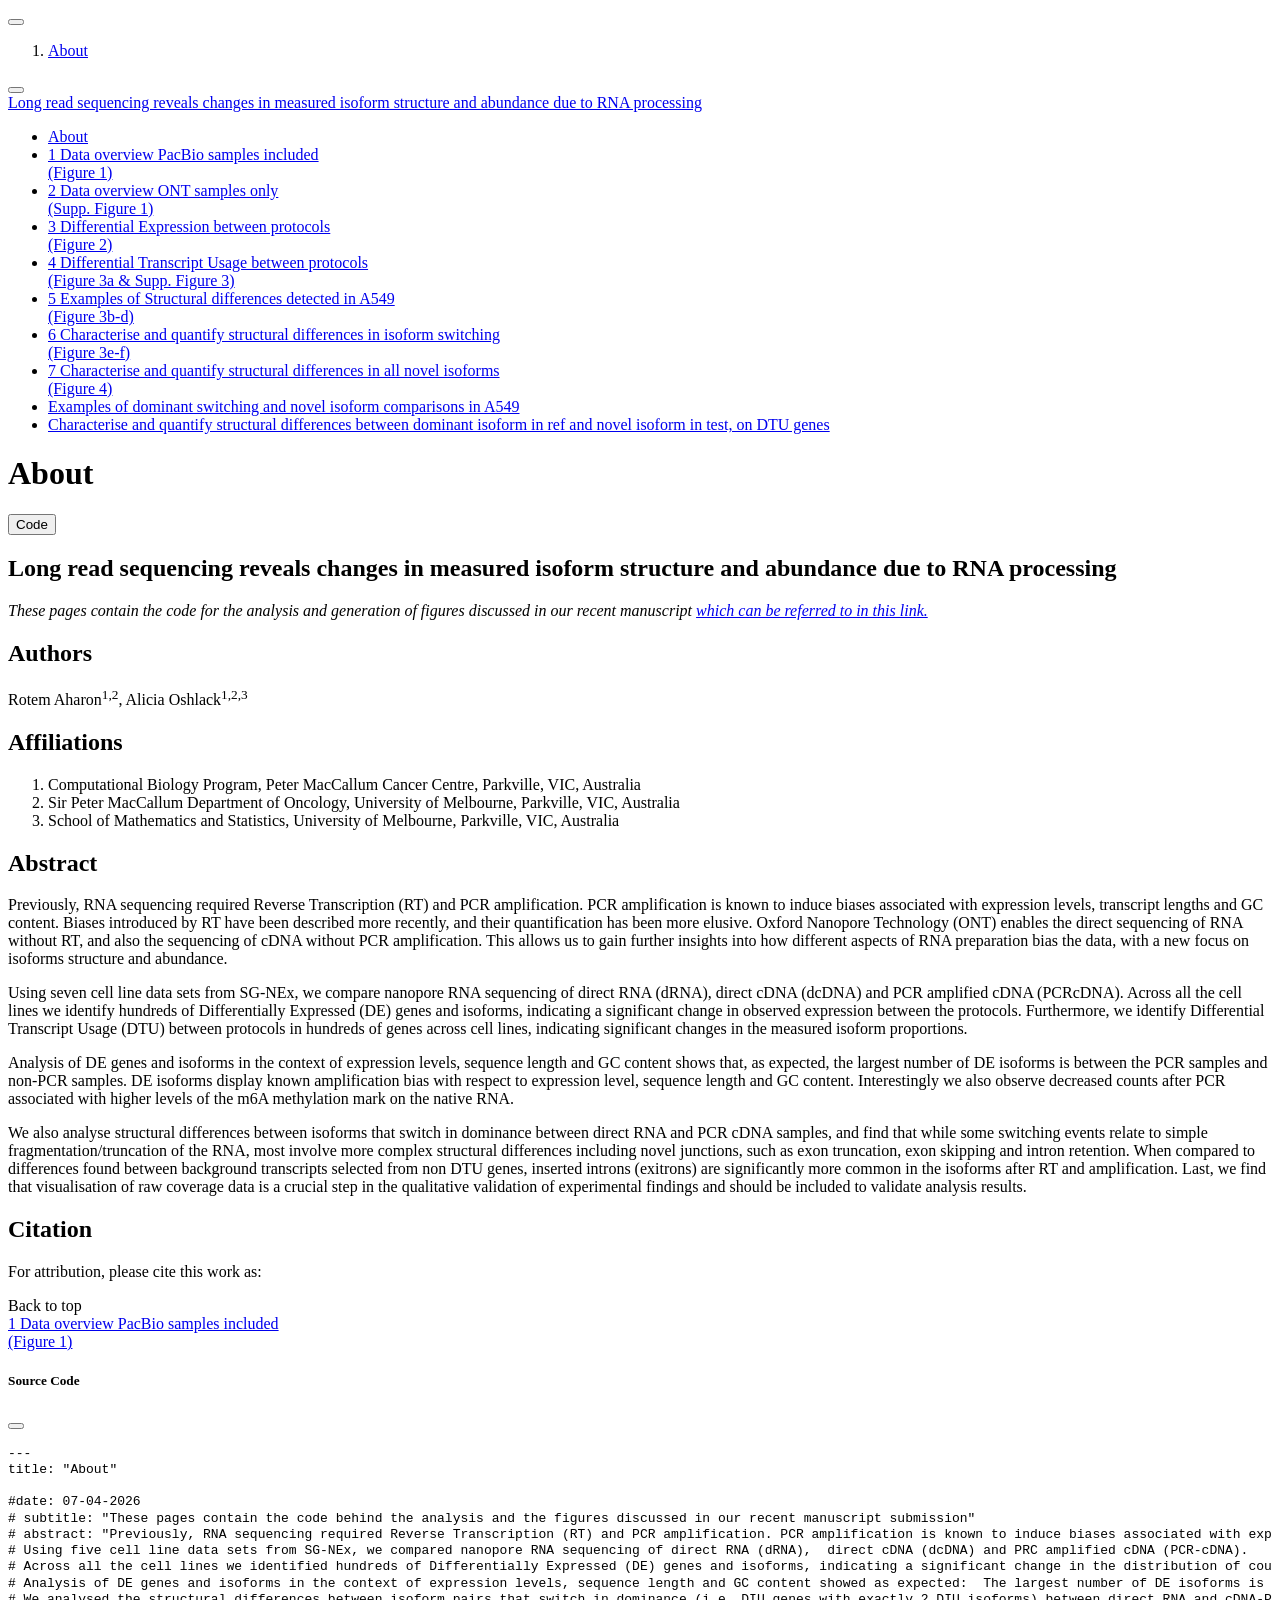
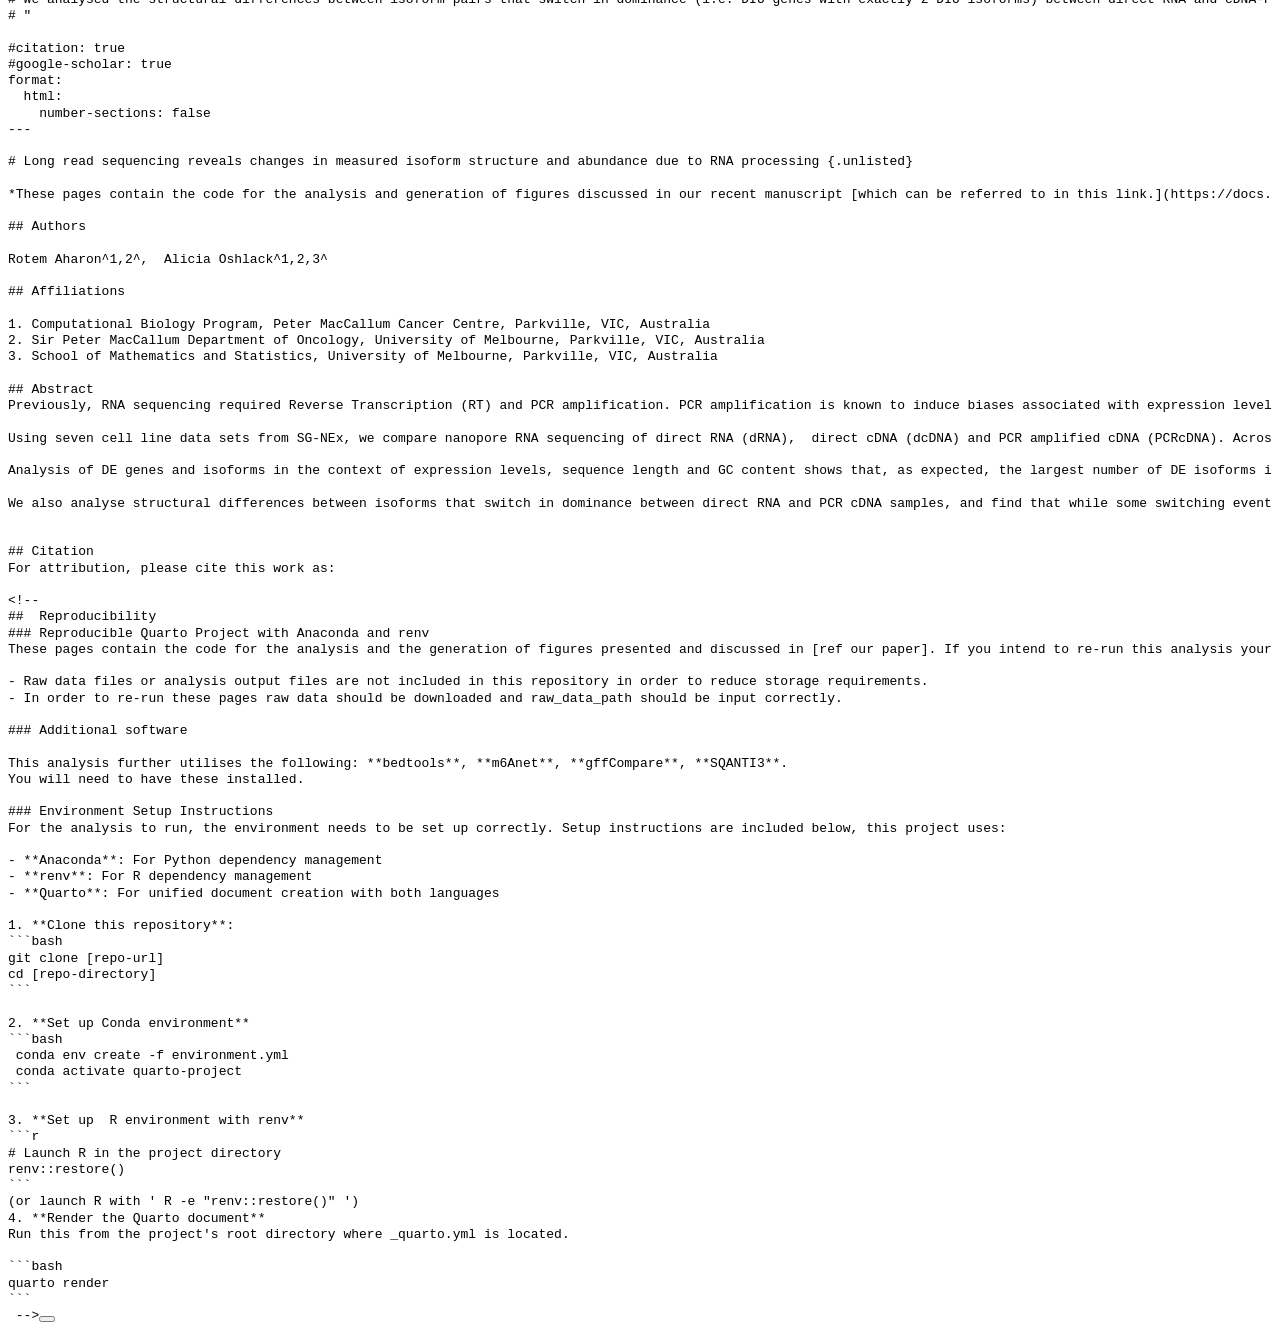
==== docs/abstract.html @ 2ed9426f "change folder name from pages to docs" ====
<!DOCTYPE html>
<html xmlns="http://www.w3.org/1999/xhtml" lang="en" xml:lang="en"><head>

<meta charset="utf-8">
<meta name="generator" content="quarto-1.6.39">

<meta name="viewport" content="width=device-width, initial-scale=1.0, user-scalable=yes">


<title>About – Long read sequencing reveals changes in measured isoform structure and abundance due to RNA processing</title>
<style>
code{white-space: pre-wrap;}
span.smallcaps{font-variant: small-caps;}
div.columns{display: flex; gap: min(4vw, 1.5em);}
div.column{flex: auto; overflow-x: auto;}
div.hanging-indent{margin-left: 1.5em; text-indent: -1.5em;}
ul.task-list{list-style: none;}
ul.task-list li input[type="checkbox"] {
  width: 0.8em;
  margin: 0 0.8em 0.2em -1em; /* quarto-specific, see https://github.com/quarto-dev/quarto-cli/issues/4556 */ 
  vertical-align: middle;
}
/* CSS for syntax highlighting */
pre > code.sourceCode { white-space: pre; position: relative; }
pre > code.sourceCode > span { line-height: 1.25; }
pre > code.sourceCode > span:empty { height: 1.2em; }
.sourceCode { overflow: visible; }
code.sourceCode > span { color: inherit; text-decoration: inherit; }
div.sourceCode { margin: 1em 0; }
pre.sourceCode { margin: 0; }
@media screen {
div.sourceCode { overflow: auto; }
}
@media print {
pre > code.sourceCode { white-space: pre-wrap; }
pre > code.sourceCode > span { display: inline-block; text-indent: -5em; padding-left: 5em; }
}
pre.numberSource code
  { counter-reset: source-line 0; }
pre.numberSource code > span
  { position: relative; left: -4em; counter-increment: source-line; }
pre.numberSource code > span > a:first-child::before
  { content: counter(source-line);
    position: relative; left: -1em; text-align: right; vertical-align: baseline;
    border: none; display: inline-block;
    -webkit-touch-callout: none; -webkit-user-select: none;
    -khtml-user-select: none; -moz-user-select: none;
    -ms-user-select: none; user-select: none;
    padding: 0 4px; width: 4em;
  }
pre.numberSource { margin-left: 3em;  padding-left: 4px; }
div.sourceCode
  {   }
@media screen {
pre > code.sourceCode > span > a:first-child::before { text-decoration: underline; }
}
</style>


<script src="site_libs/quarto-nav/quarto-nav.js"></script>
<script src="site_libs/quarto-nav/headroom.min.js"></script>
<script src="site_libs/clipboard/clipboard.min.js"></script>
<script src="site_libs/quarto-search/autocomplete.umd.js"></script>
<script src="site_libs/quarto-search/fuse.min.js"></script>
<script src="site_libs/quarto-search/quarto-search.js"></script>
<meta name="quarto:offset" content="./">
<link href="./data_overview_includePacbio.html" rel="next">
<script src="site_libs/quarto-html/quarto.js"></script>
<script src="site_libs/quarto-html/popper.min.js"></script>
<script src="site_libs/quarto-html/tippy.umd.min.js"></script>
<script src="site_libs/quarto-html/anchor.min.js"></script>
<link href="site_libs/quarto-html/tippy.css" rel="stylesheet">
<link href="site_libs/quarto-html/quarto-syntax-highlighting-e26003cea8cd680ca0c55a263523d882.css" rel="stylesheet" id="quarto-text-highlighting-styles">
<script src="site_libs/bootstrap/bootstrap.min.js"></script>
<link href="site_libs/bootstrap/bootstrap-icons.css" rel="stylesheet">
<link href="site_libs/bootstrap/bootstrap-7121c8bfa20b19f7f8f154a5a3714d35.min.css" rel="stylesheet" append-hash="true" id="quarto-bootstrap" data-mode="light">
<script id="quarto-search-options" type="application/json">{
  "location": "sidebar",
  "copy-button": false,
  "collapse-after": 3,
  "panel-placement": "start",
  "type": "textbox",
  "limit": 50,
  "keyboard-shortcut": [
    "f",
    "/",
    "s"
  ],
  "show-item-context": false,
  "language": {
    "search-no-results-text": "No results",
    "search-matching-documents-text": "matching documents",
    "search-copy-link-title": "Copy link to search",
    "search-hide-matches-text": "Hide additional matches",
    "search-more-match-text": "more match in this document",
    "search-more-matches-text": "more matches in this document",
    "search-clear-button-title": "Clear",
    "search-text-placeholder": "",
    "search-detached-cancel-button-title": "Cancel",
    "search-submit-button-title": "Submit",
    "search-label": "Search"
  }
}</script>


</head>

<body class="nav-sidebar floating">

<div id="quarto-search-results"></div>
  <header id="quarto-header" class="headroom fixed-top">
  <nav class="quarto-secondary-nav">
    <div class="container-fluid d-flex">
      <button type="button" class="quarto-btn-toggle btn" data-bs-toggle="collapse" role="button" data-bs-target=".quarto-sidebar-collapse-item" aria-controls="quarto-sidebar" aria-expanded="false" aria-label="Toggle sidebar navigation" onclick="if (window.quartoToggleHeadroom) { window.quartoToggleHeadroom(); }">
        <i class="bi bi-layout-text-sidebar-reverse"></i>
      </button>
        <nav class="quarto-page-breadcrumbs" aria-label="breadcrumb"><ol class="breadcrumb"><li class="breadcrumb-item"><a href="./abstract.html">About</a></li></ol></nav>
        <a class="flex-grow-1" role="navigation" data-bs-toggle="collapse" data-bs-target=".quarto-sidebar-collapse-item" aria-controls="quarto-sidebar" aria-expanded="false" aria-label="Toggle sidebar navigation" onclick="if (window.quartoToggleHeadroom) { window.quartoToggleHeadroom(); }">      
        </a>
      <button type="button" class="btn quarto-search-button" aria-label="Search" onclick="window.quartoOpenSearch();">
        <i class="bi bi-search"></i>
      </button>
    </div>
  </nav>
</header>
<!-- content -->
<div id="quarto-content" class="quarto-container page-columns page-rows-contents page-layout-full">
<!-- sidebar -->
  <nav id="quarto-sidebar" class="sidebar collapse collapse-horizontal quarto-sidebar-collapse-item sidebar-navigation floating overflow-auto">
    <div class="pt-lg-2 mt-2 text-left sidebar-header">
    <div class="sidebar-title mb-0 py-0">
      <a href="./">Long read sequencing reveals changes in measured isoform structure and abundance due to RNA processing</a> 
        <div class="sidebar-tools-main">
  <a href="" class="quarto-reader-toggle quarto-navigation-tool px-1" onclick="window.quartoToggleReader(); return false;" title="Toggle reader mode">
  <div class="quarto-reader-toggle-btn">
  <i class="bi"></i>
  </div>
</a>
</div>
    </div>
      </div>
        <div class="mt-2 flex-shrink-0 align-items-center">
        <div class="sidebar-search">
        <div id="quarto-search" class="" title="Search"></div>
        </div>
        </div>
    <div class="sidebar-menu-container"> 
    <ul class="list-unstyled mt-1">
        <li class="sidebar-item">
  <div class="sidebar-item-container"> 
  <a href="./abstract.html" class="sidebar-item-text sidebar-link active">
 <span class="menu-text">About</span></a>
  </div>
</li>
        <li class="sidebar-item">
  <div class="sidebar-item-container"> 
  <a href="./data_overview_includePacbio.html" class="sidebar-item-text sidebar-link">
 <span class="menu-text">1 Data overview PacBio samples included <br> (Figure 1)</span></a>
  </div>
</li>
        <li class="sidebar-item">
  <div class="sidebar-item-container"> 
  <a href="./data_overview_ONT_samples.html" class="sidebar-item-text sidebar-link">
 <span class="menu-text">2 Data overview ONT samples only <br> (Supp. Figure 1)</span></a>
  </div>
</li>
        <li class="sidebar-item">
  <div class="sidebar-item-container"> 
  <a href="./DEtests_individual_designs.html" class="sidebar-item-text sidebar-link">
 <span class="menu-text">3 Differential Expression between protocols <br> (Figure 2)</span></a>
  </div>
</li>
        <li class="sidebar-item">
  <div class="sidebar-item-container"> 
  <a href="./DTUtests_and_isoform_switching.html" class="sidebar-item-text sidebar-link">
 <span class="menu-text">4 Differential Transcript Usage between protocols <br> (Figure 3a &amp;  Supp. Figure 3)</span></a>
  </div>
</li>
        <li class="sidebar-item">
  <div class="sidebar-item-container"> 
  <a href="./examples_A549_switching_and_novel.html" class="sidebar-item-text sidebar-link">
 <span class="menu-text">5 Examples of Structural differences detected in A549 <br> (Figure 3b-d)</span></a>
  </div>
</li>
        <li class="sidebar-item">
  <div class="sidebar-item-container"> 
  <a href="./structuralDiffs_all_main_pairs.html" class="sidebar-item-text sidebar-link">
 <span class="menu-text">6 Characterise and quantify structural differences in isoform switching <br> (Figure 3e-f)</span></a>
  </div>
</li>
        <li class="sidebar-item">
  <div class="sidebar-item-container"> 
  <a href="./structuralDiffs_analyse_all_novel_pairs.html" class="sidebar-item-text sidebar-link">
 <span class="menu-text">7 Characterise and quantify structural differences in all novel isoforms <br> (Figure 4)</span></a>
  </div>
</li>
        <li class="sidebar-item">
  <div class="sidebar-item-container"> 
  <a href="./switching_and_novel_exampls_Hct116.html" class="sidebar-item-text sidebar-link">
 <span class="menu-text">Examples of dominant switching and novel isoform comparisons in A549</span></a>
  </div>
</li>
        <li class="sidebar-item">
  <div class="sidebar-item-container"> 
  <a href="./Testanalyse_all_main_pairs_final.html" class="sidebar-item-text sidebar-link">
 <span class="menu-text">Characterise and quantify structural differences between dominant isoform in ref and novel isoform in test, on DTU genes</span></a>
  </div>
</li>
    </ul>
    </div>
</nav>
<div id="quarto-sidebar-glass" class="quarto-sidebar-collapse-item" data-bs-toggle="collapse" data-bs-target=".quarto-sidebar-collapse-item"></div>
<!-- margin-sidebar -->
    <div id="quarto-margin-sidebar" class="sidebar margin-sidebar zindex-bottom">
        
    </div>
<!-- main -->
<main class="content column-page-right" id="quarto-document-content">

<header id="title-block-header" class="quarto-title-block default">
<div class="quarto-title">
<div class="quarto-title-block"><div><h1 class="title">About</h1><button type="button" class="btn code-tools-button" id="quarto-code-tools-source"><i class="bi"></i> Code</button></div></div>
</div>



<div class="quarto-title-meta column-page-right">

    
  
    
  </div>
  


</header>


<section id="long-read-sequencing-reveals-changes-in-measured-isoform-structure-and-abundance-due-to-rna-processing" class="level1 unlisted">
<h1 class="unlisted">Long read sequencing reveals changes in measured isoform structure and abundance due to RNA processing</h1>
<p><em>These pages contain the code for the analysis and generation of figures discussed in our recent manuscript <a href="https://docs.google.com/document/d/16eI1uMaECIc1KMZEll0TYrjy6GnyUv7v6HiJQy0dIao/edit?tab=t.0">which can be referred to in this link.</a></em></p>
<section id="authors" class="level2">
<h2 class="anchored" data-anchor-id="authors">Authors</h2>
<p>Rotem Aharon<sup>1,2</sup>, Alicia Oshlack<sup>1,2,3</sup></p>
</section>
<section id="affiliations" class="level2">
<h2 class="anchored" data-anchor-id="affiliations">Affiliations</h2>
<ol type="1">
<li>Computational Biology Program, Peter MacCallum Cancer Centre, Parkville, VIC, Australia</li>
<li>Sir Peter MacCallum Department of Oncology, University of Melbourne, Parkville, VIC, Australia</li>
<li>School of Mathematics and Statistics, University of Melbourne, Parkville, VIC, Australia</li>
</ol>
</section>
<section id="abstract" class="level2">
<h2 class="anchored" data-anchor-id="abstract">Abstract</h2>
<p>Previously, RNA sequencing required Reverse Transcription (RT) and PCR amplification. PCR amplification is known to induce biases associated with expression levels, transcript lengths and GC content. Biases introduced by RT have been described more recently, and their quantification has been more elusive. Oxford Nanopore Technology (ONT) enables the direct sequencing of RNA without RT, and also the sequencing of cDNA without PCR amplification. This allows us to gain further insights into how different aspects of RNA preparation bias the data, with a new focus on isoforms structure and abundance.</p>
<p>Using seven cell line data sets from SG-NEx, we compare nanopore RNA sequencing of direct RNA (dRNA), direct cDNA (dcDNA) and PCR amplified cDNA (PCRcDNA). Across all the cell lines we identify hundreds of Differentially Expressed (DE) genes and isoforms, indicating a significant change in observed expression between the protocols. Furthermore, we identify Differential Transcript Usage (DTU) between protocols in hundreds of genes across cell lines, indicating significant changes in the measured isoform proportions.</p>
<p>Analysis of DE genes and isoforms in the context of expression levels, sequence length and GC content shows that, as expected, the largest number of DE isoforms is between the PCR samples and non-PCR samples. DE isoforms display known amplification bias with respect to expression level, sequence length and GC content. Interestingly we also observe decreased counts after PCR associated with higher levels of the m6A methylation mark on the native RNA.</p>
<p>We also analyse structural differences between isoforms that switch in dominance between direct RNA and PCR cDNA samples, and find that while some switching events relate to simple fragmentation/truncation of the RNA, most involve more complex structural differences including novel junctions, such as exon truncation, exon skipping and intron retention. When compared to differences found between background transcripts selected from non DTU genes, inserted introns (exitrons) are significantly more common in the isoforms after RT and amplification. Last, we find that visualisation of raw coverage data is a crucial step in the qualitative validation of experimental findings and should be included to validate analysis results.</p>
</section>
<section id="citation" class="level2">
<h2 class="anchored" data-anchor-id="citation">Citation</h2>
<p>For attribution, please cite this work as:</p>
<!-- 
##  Reproducibility
### Reproducible Quarto Project with Anaconda and renv
These pages contain the code for the analysis and the generation of figures presented and discussed in [ref our paper]. If you intend to re-run this analysis yourself, please note the comments below.

- Raw data files or analysis output files are not included in this repository in order to reduce storage requirements.   
- In order to re-run these pages raw data should be downloaded and raw_data_path should be input correctly.

### Additional software

This analysis further utilises the following: **bedtools**, **m6Anet**, **gffCompare**, **SQANTI3**. 
You will need to have these installed. 

### Environment Setup Instructions
For the analysis to run, the environment needs to be set up correctly. Setup instructions are included below, this project uses:

- **Anaconda**: For Python dependency management
- **renv**: For R dependency management
- **Quarto**: For unified document creation with both languages

1. **Clone this repository**:
```bash
git clone [repo-url]
cd [repo-directory]
```

2. **Set up Conda environment**
```bash
 conda env create -f environment.yml
 conda activate quarto-project
```

3. **Set up  R environment with renv**
```r
# Launch R in the project directory
renv::restore()
```
(or launch R with ' R -e "renv::restore()" ')
4. **Render the Quarto document**
Run this from the project's root directory where _quarto.yml is located.

```bash
quarto render
```
 -->


<!-- -->

</section>
</section>

<a onclick="window.scrollTo(0, 0); return false;" role="button" id="quarto-back-to-top"><i class="bi bi-arrow-up"></i> Back to top</a></main> <!-- /main -->
<script id="quarto-html-after-body" type="application/javascript">
window.document.addEventListener("DOMContentLoaded", function (event) {
  const toggleBodyColorMode = (bsSheetEl) => {
    const mode = bsSheetEl.getAttribute("data-mode");
    const bodyEl = window.document.querySelector("body");
    if (mode === "dark") {
      bodyEl.classList.add("quarto-dark");
      bodyEl.classList.remove("quarto-light");
    } else {
      bodyEl.classList.add("quarto-light");
      bodyEl.classList.remove("quarto-dark");
    }
  }
  const toggleBodyColorPrimary = () => {
    const bsSheetEl = window.document.querySelector("link#quarto-bootstrap");
    if (bsSheetEl) {
      toggleBodyColorMode(bsSheetEl);
    }
  }
  toggleBodyColorPrimary();  
  const icon = "";
  const anchorJS = new window.AnchorJS();
  anchorJS.options = {
    placement: 'right',
    icon: icon
  };
  anchorJS.add('.anchored');
  const isCodeAnnotation = (el) => {
    for (const clz of el.classList) {
      if (clz.startsWith('code-annotation-')) {                     
        return true;
      }
    }
    return false;
  }
  const onCopySuccess = function(e) {
    // button target
    const button = e.trigger;
    // don't keep focus
    button.blur();
    // flash "checked"
    button.classList.add('code-copy-button-checked');
    var currentTitle = button.getAttribute("title");
    button.setAttribute("title", "Copied!");
    let tooltip;
    if (window.bootstrap) {
      button.setAttribute("data-bs-toggle", "tooltip");
      button.setAttribute("data-bs-placement", "left");
      button.setAttribute("data-bs-title", "Copied!");
      tooltip = new bootstrap.Tooltip(button, 
        { trigger: "manual", 
          customClass: "code-copy-button-tooltip",
          offset: [0, -8]});
      tooltip.show();    
    }
    setTimeout(function() {
      if (tooltip) {
        tooltip.hide();
        button.removeAttribute("data-bs-title");
        button.removeAttribute("data-bs-toggle");
        button.removeAttribute("data-bs-placement");
      }
      button.setAttribute("title", currentTitle);
      button.classList.remove('code-copy-button-checked');
    }, 1000);
    // clear code selection
    e.clearSelection();
  }
  const getTextToCopy = function(trigger) {
      const codeEl = trigger.previousElementSibling.cloneNode(true);
      for (const childEl of codeEl.children) {
        if (isCodeAnnotation(childEl)) {
          childEl.remove();
        }
      }
      return codeEl.innerText;
  }
  const clipboard = new window.ClipboardJS('.code-copy-button:not([data-in-quarto-modal])', {
    text: getTextToCopy
  });
  clipboard.on('success', onCopySuccess);
  if (window.document.getElementById('quarto-embedded-source-code-modal')) {
    const clipboardModal = new window.ClipboardJS('.code-copy-button[data-in-quarto-modal]', {
      text: getTextToCopy,
      container: window.document.getElementById('quarto-embedded-source-code-modal')
    });
    clipboardModal.on('success', onCopySuccess);
  }
  const viewSource = window.document.getElementById('quarto-view-source') ||
                     window.document.getElementById('quarto-code-tools-source');
  if (viewSource) {
    const sourceUrl = viewSource.getAttribute("data-quarto-source-url");
    viewSource.addEventListener("click", function(e) {
      if (sourceUrl) {
        // rstudio viewer pane
        if (/\bcapabilities=\b/.test(window.location)) {
          window.open(sourceUrl);
        } else {
          window.location.href = sourceUrl;
        }
      } else {
        const modal = new bootstrap.Modal(document.getElementById('quarto-embedded-source-code-modal'));
        modal.show();
      }
      return false;
    });
  }
  function toggleCodeHandler(show) {
    return function(e) {
      const detailsSrc = window.document.querySelectorAll(".cell > details > .sourceCode");
      for (let i=0; i<detailsSrc.length; i++) {
        const details = detailsSrc[i].parentElement;
        if (show) {
          details.open = true;
        } else {
          details.removeAttribute("open");
        }
      }
      const cellCodeDivs = window.document.querySelectorAll(".cell > .sourceCode");
      const fromCls = show ? "hidden" : "unhidden";
      const toCls = show ? "unhidden" : "hidden";
      for (let i=0; i<cellCodeDivs.length; i++) {
        const codeDiv = cellCodeDivs[i];
        if (codeDiv.classList.contains(fromCls)) {
          codeDiv.classList.remove(fromCls);
          codeDiv.classList.add(toCls);
        } 
      }
      return false;
    }
  }
  const hideAllCode = window.document.getElementById("quarto-hide-all-code");
  if (hideAllCode) {
    hideAllCode.addEventListener("click", toggleCodeHandler(false));
  }
  const showAllCode = window.document.getElementById("quarto-show-all-code");
  if (showAllCode) {
    showAllCode.addEventListener("click", toggleCodeHandler(true));
  }
    var localhostRegex = new RegExp(/^(?:http|https):\/\/localhost\:?[0-9]*\//);
    var mailtoRegex = new RegExp(/^mailto:/);
      var filterRegex = new RegExp('/' + window.location.host + '/');
    var isInternal = (href) => {
        return filterRegex.test(href) || localhostRegex.test(href) || mailtoRegex.test(href);
    }
    // Inspect non-navigation links and adorn them if external
 	var links = window.document.querySelectorAll('a[href]:not(.nav-link):not(.navbar-brand):not(.toc-action):not(.sidebar-link):not(.sidebar-item-toggle):not(.pagination-link):not(.no-external):not([aria-hidden]):not(.dropdown-item):not(.quarto-navigation-tool):not(.about-link)');
    for (var i=0; i<links.length; i++) {
      const link = links[i];
      if (!isInternal(link.href)) {
        // undo the damage that might have been done by quarto-nav.js in the case of
        // links that we want to consider external
        if (link.dataset.originalHref !== undefined) {
          link.href = link.dataset.originalHref;
        }
      }
    }
  function tippyHover(el, contentFn, onTriggerFn, onUntriggerFn) {
    const config = {
      allowHTML: true,
      maxWidth: 500,
      delay: 100,
      arrow: false,
      appendTo: function(el) {
          return el.parentElement;
      },
      interactive: true,
      interactiveBorder: 10,
      theme: 'quarto',
      placement: 'bottom-start',
    };
    if (contentFn) {
      config.content = contentFn;
    }
    if (onTriggerFn) {
      config.onTrigger = onTriggerFn;
    }
    if (onUntriggerFn) {
      config.onUntrigger = onUntriggerFn;
    }
    window.tippy(el, config); 
  }
  const noterefs = window.document.querySelectorAll('a[role="doc-noteref"]');
  for (var i=0; i<noterefs.length; i++) {
    const ref = noterefs[i];
    tippyHover(ref, function() {
      // use id or data attribute instead here
      let href = ref.getAttribute('data-footnote-href') || ref.getAttribute('href');
      try { href = new URL(href).hash; } catch {}
      const id = href.replace(/^#\/?/, "");
      const note = window.document.getElementById(id);
      if (note) {
        return note.innerHTML;
      } else {
        return "";
      }
    });
  }
  const xrefs = window.document.querySelectorAll('a.quarto-xref');
  const processXRef = (id, note) => {
    // Strip column container classes
    const stripColumnClz = (el) => {
      el.classList.remove("page-full", "page-columns");
      if (el.children) {
        for (const child of el.children) {
          stripColumnClz(child);
        }
      }
    }
    stripColumnClz(note)
    if (id === null || id.startsWith('sec-')) {
      // Special case sections, only their first couple elements
      const container = document.createElement("div");
      if (note.children && note.children.length > 2) {
        container.appendChild(note.children[0].cloneNode(true));
        for (let i = 1; i < note.children.length; i++) {
          const child = note.children[i];
          if (child.tagName === "P" && child.innerText === "") {
            continue;
          } else {
            container.appendChild(child.cloneNode(true));
            break;
          }
        }
        if (window.Quarto?.typesetMath) {
          window.Quarto.typesetMath(container);
        }
        return container.innerHTML
      } else {
        if (window.Quarto?.typesetMath) {
          window.Quarto.typesetMath(note);
        }
        return note.innerHTML;
      }
    } else {
      // Remove any anchor links if they are present
      const anchorLink = note.querySelector('a.anchorjs-link');
      if (anchorLink) {
        anchorLink.remove();
      }
      if (window.Quarto?.typesetMath) {
        window.Quarto.typesetMath(note);
      }
      if (note.classList.contains("callout")) {
        return note.outerHTML;
      } else {
        return note.innerHTML;
      }
    }
  }
  for (var i=0; i<xrefs.length; i++) {
    const xref = xrefs[i];
    tippyHover(xref, undefined, function(instance) {
      instance.disable();
      let url = xref.getAttribute('href');
      let hash = undefined; 
      if (url.startsWith('#')) {
        hash = url;
      } else {
        try { hash = new URL(url).hash; } catch {}
      }
      if (hash) {
        const id = hash.replace(/^#\/?/, "");
        const note = window.document.getElementById(id);
        if (note !== null) {
          try {
            const html = processXRef(id, note.cloneNode(true));
            instance.setContent(html);
          } finally {
            instance.enable();
            instance.show();
          }
        } else {
          // See if we can fetch this
          fetch(url.split('#')[0])
          .then(res => res.text())
          .then(html => {
            const parser = new DOMParser();
            const htmlDoc = parser.parseFromString(html, "text/html");
            const note = htmlDoc.getElementById(id);
            if (note !== null) {
              const html = processXRef(id, note);
              instance.setContent(html);
            } 
          }).finally(() => {
            instance.enable();
            instance.show();
          });
        }
      } else {
        // See if we can fetch a full url (with no hash to target)
        // This is a special case and we should probably do some content thinning / targeting
        fetch(url)
        .then(res => res.text())
        .then(html => {
          const parser = new DOMParser();
          const htmlDoc = parser.parseFromString(html, "text/html");
          const note = htmlDoc.querySelector('main.content');
          if (note !== null) {
            // This should only happen for chapter cross references
            // (since there is no id in the URL)
            // remove the first header
            if (note.children.length > 0 && note.children[0].tagName === "HEADER") {
              note.children[0].remove();
            }
            const html = processXRef(null, note);
            instance.setContent(html);
          } 
        }).finally(() => {
          instance.enable();
          instance.show();
        });
      }
    }, function(instance) {
    });
  }
      let selectedAnnoteEl;
      const selectorForAnnotation = ( cell, annotation) => {
        let cellAttr = 'data-code-cell="' + cell + '"';
        let lineAttr = 'data-code-annotation="' +  annotation + '"';
        const selector = 'span[' + cellAttr + '][' + lineAttr + ']';
        return selector;
      }
      const selectCodeLines = (annoteEl) => {
        const doc = window.document;
        const targetCell = annoteEl.getAttribute("data-target-cell");
        const targetAnnotation = annoteEl.getAttribute("data-target-annotation");
        const annoteSpan = window.document.querySelector(selectorForAnnotation(targetCell, targetAnnotation));
        const lines = annoteSpan.getAttribute("data-code-lines").split(",");
        const lineIds = lines.map((line) => {
          return targetCell + "-" + line;
        })
        let top = null;
        let height = null;
        let parent = null;
        if (lineIds.length > 0) {
            //compute the position of the single el (top and bottom and make a div)
            const el = window.document.getElementById(lineIds[0]);
            top = el.offsetTop;
            height = el.offsetHeight;
            parent = el.parentElement.parentElement;
          if (lineIds.length > 1) {
            const lastEl = window.document.getElementById(lineIds[lineIds.length - 1]);
            const bottom = lastEl.offsetTop + lastEl.offsetHeight;
            height = bottom - top;
          }
          if (top !== null && height !== null && parent !== null) {
            // cook up a div (if necessary) and position it 
            let div = window.document.getElementById("code-annotation-line-highlight");
            if (div === null) {
              div = window.document.createElement("div");
              div.setAttribute("id", "code-annotation-line-highlight");
              div.style.position = 'absolute';
              parent.appendChild(div);
            }
            div.style.top = top - 2 + "px";
            div.style.height = height + 4 + "px";
            div.style.left = 0;
            let gutterDiv = window.document.getElementById("code-annotation-line-highlight-gutter");
            if (gutterDiv === null) {
              gutterDiv = window.document.createElement("div");
              gutterDiv.setAttribute("id", "code-annotation-line-highlight-gutter");
              gutterDiv.style.position = 'absolute';
              const codeCell = window.document.getElementById(targetCell);
              const gutter = codeCell.querySelector('.code-annotation-gutter');
              gutter.appendChild(gutterDiv);
            }
            gutterDiv.style.top = top - 2 + "px";
            gutterDiv.style.height = height + 4 + "px";
          }
          selectedAnnoteEl = annoteEl;
        }
      };
      const unselectCodeLines = () => {
        const elementsIds = ["code-annotation-line-highlight", "code-annotation-line-highlight-gutter"];
        elementsIds.forEach((elId) => {
          const div = window.document.getElementById(elId);
          if (div) {
            div.remove();
          }
        });
        selectedAnnoteEl = undefined;
      };
        // Handle positioning of the toggle
    window.addEventListener(
      "resize",
      throttle(() => {
        elRect = undefined;
        if (selectedAnnoteEl) {
          selectCodeLines(selectedAnnoteEl);
        }
      }, 10)
    );
    function throttle(fn, ms) {
    let throttle = false;
    let timer;
      return (...args) => {
        if(!throttle) { // first call gets through
            fn.apply(this, args);
            throttle = true;
        } else { // all the others get throttled
            if(timer) clearTimeout(timer); // cancel #2
            timer = setTimeout(() => {
              fn.apply(this, args);
              timer = throttle = false;
            }, ms);
        }
      };
    }
      // Attach click handler to the DT
      const annoteDls = window.document.querySelectorAll('dt[data-target-cell]');
      for (const annoteDlNode of annoteDls) {
        annoteDlNode.addEventListener('click', (event) => {
          const clickedEl = event.target;
          if (clickedEl !== selectedAnnoteEl) {
            unselectCodeLines();
            const activeEl = window.document.querySelector('dt[data-target-cell].code-annotation-active');
            if (activeEl) {
              activeEl.classList.remove('code-annotation-active');
            }
            selectCodeLines(clickedEl);
            clickedEl.classList.add('code-annotation-active');
          } else {
            // Unselect the line
            unselectCodeLines();
            clickedEl.classList.remove('code-annotation-active');
          }
        });
      }
  const findCites = (el) => {
    const parentEl = el.parentElement;
    if (parentEl) {
      const cites = parentEl.dataset.cites;
      if (cites) {
        return {
          el,
          cites: cites.split(' ')
        };
      } else {
        return findCites(el.parentElement)
      }
    } else {
      return undefined;
    }
  };
  var bibliorefs = window.document.querySelectorAll('a[role="doc-biblioref"]');
  for (var i=0; i<bibliorefs.length; i++) {
    const ref = bibliorefs[i];
    const citeInfo = findCites(ref);
    if (citeInfo) {
      tippyHover(citeInfo.el, function() {
        var popup = window.document.createElement('div');
        citeInfo.cites.forEach(function(cite) {
          var citeDiv = window.document.createElement('div');
          citeDiv.classList.add('hanging-indent');
          citeDiv.classList.add('csl-entry');
          var biblioDiv = window.document.getElementById('ref-' + cite);
          if (biblioDiv) {
            citeDiv.innerHTML = biblioDiv.innerHTML;
          }
          popup.appendChild(citeDiv);
        });
        return popup.innerHTML;
      });
    }
  }
});
</script>
<nav class="page-navigation column-page-right">
  <div class="nav-page nav-page-previous">
  </div>
  <div class="nav-page nav-page-next">
      <a href="./data_overview_includePacbio.html" class="pagination-link" aria-label="1 Data overview PacBio samples included <br> (Figure 1)">
        <span class="nav-page-text">1 Data overview PacBio samples included <br> (Figure 1)</span> <i class="bi bi-arrow-right-short"></i>
      </a>
  </div>
</nav><div class="modal fade" id="quarto-embedded-source-code-modal" tabindex="-1" aria-labelledby="quarto-embedded-source-code-modal-label" aria-hidden="true"><div class="modal-dialog modal-dialog-scrollable"><div class="modal-content"><div class="modal-header"><h5 class="modal-title" id="quarto-embedded-source-code-modal-label">Source Code</h5><button class="btn-close" data-bs-dismiss="modal"></button></div><div class="modal-body"><div class="">
<div class="sourceCode" id="cb1" data-shortcodes="false"><pre class="sourceCode markdown code-with-copy"><code class="sourceCode markdown"><span id="cb1-1"><a href="#cb1-1" aria-hidden="true" tabindex="-1"></a><span class="co">---</span></span>
<span id="cb1-2"><a href="#cb1-2" aria-hidden="true" tabindex="-1"></a><span class="an">title:</span><span class="co"> "About"</span></span>
<span id="cb1-3"><a href="#cb1-3" aria-hidden="true" tabindex="-1"></a></span>
<span id="cb1-4"><a href="#cb1-4" aria-hidden="true" tabindex="-1"></a><span class="co">#date: 07-04-2026</span></span>
<span id="cb1-5"><a href="#cb1-5" aria-hidden="true" tabindex="-1"></a><span class="co"># subtitle: "These pages contain the code behind the analysis and the figures discussed in our recent manuscript submission"</span></span>
<span id="cb1-6"><a href="#cb1-6" aria-hidden="true" tabindex="-1"></a><span class="co"># abstract: "Previously, RNA sequencing required Reverse Transcription (RT) and PCR amplification. PCR amplification is known to induce biases associated with expression levels, transcript lengths and GC content. Biases introduced by the RT have been thoroughly described only recently, and their quantification has been more elusive. Oxford Nanopore Technology enables the direct sequencing of RNA without RT, and also the sequencing of cDNA without PCR amplification. This allows us to gain further insights into how different aspects of RNA preparation bias the data, with a new focus on isoforms structure and abundance. </span></span>
<span id="cb1-7"><a href="#cb1-7" aria-hidden="true" tabindex="-1"></a><span class="co"># Using five cell line data sets from SG-NEx, we compared nanopore RNA sequencing of direct RNA (dRNA),  direct cDNA (dcDNA) and PRC amplified cDNA (PCR-cDNA).</span></span>
<span id="cb1-8"><a href="#cb1-8" aria-hidden="true" tabindex="-1"></a><span class="co"># Across all the cell lines we identified hundreds of Differentially Expressed (DE) genes and isoforms, indicating a significant change in the distribution of counts between the protocols. Furthermore, Differential Isoform Usage (DIU) was identified between protocols in hundreds of genes across cell lines, indicating significant changes in the measured isoform proportions. </span></span>
<span id="cb1-9"><a href="#cb1-9" aria-hidden="true" tabindex="-1"></a><span class="co"># Analysis of DE genes and isoforms in the context of expression levels, sequence length and GC content showed as expected:  The largest number of DE isoforms is between the PCR samples and non-PCR samples, and they display the known amplification bias with respect to expression level, sequence length and GC content. </span></span>
<span id="cb1-10"><a href="#cb1-10" aria-hidden="true" tabindex="-1"></a><span class="co"># We analysed the structural differences between isoform pairs that switch in dominance (i.e. DIU genes with exactly 2 DIU isoforms) between direct RNA and cDNA-PCR samples, and found that while some switching events relate to simple fragmentation/truncation of the RNA, most involve complex structural changes such as novel junctions, exon truncation, exon skipping and intron retention. (evidence of internal splicing differences rather than simply changes to the start or end of transcription)</span></span>
<span id="cb1-11"><a href="#cb1-11" aria-hidden="true" tabindex="-1"></a><span class="co"># "</span></span>
<span id="cb1-12"><a href="#cb1-12" aria-hidden="true" tabindex="-1"></a></span>
<span id="cb1-13"><a href="#cb1-13" aria-hidden="true" tabindex="-1"></a><span class="co">#citation: true</span></span>
<span id="cb1-14"><a href="#cb1-14" aria-hidden="true" tabindex="-1"></a><span class="co">#google-scholar: true</span></span>
<span id="cb1-15"><a href="#cb1-15" aria-hidden="true" tabindex="-1"></a><span class="an">format:</span></span>
<span id="cb1-16"><a href="#cb1-16" aria-hidden="true" tabindex="-1"></a><span class="co">  html:</span></span>
<span id="cb1-17"><a href="#cb1-17" aria-hidden="true" tabindex="-1"></a><span class="co">    number-sections: false</span></span>
<span id="cb1-18"><a href="#cb1-18" aria-hidden="true" tabindex="-1"></a><span class="co">---</span></span>
<span id="cb1-19"><a href="#cb1-19" aria-hidden="true" tabindex="-1"></a></span>
<span id="cb1-20"><a href="#cb1-20" aria-hidden="true" tabindex="-1"></a><span class="fu"># Long read sequencing reveals changes in measured isoform structure and abundance due to RNA processing {.unlisted}</span></span>
<span id="cb1-21"><a href="#cb1-21" aria-hidden="true" tabindex="-1"></a></span>
<span id="cb1-22"><a href="#cb1-22" aria-hidden="true" tabindex="-1"></a>*These pages contain the code for the analysis and generation of figures discussed in our recent manuscript [which can be referred to in this link.](https://docs.google.com/document/d/16eI1uMaECIc1KMZEll0TYrjy6GnyUv7v6HiJQy0dIao/edit?tab=t.0)*</span>
<span id="cb1-23"><a href="#cb1-23" aria-hidden="true" tabindex="-1"></a></span>
<span id="cb1-24"><a href="#cb1-24" aria-hidden="true" tabindex="-1"></a><span class="fu">## Authors</span></span>
<span id="cb1-25"><a href="#cb1-25" aria-hidden="true" tabindex="-1"></a></span>
<span id="cb1-26"><a href="#cb1-26" aria-hidden="true" tabindex="-1"></a>Rotem Aharon^1,2^,  Alicia Oshlack^1,2,3^ </span>
<span id="cb1-27"><a href="#cb1-27" aria-hidden="true" tabindex="-1"></a></span>
<span id="cb1-28"><a href="#cb1-28" aria-hidden="true" tabindex="-1"></a><span class="fu">## Affiliations</span></span>
<span id="cb1-29"><a href="#cb1-29" aria-hidden="true" tabindex="-1"></a></span>
<span id="cb1-30"><a href="#cb1-30" aria-hidden="true" tabindex="-1"></a><span class="ss">1. </span>Computational Biology Program, Peter MacCallum Cancer Centre, Parkville, VIC, Australia</span>
<span id="cb1-31"><a href="#cb1-31" aria-hidden="true" tabindex="-1"></a><span class="ss">2. </span>Sir Peter MacCallum Department of Oncology, University of Melbourne, Parkville, VIC, Australia</span>
<span id="cb1-32"><a href="#cb1-32" aria-hidden="true" tabindex="-1"></a><span class="ss">3. </span>School of Mathematics and Statistics, University of Melbourne, Parkville, VIC, Australia</span>
<span id="cb1-33"><a href="#cb1-33" aria-hidden="true" tabindex="-1"></a></span>
<span id="cb1-34"><a href="#cb1-34" aria-hidden="true" tabindex="-1"></a><span class="fu">## Abstract</span></span>
<span id="cb1-35"><a href="#cb1-35" aria-hidden="true" tabindex="-1"></a>Previously, RNA sequencing required Reverse Transcription (RT) and PCR amplification. PCR amplification is known to induce biases associated with expression levels, transcript lengths and GC content. Biases introduced by RT have been described more recently, and their quantification has been more elusive. Oxford Nanopore Technology (ONT) enables the direct sequencing of RNA without RT, and also the sequencing of cDNA without PCR amplification. This allows us to gain further insights into how different aspects of RNA preparation bias the data, with a new focus on isoforms structure and abundance. </span>
<span id="cb1-36"><a href="#cb1-36" aria-hidden="true" tabindex="-1"></a></span>
<span id="cb1-37"><a href="#cb1-37" aria-hidden="true" tabindex="-1"></a>Using seven cell line data sets from SG-NEx, we compare nanopore RNA sequencing of direct RNA (dRNA),  direct cDNA (dcDNA) and PCR amplified cDNA (PCRcDNA). Across all the cell lines we identify hundreds of Differentially Expressed (DE) genes and isoforms, indicating a significant change in observed expression between the protocols. Furthermore, we identify Differential Transcript Usage (DTU) between protocols in hundreds of genes across cell lines, indicating significant changes in the measured isoform proportions. </span>
<span id="cb1-38"><a href="#cb1-38" aria-hidden="true" tabindex="-1"></a></span>
<span id="cb1-39"><a href="#cb1-39" aria-hidden="true" tabindex="-1"></a>Analysis of DE genes and isoforms in the context of expression levels, sequence length and GC content shows that, as expected, the largest number of DE isoforms is between the PCR samples and non-PCR samples. DE isoforms display known amplification bias with respect to expression level, sequence length and GC content. Interestingly we also observe decreased counts after PCR associated with higher levels of the m6A methylation mark on the native RNA.</span>
<span id="cb1-40"><a href="#cb1-40" aria-hidden="true" tabindex="-1"></a></span>
<span id="cb1-41"><a href="#cb1-41" aria-hidden="true" tabindex="-1"></a>We also analyse structural differences between isoforms that switch in dominance between direct RNA and PCR cDNA samples, and find that while some switching events relate to simple fragmentation/truncation of the RNA, most involve more complex structural differences including novel junctions, such as exon truncation, exon skipping and intron retention. When compared to differences found between background transcripts selected from non DTU genes, inserted introns (exitrons) are significantly more common in the isoforms after RT and amplification. Last, we find that visualisation of raw coverage data is a crucial step in the qualitative validation of experimental findings and should be included to validate analysis results.</span>
<span id="cb1-42"><a href="#cb1-42" aria-hidden="true" tabindex="-1"></a></span>
<span id="cb1-43"><a href="#cb1-43" aria-hidden="true" tabindex="-1"></a></span>
<span id="cb1-44"><a href="#cb1-44" aria-hidden="true" tabindex="-1"></a><span class="fu">## Citation</span></span>
<span id="cb1-45"><a href="#cb1-45" aria-hidden="true" tabindex="-1"></a>For attribution, please cite this work as:</span>
<span id="cb1-46"><a href="#cb1-46" aria-hidden="true" tabindex="-1"></a></span>
<span id="cb1-47"><a href="#cb1-47" aria-hidden="true" tabindex="-1"></a><span class="co">&lt;!-- </span></span>
<span id="cb1-48"><a href="#cb1-48" aria-hidden="true" tabindex="-1"></a><span class="co">##  Reproducibility</span></span>
<span id="cb1-49"><a href="#cb1-49" aria-hidden="true" tabindex="-1"></a><span class="al">###</span><span class="co"> Reproducible Quarto Project with Anaconda and renv</span></span>
<span id="cb1-50"><a href="#cb1-50" aria-hidden="true" tabindex="-1"></a><span class="co">These pages contain the code for the analysis and the generation of figures presented and discussed in [ref our paper]. If you intend to re-run this analysis yourself, please note the comments below.</span></span>
<span id="cb1-51"><a href="#cb1-51" aria-hidden="true" tabindex="-1"></a></span>
<span id="cb1-52"><a href="#cb1-52" aria-hidden="true" tabindex="-1"></a><span class="co">- Raw data files or analysis output files are not included in this repository in order to reduce storage requirements.   </span></span>
<span id="cb1-53"><a href="#cb1-53" aria-hidden="true" tabindex="-1"></a><span class="co">- In order to re-run these pages raw data should be downloaded and raw_data_path should be input correctly.</span></span>
<span id="cb1-54"><a href="#cb1-54" aria-hidden="true" tabindex="-1"></a></span>
<span id="cb1-55"><a href="#cb1-55" aria-hidden="true" tabindex="-1"></a><span class="al">###</span><span class="co"> Additional software</span></span>
<span id="cb1-56"><a href="#cb1-56" aria-hidden="true" tabindex="-1"></a></span>
<span id="cb1-57"><a href="#cb1-57" aria-hidden="true" tabindex="-1"></a><span class="co">This analysis further utilises the following: **bedtools**, **m6Anet**, **gffCompare**, **SQANTI3**. </span></span>
<span id="cb1-58"><a href="#cb1-58" aria-hidden="true" tabindex="-1"></a><span class="co">You will need to have these installed. </span></span>
<span id="cb1-59"><a href="#cb1-59" aria-hidden="true" tabindex="-1"></a></span>
<span id="cb1-60"><a href="#cb1-60" aria-hidden="true" tabindex="-1"></a><span class="al">###</span><span class="co"> Environment Setup Instructions</span></span>
<span id="cb1-61"><a href="#cb1-61" aria-hidden="true" tabindex="-1"></a><span class="co">For the analysis to run, the environment needs to be set up correctly. Setup instructions are included below, this project uses:</span></span>
<span id="cb1-62"><a href="#cb1-62" aria-hidden="true" tabindex="-1"></a></span>
<span id="cb1-63"><a href="#cb1-63" aria-hidden="true" tabindex="-1"></a><span class="co">- **Anaconda**: For Python dependency management</span></span>
<span id="cb1-64"><a href="#cb1-64" aria-hidden="true" tabindex="-1"></a><span class="co">- **renv**: For R dependency management</span></span>
<span id="cb1-65"><a href="#cb1-65" aria-hidden="true" tabindex="-1"></a><span class="co">- **Quarto**: For unified document creation with both languages</span></span>
<span id="cb1-66"><a href="#cb1-66" aria-hidden="true" tabindex="-1"></a></span>
<span id="cb1-67"><a href="#cb1-67" aria-hidden="true" tabindex="-1"></a><span class="co">1. **Clone this repository**:</span></span>
<span id="cb1-68"><a href="#cb1-68" aria-hidden="true" tabindex="-1"></a><span class="co">```bash</span></span>
<span id="cb1-69"><a href="#cb1-69" aria-hidden="true" tabindex="-1"></a><span class="co">git clone [repo-url]</span></span>
<span id="cb1-70"><a href="#cb1-70" aria-hidden="true" tabindex="-1"></a><span class="co">cd [repo-directory]</span></span>
<span id="cb1-71"><a href="#cb1-71" aria-hidden="true" tabindex="-1"></a><span class="co">```</span></span>
<span id="cb1-72"><a href="#cb1-72" aria-hidden="true" tabindex="-1"></a></span>
<span id="cb1-73"><a href="#cb1-73" aria-hidden="true" tabindex="-1"></a><span class="co">2. **Set up Conda environment**</span></span>
<span id="cb1-74"><a href="#cb1-74" aria-hidden="true" tabindex="-1"></a><span class="co">```bash</span></span>
<span id="cb1-75"><a href="#cb1-75" aria-hidden="true" tabindex="-1"></a><span class="co"> conda env create -f environment.yml</span></span>
<span id="cb1-76"><a href="#cb1-76" aria-hidden="true" tabindex="-1"></a><span class="co"> conda activate quarto-project</span></span>
<span id="cb1-77"><a href="#cb1-77" aria-hidden="true" tabindex="-1"></a><span class="co">```</span></span>
<span id="cb1-78"><a href="#cb1-78" aria-hidden="true" tabindex="-1"></a></span>
<span id="cb1-79"><a href="#cb1-79" aria-hidden="true" tabindex="-1"></a><span class="co">3. **Set up  R environment with renv**</span></span>
<span id="cb1-80"><a href="#cb1-80" aria-hidden="true" tabindex="-1"></a><span class="co">```r</span></span>
<span id="cb1-81"><a href="#cb1-81" aria-hidden="true" tabindex="-1"></a><span class="co"># Launch R in the project directory</span></span>
<span id="cb1-82"><a href="#cb1-82" aria-hidden="true" tabindex="-1"></a><span class="co">renv::restore()</span></span>
<span id="cb1-83"><a href="#cb1-83" aria-hidden="true" tabindex="-1"></a><span class="co">```</span></span>
<span id="cb1-84"><a href="#cb1-84" aria-hidden="true" tabindex="-1"></a><span class="co">(or launch R with ' R -e "renv::restore()" ')</span></span>
<span id="cb1-85"><a href="#cb1-85" aria-hidden="true" tabindex="-1"></a><span class="co">4. **Render the Quarto document**</span></span>
<span id="cb1-86"><a href="#cb1-86" aria-hidden="true" tabindex="-1"></a><span class="co">Run this from the project's root directory where _quarto.yml is located.</span></span>
<span id="cb1-87"><a href="#cb1-87" aria-hidden="true" tabindex="-1"></a></span>
<span id="cb1-88"><a href="#cb1-88" aria-hidden="true" tabindex="-1"></a><span class="co">```bash</span></span>
<span id="cb1-89"><a href="#cb1-89" aria-hidden="true" tabindex="-1"></a><span class="co">quarto render</span></span>
<span id="cb1-90"><a href="#cb1-90" aria-hidden="true" tabindex="-1"></a><span class="co">```</span></span>
<span id="cb1-91"><a href="#cb1-91" aria-hidden="true" tabindex="-1"></a><span class="co"> --&gt;</span></span></code><button title="Copy to Clipboard" class="code-copy-button" data-in-quarto-modal=""><i class="bi"></i></button></pre></div>
</div></div></div></div></div>
</div> <!-- /content -->




</body></html>
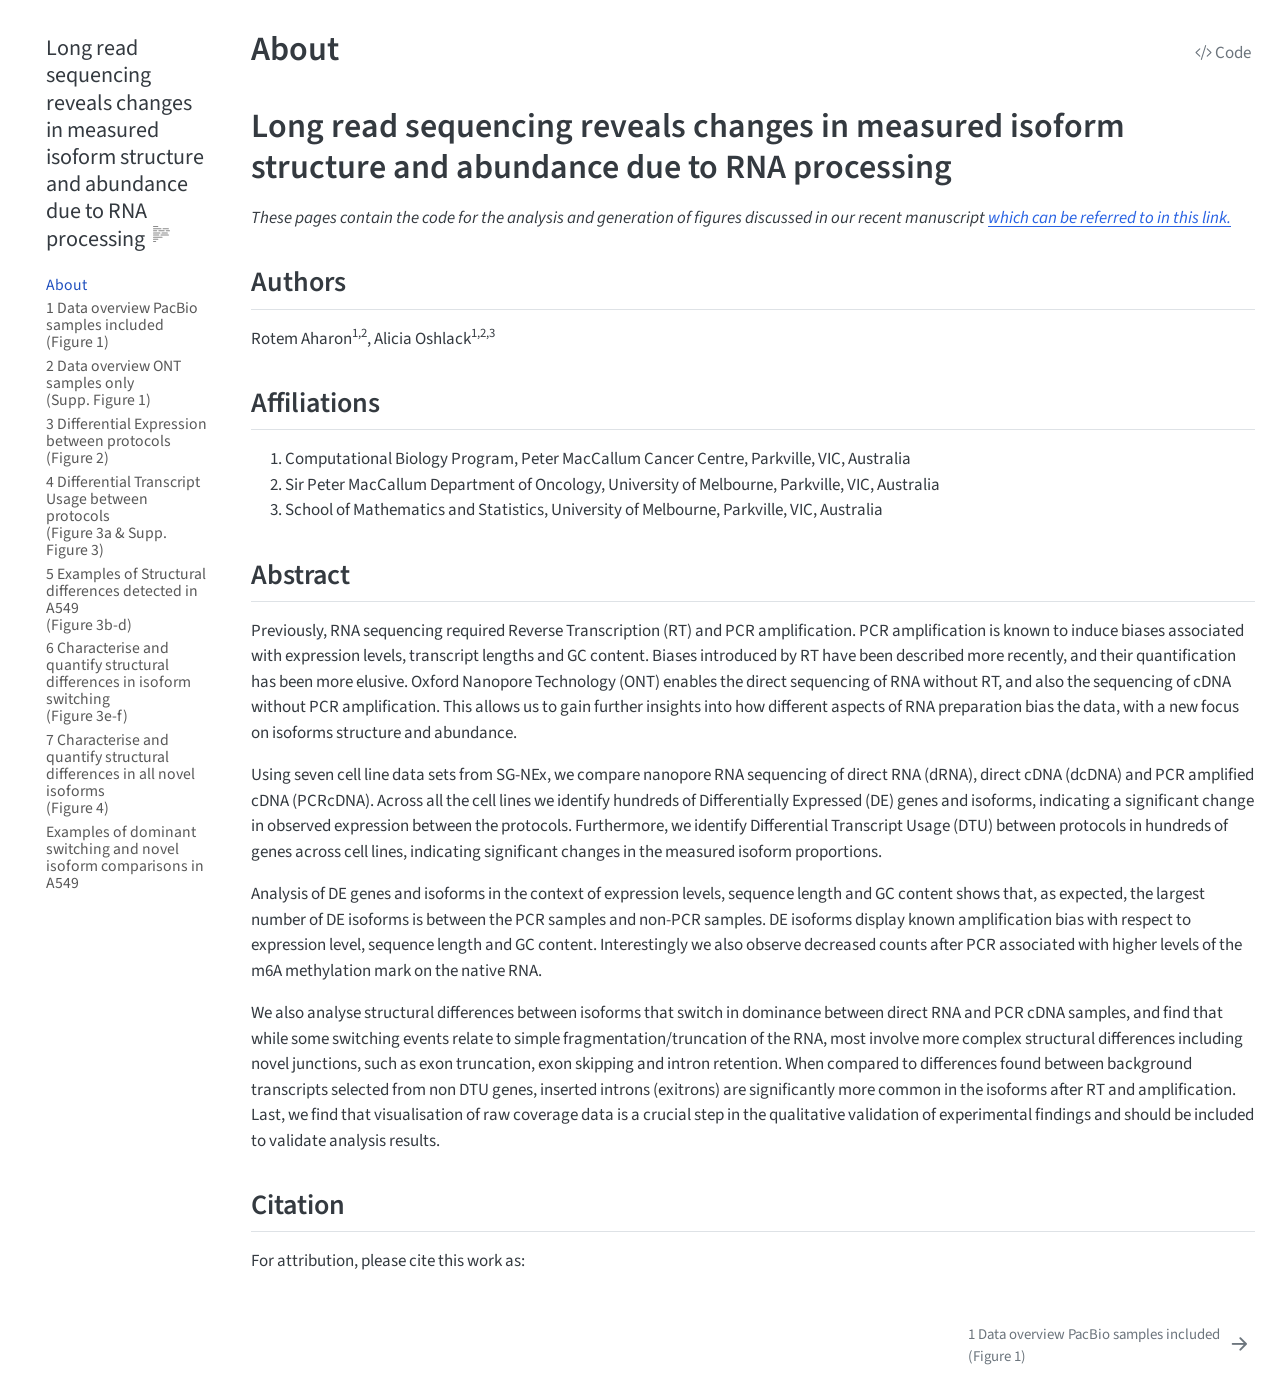
==== commit d6231c2e: "remove search function since this is not functional when hosted  on github pages" ====
--- a/docs/abstract.html
+++ b/docs/abstract.html
@@ -59,12 +59,8 @@
 
 <script src="site_libs/quarto-nav/quarto-nav.js"></script>
 <script src="site_libs/quarto-nav/headroom.min.js"></script>
+<link href="./data_overview_includePacbio.html" rel="next">
 <script src="site_libs/clipboard/clipboard.min.js"></script>
-<script src="site_libs/quarto-search/autocomplete.umd.js"></script>
-<script src="site_libs/quarto-search/fuse.min.js"></script>
-<script src="site_libs/quarto-search/quarto-search.js"></script>
-<meta name="quarto:offset" content="./">
-<link href="./data_overview_includePacbio.html" rel="next">
 <script src="site_libs/quarto-html/quarto.js"></script>
 <script src="site_libs/quarto-html/popper.min.js"></script>
 <script src="site_libs/quarto-html/tippy.umd.min.js"></script>
@@ -75,18 +71,6 @@
 <link href="site_libs/bootstrap/bootstrap-icons.css" rel="stylesheet">
 <link href="site_libs/bootstrap/bootstrap-7121c8bfa20b19f7f8f154a5a3714d35.min.css" rel="stylesheet" append-hash="true" id="quarto-bootstrap" data-mode="light">
 <script id="quarto-search-options" type="application/json">{
-  "location": "sidebar",
-  "copy-button": false,
-  "collapse-after": 3,
-  "panel-placement": "start",
-  "type": "textbox",
-  "limit": 50,
-  "keyboard-shortcut": [
-    "f",
-    "/",
-    "s"
-  ],
-  "show-item-context": false,
   "language": {
     "search-no-results-text": "No results",
     "search-matching-documents-text": "matching documents",
@@ -117,9 +101,6 @@
         <nav class="quarto-page-breadcrumbs" aria-label="breadcrumb"><ol class="breadcrumb"><li class="breadcrumb-item"><a href="./abstract.html">About</a></li></ol></nav>
         <a class="flex-grow-1" role="navigation" data-bs-toggle="collapse" data-bs-target=".quarto-sidebar-collapse-item" aria-controls="quarto-sidebar" aria-expanded="false" aria-label="Toggle sidebar navigation" onclick="if (window.quartoToggleHeadroom) { window.quartoToggleHeadroom(); }">      
         </a>
-      <button type="button" class="btn quarto-search-button" aria-label="Search" onclick="window.quartoOpenSearch();">
-        <i class="bi bi-search"></i>
-      </button>
     </div>
   </nav>
 </header>
@@ -139,11 +120,6 @@
 </div>
     </div>
       </div>
-        <div class="mt-2 flex-shrink-0 align-items-center">
-        <div class="sidebar-search">
-        <div id="quarto-search" class="" title="Search"></div>
-        </div>
-        </div>
     <div class="sidebar-menu-container"> 
     <ul class="list-unstyled mt-1">
         <li class="sidebar-item">
--- a/docs/site_libs/quarto-html/tippy.css
+++ b/docs/site_libs/quarto-html/tippy.css
@@ -0,0 +1 @@
+.tippy-box[data-animation=fade][data-state=hidden]{opacity:0}[data-tippy-root]{max-width:calc(100vw - 10px)}.tippy-box{position:relative;background-color:#333;color:#fff;border-radius:4px;font-size:14px;line-height:1.4;white-space:normal;outline:0;transition-property:transform,visibility,opacity}.tippy-box[data-placement^=top]>.tippy-arrow{bottom:0}.tippy-box[data-placement^=top]>.tippy-arrow:before{bottom:-7px;left:0;border-width:8px 8px 0;border-top-color:initial;transform-origin:center top}.tippy-box[data-placement^=bottom]>.tippy-arrow{top:0}.tippy-box[data-placement^=bottom]>.tippy-arrow:before{top:-7px;left:0;border-width:0 8px 8px;border-bottom-color:initial;transform-origin:center bottom}.tippy-box[data-placement^=left]>.tippy-arrow{right:0}.tippy-box[data-placement^=left]>.tippy-arrow:before{border-width:8px 0 8px 8px;border-left-color:initial;right:-7px;transform-origin:center left}.tippy-box[data-placement^=right]>.tippy-arrow{left:0}.tippy-box[data-placement^=right]>.tippy-arrow:before{left:-7px;border-width:8px 8px 8px 0;border-right-color:initial;transform-origin:center right}.tippy-box[data-inertia][data-state=visible]{transition-timing-function:cubic-bezier(.54,1.5,.38,1.11)}.tippy-arrow{width:16px;height:16px;color:#333}.tippy-arrow:before{content:"";position:absolute;border-color:transparent;border-style:solid}.tippy-content{position:relative;padding:5px 9px;z-index:1}
--- a/docs/site_libs/quarto-html/quarto-syntax-highlighting-e26003cea8cd680ca0c55a263523d882.css
+++ b/docs/site_libs/quarto-html/quarto-syntax-highlighting-e26003cea8cd680ca0c55a263523d882.css
@@ -0,0 +1,205 @@
+/* quarto syntax highlight colors */
+:root {
+  --quarto-hl-ot-color: #003B4F;
+  --quarto-hl-at-color: #657422;
+  --quarto-hl-ss-color: #20794D;
+  --quarto-hl-an-color: #5E5E5E;
+  --quarto-hl-fu-color: #4758AB;
+  --quarto-hl-st-color: #20794D;
+  --quarto-hl-cf-color: #003B4F;
+  --quarto-hl-op-color: #5E5E5E;
+  --quarto-hl-er-color: #AD0000;
+  --quarto-hl-bn-color: #AD0000;
+  --quarto-hl-al-color: #AD0000;
+  --quarto-hl-va-color: #111111;
+  --quarto-hl-bu-color: inherit;
+  --quarto-hl-ex-color: inherit;
+  --quarto-hl-pp-color: #AD0000;
+  --quarto-hl-in-color: #5E5E5E;
+  --quarto-hl-vs-color: #20794D;
+  --quarto-hl-wa-color: #5E5E5E;
+  --quarto-hl-do-color: #5E5E5E;
+  --quarto-hl-im-color: #00769E;
+  --quarto-hl-ch-color: #20794D;
+  --quarto-hl-dt-color: #AD0000;
+  --quarto-hl-fl-color: #AD0000;
+  --quarto-hl-co-color: #5E5E5E;
+  --quarto-hl-cv-color: #5E5E5E;
+  --quarto-hl-cn-color: #8f5902;
+  --quarto-hl-sc-color: #5E5E5E;
+  --quarto-hl-dv-color: #AD0000;
+  --quarto-hl-kw-color: #003B4F;
+}
+
+/* other quarto variables */
+:root {
+  --quarto-font-monospace: SFMono-Regular, Menlo, Monaco, Consolas, "Liberation Mono", "Courier New", monospace;
+}
+
+pre > code.sourceCode > span {
+  color: #003B4F;
+}
+
+code span {
+  color: #003B4F;
+}
+
+code.sourceCode > span {
+  color: #003B4F;
+}
+
+div.sourceCode,
+div.sourceCode pre.sourceCode {
+  color: #003B4F;
+}
+
+code span.ot {
+  color: #003B4F;
+  font-style: inherit;
+}
+
+code span.at {
+  color: #657422;
+  font-style: inherit;
+}
+
+code span.ss {
+  color: #20794D;
+  font-style: inherit;
+}
+
+code span.an {
+  color: #5E5E5E;
+  font-style: inherit;
+}
+
+code span.fu {
+  color: #4758AB;
+  font-style: inherit;
+}
+
+code span.st {
+  color: #20794D;
+  font-style: inherit;
+}
+
+code span.cf {
+  color: #003B4F;
+  font-weight: bold;
+  font-style: inherit;
+}
+
+code span.op {
+  color: #5E5E5E;
+  font-style: inherit;
+}
+
+code span.er {
+  color: #AD0000;
+  font-style: inherit;
+}
+
+code span.bn {
+  color: #AD0000;
+  font-style: inherit;
+}
+
+code span.al {
+  color: #AD0000;
+  font-style: inherit;
+}
+
+code span.va {
+  color: #111111;
+  font-style: inherit;
+}
+
+code span.bu {
+  font-style: inherit;
+}
+
+code span.ex {
+  font-style: inherit;
+}
+
+code span.pp {
+  color: #AD0000;
+  font-style: inherit;
+}
+
+code span.in {
+  color: #5E5E5E;
+  font-style: inherit;
+}
+
+code span.vs {
+  color: #20794D;
+  font-style: inherit;
+}
+
+code span.wa {
+  color: #5E5E5E;
+  font-style: italic;
+}
+
+code span.do {
+  color: #5E5E5E;
+  font-style: italic;
+}
+
+code span.im {
+  color: #00769E;
+  font-style: inherit;
+}
+
+code span.ch {
+  color: #20794D;
+  font-style: inherit;
+}
+
+code span.dt {
+  color: #AD0000;
+  font-style: inherit;
+}
+
+code span.fl {
+  color: #AD0000;
+  font-style: inherit;
+}
+
+code span.co {
+  color: #5E5E5E;
+  font-style: inherit;
+}
+
+code span.cv {
+  color: #5E5E5E;
+  font-style: italic;
+}
+
+code span.cn {
+  color: #8f5902;
+  font-style: inherit;
+}
+
+code span.sc {
+  color: #5E5E5E;
+  font-style: inherit;
+}
+
+code span.dv {
+  color: #AD0000;
+  font-style: inherit;
+}
+
+code span.kw {
+  color: #003B4F;
+  font-weight: bold;
+  font-style: inherit;
+}
+
+.prevent-inlining {
+  content: "</";
+}
+
+/*# sourceMappingURL=e90e9ab646ea9b1aaa61e089606e0f97.css.map */
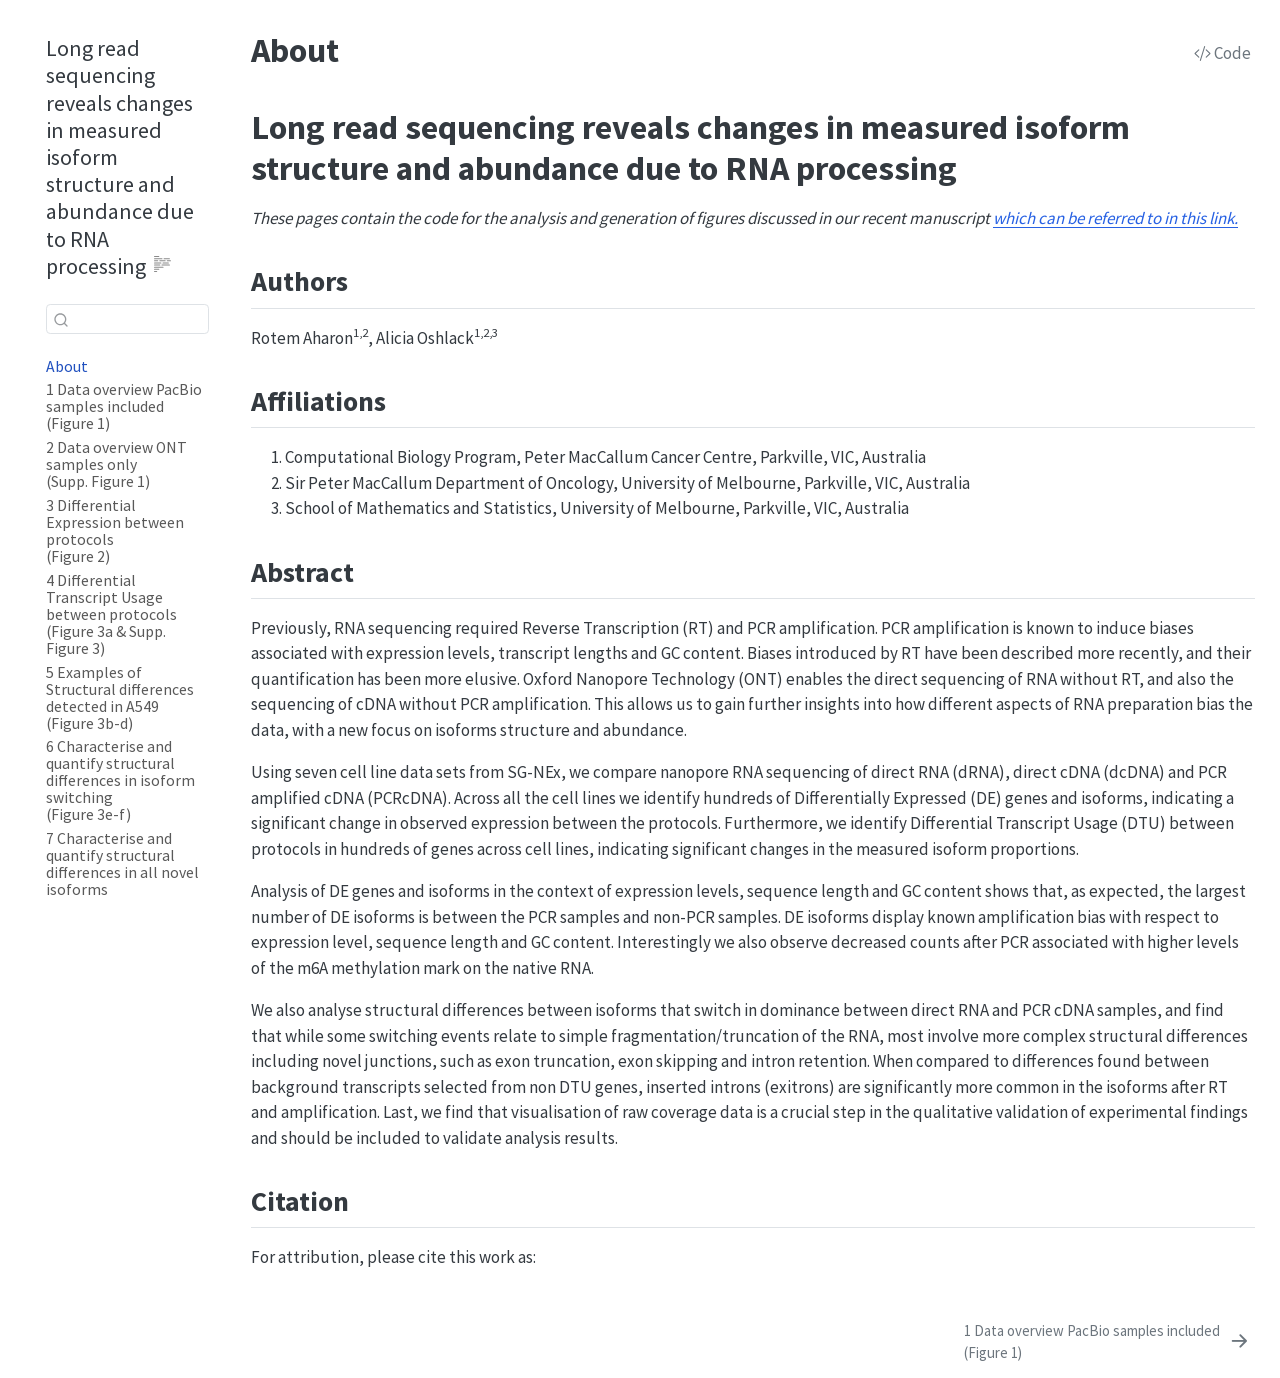
==== commit 7d8ca39e: "try embed-resources: true in .html" ====
--- a/docs/abstract.html
+++ b/docs/abstract.html
@@ -16,11 +16,10 @@
 div.hanging-indent{margin-left: 1.5em; text-indent: -1.5em;}
 ul.task-list{list-style: none;}
 ul.task-list li input[type="checkbox"] {
-  width: 0.8em;
-  margin: 0 0.8em 0.2em -1em; /* quarto-specific, see https://github.com/quarto-dev/quarto-cli/issues/4556 */ 
-  vertical-align: middle;
+width: 0.8em;
+margin: 0 0.8em 0.2em -1em;  vertical-align: middle;
 }
-/* CSS for syntax highlighting */
+
 pre > code.sourceCode { white-space: pre; position: relative; }
 pre > code.sourceCode > span { line-height: 1.25; }
 pre > code.sourceCode > span:empty { height: 1.2em; }
@@ -36,41 +35,4699 @@
 pre > code.sourceCode > span { display: inline-block; text-indent: -5em; padding-left: 5em; }
 }
 pre.numberSource code
-  { counter-reset: source-line 0; }
+{ counter-reset: source-line 0; }
 pre.numberSource code > span
-  { position: relative; left: -4em; counter-increment: source-line; }
+{ position: relative; left: -4em; counter-increment: source-line; }
 pre.numberSource code > span > a:first-child::before
-  { content: counter(source-line);
-    position: relative; left: -1em; text-align: right; vertical-align: baseline;
-    border: none; display: inline-block;
-    -webkit-touch-callout: none; -webkit-user-select: none;
-    -khtml-user-select: none; -moz-user-select: none;
-    -ms-user-select: none; user-select: none;
-    padding: 0 4px; width: 4em;
-  }
-pre.numberSource { margin-left: 3em;  padding-left: 4px; }
+{ content: counter(source-line);
+position: relative; left: -1em; text-align: right; vertical-align: baseline;
+border: none; display: inline-block;
+-webkit-touch-callout: none; -webkit-user-select: none;
+-khtml-user-select: none; -moz-user-select: none;
+-ms-user-select: none; user-select: none;
+padding: 0 4px; width: 4em;
+}
+pre.numberSource { margin-left: 3em; padding-left: 4px; }
 div.sourceCode
-  {   }
+{ }
 @media screen {
 pre > code.sourceCode > span > a:first-child::before { text-decoration: underline; }
 }
 </style>
 
 
-<script src="site_libs/quarto-nav/quarto-nav.js"></script>
-<script src="site_libs/quarto-nav/headroom.min.js"></script>
+<script>const headroomChanged = new CustomEvent("quarto-hrChanged", {
+  detail: {},
+  bubbles: true,
+  cancelable: false,
+  composed: false,
+});
+
+const announceDismiss = () => {
+  const annEl = window.document.getElementById("quarto-announcement");
+  if (annEl) {
+    annEl.remove();
+
+    const annId = annEl.getAttribute("data-announcement-id");
+    window.localStorage.setItem(`quarto-announce-${annId}`, "true");
+  }
+};
+
+const announceRegister = () => {
+  const annEl = window.document.getElementById("quarto-announcement");
+  if (annEl) {
+    const annId = annEl.getAttribute("data-announcement-id");
+    const isDismissed =
+      window.localStorage.getItem(`quarto-announce-${annId}`) || false;
+    if (isDismissed) {
+      announceDismiss();
+      return;
+    } else {
+      annEl.classList.remove("hidden");
+    }
+
+    const actionEl = annEl.querySelector(".quarto-announcement-action");
+    if (actionEl) {
+      actionEl.addEventListener("click", function (e) {
+        e.preventDefault();
+        // Hide the bar immediately
+        announceDismiss();
+      });
+    }
+  }
+};
+
+window.document.addEventListener("DOMContentLoaded", function () {
+  let init = false;
+
+  announceRegister();
+
+  // Manage the back to top button, if one is present.
+  let lastScrollTop = window.pageYOffset || document.documentElement.scrollTop;
+  const scrollDownBuffer = 5;
+  const scrollUpBuffer = 35;
+  const btn = document.getElementById("quarto-back-to-top");
+  const hideBackToTop = () => {
+    btn.style.display = "none";
+  };
+  const showBackToTop = () => {
+    btn.style.display = "inline-block";
+  };
+  if (btn) {
+    window.document.addEventListener(
+      "scroll",
+      function () {
+        const currentScrollTop =
+          window.pageYOffset || document.documentElement.scrollTop;
+
+        // Shows and hides the button 'intelligently' as the user scrolls
+        if (currentScrollTop - scrollDownBuffer > lastScrollTop) {
+          hideBackToTop();
+          lastScrollTop = currentScrollTop <= 0 ? 0 : currentScrollTop;
+        } else if (currentScrollTop < lastScrollTop - scrollUpBuffer) {
+          showBackToTop();
+          lastScrollTop = currentScrollTop <= 0 ? 0 : currentScrollTop;
+        }
+
+        // Show the button at the bottom, hides it at the top
+        if (currentScrollTop <= 0) {
+          hideBackToTop();
+        } else if (
+          window.innerHeight + currentScrollTop >=
+          document.body.offsetHeight
+        ) {
+          showBackToTop();
+        }
+      },
+      false
+    );
+  }
+
+  function throttle(func, wait) {
+    var timeout;
+    return function () {
+      const context = this;
+      const args = arguments;
+      const later = function () {
+        clearTimeout(timeout);
+        timeout = null;
+        func.apply(context, args);
+      };
+
+      if (!timeout) {
+        timeout = setTimeout(later, wait);
+      }
+    };
+  }
+
+  function headerOffset() {
+    // Set an offset if there is are fixed top navbar
+    const headerEl = window.document.querySelector("header.fixed-top");
+    if (headerEl) {
+      return headerEl.clientHeight;
+    } else {
+      return 0;
+    }
+  }
+
+  function footerOffset() {
+    const footerEl = window.document.querySelector("footer.footer");
+    if (footerEl) {
+      return footerEl.clientHeight;
+    } else {
+      return 0;
+    }
+  }
+
+  function dashboardOffset() {
+    const dashboardNavEl = window.document.getElementById(
+      "quarto-dashboard-header"
+    );
+    if (dashboardNavEl !== null) {
+      return dashboardNavEl.clientHeight;
+    } else {
+      return 0;
+    }
+  }
+
+  function updateDocumentOffsetWithoutAnimation() {
+    updateDocumentOffset(false);
+  }
+
+  function updateDocumentOffset(animated) {
+    // set body offset
+    const topOffset = headerOffset();
+    const bodyOffset = topOffset + footerOffset() + dashboardOffset();
+    const bodyEl = window.document.body;
+    bodyEl.setAttribute("data-bs-offset", topOffset);
+    bodyEl.style.paddingTop = topOffset + "px";
+
+    // deal with sidebar offsets
+    const sidebars = window.document.querySelectorAll(
+      ".sidebar, .headroom-target"
+    );
+    sidebars.forEach((sidebar) => {
+      if (!animated) {
+        sidebar.classList.add("notransition");
+        // Remove the no transition class after the animation has time to complete
+        setTimeout(function () {
+          sidebar.classList.remove("notransition");
+        }, 201);
+      }
+
+      if (window.Headroom && sidebar.classList.contains("sidebar-unpinned")) {
+        sidebar.style.top = "0";
+        sidebar.style.maxHeight = "100vh";
+      } else {
+        sidebar.style.top = topOffset + "px";
+        sidebar.style.maxHeight = "calc(100vh - " + topOffset + "px)";
+      }
+    });
+
+    // allow space for footer
+    const mainContainer = window.document.querySelector(".quarto-container");
+    if (mainContainer) {
+      mainContainer.style.minHeight = "calc(100vh - " + bodyOffset + "px)";
+    }
+
+    // link offset
+    let linkStyle = window.document.querySelector("#quarto-target-style");
+    if (!linkStyle) {
+      linkStyle = window.document.createElement("style");
+      linkStyle.setAttribute("id", "quarto-target-style");
+      window.document.head.appendChild(linkStyle);
+    }
+    while (linkStyle.firstChild) {
+      linkStyle.removeChild(linkStyle.firstChild);
+    }
+    if (topOffset > 0) {
+      linkStyle.appendChild(
+        window.document.createTextNode(`
+      section:target::before {
+        content: "";
+        display: block;
+        height: ${topOffset}px;
+        margin: -${topOffset}px 0 0;
+      }`)
+      );
+    }
+    if (init) {
+      window.dispatchEvent(headroomChanged);
+    }
+    init = true;
+  }
+
+  // initialize headroom
+  var header = window.document.querySelector("#quarto-header");
+  if (header && window.Headroom) {
+    const headroom = new window.Headroom(header, {
+      tolerance: 5,
+      onPin: function () {
+        const sidebars = window.document.querySelectorAll(
+          ".sidebar, .headroom-target"
+        );
+        sidebars.forEach((sidebar) => {
+          sidebar.classList.remove("sidebar-unpinned");
+        });
+        updateDocumentOffset();
+      },
+      onUnpin: function () {
+        const sidebars = window.document.querySelectorAll(
+          ".sidebar, .headroom-target"
+        );
+        sidebars.forEach((sidebar) => {
+          sidebar.classList.add("sidebar-unpinned");
+        });
+        updateDocumentOffset();
+      },
+    });
+    headroom.init();
+
+    let frozen = false;
+    window.quartoToggleHeadroom = function () {
+      if (frozen) {
+        headroom.unfreeze();
+        frozen = false;
+      } else {
+        headroom.freeze();
+        frozen = true;
+      }
+    };
+  }
+
+  window.addEventListener(
+    "hashchange",
+    function (e) {
+      if (
+        getComputedStyle(document.documentElement).scrollBehavior !== "smooth"
+      ) {
+        window.scrollTo(0, window.pageYOffset - headerOffset());
+      }
+    },
+    false
+  );
+
+  // Observe size changed for the header
+  const headerEl = window.document.querySelector("header.fixed-top");
+  if (headerEl && window.ResizeObserver) {
+    const observer = new window.ResizeObserver(() => {
+      setTimeout(updateDocumentOffsetWithoutAnimation, 0);
+    });
+    observer.observe(headerEl, {
+      attributes: true,
+      childList: true,
+      characterData: true,
+    });
+  } else {
+    window.addEventListener(
+      "resize",
+      throttle(updateDocumentOffsetWithoutAnimation, 50)
+    );
+  }
+  setTimeout(updateDocumentOffsetWithoutAnimation, 250);
+
+  // fixup index.html links if we aren't on the filesystem
+  if (window.location.protocol !== "file:") {
+    const links = window.document.querySelectorAll("a");
+    for (let i = 0; i < links.length; i++) {
+      if (links[i].href) {
+        links[i].dataset.originalHref = links[i].href;
+        links[i].href = links[i].href.replace(/\/index\.html/, "/");
+      }
+    }
+
+    // Fixup any sharing links that require urls
+    // Append url to any sharing urls
+    const sharingLinks = window.document.querySelectorAll(
+      "a.sidebar-tools-main-item, a.quarto-navigation-tool, a.quarto-navbar-tools, a.quarto-navbar-tools-item"
+    );
+    for (let i = 0; i < sharingLinks.length; i++) {
+      const sharingLink = sharingLinks[i];
+      const href = sharingLink.getAttribute("href");
+      if (href) {
+        sharingLink.setAttribute(
+          "href",
+          href.replace("|url|", window.location.href)
+        );
+      }
+    }
+
+    // Scroll the active navigation item into view, if necessary
+    const navSidebar = window.document.querySelector("nav#quarto-sidebar");
+    if (navSidebar) {
+      // Find the active item
+      const activeItem = navSidebar.querySelector("li.sidebar-item a.active");
+      if (activeItem) {
+        // Wait for the scroll height and height to resolve by observing size changes on the
+        // nav element that is scrollable
+        const resizeObserver = new ResizeObserver((_entries) => {
+          // The bottom of the element
+          const elBottom = activeItem.offsetTop;
+          const viewBottom = navSidebar.scrollTop + navSidebar.clientHeight;
+
+          // The element height and scroll height are the same, then we are still loading
+          if (viewBottom !== navSidebar.scrollHeight) {
+            // Determine if the item isn't visible and scroll to it
+            if (elBottom >= viewBottom) {
+              navSidebar.scrollTop = elBottom;
+            }
+
+            // stop observing now since we've completed the scroll
+            resizeObserver.unobserve(navSidebar);
+          }
+        });
+        resizeObserver.observe(navSidebar);
+      }
+    }
+  }
+});
+</script>
+<script>/*!
+ * headroom.js v0.12.0 - Give your page some headroom. Hide your header until you need it
+ * Copyright (c) 2020 Nick Williams - http://wicky.nillia.ms/headroom.js
+ * License: MIT
+ */
+
+!function(t,n){"object"==typeof exports&&"undefined"!=typeof module?module.exports=n():"function"==typeof define&&define.amd?define(n):(t=t||self).Headroom=n()}(this,function(){"use strict";function t(){return"undefined"!=typeof window}function d(t){return function(t){return t&&t.document&&function(t){return 9===t.nodeType}(t.document)}(t)?function(t){var n=t.document,o=n.body,s=n.documentElement;return{scrollHeight:function(){return Math.max(o.scrollHeight,s.scrollHeight,o.offsetHeight,s.offsetHeight,o.clientHeight,s.clientHeight)},height:function(){return t.innerHeight||s.clientHeight||o.clientHeight},scrollY:function(){return void 0!==t.pageYOffset?t.pageYOffset:(s||o.parentNode||o).scrollTop}}}(t):function(t){return{scrollHeight:function(){return Math.max(t.scrollHeight,t.offsetHeight,t.clientHeight)},height:function(){return Math.max(t.offsetHeight,t.clientHeight)},scrollY:function(){return t.scrollTop}}}(t)}function n(t,s,e){var n,o=function(){var n=!1;try{var t={get passive(){n=!0}};window.addEventListener("test",t,t),window.removeEventListener("test",t,t)}catch(t){n=!1}return n}(),i=!1,r=d(t),l=r.scrollY(),a={};function c(){var t=Math.round(r.scrollY()),n=r.height(),o=r.scrollHeight();a.scrollY=t,a.lastScrollY=l,a.direction=l<t?"down":"up",a.distance=Math.abs(t-l),a.isOutOfBounds=t<0||o<t+n,a.top=t<=s.offset[a.direction],a.bottom=o<=t+n,a.toleranceExceeded=a.distance>s.tolerance[a.direction],e(a),l=t,i=!1}function h(){i||(i=!0,n=requestAnimationFrame(c))}var u=!!o&&{passive:!0,capture:!1};return t.addEventListener("scroll",h,u),c(),{destroy:function(){cancelAnimationFrame(n),t.removeEventListener("scroll",h,u)}}}function o(t){return t===Object(t)?t:{down:t,up:t}}function s(t,n){n=n||{},Object.assign(this,s.options,n),this.classes=Object.assign({},s.options.classes,n.classes),this.elem=t,this.tolerance=o(this.tolerance),this.offset=o(this.offset),this.initialised=!1,this.frozen=!1}return s.prototype={constructor:s,init:function(){return s.cutsTheMustard&&!this.initialised&&(this.addClass("initial"),this.initialised=!0,setTimeout(function(t){t.scrollTracker=n(t.scroller,{offset:t.offset,tolerance:t.tolerance},t.update.bind(t))},100,this)),this},destroy:function(){this.initialised=!1,Object.keys(this.classes).forEach(this.removeClass,this),this.scrollTracker.destroy()},unpin:function(){!this.hasClass("pinned")&&this.hasClass("unpinned")||(this.addClass("unpinned"),this.removeClass("pinned"),this.onUnpin&&this.onUnpin.call(this))},pin:function(){this.hasClass("unpinned")&&(this.addClass("pinned"),this.removeClass("unpinned"),this.onPin&&this.onPin.call(this))},freeze:function(){this.frozen=!0,this.addClass("frozen")},unfreeze:function(){this.frozen=!1,this.removeClass("frozen")},top:function(){this.hasClass("top")||(this.addClass("top"),this.removeClass("notTop"),this.onTop&&this.onTop.call(this))},notTop:function(){this.hasClass("notTop")||(this.addClass("notTop"),this.removeClass("top"),this.onNotTop&&this.onNotTop.call(this))},bottom:function(){this.hasClass("bottom")||(this.addClass("bottom"),this.removeClass("notBottom"),this.onBottom&&this.onBottom.call(this))},notBottom:function(){this.hasClass("notBottom")||(this.addClass("notBottom"),this.removeClass("bottom"),this.onNotBottom&&this.onNotBottom.call(this))},shouldUnpin:function(t){return"down"===t.direction&&!t.top&&t.toleranceExceeded},shouldPin:function(t){return"up"===t.direction&&t.toleranceExceeded||t.top},addClass:function(t){this.elem.classList.add.apply(this.elem.classList,this.classes[t].split(" "))},removeClass:function(t){this.elem.classList.remove.apply(this.elem.classList,this.classes[t].split(" "))},hasClass:function(t){return this.classes[t].split(" ").every(function(t){return this.classList.contains(t)},this.elem)},update:function(t){t.isOutOfBounds||!0!==this.frozen&&(t.top?this.top():this.notTop(),t.bottom?this.bottom():this.notBottom(),this.shouldUnpin(t)?this.unpin():this.shouldPin(t)&&this.pin())}},s.options={tolerance:{up:0,down:0},offset:0,scroller:t()?window:null,classes:{frozen:"headroom--frozen",pinned:"headroom--pinned",unpinned:"headroom--unpinned",top:"headroom--top",notTop:"headroom--not-top",bottom:"headroom--bottom",notBottom:"headroom--not-bottom",initial:"headroom"}},s.cutsTheMustard=!!(t()&&function(){}.bind&&"classList"in document.documentElement&&Object.assign&&Object.keys&&requestAnimationFrame),s});
+</script>
+<script>/*!
+ * clipboard.js v2.0.11
+ * https://clipboardjs.com/
+ *
+ * Licensed MIT © Zeno Rocha
+ */
+!function(t,e){"object"==typeof exports&&"object"==typeof module?module.exports=e():"function"==typeof define&&define.amd?define([],e):"object"==typeof exports?exports.ClipboardJS=e():t.ClipboardJS=e()}(this,function(){return n={686:function(t,e,n){"use strict";n.d(e,{default:function(){return b}});var e=n(279),i=n.n(e),e=n(370),u=n.n(e),e=n(817),r=n.n(e);function c(t){try{return document.execCommand(t)}catch(t){return}}var a=function(t){t=r()(t);return c("cut"),t};function o(t,e){var n,o,t=(n=t,o="rtl"===document.documentElement.getAttribute("dir"),(t=document.createElement("textarea")).style.fontSize="12pt",t.style.border="0",t.style.padding="0",t.style.margin="0",t.style.position="absolute",t.style[o?"right":"left"]="-9999px",o=window.pageYOffset||document.documentElement.scrollTop,t.style.top="".concat(o,"px"),t.setAttribute("readonly",""),t.value=n,t);return e.container.appendChild(t),e=r()(t),c("copy"),t.remove(),e}var f=function(t){var e=1<arguments.length&&void 0!==arguments[1]?arguments[1]:{container:document.body},n="";return"string"==typeof t?n=o(t,e):t instanceof HTMLInputElement&&!["text","search","url","tel","password"].includes(null==t?void 0:t.type)?n=o(t.value,e):(n=r()(t),c("copy")),n};function l(t){return(l="function"==typeof Symbol&&"symbol"==typeof Symbol.iterator?function(t){return typeof t}:function(t){return t&&"function"==typeof Symbol&&t.constructor===Symbol&&t!==Symbol.prototype?"symbol":typeof t})(t)}var s=function(){var t=0<arguments.length&&void 0!==arguments[0]?arguments[0]:{},e=t.action,n=void 0===e?"copy":e,o=t.container,e=t.target,t=t.text;if("copy"!==n&&"cut"!==n)throw new Error('Invalid "action" value, use either "copy" or "cut"');if(void 0!==e){if(!e||"object"!==l(e)||1!==e.nodeType)throw new Error('Invalid "target" value, use a valid Element');if("copy"===n&&e.hasAttribute("disabled"))throw new Error('Invalid "target" attribute. Please use "readonly" instead of "disabled" attribute');if("cut"===n&&(e.hasAttribute("readonly")||e.hasAttribute("disabled")))throw new Error('Invalid "target" attribute. You can\'t cut text from elements with "readonly" or "disabled" attributes')}return t?f(t,{container:o}):e?"cut"===n?a(e):f(e,{container:o}):void 0};function p(t){return(p="function"==typeof Symbol&&"symbol"==typeof Symbol.iterator?function(t){return typeof t}:function(t){return t&&"function"==typeof Symbol&&t.constructor===Symbol&&t!==Symbol.prototype?"symbol":typeof t})(t)}function d(t,e){for(var n=0;n<e.length;n++){var o=e[n];o.enumerable=o.enumerable||!1,o.configurable=!0,"value"in o&&(o.writable=!0),Object.defineProperty(t,o.key,o)}}function y(t,e){return(y=Object.setPrototypeOf||function(t,e){return t.__proto__=e,t})(t,e)}function h(n){var o=function(){if("undefined"==typeof Reflect||!Reflect.construct)return!1;if(Reflect.construct.sham)return!1;if("function"==typeof Proxy)return!0;try{return Date.prototype.toString.call(Reflect.construct(Date,[],function(){})),!0}catch(t){return!1}}();return function(){var t,e=v(n);return t=o?(t=v(this).constructor,Reflect.construct(e,arguments,t)):e.apply(this,arguments),e=this,!(t=t)||"object"!==p(t)&&"function"!=typeof t?function(t){if(void 0!==t)return t;throw new ReferenceError("this hasn't been initialised - super() hasn't been called")}(e):t}}function v(t){return(v=Object.setPrototypeOf?Object.getPrototypeOf:function(t){return t.__proto__||Object.getPrototypeOf(t)})(t)}function m(t,e){t="data-clipboard-".concat(t);if(e.hasAttribute(t))return e.getAttribute(t)}var b=function(){!function(t,e){if("function"!=typeof e&&null!==e)throw new TypeError("Super expression must either be null or a function");t.prototype=Object.create(e&&e.prototype,{constructor:{value:t,writable:!0,configurable:!0}}),e&&y(t,e)}(r,i());var t,e,n,o=h(r);function r(t,e){var n;return function(t){if(!(t instanceof r))throw new TypeError("Cannot call a class as a function")}(this),(n=o.call(this)).resolveOptions(e),n.listenClick(t),n}return t=r,n=[{key:"copy",value:function(t){var e=1<arguments.length&&void 0!==arguments[1]?arguments[1]:{container:document.body};return f(t,e)}},{key:"cut",value:function(t){return a(t)}},{key:"isSupported",value:function(){var t=0<arguments.length&&void 0!==arguments[0]?arguments[0]:["copy","cut"],t="string"==typeof t?[t]:t,e=!!document.queryCommandSupported;return t.forEach(function(t){e=e&&!!document.queryCommandSupported(t)}),e}}],(e=[{key:"resolveOptions",value:function(){var t=0<arguments.length&&void 0!==arguments[0]?arguments[0]:{};this.action="function"==typeof t.action?t.action:this.defaultAction,this.target="function"==typeof t.target?t.target:this.defaultTarget,this.text="function"==typeof t.text?t.text:this.defaultText,this.container="object"===p(t.container)?t.container:document.body}},{key:"listenClick",value:function(t){var e=this;this.listener=u()(t,"click",function(t){return e.onClick(t)})}},{key:"onClick",value:function(t){var e=t.delegateTarget||t.currentTarget,n=this.action(e)||"copy",t=s({action:n,container:this.container,target:this.target(e),text:this.text(e)});this.emit(t?"success":"error",{action:n,text:t,trigger:e,clearSelection:function(){e&&e.focus(),window.getSelection().removeAllRanges()}})}},{key:"defaultAction",value:function(t){return m("action",t)}},{key:"defaultTarget",value:function(t){t=m("target",t);if(t)return document.querySelector(t)}},{key:"defaultText",value:function(t){return m("text",t)}},{key:"destroy",value:function(){this.listener.destroy()}}])&&d(t.prototype,e),n&&d(t,n),r}()},828:function(t){var e;"undefined"==typeof Element||Element.prototype.matches||((e=Element.prototype).matches=e.matchesSelector||e.mozMatchesSelector||e.msMatchesSelector||e.oMatchesSelector||e.webkitMatchesSelector),t.exports=function(t,e){for(;t&&9!==t.nodeType;){if("function"==typeof t.matches&&t.matches(e))return t;t=t.parentNode}}},438:function(t,e,n){var u=n(828);function i(t,e,n,o,r){var i=function(e,n,t,o){return function(t){t.delegateTarget=u(t.target,n),t.delegateTarget&&o.call(e,t)}}.apply(this,arguments);return t.addEventListener(n,i,r),{destroy:function(){t.removeEventListener(n,i,r)}}}t.exports=function(t,e,n,o,r){return"function"==typeof t.addEventListener?i.apply(null,arguments):"function"==typeof n?i.bind(null,document).apply(null,arguments):("string"==typeof t&&(t=document.querySelectorAll(t)),Array.prototype.map.call(t,function(t){return i(t,e,n,o,r)}))}},879:function(t,n){n.node=function(t){return void 0!==t&&t instanceof HTMLElement&&1===t.nodeType},n.nodeList=function(t){var e=Object.prototype.toString.call(t);return void 0!==t&&("[object NodeList]"===e||"[object HTMLCollection]"===e)&&"length"in t&&(0===t.length||n.node(t[0]))},n.string=function(t){return"string"==typeof t||t instanceof String},n.fn=function(t){return"[object Function]"===Object.prototype.toString.call(t)}},370:function(t,e,n){var f=n(879),l=n(438);t.exports=function(t,e,n){if(!t&&!e&&!n)throw new Error("Missing required arguments");if(!f.string(e))throw new TypeError("Second argument must be a String");if(!f.fn(n))throw new TypeError("Third argument must be a Function");if(f.node(t))return c=e,a=n,(u=t).addEventListener(c,a),{destroy:function(){u.removeEventListener(c,a)}};if(f.nodeList(t))return o=t,r=e,i=n,Array.prototype.forEach.call(o,function(t){t.addEventListener(r,i)}),{destroy:function(){Array.prototype.forEach.call(o,function(t){t.removeEventListener(r,i)})}};if(f.string(t))return t=t,e=e,n=n,l(document.body,t,e,n);throw new TypeError("First argument must be a String, HTMLElement, HTMLCollection, or NodeList");var o,r,i,u,c,a}},817:function(t){t.exports=function(t){var e,n="SELECT"===t.nodeName?(t.focus(),t.value):"INPUT"===t.nodeName||"TEXTAREA"===t.nodeName?((e=t.hasAttribute("readonly"))||t.setAttribute("readonly",""),t.select(),t.setSelectionRange(0,t.value.length),e||t.removeAttribute("readonly"),t.value):(t.hasAttribute("contenteditable")&&t.focus(),n=window.getSelection(),(e=document.createRange()).selectNodeContents(t),n.removeAllRanges(),n.addRange(e),n.toString());return n}},279:function(t){function e(){}e.prototype={on:function(t,e,n){var o=this.e||(this.e={});return(o[t]||(o[t]=[])).push({fn:e,ctx:n}),this},once:function(t,e,n){var o=this;function r(){o.off(t,r),e.apply(n,arguments)}return r._=e,this.on(t,r,n)},emit:function(t){for(var e=[].slice.call(arguments,1),n=((this.e||(this.e={}))[t]||[]).slice(),o=0,r=n.length;o<r;o++)n[o].fn.apply(n[o].ctx,e);return this},off:function(t,e){var n=this.e||(this.e={}),o=n[t],r=[];if(o&&e)for(var i=0,u=o.length;i<u;i++)o[i].fn!==e&&o[i].fn._!==e&&r.push(o[i]);return r.length?n[t]=r:delete n[t],this}},t.exports=e,t.exports.TinyEmitter=e}},r={},o.n=function(t){var e=t&&t.__esModule?function(){return t.default}:function(){return t};return o.d(e,{a:e}),e},o.d=function(t,e){for(var n in e)o.o(e,n)&&!o.o(t,n)&&Object.defineProperty(t,n,{enumerable:!0,get:e[n]})},o.o=function(t,e){return Object.prototype.hasOwnProperty.call(t,e)},o(686).default;function o(t){if(r[t])return r[t].exports;var e=r[t]={exports:{}};return n[t](e,e.exports,o),e.exports}var n,r});</script>
+<script>/*! @algolia/autocomplete-js 1.11.1 | MIT License | © Algolia, Inc. and contributors | https://github.com/algolia/autocomplete */
+!function(e,t){"object"==typeof exports&&"undefined"!=typeof module?t(exports):"function"==typeof define&&define.amd?define(["exports"],t):t((e="undefined"!=typeof globalThis?globalThis:e||self)["@algolia/autocomplete-js"]={})}(this,(function(e){"use strict";function t(e,t){var n=Object.keys(e);if(Object.getOwnPropertySymbols){var r=Object.getOwnPropertySymbols(e);t&&(r=r.filter((function(t){return Object.getOwnPropertyDescriptor(e,t).enumerable}))),n.push.apply(n,r)}return n}function n(e){for(var n=1;n<arguments.length;n++){var r=null!=arguments[n]?arguments[n]:{};n%2?t(Object(r),!0).forEach((function(t){o(e,t,r[t])})):Object.getOwnPropertyDescriptors?Object.defineProperties(e,Object.getOwnPropertyDescriptors(r)):t(Object(r)).forEach((function(t){Object.defineProperty(e,t,Object.getOwnPropertyDescriptor(r,t))}))}return e}function r(e){return r="function"==typeof Symbol&&"symbol"==typeof Symbol.iterator?function(e){return typeof e}:function(e){return e&&"function"==typeof Symbol&&e.constructor===Symbol&&e!==Symbol.prototype?"symbol":typeof e},r(e)}function o(e,t,n){return(t=function(e){var t=function(e,t){if("object"!=typeof e||null===e)return e;var n=e[Symbol.toPrimitive];if(void 0!==n){var r=n.call(e,t||"default");if("object"!=typeof r)return r;throw new TypeError("@@toPrimitive must return a primitive value.")}return("string"===t?String:Number)(e)}(e,"string");return"symbol"==typeof t?t:String(t)}(t))in e?Object.defineProperty(e,t,{value:n,enumerable:!0,configurable:!0,writable:!0}):e[t]=n,e}function i(){return i=Object.assign?Object.assign.bind():function(e){for(var t=1;t<arguments.length;t++){var n=arguments[t];for(var r in n)Object.prototype.hasOwnProperty.call(n,r)&&(e[r]=n[r])}return e},i.apply(this,arguments)}function u(e,t){if(null==e)return{};var n,r,o=function(e,t){if(null==e)return{};var n,r,o={},i=Object.keys(e);for(r=0;r<i.length;r++)n=i[r],t.indexOf(n)>=0||(o[n]=e[n]);return o}(e,t);if(Object.getOwnPropertySymbols){var i=Object.getOwnPropertySymbols(e);for(r=0;r<i.length;r++)n=i[r],t.indexOf(n)>=0||Object.prototype.propertyIsEnumerable.call(e,n)&&(o[n]=e[n])}return o}function a(e,t){return function(e){if(Array.isArray(e))return e}(e)||function(e,t){var n=null==e?null:"undefined"!=typeof Symbol&&e[Symbol.iterator]||e["@@iterator"];if(null!=n){var r,o,i,u,a=[],l=!0,c=!1;try{if(i=(n=n.call(e)).next,0===t){if(Object(n)!==n)return;l=!1}else for(;!(l=(r=i.call(n)).done)&&(a.push(r.value),a.length!==t);l=!0);}catch(e){c=!0,o=e}finally{try{if(!l&&null!=n.return&&(u=n.return(),Object(u)!==u))return}finally{if(c)throw o}}return a}}(e,t)||c(e,t)||function(){throw new TypeError("Invalid attempt to destructure non-iterable instance.\nIn order to be iterable, non-array objects must have a [Symbol.iterator]() method.")}()}function l(e){return function(e){if(Array.isArray(e))return s(e)}(e)||function(e){if("undefined"!=typeof Symbol&&null!=e[Symbol.iterator]||null!=e["@@iterator"])return Array.from(e)}(e)||c(e)||function(){throw new TypeError("Invalid attempt to spread non-iterable instance.\nIn order to be iterable, non-array objects must have a [Symbol.iterator]() method.")}()}function c(e,t){if(e){if("string"==typeof e)return s(e,t);var n=Object.prototype.toString.call(e).slice(8,-1);return"Object"===n&&e.constructor&&(n=e.constructor.name),"Map"===n||"Set"===n?Array.from(e):"Arguments"===n||/^(?:Ui|I)nt(?:8|16|32)(?:Clamped)?Array$/.test(n)?s(e,t):void 0}}function s(e,t){(null==t||t>e.length)&&(t=e.length);for(var n=0,r=new Array(t);n<t;n++)r[n]=e[n];return r}function f(e){return{current:e}}function p(e,t){var n=void 0;return function(){for(var r=arguments.length,o=new Array(r),i=0;i<r;i++)o[i]=arguments[i];n&&clearTimeout(n),n=setTimeout((function(){return e.apply(void 0,o)}),t)}}function m(e){return e.reduce((function(e,t){return e.concat(t)}),[])}var v=0;function d(){return"autocomplete-".concat(v++)}function y(e,t){return t.reduce((function(e,t){return e&&e[t]}),e)}function b(e){return 0===e.collections.length?0:e.collections.reduce((function(e,t){return e+t.items.length}),0)}function g(e){return e!==Object(e)}function h(e,t){if(e===t)return!0;if(g(e)||g(t)||"function"==typeof e||"function"==typeof t)return e===t;if(Object.keys(e).length!==Object.keys(t).length)return!1;for(var n=0,r=Object.keys(e);n<r.length;n++){var o=r[n];if(!(o in t))return!1;if(!h(e[o],t[o]))return!1}return!0}var O=function(){};var _="1.11.1",S=[{segment:"autocomplete-core",version:_}];function j(e){var t=e.item,n=e.items,r=void 0===n?[]:n;return{index:t.__autocomplete_indexName,items:[t],positions:[1+r.findIndex((function(e){return e.objectID===t.objectID}))],queryID:t.__autocomplete_queryID,algoliaSource:["autocomplete"]}}function P(e,t){return function(e){if(Array.isArray(e))return e}(e)||function(e,t){var n=null==e?null:"undefined"!=typeof Symbol&&e[Symbol.iterator]||e["@@iterator"];if(null!=n){var r,o,i,u,a=[],l=!0,c=!1;try{if(i=(n=n.call(e)).next,0===t){if(Object(n)!==n)return;l=!1}else for(;!(l=(r=i.call(n)).done)&&(a.push(r.value),a.length!==t);l=!0);}catch(e){c=!0,o=e}finally{try{if(!l&&null!=n.return&&(u=n.return(),Object(u)!==u))return}finally{if(c)throw o}}return a}}(e,t)||function(e,t){if(!e)return;if("string"==typeof e)return w(e,t);var n=Object.prototype.toString.call(e).slice(8,-1);"Object"===n&&e.constructor&&(n=e.constructor.name);if("Map"===n||"Set"===n)return Array.from(e);if("Arguments"===n||/^(?:Ui|I)nt(?:8|16|32)(?:Clamped)?Array$/.test(n))return w(e,t)}(e,t)||function(){throw new TypeError("Invalid attempt to destructure non-iterable instance.\nIn order to be iterable, non-array objects must have a [Symbol.iterator]() method.")}()}function w(e,t){(null==t||t>e.length)&&(t=e.length);for(var n=0,r=new Array(t);n<t;n++)r[n]=e[n];return r}var I=["items"],A=["items"];function E(e){return E="function"==typeof Symbol&&"symbol"==typeof Symbol.iterator?function(e){return typeof e}:function(e){return e&&"function"==typeof Symbol&&e.constructor===Symbol&&e!==Symbol.prototype?"symbol":typeof e},E(e)}function D(e){return function(e){if(Array.isArray(e))return C(e)}(e)||function(e){if("undefined"!=typeof Symbol&&null!=e[Symbol.iterator]||null!=e["@@iterator"])return Array.from(e)}(e)||function(e,t){if(!e)return;if("string"==typeof e)return C(e,t);var n=Object.prototype.toString.call(e).slice(8,-1);"Object"===n&&e.constructor&&(n=e.constructor.name);if("Map"===n||"Set"===n)return Array.from(e);if("Arguments"===n||/^(?:Ui|I)nt(?:8|16|32)(?:Clamped)?Array$/.test(n))return C(e,t)}(e)||function(){throw new TypeError("Invalid attempt to spread non-iterable instance.\nIn order to be iterable, non-array objects must have a [Symbol.iterator]() method.")}()}function C(e,t){(null==t||t>e.length)&&(t=e.length);for(var n=0,r=new Array(t);n<t;n++)r[n]=e[n];return r}function k(e,t){if(null==e)return{};var n,r,o=function(e,t){if(null==e)return{};var n,r,o={},i=Object.keys(e);for(r=0;r<i.length;r++)n=i[r],t.indexOf(n)>=0||(o[n]=e[n]);return o}(e,t);if(Object.getOwnPropertySymbols){var i=Object.getOwnPropertySymbols(e);for(r=0;r<i.length;r++)n=i[r],t.indexOf(n)>=0||Object.prototype.propertyIsEnumerable.call(e,n)&&(o[n]=e[n])}return o}function x(e,t){var n=Object.keys(e);if(Object.getOwnPropertySymbols){var r=Object.getOwnPropertySymbols(e);t&&(r=r.filter((function(t){return Object.getOwnPropertyDescriptor(e,t).enumerable}))),n.push.apply(n,r)}return n}function N(e){for(var t=1;t<arguments.length;t++){var n=null!=arguments[t]?arguments[t]:{};t%2?x(Object(n),!0).forEach((function(t){T(e,t,n[t])})):Object.getOwnPropertyDescriptors?Object.defineProperties(e,Object.getOwnPropertyDescriptors(n)):x(Object(n)).forEach((function(t){Object.defineProperty(e,t,Object.getOwnPropertyDescriptor(n,t))}))}return e}function T(e,t,n){return(t=function(e){var t=function(e,t){if("object"!==E(e)||null===e)return e;var n=e[Symbol.toPrimitive];if(void 0!==n){var r=n.call(e,t||"default");if("object"!==E(r))return r;throw new TypeError("@@toPrimitive must return a primitive value.")}return("string"===t?String:Number)(e)}(e,"string");return"symbol"===E(t)?t:String(t)}(t))in e?Object.defineProperty(e,t,{value:n,enumerable:!0,configurable:!0,writable:!0}):e[t]=n,e}function q(e){for(var t=arguments.length>1&&void 0!==arguments[1]?arguments[1]:20,n=[],r=0;r<e.objectIDs.length;r+=t)n.push(N(N({},e),{},{objectIDs:e.objectIDs.slice(r,r+t)}));return n}function B(e){return e.map((function(e){var t=e.items,n=k(e,I);return N(N({},n),{},{objectIDs:(null==t?void 0:t.map((function(e){return e.objectID})))||n.objectIDs})}))}function R(e){var t,n,r,o=(t=P((e.version||"").split(".").map(Number),2),n=t[0],r=t[1],n>=3||2===n&&r>=4||1===n&&r>=10);function i(t,n,r){if(o&&void 0!==r){var i=r[0].__autocomplete_algoliaCredentials,u={"X-Algolia-Application-Id":i.appId,"X-Algolia-API-Key":i.apiKey};e.apply(void 0,[t].concat(D(n),[{headers:u}]))}else e.apply(void 0,[t].concat(D(n)))}return{init:function(t,n){e("init",{appId:t,apiKey:n})},setUserToken:function(t){e("setUserToken",t)},clickedObjectIDsAfterSearch:function(){for(var e=arguments.length,t=new Array(e),n=0;n<e;n++)t[n]=arguments[n];t.length>0&&i("clickedObjectIDsAfterSearch",B(t),t[0].items)},clickedObjectIDs:function(){for(var e=arguments.length,t=new Array(e),n=0;n<e;n++)t[n]=arguments[n];t.length>0&&i("clickedObjectIDs",B(t),t[0].items)},clickedFilters:function(){for(var t=arguments.length,n=new Array(t),r=0;r<t;r++)n[r]=arguments[r];n.length>0&&e.apply(void 0,["clickedFilters"].concat(n))},convertedObjectIDsAfterSearch:function(){for(var e=arguments.length,t=new Array(e),n=0;n<e;n++)t[n]=arguments[n];t.length>0&&i("convertedObjectIDsAfterSearch",B(t),t[0].items)},convertedObjectIDs:function(){for(var e=arguments.length,t=new Array(e),n=0;n<e;n++)t[n]=arguments[n];t.length>0&&i("convertedObjectIDs",B(t),t[0].items)},convertedFilters:function(){for(var t=arguments.length,n=new Array(t),r=0;r<t;r++)n[r]=arguments[r];n.length>0&&e.apply(void 0,["convertedFilters"].concat(n))},viewedObjectIDs:function(){for(var e=arguments.length,t=new Array(e),n=0;n<e;n++)t[n]=arguments[n];t.length>0&&t.reduce((function(e,t){var n=t.items,r=k(t,A);return[].concat(D(e),D(q(N(N({},r),{},{objectIDs:(null==n?void 0:n.map((function(e){return e.objectID})))||r.objectIDs})).map((function(e){return{items:n,payload:e}}))))}),[]).forEach((function(e){var t=e.items;return i("viewedObjectIDs",[e.payload],t)}))},viewedFilters:function(){for(var t=arguments.length,n=new Array(t),r=0;r<t;r++)n[r]=arguments[r];n.length>0&&e.apply(void 0,["viewedFilters"].concat(n))}}}function F(e){var t=e.items.reduce((function(e,t){var n;return e[t.__autocomplete_indexName]=(null!==(n=e[t.__autocomplete_indexName])&&void 0!==n?n:[]).concat(t),e}),{});return Object.keys(t).map((function(e){return{index:e,items:t[e],algoliaSource:["autocomplete"]}}))}function L(e){return e.objectID&&e.__autocomplete_indexName&&e.__autocomplete_queryID}function U(e){return U="function"==typeof Symbol&&"symbol"==typeof Symbol.iterator?function(e){return typeof e}:function(e){return e&&"function"==typeof Symbol&&e.constructor===Symbol&&e!==Symbol.prototype?"symbol":typeof e},U(e)}function M(e){return function(e){if(Array.isArray(e))return H(e)}(e)||function(e){if("undefined"!=typeof Symbol&&null!=e[Symbol.iterator]||null!=e["@@iterator"])return Array.from(e)}(e)||function(e,t){if(!e)return;if("string"==typeof e)return H(e,t);var n=Object.prototype.toString.call(e).slice(8,-1);"Object"===n&&e.constructor&&(n=e.constructor.name);if("Map"===n||"Set"===n)return Array.from(e);if("Arguments"===n||/^(?:Ui|I)nt(?:8|16|32)(?:Clamped)?Array$/.test(n))return H(e,t)}(e)||function(){throw new TypeError("Invalid attempt to spread non-iterable instance.\nIn order to be iterable, non-array objects must have a [Symbol.iterator]() method.")}()}function H(e,t){(null==t||t>e.length)&&(t=e.length);for(var n=0,r=new Array(t);n<t;n++)r[n]=e[n];return r}function V(e,t){var n=Object.keys(e);if(Object.getOwnPropertySymbols){var r=Object.getOwnPropertySymbols(e);t&&(r=r.filter((function(t){return Object.getOwnPropertyDescriptor(e,t).enumerable}))),n.push.apply(n,r)}return n}function W(e){for(var t=1;t<arguments.length;t++){var n=null!=arguments[t]?arguments[t]:{};t%2?V(Object(n),!0).forEach((function(t){K(e,t,n[t])})):Object.getOwnPropertyDescriptors?Object.defineProperties(e,Object.getOwnPropertyDescriptors(n)):V(Object(n)).forEach((function(t){Object.defineProperty(e,t,Object.getOwnPropertyDescriptor(n,t))}))}return e}function K(e,t,n){return(t=function(e){var t=function(e,t){if("object"!==U(e)||null===e)return e;var n=e[Symbol.toPrimitive];if(void 0!==n){var r=n.call(e,t||"default");if("object"!==U(r))return r;throw new TypeError("@@toPrimitive must return a primitive value.")}return("string"===t?String:Number)(e)}(e,"string");return"symbol"===U(t)?t:String(t)}(t))in e?Object.defineProperty(e,t,{value:n,enumerable:!0,configurable:!0,writable:!0}):e[t]=n,e}var Q="2.6.0",$="https://cdn.jsdelivr.net/npm/search-insights@".concat(Q,"/dist/search-insights.min.js"),z=p((function(e){var t=e.onItemsChange,n=e.items,r=e.insights,o=e.state;t({insights:r,insightsEvents:F({items:n}).map((function(e){return W({eventName:"Items Viewed"},e)})),state:o})}),400);function G(e){var t=function(e){return W({onItemsChange:function(e){var t=e.insights,n=e.insightsEvents;t.viewedObjectIDs.apply(t,M(n.map((function(e){return W(W({},e),{},{algoliaSource:[].concat(M(e.algoliaSource||[]),["autocomplete-internal"])})}))))},onSelect:function(e){var t=e.insights,n=e.insightsEvents;t.clickedObjectIDsAfterSearch.apply(t,M(n.map((function(e){return W(W({},e),{},{algoliaSource:[].concat(M(e.algoliaSource||[]),["autocomplete-internal"])})}))))},onActive:O},e)}(e),n=t.insightsClient,r=t.onItemsChange,o=t.onSelect,i=t.onActive,u=n;n||function(e){if("undefined"!=typeof window)e({window:window})}((function(e){var t=e.window,n=t.AlgoliaAnalyticsObject||"aa";"string"==typeof n&&(u=t[n]),u||(t.AlgoliaAnalyticsObject=n,t[n]||(t[n]=function(){t[n].queue||(t[n].queue=[]);for(var e=arguments.length,r=new Array(e),o=0;o<e;o++)r[o]=arguments[o];t[n].queue.push(r)}),t[n].version=Q,u=t[n],function(e){var t="[Autocomplete]: Could not load search-insights.js. Please load it manually following https://alg.li/insights-autocomplete";try{var n=e.document.createElement("script");n.async=!0,n.src=$,n.onerror=function(){console.error(t)},document.body.appendChild(n)}catch(e){console.error(t)}}(t))}));var a=R(u),l=f([]),c=p((function(e){var t=e.state;if(t.isOpen){var n=t.collections.reduce((function(e,t){return[].concat(M(e),M(t.items))}),[]).filter(L);h(l.current.map((function(e){return e.objectID})),n.map((function(e){return e.objectID})))||(l.current=n,n.length>0&&z({onItemsChange:r,items:n,insights:a,state:t}))}}),0);return{name:"aa.algoliaInsightsPlugin",subscribe:function(e){var t=e.setContext,n=e.onSelect,r=e.onActive;function l(e){t({algoliaInsightsPlugin:{__algoliaSearchParameters:W({clickAnalytics:!0},e?{userToken:e}:{}),insights:a}})}u("addAlgoliaAgent","insights-plugin"),l(),u("onUserTokenChange",l),u("getUserToken",null,(function(e,t){l(t)})),n((function(e){var t=e.item,n=e.state,r=e.event,i=e.source;L(t)&&o({state:n,event:r,insights:a,item:t,insightsEvents:[W({eventName:"Item Selected"},j({item:t,items:i.getItems().filter(L)}))]})})),r((function(e){var t=e.item,n=e.source,r=e.state,o=e.event;L(t)&&i({state:r,event:o,insights:a,item:t,insightsEvents:[W({eventName:"Item Active"},j({item:t,items:n.getItems().filter(L)}))]})}))},onStateChange:function(e){var t=e.state;c({state:t})},__autocomplete_pluginOptions:e}}function J(e,t){var n=t;return{then:function(t,r){return J(e.then(Y(t,n,e),Y(r,n,e)),n)},catch:function(t){return J(e.catch(Y(t,n,e)),n)},finally:function(t){return t&&n.onCancelList.push(t),J(e.finally(Y(t&&function(){return n.onCancelList=[],t()},n,e)),n)},cancel:function(){n.isCanceled=!0;var e=n.onCancelList;n.onCancelList=[],e.forEach((function(e){e()}))},isCanceled:function(){return!0===n.isCanceled}}}function X(e){return J(e,{isCanceled:!1,onCancelList:[]})}function Y(e,t,n){return e?function(n){return t.isCanceled?n:e(n)}:n}function Z(e,t,n,r){if(!n)return null;if(e<0&&(null===t||null!==r&&0===t))return n+e;var o=(null===t?-1:t)+e;return o<=-1||o>=n?null===r?null:0:o}function ee(e,t){var n=Object.keys(e);if(Object.getOwnPropertySymbols){var r=Object.getOwnPropertySymbols(e);t&&(r=r.filter((function(t){return Object.getOwnPropertyDescriptor(e,t).enumerable}))),n.push.apply(n,r)}return n}function te(e){for(var t=1;t<arguments.length;t++){var n=null!=arguments[t]?arguments[t]:{};t%2?ee(Object(n),!0).forEach((function(t){ne(e,t,n[t])})):Object.getOwnPropertyDescriptors?Object.defineProperties(e,Object.getOwnPropertyDescriptors(n)):ee(Object(n)).forEach((function(t){Object.defineProperty(e,t,Object.getOwnPropertyDescriptor(n,t))}))}return e}function ne(e,t,n){return(t=function(e){var t=function(e,t){if("object"!==re(e)||null===e)return e;var n=e[Symbol.toPrimitive];if(void 0!==n){var r=n.call(e,t||"default");if("object"!==re(r))return r;throw new TypeError("@@toPrimitive must return a primitive value.")}return("string"===t?String:Number)(e)}(e,"string");return"symbol"===re(t)?t:String(t)}(t))in e?Object.defineProperty(e,t,{value:n,enumerable:!0,configurable:!0,writable:!0}):e[t]=n,e}function re(e){return re="function"==typeof Symbol&&"symbol"==typeof Symbol.iterator?function(e){return typeof e}:function(e){return e&&"function"==typeof Symbol&&e.constructor===Symbol&&e!==Symbol.prototype?"symbol":typeof e},re(e)}function oe(e){var t=function(e){var t=e.collections.map((function(e){return e.items.length})).reduce((function(e,t,n){var r=(e[n-1]||0)+t;return e.push(r),e}),[]).reduce((function(t,n){return n<=e.activeItemId?t+1:t}),0);return e.collections[t]}(e);if(!t)return null;var n=t.items[function(e){for(var t=e.state,n=e.collection,r=!1,o=0,i=0;!1===r;){var u=t.collections[o];if(u===n){r=!0;break}i+=u.items.length,o++}return t.activeItemId-i}({state:e,collection:t})],r=t.source;return{item:n,itemInputValue:r.getItemInputValue({item:n,state:e}),itemUrl:r.getItemUrl({item:n,state:e}),source:r}}function ie(e,t,n){return[e,null==n?void 0:n.sourceId,t].filter(Boolean).join("-").replace(/\s/g,"")}var ue=/((gt|sm)-|galaxy nexus)|samsung[- ]|samsungbrowser/i;function ae(e){return ae="function"==typeof Symbol&&"symbol"==typeof Symbol.iterator?function(e){return typeof e}:function(e){return e&&"function"==typeof Symbol&&e.constructor===Symbol&&e!==Symbol.prototype?"symbol":typeof e},ae(e)}function le(e,t){var n=Object.keys(e);if(Object.getOwnPropertySymbols){var r=Object.getOwnPropertySymbols(e);t&&(r=r.filter((function(t){return Object.getOwnPropertyDescriptor(e,t).enumerable}))),n.push.apply(n,r)}return n}function ce(e,t,n){return(t=function(e){var t=function(e,t){if("object"!==ae(e)||null===e)return e;var n=e[Symbol.toPrimitive];if(void 0!==n){var r=n.call(e,t||"default");if("object"!==ae(r))return r;throw new TypeError("@@toPrimitive must return a primitive value.")}return("string"===t?String:Number)(e)}(e,"string");return"symbol"===ae(t)?t:String(t)}(t))in e?Object.defineProperty(e,t,{value:n,enumerable:!0,configurable:!0,writable:!0}):e[t]=n,e}function se(e,t,n){var r,o=t.initialState;return{getState:function(){return o},dispatch:function(r,i){var u=function(e){for(var t=1;t<arguments.length;t++){var n=null!=arguments[t]?arguments[t]:{};t%2?le(Object(n),!0).forEach((function(t){ce(e,t,n[t])})):Object.getOwnPropertyDescriptors?Object.defineProperties(e,Object.getOwnPropertyDescriptors(n)):le(Object(n)).forEach((function(t){Object.defineProperty(e,t,Object.getOwnPropertyDescriptor(n,t))}))}return e}({},o);o=e(o,{type:r,props:t,payload:i}),n({state:o,prevState:u})},pendingRequests:(r=[],{add:function(e){return r.push(e),e.finally((function(){r=r.filter((function(t){return t!==e}))}))},cancelAll:function(){r.forEach((function(e){return e.cancel()}))},isEmpty:function(){return 0===r.length}})}}function fe(e){return fe="function"==typeof Symbol&&"symbol"==typeof Symbol.iterator?function(e){return typeof e}:function(e){return e&&"function"==typeof Symbol&&e.constructor===Symbol&&e!==Symbol.prototype?"symbol":typeof e},fe(e)}function pe(e,t){var n=Object.keys(e);if(Object.getOwnPropertySymbols){var r=Object.getOwnPropertySymbols(e);t&&(r=r.filter((function(t){return Object.getOwnPropertyDescriptor(e,t).enumerable}))),n.push.apply(n,r)}return n}function me(e){for(var t=1;t<arguments.length;t++){var n=null!=arguments[t]?arguments[t]:{};t%2?pe(Object(n),!0).forEach((function(t){ve(e,t,n[t])})):Object.getOwnPropertyDescriptors?Object.defineProperties(e,Object.getOwnPropertyDescriptors(n)):pe(Object(n)).forEach((function(t){Object.defineProperty(e,t,Object.getOwnPropertyDescriptor(n,t))}))}return e}function ve(e,t,n){return(t=function(e){var t=function(e,t){if("object"!==fe(e)||null===e)return e;var n=e[Symbol.toPrimitive];if(void 0!==n){var r=n.call(e,t||"default");if("object"!==fe(r))return r;throw new TypeError("@@toPrimitive must return a primitive value.")}return("string"===t?String:Number)(e)}(e,"string");return"symbol"===fe(t)?t:String(t)}(t))in e?Object.defineProperty(e,t,{value:n,enumerable:!0,configurable:!0,writable:!0}):e[t]=n,e}function de(e){return de="function"==typeof Symbol&&"symbol"==typeof Symbol.iterator?function(e){return typeof e}:function(e){return e&&"function"==typeof Symbol&&e.constructor===Symbol&&e!==Symbol.prototype?"symbol":typeof e},de(e)}function ye(e){return function(e){if(Array.isArray(e))return be(e)}(e)||function(e){if("undefined"!=typeof Symbol&&null!=e[Symbol.iterator]||null!=e["@@iterator"])return Array.from(e)}(e)||function(e,t){if(!e)return;if("string"==typeof e)return be(e,t);var n=Object.prototype.toString.call(e).slice(8,-1);"Object"===n&&e.constructor&&(n=e.constructor.name);if("Map"===n||"Set"===n)return Array.from(e);if("Arguments"===n||/^(?:Ui|I)nt(?:8|16|32)(?:Clamped)?Array$/.test(n))return be(e,t)}(e)||function(){throw new TypeError("Invalid attempt to spread non-iterable instance.\nIn order to be iterable, non-array objects must have a [Symbol.iterator]() method.")}()}function be(e,t){(null==t||t>e.length)&&(t=e.length);for(var n=0,r=new Array(t);n<t;n++)r[n]=e[n];return r}function ge(e,t){var n=Object.keys(e);if(Object.getOwnPropertySymbols){var r=Object.getOwnPropertySymbols(e);t&&(r=r.filter((function(t){return Object.getOwnPropertyDescriptor(e,t).enumerable}))),n.push.apply(n,r)}return n}function he(e){for(var t=1;t<arguments.length;t++){var n=null!=arguments[t]?arguments[t]:{};t%2?ge(Object(n),!0).forEach((function(t){Oe(e,t,n[t])})):Object.getOwnPropertyDescriptors?Object.defineProperties(e,Object.getOwnPropertyDescriptors(n)):ge(Object(n)).forEach((function(t){Object.defineProperty(e,t,Object.getOwnPropertyDescriptor(n,t))}))}return e}function Oe(e,t,n){return(t=function(e){var t=function(e,t){if("object"!==de(e)||null===e)return e;var n=e[Symbol.toPrimitive];if(void 0!==n){var r=n.call(e,t||"default");if("object"!==de(r))return r;throw new TypeError("@@toPrimitive must return a primitive value.")}return("string"===t?String:Number)(e)}(e,"string");return"symbol"===de(t)?t:String(t)}(t))in e?Object.defineProperty(e,t,{value:n,enumerable:!0,configurable:!0,writable:!0}):e[t]=n,e}function _e(e,t){var n,r="undefined"!=typeof window?window:{},o=e.plugins||[];return he(he({debug:!1,openOnFocus:!1,enterKeyHint:void 0,placeholder:"",autoFocus:!1,defaultActiveItemId:null,stallThreshold:300,insights:!1,environment:r,shouldPanelOpen:function(e){return b(e.state)>0},reshape:function(e){return e.sources}},e),{},{id:null!==(n=e.id)&&void 0!==n?n:d(),plugins:o,initialState:he({activeItemId:null,query:"",completion:null,collections:[],isOpen:!1,status:"idle",context:{}},e.initialState),onStateChange:function(t){var n;null===(n=e.onStateChange)||void 0===n||n.call(e,t),o.forEach((function(e){var n;return null===(n=e.onStateChange)||void 0===n?void 0:n.call(e,t)}))},onSubmit:function(t){var n;null===(n=e.onSubmit)||void 0===n||n.call(e,t),o.forEach((function(e){var n;return null===(n=e.onSubmit)||void 0===n?void 0:n.call(e,t)}))},onReset:function(t){var n;null===(n=e.onReset)||void 0===n||n.call(e,t),o.forEach((function(e){var n;return null===(n=e.onReset)||void 0===n?void 0:n.call(e,t)}))},getSources:function(n){return Promise.all([].concat(ye(o.map((function(e){return e.getSources}))),[e.getSources]).filter(Boolean).map((function(e){return function(e,t){var n=[];return Promise.resolve(e(t)).then((function(e){return Promise.all(e.filter((function(e){return Boolean(e)})).map((function(e){if(e.sourceId,n.includes(e.sourceId))throw new Error("[Autocomplete] The `sourceId` ".concat(JSON.stringify(e.sourceId)," is not unique."));n.push(e.sourceId);var t={getItemInputValue:function(e){return e.state.query},getItemUrl:function(){},onSelect:function(e){(0,e.setIsOpen)(!1)},onActive:O,onResolve:O};Object.keys(t).forEach((function(e){t[e].__default=!0}));var r=te(te({},t),e);return Promise.resolve(r)})))}))}(e,n)}))).then((function(e){return m(e)})).then((function(e){return e.map((function(e){return he(he({},e),{},{onSelect:function(n){e.onSelect(n),t.forEach((function(e){var t;return null===(t=e.onSelect)||void 0===t?void 0:t.call(e,n)}))},onActive:function(n){e.onActive(n),t.forEach((function(e){var t;return null===(t=e.onActive)||void 0===t?void 0:t.call(e,n)}))},onResolve:function(n){e.onResolve(n),t.forEach((function(e){var t;return null===(t=e.onResolve)||void 0===t?void 0:t.call(e,n)}))}})}))}))},navigator:he({navigate:function(e){var t=e.itemUrl;r.location.assign(t)},navigateNewTab:function(e){var t=e.itemUrl,n=r.open(t,"_blank","noopener");null==n||n.focus()},navigateNewWindow:function(e){var t=e.itemUrl;r.open(t,"_blank","noopener")}},e.navigator)})}function Se(e){return Se="function"==typeof Symbol&&"symbol"==typeof Symbol.iterator?function(e){return typeof e}:function(e){return e&&"function"==typeof Symbol&&e.constructor===Symbol&&e!==Symbol.prototype?"symbol":typeof e},Se(e)}function je(e,t){var n=Object.keys(e);if(Object.getOwnPropertySymbols){var r=Object.getOwnPropertySymbols(e);t&&(r=r.filter((function(t){return Object.getOwnPropertyDescriptor(e,t).enumerable}))),n.push.apply(n,r)}return n}function Pe(e){for(var t=1;t<arguments.length;t++){var n=null!=arguments[t]?arguments[t]:{};t%2?je(Object(n),!0).forEach((function(t){we(e,t,n[t])})):Object.getOwnPropertyDescriptors?Object.defineProperties(e,Object.getOwnPropertyDescriptors(n)):je(Object(n)).forEach((function(t){Object.defineProperty(e,t,Object.getOwnPropertyDescriptor(n,t))}))}return e}function we(e,t,n){return(t=function(e){var t=function(e,t){if("object"!==Se(e)||null===e)return e;var n=e[Symbol.toPrimitive];if(void 0!==n){var r=n.call(e,t||"default");if("object"!==Se(r))return r;throw new TypeError("@@toPrimitive must return a primitive value.")}return("string"===t?String:Number)(e)}(e,"string");return"symbol"===Se(t)?t:String(t)}(t))in e?Object.defineProperty(e,t,{value:n,enumerable:!0,configurable:!0,writable:!0}):e[t]=n,e}function Ie(e){return Ie="function"==typeof Symbol&&"symbol"==typeof Symbol.iterator?function(e){return typeof e}:function(e){return e&&"function"==typeof Symbol&&e.constructor===Symbol&&e!==Symbol.prototype?"symbol":typeof e},Ie(e)}function Ae(e,t){var n=Object.keys(e);if(Object.getOwnPropertySymbols){var r=Object.getOwnPropertySymbols(e);t&&(r=r.filter((function(t){return Object.getOwnPropertyDescriptor(e,t).enumerable}))),n.push.apply(n,r)}return n}function Ee(e){for(var t=1;t<arguments.length;t++){var n=null!=arguments[t]?arguments[t]:{};t%2?Ae(Object(n),!0).forEach((function(t){De(e,t,n[t])})):Object.getOwnPropertyDescriptors?Object.defineProperties(e,Object.getOwnPropertyDescriptors(n)):Ae(Object(n)).forEach((function(t){Object.defineProperty(e,t,Object.getOwnPropertyDescriptor(n,t))}))}return e}function De(e,t,n){return(t=function(e){var t=function(e,t){if("object"!==Ie(e)||null===e)return e;var n=e[Symbol.toPrimitive];if(void 0!==n){var r=n.call(e,t||"default");if("object"!==Ie(r))return r;throw new TypeError("@@toPrimitive must return a primitive value.")}return("string"===t?String:Number)(e)}(e,"string");return"symbol"===Ie(t)?t:String(t)}(t))in e?Object.defineProperty(e,t,{value:n,enumerable:!0,configurable:!0,writable:!0}):e[t]=n,e}function Ce(e){return function(e){if(Array.isArray(e))return ke(e)}(e)||function(e){if("undefined"!=typeof Symbol&&null!=e[Symbol.iterator]||null!=e["@@iterator"])return Array.from(e)}(e)||function(e,t){if(!e)return;if("string"==typeof e)return ke(e,t);var n=Object.prototype.toString.call(e).slice(8,-1);"Object"===n&&e.constructor&&(n=e.constructor.name);if("Map"===n||"Set"===n)return Array.from(e);if("Arguments"===n||/^(?:Ui|I)nt(?:8|16|32)(?:Clamped)?Array$/.test(n))return ke(e,t)}(e)||function(){throw new TypeError("Invalid attempt to spread non-iterable instance.\nIn order to be iterable, non-array objects must have a [Symbol.iterator]() method.")}()}function ke(e,t){(null==t||t>e.length)&&(t=e.length);for(var n=0,r=new Array(t);n<t;n++)r[n]=e[n];return r}function xe(e){return Boolean(e.execute)}function Ne(e,t,n){if(o=e,Boolean(null==o?void 0:o.execute)){var r="algolia"===e.requesterId?Object.assign.apply(Object,[{}].concat(Ce(Object.keys(n.context).map((function(e){var t;return null===(t=n.context[e])||void 0===t?void 0:t.__algoliaSearchParameters}))))):{};return Ee(Ee({},e),{},{requests:e.queries.map((function(n){return{query:"algolia"===e.requesterId?Ee(Ee({},n),{},{params:Ee(Ee({},r),n.params)}):n,sourceId:t,transformResponse:e.transformResponse}}))})}var o;return{items:e,sourceId:t}}function Te(e){var t=e.reduce((function(e,t){if(!xe(t))return e.push(t),e;var n=t.searchClient,r=t.execute,o=t.requesterId,i=t.requests,u=e.find((function(e){return xe(t)&&xe(e)&&e.searchClient===n&&Boolean(o)&&e.requesterId===o}));if(u){var a;(a=u.items).push.apply(a,Ce(i))}else{var l={execute:r,requesterId:o,items:i,searchClient:n};e.push(l)}return e}),[]).map((function(e){if(!xe(e))return Promise.resolve(e);var t=e,n=t.execute,r=t.items;return n({searchClient:t.searchClient,requests:r})}));return Promise.all(t).then((function(e){return m(e)}))}function qe(e,t,n){return t.map((function(t){var r,o=e.filter((function(e){return e.sourceId===t.sourceId})),i=o.map((function(e){return e.items})),u=o[0].transformResponse,a=u?u({results:r=i,hits:r.map((function(e){return e.hits})).filter(Boolean),facetHits:r.map((function(e){var t;return null===(t=e.facetHits)||void 0===t?void 0:t.map((function(e){return{label:e.value,count:e.count,_highlightResult:{label:{value:e.highlighted}}}}))})).filter(Boolean)}):i;return t.onResolve({source:t,results:i,items:a,state:n.getState()}),a.every(Boolean),'The `getItems` function from source "'.concat(t.sourceId,'" must return an array of items but returned ').concat(JSON.stringify(void 0),".\n\nDid you forget to return items?\n\nSee: https://www.algolia.com/doc/ui-libraries/autocomplete/core-concepts/sources/#param-getitems"),{source:t,items:a}}))}function Be(e){return Be="function"==typeof Symbol&&"symbol"==typeof Symbol.iterator?function(e){return typeof e}:function(e){return e&&"function"==typeof Symbol&&e.constructor===Symbol&&e!==Symbol.prototype?"symbol":typeof e},Be(e)}var Re=["event","nextState","props","query","refresh","store"];function Fe(e,t){var n=Object.keys(e);if(Object.getOwnPropertySymbols){var r=Object.getOwnPropertySymbols(e);t&&(r=r.filter((function(t){return Object.getOwnPropertyDescriptor(e,t).enumerable}))),n.push.apply(n,r)}return n}function Le(e){for(var t=1;t<arguments.length;t++){var n=null!=arguments[t]?arguments[t]:{};t%2?Fe(Object(n),!0).forEach((function(t){Ue(e,t,n[t])})):Object.getOwnPropertyDescriptors?Object.defineProperties(e,Object.getOwnPropertyDescriptors(n)):Fe(Object(n)).forEach((function(t){Object.defineProperty(e,t,Object.getOwnPropertyDescriptor(n,t))}))}return e}function Ue(e,t,n){return(t=function(e){var t=function(e,t){if("object"!==Be(e)||null===e)return e;var n=e[Symbol.toPrimitive];if(void 0!==n){var r=n.call(e,t||"default");if("object"!==Be(r))return r;throw new TypeError("@@toPrimitive must return a primitive value.")}return("string"===t?String:Number)(e)}(e,"string");return"symbol"===Be(t)?t:String(t)}(t))in e?Object.defineProperty(e,t,{value:n,enumerable:!0,configurable:!0,writable:!0}):e[t]=n,e}function Me(e,t){if(null==e)return{};var n,r,o=function(e,t){if(null==e)return{};var n,r,o={},i=Object.keys(e);for(r=0;r<i.length;r++)n=i[r],t.indexOf(n)>=0||(o[n]=e[n]);return o}(e,t);if(Object.getOwnPropertySymbols){var i=Object.getOwnPropertySymbols(e);for(r=0;r<i.length;r++)n=i[r],t.indexOf(n)>=0||Object.prototype.propertyIsEnumerable.call(e,n)&&(o[n]=e[n])}return o}var He,Ve,We,Ke=null,Qe=(He=-1,Ve=-1,We=void 0,function(e){var t=++He;return Promise.resolve(e).then((function(e){return We&&t<Ve?We:(Ve=t,We=e,e)}))});function $e(e){var t=e.event,n=e.nextState,r=void 0===n?{}:n,o=e.props,i=e.query,u=e.refresh,a=e.store,l=Me(e,Re);Ke&&o.environment.clearTimeout(Ke);var c=l.setCollections,s=l.setIsOpen,f=l.setQuery,p=l.setActiveItemId,v=l.setStatus;if(f(i),p(o.defaultActiveItemId),!i&&!1===o.openOnFocus){var d,y=a.getState().collections.map((function(e){return Le(Le({},e),{},{items:[]})}));v("idle"),c(y),s(null!==(d=r.isOpen)&&void 0!==d?d:o.shouldPanelOpen({state:a.getState()}));var b=X(Qe(y).then((function(){return Promise.resolve()})));return a.pendingRequests.add(b)}v("loading"),Ke=o.environment.setTimeout((function(){v("stalled")}),o.stallThreshold);var g=X(Qe(o.getSources(Le({query:i,refresh:u,state:a.getState()},l)).then((function(e){return Promise.all(e.map((function(e){return Promise.resolve(e.getItems(Le({query:i,refresh:u,state:a.getState()},l))).then((function(t){return Ne(t,e.sourceId,a.getState())}))}))).then(Te).then((function(t){return qe(t,e,a)})).then((function(e){return function(e){var t=e.collections,n=e.props,r=e.state,o=t.reduce((function(e,t){return Pe(Pe({},e),{},we({},t.source.sourceId,Pe(Pe({},t.source),{},{getItems:function(){return m(t.items)}})))}),{}),i=n.plugins.reduce((function(e,t){return t.reshape?t.reshape(e):e}),{sourcesBySourceId:o,state:r}).sourcesBySourceId;return m(n.reshape({sourcesBySourceId:i,sources:Object.values(i),state:r})).filter(Boolean).map((function(e){return{source:e,items:e.getItems()}}))}({collections:e,props:o,state:a.getState()})}))})))).then((function(e){var n;v("idle"),c(e);var f=o.shouldPanelOpen({state:a.getState()});s(null!==(n=r.isOpen)&&void 0!==n?n:o.openOnFocus&&!i&&f||f);var p=oe(a.getState());if(null!==a.getState().activeItemId&&p){var m=p.item,d=p.itemInputValue,y=p.itemUrl,b=p.source;b.onActive(Le({event:t,item:m,itemInputValue:d,itemUrl:y,refresh:u,source:b,state:a.getState()},l))}})).finally((function(){v("idle"),Ke&&o.environment.clearTimeout(Ke)}));return a.pendingRequests.add(g)}function ze(e){return ze="function"==typeof Symbol&&"symbol"==typeof Symbol.iterator?function(e){return typeof e}:function(e){return e&&"function"==typeof Symbol&&e.constructor===Symbol&&e!==Symbol.prototype?"symbol":typeof e},ze(e)}var Ge=["event","props","refresh","store"];function Je(e,t){var n=Object.keys(e);if(Object.getOwnPropertySymbols){var r=Object.getOwnPropertySymbols(e);t&&(r=r.filter((function(t){return Object.getOwnPropertyDescriptor(e,t).enumerable}))),n.push.apply(n,r)}return n}function Xe(e){for(var t=1;t<arguments.length;t++){var n=null!=arguments[t]?arguments[t]:{};t%2?Je(Object(n),!0).forEach((function(t){Ye(e,t,n[t])})):Object.getOwnPropertyDescriptors?Object.defineProperties(e,Object.getOwnPropertyDescriptors(n)):Je(Object(n)).forEach((function(t){Object.defineProperty(e,t,Object.getOwnPropertyDescriptor(n,t))}))}return e}function Ye(e,t,n){return(t=function(e){var t=function(e,t){if("object"!==ze(e)||null===e)return e;var n=e[Symbol.toPrimitive];if(void 0!==n){var r=n.call(e,t||"default");if("object"!==ze(r))return r;throw new TypeError("@@toPrimitive must return a primitive value.")}return("string"===t?String:Number)(e)}(e,"string");return"symbol"===ze(t)?t:String(t)}(t))in e?Object.defineProperty(e,t,{value:n,enumerable:!0,configurable:!0,writable:!0}):e[t]=n,e}function Ze(e,t){if(null==e)return{};var n,r,o=function(e,t){if(null==e)return{};var n,r,o={},i=Object.keys(e);for(r=0;r<i.length;r++)n=i[r],t.indexOf(n)>=0||(o[n]=e[n]);return o}(e,t);if(Object.getOwnPropertySymbols){var i=Object.getOwnPropertySymbols(e);for(r=0;r<i.length;r++)n=i[r],t.indexOf(n)>=0||Object.prototype.propertyIsEnumerable.call(e,n)&&(o[n]=e[n])}return o}function et(e){return et="function"==typeof Symbol&&"symbol"==typeof Symbol.iterator?function(e){return typeof e}:function(e){return e&&"function"==typeof Symbol&&e.constructor===Symbol&&e!==Symbol.prototype?"symbol":typeof e},et(e)}var tt=["props","refresh","store"],nt=["inputElement","formElement","panelElement"],rt=["inputElement"],ot=["inputElement","maxLength"],it=["source"],ut=["item","source"];function at(e,t){var n=Object.keys(e);if(Object.getOwnPropertySymbols){var r=Object.getOwnPropertySymbols(e);t&&(r=r.filter((function(t){return Object.getOwnPropertyDescriptor(e,t).enumerable}))),n.push.apply(n,r)}return n}function lt(e){for(var t=1;t<arguments.length;t++){var n=null!=arguments[t]?arguments[t]:{};t%2?at(Object(n),!0).forEach((function(t){ct(e,t,n[t])})):Object.getOwnPropertyDescriptors?Object.defineProperties(e,Object.getOwnPropertyDescriptors(n)):at(Object(n)).forEach((function(t){Object.defineProperty(e,t,Object.getOwnPropertyDescriptor(n,t))}))}return e}function ct(e,t,n){return(t=function(e){var t=function(e,t){if("object"!==et(e)||null===e)return e;var n=e[Symbol.toPrimitive];if(void 0!==n){var r=n.call(e,t||"default");if("object"!==et(r))return r;throw new TypeError("@@toPrimitive must return a primitive value.")}return("string"===t?String:Number)(e)}(e,"string");return"symbol"===et(t)?t:String(t)}(t))in e?Object.defineProperty(e,t,{value:n,enumerable:!0,configurable:!0,writable:!0}):e[t]=n,e}function st(e,t){if(null==e)return{};var n,r,o=function(e,t){if(null==e)return{};var n,r,o={},i=Object.keys(e);for(r=0;r<i.length;r++)n=i[r],t.indexOf(n)>=0||(o[n]=e[n]);return o}(e,t);if(Object.getOwnPropertySymbols){var i=Object.getOwnPropertySymbols(e);for(r=0;r<i.length;r++)n=i[r],t.indexOf(n)>=0||Object.prototype.propertyIsEnumerable.call(e,n)&&(o[n]=e[n])}return o}function ft(e){var t=e.props,n=e.refresh,r=e.store,o=st(e,tt);return{getEnvironmentProps:function(e){var n=e.inputElement,o=e.formElement,i=e.panelElement;function u(e){!r.getState().isOpen&&r.pendingRequests.isEmpty()||e.target===n||!1===[o,i].some((function(t){return n=t,r=e.target,n===r||n.contains(r);var n,r}))&&(r.dispatch("blur",null),t.debug||r.pendingRequests.cancelAll())}return lt({onTouchStart:u,onMouseDown:u,onTouchMove:function(e){!1!==r.getState().isOpen&&n===t.environment.document.activeElement&&e.target!==n&&n.blur()}},st(e,nt))},getRootProps:function(e){return lt({role:"combobox","aria-expanded":r.getState().isOpen,"aria-haspopup":"listbox","aria-owns":r.getState().isOpen?r.getState().collections.map((function(e){var n=e.source;return ie(t.id,"list",n)})).join(" "):void 0,"aria-labelledby":ie(t.id,"label")},e)},getFormProps:function(e){return e.inputElement,lt({action:"",noValidate:!0,role:"search",onSubmit:function(i){var u;i.preventDefault(),t.onSubmit(lt({event:i,refresh:n,state:r.getState()},o)),r.dispatch("submit",null),null===(u=e.inputElement)||void 0===u||u.blur()},onReset:function(i){var u;i.preventDefault(),t.onReset(lt({event:i,refresh:n,state:r.getState()},o)),r.dispatch("reset",null),null===(u=e.inputElement)||void 0===u||u.focus()}},st(e,rt))},getLabelProps:function(e){return lt({htmlFor:ie(t.id,"input"),id:ie(t.id,"label")},e)},getInputProps:function(e){var i;function u(e){(t.openOnFocus||Boolean(r.getState().query))&&$e(lt({event:e,props:t,query:r.getState().completion||r.getState().query,refresh:n,store:r},o)),r.dispatch("focus",null)}var a=e||{};a.inputElement;var l=a.maxLength,c=void 0===l?512:l,s=st(a,ot),f=oe(r.getState()),p=function(e){return Boolean(e&&e.match(ue))}((null===(i=t.environment.navigator)||void 0===i?void 0:i.userAgent)||""),m=t.enterKeyHint||(null!=f&&f.itemUrl&&!p?"go":"search");return lt({"aria-autocomplete":"both","aria-activedescendant":r.getState().isOpen&&null!==r.getState().activeItemId?ie(t.id,"item-".concat(r.getState().activeItemId),null==f?void 0:f.source):void 0,"aria-controls":r.getState().isOpen?r.getState().collections.map((function(e){var n=e.source;return ie(t.id,"list",n)})).join(" "):void 0,"aria-labelledby":ie(t.id,"label"),value:r.getState().completion||r.getState().query,id:ie(t.id,"input"),autoComplete:"off",autoCorrect:"off",autoCapitalize:"off",enterKeyHint:m,spellCheck:"false",autoFocus:t.autoFocus,placeholder:t.placeholder,maxLength:c,type:"search",onChange:function(e){$e(lt({event:e,props:t,query:e.currentTarget.value.slice(0,c),refresh:n,store:r},o))},onKeyDown:function(e){!function(e){var t=e.event,n=e.props,r=e.refresh,o=e.store,i=Ze(e,Ge);if("ArrowUp"===t.key||"ArrowDown"===t.key){var u=function(){var e=oe(o.getState()),t=n.environment.document.getElementById(ie(n.id,"item-".concat(o.getState().activeItemId),null==e?void 0:e.source));t&&(t.scrollIntoViewIfNeeded?t.scrollIntoViewIfNeeded(!1):t.scrollIntoView(!1))},a=function(){var e=oe(o.getState());if(null!==o.getState().activeItemId&&e){var n=e.item,u=e.itemInputValue,a=e.itemUrl,l=e.source;l.onActive(Xe({event:t,item:n,itemInputValue:u,itemUrl:a,refresh:r,source:l,state:o.getState()},i))}};t.preventDefault(),!1===o.getState().isOpen&&(n.openOnFocus||Boolean(o.getState().query))?$e(Xe({event:t,props:n,query:o.getState().query,refresh:r,store:o},i)).then((function(){o.dispatch(t.key,{nextActiveItemId:n.defaultActiveItemId}),a(),setTimeout(u,0)})):(o.dispatch(t.key,{}),a(),u())}else if("Escape"===t.key)t.preventDefault(),o.dispatch(t.key,null),o.pendingRequests.cancelAll();else if("Tab"===t.key)o.dispatch("blur",null),o.pendingRequests.cancelAll();else if("Enter"===t.key){if(null===o.getState().activeItemId||o.getState().collections.every((function(e){return 0===e.items.length})))return void(n.debug||o.pendingRequests.cancelAll());t.preventDefault();var l=oe(o.getState()),c=l.item,s=l.itemInputValue,f=l.itemUrl,p=l.source;if(t.metaKey||t.ctrlKey)void 0!==f&&(p.onSelect(Xe({event:t,item:c,itemInputValue:s,itemUrl:f,refresh:r,source:p,state:o.getState()},i)),n.navigator.navigateNewTab({itemUrl:f,item:c,state:o.getState()}));else if(t.shiftKey)void 0!==f&&(p.onSelect(Xe({event:t,item:c,itemInputValue:s,itemUrl:f,refresh:r,source:p,state:o.getState()},i)),n.navigator.navigateNewWindow({itemUrl:f,item:c,state:o.getState()}));else if(t.altKey);else{if(void 0!==f)return p.onSelect(Xe({event:t,item:c,itemInputValue:s,itemUrl:f,refresh:r,source:p,state:o.getState()},i)),void n.navigator.navigate({itemUrl:f,item:c,state:o.getState()});$e(Xe({event:t,nextState:{isOpen:!1},props:n,query:s,refresh:r,store:o},i)).then((function(){p.onSelect(Xe({event:t,item:c,itemInputValue:s,itemUrl:f,refresh:r,source:p,state:o.getState()},i))}))}}}(lt({event:e,props:t,refresh:n,store:r},o))},onFocus:u,onBlur:O,onClick:function(n){e.inputElement!==t.environment.document.activeElement||r.getState().isOpen||u(n)}},s)},getPanelProps:function(e){return lt({onMouseDown:function(e){e.preventDefault()},onMouseLeave:function(){r.dispatch("mouseleave",null)}},e)},getListProps:function(e){var n=e||{},r=n.source,o=st(n,it);return lt({role:"listbox","aria-labelledby":ie(t.id,"label"),id:ie(t.id,"list",r)},o)},getItemProps:function(e){var i=e.item,u=e.source,a=st(e,ut);return lt({id:ie(t.id,"item-".concat(i.__autocomplete_id),u),role:"option","aria-selected":r.getState().activeItemId===i.__autocomplete_id,onMouseMove:function(e){if(i.__autocomplete_id!==r.getState().activeItemId){r.dispatch("mousemove",i.__autocomplete_id);var t=oe(r.getState());if(null!==r.getState().activeItemId&&t){var u=t.item,a=t.itemInputValue,l=t.itemUrl,c=t.source;c.onActive(lt({event:e,item:u,itemInputValue:a,itemUrl:l,refresh:n,source:c,state:r.getState()},o))}}},onMouseDown:function(e){e.preventDefault()},onClick:function(e){var a=u.getItemInputValue({item:i,state:r.getState()}),l=u.getItemUrl({item:i,state:r.getState()});(l?Promise.resolve():$e(lt({event:e,nextState:{isOpen:!1},props:t,query:a,refresh:n,store:r},o))).then((function(){u.onSelect(lt({event:e,item:i,itemInputValue:a,itemUrl:l,refresh:n,source:u,state:r.getState()},o))}))}},a)}}}function pt(e){return pt="function"==typeof Symbol&&"symbol"==typeof Symbol.iterator?function(e){return typeof e}:function(e){return e&&"function"==typeof Symbol&&e.constructor===Symbol&&e!==Symbol.prototype?"symbol":typeof e},pt(e)}function mt(e,t){var n=Object.keys(e);if(Object.getOwnPropertySymbols){var r=Object.getOwnPropertySymbols(e);t&&(r=r.filter((function(t){return Object.getOwnPropertyDescriptor(e,t).enumerable}))),n.push.apply(n,r)}return n}function vt(e){for(var t=1;t<arguments.length;t++){var n=null!=arguments[t]?arguments[t]:{};t%2?mt(Object(n),!0).forEach((function(t){dt(e,t,n[t])})):Object.getOwnPropertyDescriptors?Object.defineProperties(e,Object.getOwnPropertyDescriptors(n)):mt(Object(n)).forEach((function(t){Object.defineProperty(e,t,Object.getOwnPropertyDescriptor(n,t))}))}return e}function dt(e,t,n){return(t=function(e){var t=function(e,t){if("object"!==pt(e)||null===e)return e;var n=e[Symbol.toPrimitive];if(void 0!==n){var r=n.call(e,t||"default");if("object"!==pt(r))return r;throw new TypeError("@@toPrimitive must return a primitive value.")}return("string"===t?String:Number)(e)}(e,"string");return"symbol"===pt(t)?t:String(t)}(t))in e?Object.defineProperty(e,t,{value:n,enumerable:!0,configurable:!0,writable:!0}):e[t]=n,e}function yt(e){var t,n,r,o,i=e.plugins,u=e.options,a=null===(t=((null===(n=u.__autocomplete_metadata)||void 0===n?void 0:n.userAgents)||[])[0])||void 0===t?void 0:t.segment,l=a?dt({},a,Object.keys((null===(r=u.__autocomplete_metadata)||void 0===r?void 0:r.options)||{})):{};return{plugins:i.map((function(e){return{name:e.name,options:Object.keys(e.__autocomplete_pluginOptions||[])}})),options:vt({"autocomplete-core":Object.keys(u)},l),ua:S.concat((null===(o=u.__autocomplete_metadata)||void 0===o?void 0:o.userAgents)||[])}}function bt(e){var t,n=e.state;return!1===n.isOpen||null===n.activeItemId?null:(null===(t=oe(n))||void 0===t?void 0:t.itemInputValue)||null}function gt(e){return gt="function"==typeof Symbol&&"symbol"==typeof Symbol.iterator?function(e){return typeof e}:function(e){return e&&"function"==typeof Symbol&&e.constructor===Symbol&&e!==Symbol.prototype?"symbol":typeof e},gt(e)}function ht(e,t){var n=Object.keys(e);if(Object.getOwnPropertySymbols){var r=Object.getOwnPropertySymbols(e);t&&(r=r.filter((function(t){return Object.getOwnPropertyDescriptor(e,t).enumerable}))),n.push.apply(n,r)}return n}function Ot(e){for(var t=1;t<arguments.length;t++){var n=null!=arguments[t]?arguments[t]:{};t%2?ht(Object(n),!0).forEach((function(t){_t(e,t,n[t])})):Object.getOwnPropertyDescriptors?Object.defineProperties(e,Object.getOwnPropertyDescriptors(n)):ht(Object(n)).forEach((function(t){Object.defineProperty(e,t,Object.getOwnPropertyDescriptor(n,t))}))}return e}function _t(e,t,n){return(t=function(e){var t=function(e,t){if("object"!==gt(e)||null===e)return e;var n=e[Symbol.toPrimitive];if(void 0!==n){var r=n.call(e,t||"default");if("object"!==gt(r))return r;throw new TypeError("@@toPrimitive must return a primitive value.")}return("string"===t?String:Number)(e)}(e,"string");return"symbol"===gt(t)?t:String(t)}(t))in e?Object.defineProperty(e,t,{value:n,enumerable:!0,configurable:!0,writable:!0}):e[t]=n,e}var St=function(e,t){switch(t.type){case"setActiveItemId":case"mousemove":return Ot(Ot({},e),{},{activeItemId:t.payload});case"setQuery":return Ot(Ot({},e),{},{query:t.payload,completion:null});case"setCollections":return Ot(Ot({},e),{},{collections:t.payload});case"setIsOpen":return Ot(Ot({},e),{},{isOpen:t.payload});case"setStatus":return Ot(Ot({},e),{},{status:t.payload});case"setContext":return Ot(Ot({},e),{},{context:Ot(Ot({},e.context),t.payload)});case"ArrowDown":var n=Ot(Ot({},e),{},{activeItemId:t.payload.hasOwnProperty("nextActiveItemId")?t.payload.nextActiveItemId:Z(1,e.activeItemId,b(e),t.props.defaultActiveItemId)});return Ot(Ot({},n),{},{completion:bt({state:n})});case"ArrowUp":var r=Ot(Ot({},e),{},{activeItemId:Z(-1,e.activeItemId,b(e),t.props.defaultActiveItemId)});return Ot(Ot({},r),{},{completion:bt({state:r})});case"Escape":return e.isOpen?Ot(Ot({},e),{},{activeItemId:null,isOpen:!1,completion:null}):Ot(Ot({},e),{},{activeItemId:null,query:"",status:"idle",collections:[]});case"submit":return Ot(Ot({},e),{},{activeItemId:null,isOpen:!1,status:"idle"});case"reset":return Ot(Ot({},e),{},{activeItemId:!0===t.props.openOnFocus?t.props.defaultActiveItemId:null,status:"idle",query:""});case"focus":return Ot(Ot({},e),{},{activeItemId:t.props.defaultActiveItemId,isOpen:(t.props.openOnFocus||Boolean(e.query))&&t.props.shouldPanelOpen({state:e})});case"blur":return t.props.debug?e:Ot(Ot({},e),{},{isOpen:!1,activeItemId:null});case"mouseleave":return Ot(Ot({},e),{},{activeItemId:t.props.defaultActiveItemId});default:return"The reducer action ".concat(JSON.stringify(t.type)," is not supported."),e}};function jt(e){return jt="function"==typeof Symbol&&"symbol"==typeof Symbol.iterator?function(e){return typeof e}:function(e){return e&&"function"==typeof Symbol&&e.constructor===Symbol&&e!==Symbol.prototype?"symbol":typeof e},jt(e)}function Pt(e,t){var n=Object.keys(e);if(Object.getOwnPropertySymbols){var r=Object.getOwnPropertySymbols(e);t&&(r=r.filter((function(t){return Object.getOwnPropertyDescriptor(e,t).enumerable}))),n.push.apply(n,r)}return n}function wt(e){for(var t=1;t<arguments.length;t++){var n=null!=arguments[t]?arguments[t]:{};t%2?Pt(Object(n),!0).forEach((function(t){It(e,t,n[t])})):Object.getOwnPropertyDescriptors?Object.defineProperties(e,Object.getOwnPropertyDescriptors(n)):Pt(Object(n)).forEach((function(t){Object.defineProperty(e,t,Object.getOwnPropertyDescriptor(n,t))}))}return e}function It(e,t,n){return(t=function(e){var t=function(e,t){if("object"!==jt(e)||null===e)return e;var n=e[Symbol.toPrimitive];if(void 0!==n){var r=n.call(e,t||"default");if("object"!==jt(r))return r;throw new TypeError("@@toPrimitive must return a primitive value.")}return("string"===t?String:Number)(e)}(e,"string");return"symbol"===jt(t)?t:String(t)}(t))in e?Object.defineProperty(e,t,{value:n,enumerable:!0,configurable:!0,writable:!0}):e[t]=n,e}function At(e){var t=[],n=_e(e,t),r=se(St,n,(function(e){var t=e.prevState,r=e.state;n.onStateChange(wt({prevState:t,state:r,refresh:u,navigator:n.navigator},o))})),o=function(e){var t=e.store;return{setActiveItemId:function(e){t.dispatch("setActiveItemId",e)},setQuery:function(e){t.dispatch("setQuery",e)},setCollections:function(e){var n=0,r=e.map((function(e){return me(me({},e),{},{items:m(e.items).map((function(e){return me(me({},e),{},{__autocomplete_id:n++})}))})}));t.dispatch("setCollections",r)},setIsOpen:function(e){t.dispatch("setIsOpen",e)},setStatus:function(e){t.dispatch("setStatus",e)},setContext:function(e){t.dispatch("setContext",e)}}}({store:r}),i=ft(wt({props:n,refresh:u,store:r,navigator:n.navigator},o));function u(){return $e(wt({event:new Event("input"),nextState:{isOpen:r.getState().isOpen},props:n,navigator:n.navigator,query:r.getState().query,refresh:u,store:r},o))}if(e.insights&&!n.plugins.some((function(e){return"aa.algoliaInsightsPlugin"===e.name}))){var a="boolean"==typeof e.insights?{}:e.insights;n.plugins.push(G(a))}return n.plugins.forEach((function(e){var r;return null===(r=e.subscribe)||void 0===r?void 0:r.call(e,wt(wt({},o),{},{navigator:n.navigator,refresh:u,onSelect:function(e){t.push({onSelect:e})},onActive:function(e){t.push({onActive:e})},onResolve:function(e){t.push({onResolve:e})}}))})),function(e){var t,n,r=e.metadata,o=e.environment;if(null===(t=o.navigator)||void 0===t||null===(n=t.userAgent)||void 0===n?void 0:n.includes("Algolia Crawler")){var i=o.document.createElement("meta"),u=o.document.querySelector("head");i.name="algolia:metadata",setTimeout((function(){i.content=JSON.stringify(r),u.appendChild(i)}),0)}}({metadata:yt({plugins:n.plugins,options:e}),environment:n.environment}),wt(wt({refresh:u,navigator:n.navigator},i),o)}var Et=function(e,t,n,r){var o;t[0]=0;for(var i=1;i<t.length;i++){var u=t[i++],a=t[i]?(t[0]|=u?1:2,n[t[i++]]):t[++i];3===u?r[0]=a:4===u?r[1]=Object.assign(r[1]||{},a):5===u?(r[1]=r[1]||{})[t[++i]]=a:6===u?r[1][t[++i]]+=a+"":u?(o=e.apply(a,Et(e,a,n,["",null])),r.push(o),a[0]?t[0]|=2:(t[i-2]=0,t[i]=o)):r.push(a)}return r},Dt=new Map;function Ct(e){var t=Dt.get(this);return t||(t=new Map,Dt.set(this,t)),(t=Et(this,t.get(e)||(t.set(e,t=function(e){for(var t,n,r=1,o="",i="",u=[0],a=function(e){1===r&&(e||(o=o.replace(/^\s*\n\s*|\s*\n\s*$/g,"")))?u.push(0,e,o):3===r&&(e||o)?(u.push(3,e,o),r=2):2===r&&"..."===o&&e?u.push(4,e,0):2===r&&o&&!e?u.push(5,0,!0,o):r>=5&&((o||!e&&5===r)&&(u.push(r,0,o,n),r=6),e&&(u.push(r,e,0,n),r=6)),o=""},l=0;l<e.length;l++){l&&(1===r&&a(),a(l));for(var c=0;c<e[l].length;c++)t=e[l][c],1===r?"<"===t?(a(),u=[u],r=3):o+=t:4===r?"--"===o&&">"===t?(r=1,o=""):o=t+o[0]:i?t===i?i="":o+=t:'"'===t||"'"===t?i=t:">"===t?(a(),r=1):r&&("="===t?(r=5,n=o,o=""):"/"===t&&(r<5||">"===e[l][c+1])?(a(),3===r&&(u=u[0]),r=u,(u=u[0]).push(2,0,r),r=0):" "===t||"\t"===t||"\n"===t||"\r"===t?(a(),r=2):o+=t),3===r&&"!--"===o&&(r=4,u=u[0])}return a(),u}(e)),t),arguments,[])).length>1?t:t[0]}var kt=function(e){var t=e.environment,n=t.document.createElementNS("http://www.w3.org/2000/svg","svg");n.setAttribute("class","aa-ClearIcon"),n.setAttribute("viewBox","0 0 24 24"),n.setAttribute("width","18"),n.setAttribute("height","18"),n.setAttribute("fill","currentColor");var r=t.document.createElementNS("http://www.w3.org/2000/svg","path");return r.setAttribute("d","M5.293 6.707l5.293 5.293-5.293 5.293c-0.391 0.391-0.391 1.024 0 1.414s1.024 0.391 1.414 0l5.293-5.293 5.293 5.293c0.391 0.391 1.024 0.391 1.414 0s0.391-1.024 0-1.414l-5.293-5.293 5.293-5.293c0.391-0.391 0.391-1.024 0-1.414s-1.024-0.391-1.414 0l-5.293 5.293-5.293-5.293c-0.391-0.391-1.024-0.391-1.414 0s-0.391 1.024 0 1.414z"),n.appendChild(r),n};function xt(e,t){if("string"==typeof t){var n=e.document.querySelector(t);return"The element ".concat(JSON.stringify(t)," is not in the document."),n}return t}function Nt(){for(var e=arguments.length,t=new Array(e),n=0;n<e;n++)t[n]=arguments[n];return t.reduce((function(e,t){return Object.keys(t).forEach((function(n){var r=e[n],o=t[n];r!==o&&(e[n]=[r,o].filter(Boolean).join(" "))})),e}),{})}var Tt=function(e){return e&&"object"===r(e)&&"[object Object]"===Object.prototype.toString.call(e)};function qt(){for(var e=arguments.length,t=new Array(e),n=0;n<e;n++)t[n]=arguments[n];return t.reduce((function(e,t){return Object.keys(t).forEach((function(n){var r=e[n],o=t[n];Array.isArray(r)&&Array.isArray(o)?e[n]=r.concat.apply(r,l(o)):Tt(r)&&Tt(o)?e[n]=qt(r,o):e[n]=o})),e}),{})}function Bt(e,t){return Object.entries(e).reduce((function(e,r){var i=a(r,2),u=i[0],l=i[1];return t({key:u,value:l})?n(n({},e),{},o({},u,l)):e}),{})}var Rt=["ontouchstart","ontouchend","ontouchmove","ontouchcancel"];function Ft(e,t,n){e[t]=null===n?"":"number"!=typeof n?n:n+"px"}function Lt(e){this._listeners[e.type](e)}function Ut(e,t,n){var r,o,i=e[t];if("style"===t)if("string"==typeof n)e.style=n;else if(null===n)e.style="";else for(t in n)i&&n[t]===i[t]||Ft(e.style,t,n[t]);else"o"===t[0]&&"n"===t[1]?(r=t!==(t=t.replace(/Capture$/,"")),((o=t.toLowerCase())in e||Rt.includes(o))&&(t=o),t=t.slice(2),e._listeners||(e._listeners={}),e._listeners[t]=n,n?i||e.addEventListener(t,Lt,r):e.removeEventListener(t,Lt,r)):"list"!==t&&"tagName"!==t&&"form"!==t&&"type"!==t&&"size"!==t&&"download"!==t&&"href"!==t&&t in e?e[t]=null==n?"":n:"function"!=typeof n&&"dangerouslySetInnerHTML"!==t&&(null==n||!1===n&&!/^ar/.test(t)?e.removeAttribute(t):e.setAttribute(t,n))}function Mt(e){return"onChange"===e?"onInput":e}function Ht(e,t){for(var n in t)Ut(e,Mt(n),t[n])}function Vt(e,t){for(var n in t)"o"===n[0]&&"n"===n[1]||Ut(e,Mt(n),t[n])}var Wt=["children"];function Kt(e){return function(t,n){var r=n.children,o=void 0===r?[]:r,i=u(n,Wt),a=e.document.createElement(t);return Ht(a,i),a.append.apply(a,l(o)),a}}var Qt=["autocompleteScopeApi","environment","classNames","getInputProps","getInputPropsCore","isDetached","state"],$t=function(e){var t=e.environment.document.createElementNS("http://www.w3.org/2000/svg","svg");return t.setAttribute("class","aa-LoadingIcon"),t.setAttribute("viewBox","0 0 100 100"),t.setAttribute("width","20"),t.setAttribute("height","20"),t.innerHTML='<circle\n  cx="50"\n  cy="50"\n  fill="none"\n  r="35"\n  stroke="currentColor"\n  stroke-dasharray="164.93361431346415 56.97787143782138"\n  stroke-width="6"\n>\n  <animateTransform\n    attributeName="transform"\n    type="rotate"\n    repeatCount="indefinite"\n    dur="1s"\n    values="0 50 50;90 50 50;180 50 50;360 50 50"\n    keyTimes="0;0.40;0.65;1"\n  />\n</circle>',t},zt=function(e){var t=e.environment,n=t.document.createElementNS("http://www.w3.org/2000/svg","svg");n.setAttribute("class","aa-SubmitIcon"),n.setAttribute("viewBox","0 0 24 24"),n.setAttribute("width","20"),n.setAttribute("height","20"),n.setAttribute("fill","currentColor");var r=t.document.createElementNS("http://www.w3.org/2000/svg","path");return r.setAttribute("d","M16.041 15.856c-0.034 0.026-0.067 0.055-0.099 0.087s-0.060 0.064-0.087 0.099c-1.258 1.213-2.969 1.958-4.855 1.958-1.933 0-3.682-0.782-4.95-2.050s-2.050-3.017-2.050-4.95 0.782-3.682 2.050-4.95 3.017-2.050 4.95-2.050 3.682 0.782 4.95 2.050 2.050 3.017 2.050 4.95c0 1.886-0.745 3.597-1.959 4.856zM21.707 20.293l-3.675-3.675c1.231-1.54 1.968-3.493 1.968-5.618 0-2.485-1.008-4.736-2.636-6.364s-3.879-2.636-6.364-2.636-4.736 1.008-6.364 2.636-2.636 3.879-2.636 6.364 1.008 4.736 2.636 6.364 3.879 2.636 6.364 2.636c2.125 0 4.078-0.737 5.618-1.968l3.675 3.675c0.391 0.391 1.024 0.391 1.414 0s0.391-1.024 0-1.414z"),n.appendChild(r),n};function Gt(e){var t=e.autocomplete,r=e.autocompleteScopeApi,o=e.classNames,i=e.environment,a=e.isDetached,l=e.placeholder,c=void 0===l?"Search":l,s=e.propGetters,f=e.setIsModalOpen,p=e.state,m=e.translations,v=Kt(i),d=s.getRootProps(n({state:p,props:t.getRootProps({})},r)),y=v("div",n({class:o.root},d)),b=v("div",{class:o.detachedContainer,onMouseDown:function(e){e.stopPropagation()}}),g=v("div",{class:o.detachedOverlay,children:[b],onMouseDown:function(){f(!1),t.setIsOpen(!1)}}),h=s.getLabelProps(n({state:p,props:t.getLabelProps({})},r)),O=v("button",{class:o.submitButton,type:"submit",title:m.submitButtonTitle,children:[zt({environment:i})]}),_=v("label",n({class:o.label,children:[O]},h)),S=v("button",{class:o.clearButton,type:"reset",title:m.clearButtonTitle,children:[kt({environment:i})]}),j=v("div",{class:o.loadingIndicator,children:[$t({environment:i})]}),P=function(e){var t=e.autocompleteScopeApi,r=e.environment;e.classNames;var o=e.getInputProps,i=e.getInputPropsCore,a=e.isDetached,l=e.state,c=u(e,Qt),s=Kt(r)("input",c),f=o(n({state:l,props:i({inputElement:s}),inputElement:s},t));return Ht(s,n(n({},f),{},{onKeyDown:function(e){a&&"Tab"===e.key||f.onKeyDown(e)}})),s}({class:o.input,environment:i,state:p,getInputProps:s.getInputProps,getInputPropsCore:t.getInputProps,autocompleteScopeApi:r,isDetached:a}),w=v("div",{class:o.inputWrapperPrefix,children:[_,j]}),I=v("div",{class:o.inputWrapperSuffix,children:[S]}),A=v("div",{class:o.inputWrapper,children:[P]}),E=s.getFormProps(n({state:p,props:t.getFormProps({inputElement:P})},r)),D=v("form",n({class:o.form,children:[w,A,I]},E)),C=s.getPanelProps(n({state:p,props:t.getPanelProps({})},r)),k=v("div",n({class:o.panel},C)),x=v("div",{class:o.detachedSearchButtonQuery,textContent:p.query}),N=v("div",{class:o.detachedSearchButtonPlaceholder,hidden:Boolean(p.query),textContent:c});if(a){var T=v("div",{class:o.detachedSearchButtonIcon,children:[zt({environment:i})]}),q=v("button",{type:"button",class:o.detachedSearchButton,onClick:function(){f(!0)},children:[T,N,x]}),B=v("button",{type:"button",class:o.detachedCancelButton,textContent:m.detachedCancelButtonText,onTouchStart:function(e){e.stopPropagation()},onClick:function(){t.setIsOpen(!1),f(!1)}}),R=v("div",{class:o.detachedFormContainer,children:[D,B]});b.appendChild(R),y.appendChild(q)}else y.appendChild(D);return{detachedContainer:b,detachedOverlay:g,detachedSearchButtonQuery:x,detachedSearchButtonPlaceholder:N,inputWrapper:A,input:P,root:y,form:D,label:_,submitButton:O,clearButton:S,loadingIndicator:j,panel:k}}var Jt,Xt,Yt,Zt,en,tn,nn,rn={},on=[],un=/acit|ex(?:s|g|n|p|$)|rph|grid|ows|mnc|ntw|ine[ch]|zoo|^ord|itera/i;function an(e,t){for(var n in t)e[n]=t[n];return e}function ln(e){var t=e.parentNode;t&&t.removeChild(e)}function cn(e,t,n){var r,o,i,u={};for(i in t)"key"==i?r=t[i]:"ref"==i?o=t[i]:u[i]=t[i];if(arguments.length>2&&(u.children=arguments.length>3?Jt.call(arguments,2):n),"function"==typeof e&&null!=e.defaultProps)for(i in e.defaultProps)void 0===u[i]&&(u[i]=e.defaultProps[i]);return sn(e,u,r,o,null)}function sn(e,t,n,r,o){var i={type:e,props:t,key:n,ref:r,__k:null,__:null,__b:0,__e:null,__d:void 0,__c:null,__h:null,constructor:void 0,__v:null==o?++Yt:o};return null==o&&null!=Xt.vnode&&Xt.vnode(i),i}function fn(e){return e.children}function pn(e,t){this.props=e,this.context=t}function mn(e,t){if(null==t)return e.__?mn(e.__,e.__.__k.indexOf(e)+1):null;for(var n;t<e.__k.length;t++)if(null!=(n=e.__k[t])&&null!=n.__e)return n.__e;return"function"==typeof e.type?mn(e):null}function vn(e){var t,n;if(null!=(e=e.__)&&null!=e.__c){for(e.__e=e.__c.base=null,t=0;t<e.__k.length;t++)if(null!=(n=e.__k[t])&&null!=n.__e){e.__e=e.__c.base=n.__e;break}return vn(e)}}function dn(e){(!e.__d&&(e.__d=!0)&&Zt.push(e)&&!yn.__r++||en!==Xt.debounceRendering)&&((en=Xt.debounceRendering)||tn)(yn)}function yn(){var e,t,n,r,o,i,u,a;for(Zt.sort(nn);e=Zt.shift();)e.__d&&(t=Zt.length,r=void 0,o=void 0,u=(i=(n=e).__v).__e,(a=n.__P)&&(r=[],(o=an({},i)).__v=i.__v+1,wn(a,i,o,n.__n,void 0!==a.ownerSVGElement,null!=i.__h?[u]:null,r,null==u?mn(i):u,i.__h),In(r,i),i.__e!=u&&vn(i)),Zt.length>t&&Zt.sort(nn));yn.__r=0}function bn(e,t,n,r,o,i,u,a,l,c){var s,f,p,m,v,d,y,b=r&&r.__k||on,g=b.length;for(n.__k=[],s=0;s<t.length;s++)if(null!=(m=n.__k[s]=null==(m=t[s])||"boolean"==typeof m||"function"==typeof m?null:"string"==typeof m||"number"==typeof m||"bigint"==typeof m?sn(null,m,null,null,m):Array.isArray(m)?sn(fn,{children:m},null,null,null):m.__b>0?sn(m.type,m.props,m.key,m.ref?m.ref:null,m.__v):m)){if(m.__=n,m.__b=n.__b+1,null===(p=b[s])||p&&m.key==p.key&&m.type===p.type)b[s]=void 0;else for(f=0;f<g;f++){if((p=b[f])&&m.key==p.key&&m.type===p.type){b[f]=void 0;break}p=null}wn(e,m,p=p||rn,o,i,u,a,l,c),v=m.__e,(f=m.ref)&&p.ref!=f&&(y||(y=[]),p.ref&&y.push(p.ref,null,m),y.push(f,m.__c||v,m)),null!=v?(null==d&&(d=v),"function"==typeof m.type&&m.__k===p.__k?m.__d=l=gn(m,l,e):l=hn(e,m,p,b,v,l),"function"==typeof n.type&&(n.__d=l)):l&&p.__e==l&&l.parentNode!=e&&(l=mn(p))}for(n.__e=d,s=g;s--;)null!=b[s]&&("function"==typeof n.type&&null!=b[s].__e&&b[s].__e==n.__d&&(n.__d=On(r).nextSibling),Dn(b[s],b[s]));if(y)for(s=0;s<y.length;s++)En(y[s],y[++s],y[++s])}function gn(e,t,n){for(var r,o=e.__k,i=0;o&&i<o.length;i++)(r=o[i])&&(r.__=e,t="function"==typeof r.type?gn(r,t,n):hn(n,r,r,o,r.__e,t));return t}function hn(e,t,n,r,o,i){var u,a,l;if(void 0!==t.__d)u=t.__d,t.__d=void 0;else if(null==n||o!=i||null==o.parentNode)e:if(null==i||i.parentNode!==e)e.appendChild(o),u=null;else{for(a=i,l=0;(a=a.nextSibling)&&l<r.length;l+=1)if(a==o)break e;e.insertBefore(o,i),u=i}return void 0!==u?u:o.nextSibling}function On(e){var t,n,r;if(null==e.type||"string"==typeof e.type)return e.__e;if(e.__k)for(t=e.__k.length-1;t>=0;t--)if((n=e.__k[t])&&(r=On(n)))return r;return null}function _n(e,t,n){"-"===t[0]?e.setProperty(t,null==n?"":n):e[t]=null==n?"":"number"!=typeof n||un.test(t)?n:n+"px"}function Sn(e,t,n,r,o){var i;e:if("style"===t)if("string"==typeof n)e.style.cssText=n;else{if("string"==typeof r&&(e.style.cssText=r=""),r)for(t in r)n&&t in n||_n(e.style,t,"");if(n)for(t in n)r&&n[t]===r[t]||_n(e.style,t,n[t])}else if("o"===t[0]&&"n"===t[1])i=t!==(t=t.replace(/Capture$/,"")),t=t.toLowerCase()in e?t.toLowerCase().slice(2):t.slice(2),e.l||(e.l={}),e.l[t+i]=n,n?r||e.addEventListener(t,i?Pn:jn,i):e.removeEventListener(t,i?Pn:jn,i);else if("dangerouslySetInnerHTML"!==t){if(o)t=t.replace(/xlink(H|:h)/,"h").replace(/sName$/,"s");else if("width"!==t&&"height"!==t&&"href"!==t&&"list"!==t&&"form"!==t&&"tabIndex"!==t&&"download"!==t&&t in e)try{e[t]=null==n?"":n;break e}catch(e){}"function"==typeof n||(null==n||!1===n&&"-"!==t[4]?e.removeAttribute(t):e.setAttribute(t,n))}}function jn(e){return this.l[e.type+!1](Xt.event?Xt.event(e):e)}function Pn(e){return this.l[e.type+!0](Xt.event?Xt.event(e):e)}function wn(e,t,n,r,o,i,u,a,l){var c,s,f,p,m,v,d,y,b,g,h,O,_,S,j,P=t.type;if(void 0!==t.constructor)return null;null!=n.__h&&(l=n.__h,a=t.__e=n.__e,t.__h=null,i=[a]),(c=Xt.__b)&&c(t);try{e:if("function"==typeof P){if(y=t.props,b=(c=P.contextType)&&r[c.__c],g=c?b?b.props.value:c.__:r,n.__c?d=(s=t.__c=n.__c).__=s.__E:("prototype"in P&&P.prototype.render?t.__c=s=new P(y,g):(t.__c=s=new pn(y,g),s.constructor=P,s.render=Cn),b&&b.sub(s),s.props=y,s.state||(s.state={}),s.context=g,s.__n=r,f=s.__d=!0,s.__h=[],s._sb=[]),null==s.__s&&(s.__s=s.state),null!=P.getDerivedStateFromProps&&(s.__s==s.state&&(s.__s=an({},s.__s)),an(s.__s,P.getDerivedStateFromProps(y,s.__s))),p=s.props,m=s.state,s.__v=t,f)null==P.getDerivedStateFromProps&&null!=s.componentWillMount&&s.componentWillMount(),null!=s.componentDidMount&&s.__h.push(s.componentDidMount);else{if(null==P.getDerivedStateFromProps&&y!==p&&null!=s.componentWillReceiveProps&&s.componentWillReceiveProps(y,g),!s.__e&&null!=s.shouldComponentUpdate&&!1===s.shouldComponentUpdate(y,s.__s,g)||t.__v===n.__v){for(t.__v!==n.__v&&(s.props=y,s.state=s.__s,s.__d=!1),s.__e=!1,t.__e=n.__e,t.__k=n.__k,t.__k.forEach((function(e){e&&(e.__=t)})),h=0;h<s._sb.length;h++)s.__h.push(s._sb[h]);s._sb=[],s.__h.length&&u.push(s);break e}null!=s.componentWillUpdate&&s.componentWillUpdate(y,s.__s,g),null!=s.componentDidUpdate&&s.__h.push((function(){s.componentDidUpdate(p,m,v)}))}if(s.context=g,s.props=y,s.__P=e,O=Xt.__r,_=0,"prototype"in P&&P.prototype.render){for(s.state=s.__s,s.__d=!1,O&&O(t),c=s.render(s.props,s.state,s.context),S=0;S<s._sb.length;S++)s.__h.push(s._sb[S]);s._sb=[]}else do{s.__d=!1,O&&O(t),c=s.render(s.props,s.state,s.context),s.state=s.__s}while(s.__d&&++_<25);s.state=s.__s,null!=s.getChildContext&&(r=an(an({},r),s.getChildContext())),f||null==s.getSnapshotBeforeUpdate||(v=s.getSnapshotBeforeUpdate(p,m)),j=null!=c&&c.type===fn&&null==c.key?c.props.children:c,bn(e,Array.isArray(j)?j:[j],t,n,r,o,i,u,a,l),s.base=t.__e,t.__h=null,s.__h.length&&u.push(s),d&&(s.__E=s.__=null),s.__e=!1}else null==i&&t.__v===n.__v?(t.__k=n.__k,t.__e=n.__e):t.__e=An(n.__e,t,n,r,o,i,u,l);(c=Xt.diffed)&&c(t)}catch(e){t.__v=null,(l||null!=i)&&(t.__e=a,t.__h=!!l,i[i.indexOf(a)]=null),Xt.__e(e,t,n)}}function In(e,t){Xt.__c&&Xt.__c(t,e),e.some((function(t){try{e=t.__h,t.__h=[],e.some((function(e){e.call(t)}))}catch(e){Xt.__e(e,t.__v)}}))}function An(e,t,n,r,o,i,u,a){var l,c,s,f=n.props,p=t.props,m=t.type,v=0;if("svg"===m&&(o=!0),null!=i)for(;v<i.length;v++)if((l=i[v])&&"setAttribute"in l==!!m&&(m?l.localName===m:3===l.nodeType)){e=l,i[v]=null;break}if(null==e){if(null===m)return document.createTextNode(p);e=o?document.createElementNS("http://www.w3.org/2000/svg",m):document.createElement(m,p.is&&p),i=null,a=!1}if(null===m)f===p||a&&e.data===p||(e.data=p);else{if(i=i&&Jt.call(e.childNodes),c=(f=n.props||rn).dangerouslySetInnerHTML,s=p.dangerouslySetInnerHTML,!a){if(null!=i)for(f={},v=0;v<e.attributes.length;v++)f[e.attributes[v].name]=e.attributes[v].value;(s||c)&&(s&&(c&&s.__html==c.__html||s.__html===e.innerHTML)||(e.innerHTML=s&&s.__html||""))}if(function(e,t,n,r,o){var i;for(i in n)"children"===i||"key"===i||i in t||Sn(e,i,null,n[i],r);for(i in t)o&&"function"!=typeof t[i]||"children"===i||"key"===i||"value"===i||"checked"===i||n[i]===t[i]||Sn(e,i,t[i],n[i],r)}(e,p,f,o,a),s)t.__k=[];else if(v=t.props.children,bn(e,Array.isArray(v)?v:[v],t,n,r,o&&"foreignObject"!==m,i,u,i?i[0]:n.__k&&mn(n,0),a),null!=i)for(v=i.length;v--;)null!=i[v]&&ln(i[v]);a||("value"in p&&void 0!==(v=p.value)&&(v!==e.value||"progress"===m&&!v||"option"===m&&v!==f.value)&&Sn(e,"value",v,f.value,!1),"checked"in p&&void 0!==(v=p.checked)&&v!==e.checked&&Sn(e,"checked",v,f.checked,!1))}return e}function En(e,t,n){try{"function"==typeof e?e(t):e.current=t}catch(e){Xt.__e(e,n)}}function Dn(e,t,n){var r,o;if(Xt.unmount&&Xt.unmount(e),(r=e.ref)&&(r.current&&r.current!==e.__e||En(r,null,t)),null!=(r=e.__c)){if(r.componentWillUnmount)try{r.componentWillUnmount()}catch(e){Xt.__e(e,t)}r.base=r.__P=null,e.__c=void 0}if(r=e.__k)for(o=0;o<r.length;o++)r[o]&&Dn(r[o],t,n||"function"!=typeof e.type);n||null==e.__e||ln(e.__e),e.__=e.__e=e.__d=void 0}function Cn(e,t,n){return this.constructor(e,n)}Jt=on.slice,Xt={__e:function(e,t,n,r){for(var o,i,u;t=t.__;)if((o=t.__c)&&!o.__)try{if((i=o.constructor)&&null!=i.getDerivedStateFromError&&(o.setState(i.getDerivedStateFromError(e)),u=o.__d),null!=o.componentDidCatch&&(o.componentDidCatch(e,r||{}),u=o.__d),u)return o.__E=o}catch(t){e=t}throw e}},Yt=0,pn.prototype.setState=function(e,t){var n;n=null!=this.__s&&this.__s!==this.state?this.__s:this.__s=an({},this.state),"function"==typeof e&&(e=e(an({},n),this.props)),e&&an(n,e),null!=e&&this.__v&&(t&&this._sb.push(t),dn(this))},pn.prototype.forceUpdate=function(e){this.__v&&(this.__e=!0,e&&this.__h.push(e),dn(this))},pn.prototype.render=fn,Zt=[],tn="function"==typeof Promise?Promise.prototype.then.bind(Promise.resolve()):setTimeout,nn=function(e,t){return e.__v.__b-t.__v.__b},yn.__r=0;var kn="__aa-highlight__",xn="__/aa-highlight__";function Nn(e){var t=e.highlightedValue.split(kn),n=t.shift(),r=function(){var e=arguments.length>0&&void 0!==arguments[0]?arguments[0]:[];return{get:function(){return e},add:function(t){var n=e[e.length-1];(null==n?void 0:n.isHighlighted)===t.isHighlighted?e[e.length-1]={value:n.value+t.value,isHighlighted:n.isHighlighted}:e.push(t)}}}(n?[{value:n,isHighlighted:!1}]:[]);return t.forEach((function(e){var t=e.split(xn);r.add({value:t[0],isHighlighted:!0}),""!==t[1]&&r.add({value:t[1],isHighlighted:!1})})),r.get()}function Tn(e){return function(e){if(Array.isArray(e))return qn(e)}(e)||function(e){if("undefined"!=typeof Symbol&&null!=e[Symbol.iterator]||null!=e["@@iterator"])return Array.from(e)}(e)||function(e,t){if(!e)return;if("string"==typeof e)return qn(e,t);var n=Object.prototype.toString.call(e).slice(8,-1);"Object"===n&&e.constructor&&(n=e.constructor.name);if("Map"===n||"Set"===n)return Array.from(e);if("Arguments"===n||/^(?:Ui|I)nt(?:8|16|32)(?:Clamped)?Array$/.test(n))return qn(e,t)}(e)||function(){throw new TypeError("Invalid attempt to spread non-iterable instance.\nIn order to be iterable, non-array objects must have a [Symbol.iterator]() method.")}()}function qn(e,t){(null==t||t>e.length)&&(t=e.length);for(var n=0,r=new Array(t);n<t;n++)r[n]=e[n];return r}function Bn(e){var t=e.hit,n=e.attribute,r=Array.isArray(n)?n:[n],o=y(t,["_highlightResult"].concat(Tn(r),["value"]));return"string"!=typeof o&&(o=y(t,r)||""),Nn({highlightedValue:o})}var Rn={"&amp;":"&","&lt;":"<","&gt;":">","&quot;":'"',"&#39;":"'"},Fn=new RegExp(/\w/i),Ln=/&(amp|quot|lt|gt|#39);/g,Un=RegExp(Ln.source);function Mn(e,t){var n,r,o,i=e[t],u=(null===(n=e[t+1])||void 0===n?void 0:n.isHighlighted)||!0,a=(null===(r=e[t-1])||void 0===r?void 0:r.isHighlighted)||!0;return Fn.test((o=i.value)&&Un.test(o)?o.replace(Ln,(function(e){return Rn[e]})):o)||a!==u?i.isHighlighted:a}function Hn(e){return Hn="function"==typeof Symbol&&"symbol"==typeof Symbol.iterator?function(e){return typeof e}:function(e){return e&&"function"==typeof Symbol&&e.constructor===Symbol&&e!==Symbol.prototype?"symbol":typeof e},Hn(e)}function Vn(e,t){var n=Object.keys(e);if(Object.getOwnPropertySymbols){var r=Object.getOwnPropertySymbols(e);t&&(r=r.filter((function(t){return Object.getOwnPropertyDescriptor(e,t).enumerable}))),n.push.apply(n,r)}return n}function Wn(e){for(var t=1;t<arguments.length;t++){var n=null!=arguments[t]?arguments[t]:{};t%2?Vn(Object(n),!0).forEach((function(t){Kn(e,t,n[t])})):Object.getOwnPropertyDescriptors?Object.defineProperties(e,Object.getOwnPropertyDescriptors(n)):Vn(Object(n)).forEach((function(t){Object.defineProperty(e,t,Object.getOwnPropertyDescriptor(n,t))}))}return e}function Kn(e,t,n){return(t=function(e){var t=function(e,t){if("object"!==Hn(e)||null===e)return e;var n=e[Symbol.toPrimitive];if(void 0!==n){var r=n.call(e,t||"default");if("object"!==Hn(r))return r;throw new TypeError("@@toPrimitive must return a primitive value.")}return("string"===t?String:Number)(e)}(e,"string");return"symbol"===Hn(t)?t:String(t)}(t))in e?Object.defineProperty(e,t,{value:n,enumerable:!0,configurable:!0,writable:!0}):e[t]=n,e}function Qn(e){return e.some((function(e){return e.isHighlighted}))?e.map((function(t,n){return Wn(Wn({},t),{},{isHighlighted:!Mn(e,n)})})):e.map((function(e){return Wn(Wn({},e),{},{isHighlighted:!1})}))}function $n(e){return function(e){if(Array.isArray(e))return zn(e)}(e)||function(e){if("undefined"!=typeof Symbol&&null!=e[Symbol.iterator]||null!=e["@@iterator"])return Array.from(e)}(e)||function(e,t){if(!e)return;if("string"==typeof e)return zn(e,t);var n=Object.prototype.toString.call(e).slice(8,-1);"Object"===n&&e.constructor&&(n=e.constructor.name);if("Map"===n||"Set"===n)return Array.from(e);if("Arguments"===n||/^(?:Ui|I)nt(?:8|16|32)(?:Clamped)?Array$/.test(n))return zn(e,t)}(e)||function(){throw new TypeError("Invalid attempt to spread non-iterable instance.\nIn order to be iterable, non-array objects must have a [Symbol.iterator]() method.")}()}function zn(e,t){(null==t||t>e.length)&&(t=e.length);for(var n=0,r=new Array(t);n<t;n++)r[n]=e[n];return r}function Gn(e){var t=e.hit,n=e.attribute,r=Array.isArray(n)?n:[n],o=y(t,["_snippetResult"].concat($n(r),["value"]));return"string"!=typeof o&&(o=y(t,r)||""),Nn({highlightedValue:o})}function Jn(e){return Jn="function"==typeof Symbol&&"symbol"==typeof Symbol.iterator?function(e){return typeof e}:function(e){return e&&"function"==typeof Symbol&&e.constructor===Symbol&&e!==Symbol.prototype?"symbol":typeof e},Jn(e)}function Xn(e,t){var n=Object.keys(e);if(Object.getOwnPropertySymbols){var r=Object.getOwnPropertySymbols(e);t&&(r=r.filter((function(t){return Object.getOwnPropertyDescriptor(e,t).enumerable}))),n.push.apply(n,r)}return n}function Yn(e){for(var t=1;t<arguments.length;t++){var n=null!=arguments[t]?arguments[t]:{};t%2?Xn(Object(n),!0).forEach((function(t){Zn(e,t,n[t])})):Object.getOwnPropertyDescriptors?Object.defineProperties(e,Object.getOwnPropertyDescriptors(n)):Xn(Object(n)).forEach((function(t){Object.defineProperty(e,t,Object.getOwnPropertyDescriptor(n,t))}))}return e}function Zn(e,t,n){return(t=function(e){var t=function(e,t){if("object"!==Jn(e)||null===e)return e;var n=e[Symbol.toPrimitive];if(void 0!==n){var r=n.call(e,t||"default");if("object"!==Jn(r))return r;throw new TypeError("@@toPrimitive must return a primitive value.")}return("string"===t?String:Number)(e)}(e,"string");return"symbol"===Jn(t)?t:String(t)}(t))in e?Object.defineProperty(e,t,{value:n,enumerable:!0,configurable:!0,writable:!0}):e[t]=n,e}function er(e){return er="function"==typeof Symbol&&"symbol"==typeof Symbol.iterator?function(e){return typeof e}:function(e){return e&&"function"==typeof Symbol&&e.constructor===Symbol&&e!==Symbol.prototype?"symbol":typeof e},er(e)}var tr=["params"];function nr(e,t){var n=Object.keys(e);if(Object.getOwnPropertySymbols){var r=Object.getOwnPropertySymbols(e);t&&(r=r.filter((function(t){return Object.getOwnPropertyDescriptor(e,t).enumerable}))),n.push.apply(n,r)}return n}function rr(e){for(var t=1;t<arguments.length;t++){var n=null!=arguments[t]?arguments[t]:{};t%2?nr(Object(n),!0).forEach((function(t){or(e,t,n[t])})):Object.getOwnPropertyDescriptors?Object.defineProperties(e,Object.getOwnPropertyDescriptors(n)):nr(Object(n)).forEach((function(t){Object.defineProperty(e,t,Object.getOwnPropertyDescriptor(n,t))}))}return e}function or(e,t,n){return(t=function(e){var t=function(e,t){if("object"!==er(e)||null===e)return e;var n=e[Symbol.toPrimitive];if(void 0!==n){var r=n.call(e,t||"default");if("object"!==er(r))return r;throw new TypeError("@@toPrimitive must return a primitive value.")}return("string"===t?String:Number)(e)}(e,"string");return"symbol"===er(t)?t:String(t)}(t))in e?Object.defineProperty(e,t,{value:n,enumerable:!0,configurable:!0,writable:!0}):e[t]=n,e}function ir(e,t){if(null==e)return{};var n,r,o=function(e,t){if(null==e)return{};var n,r,o={},i=Object.keys(e);for(r=0;r<i.length;r++)n=i[r],t.indexOf(n)>=0||(o[n]=e[n]);return o}(e,t);if(Object.getOwnPropertySymbols){var i=Object.getOwnPropertySymbols(e);for(r=0;r<i.length;r++)n=i[r],t.indexOf(n)>=0||Object.prototype.propertyIsEnumerable.call(e,n)&&(o[n]=e[n])}return o}function ur(e){return function(e){if(Array.isArray(e))return ar(e)}(e)||function(e){if("undefined"!=typeof Symbol&&null!=e[Symbol.iterator]||null!=e["@@iterator"])return Array.from(e)}(e)||function(e,t){if(!e)return;if("string"==typeof e)return ar(e,t);var n=Object.prototype.toString.call(e).slice(8,-1);"Object"===n&&e.constructor&&(n=e.constructor.name);if("Map"===n||"Set"===n)return Array.from(e);if("Arguments"===n||/^(?:Ui|I)nt(?:8|16|32)(?:Clamped)?Array$/.test(n))return ar(e,t)}(e)||function(){throw new TypeError("Invalid attempt to spread non-iterable instance.\nIn order to be iterable, non-array objects must have a [Symbol.iterator]() method.")}()}function ar(e,t){(null==t||t>e.length)&&(t=e.length);for(var n=0,r=new Array(t);n<t;n++)r[n]=e[n];return r}function lr(e){var t=e.createElement,n=e.Fragment;function r(e){var r=e.hit,o=e.attribute,i=e.tagName,u=void 0===i?"mark":i;return t(n,{},Bn({hit:r,attribute:o}).map((function(e,n){return e.isHighlighted?t(u,{key:n},e.value):e.value})))}return r.__autocomplete_componentName="Highlight",r}function cr(e){var t=e.createElement,n=e.Fragment;function r(e){var r,o=e.hit,i=e.attribute,u=e.tagName,a=void 0===u?"mark":u;return t(n,{},(r={hit:o,attribute:i},Qn(Bn(r))).map((function(e,n){return e.isHighlighted?t(a,{key:n},e.value):e.value})))}return r.__autocomplete_componentName="ReverseHighlight",r}function sr(e){var t=e.createElement,n=e.Fragment;function r(e){var r,o=e.hit,i=e.attribute,u=e.tagName,a=void 0===u?"mark":u;return t(n,{},(r={hit:o,attribute:i},Qn(Gn(r))).map((function(e,n){return e.isHighlighted?t(a,{key:n},e.value):e.value})))}return r.__autocomplete_componentName="ReverseSnippet",r}function fr(e){var t=e.createElement,n=e.Fragment;function r(e){var r=e.hit,o=e.attribute,i=e.tagName,u=void 0===i?"mark":i;return t(n,{},Gn({hit:r,attribute:o}).map((function(e,n){return e.isHighlighted?t(u,{key:n},e.value):e.value})))}return r.__autocomplete_componentName="Snippet",r}var pr=["classNames","container","getEnvironmentProps","getFormProps","getInputProps","getItemProps","getLabelProps","getListProps","getPanelProps","getRootProps","panelContainer","panelPlacement","render","renderNoResults","renderer","detachedMediaQuery","components","translations"],mr={clearButton:"aa-ClearButton",detachedCancelButton:"aa-DetachedCancelButton",detachedContainer:"aa-DetachedContainer",detachedFormContainer:"aa-DetachedFormContainer",detachedOverlay:"aa-DetachedOverlay",detachedSearchButton:"aa-DetachedSearchButton",detachedSearchButtonIcon:"aa-DetachedSearchButtonIcon",detachedSearchButtonPlaceholder:"aa-DetachedSearchButtonPlaceholder",detachedSearchButtonQuery:"aa-DetachedSearchButtonQuery",form:"aa-Form",input:"aa-Input",inputWrapper:"aa-InputWrapper",inputWrapperPrefix:"aa-InputWrapperPrefix",inputWrapperSuffix:"aa-InputWrapperSuffix",item:"aa-Item",label:"aa-Label",list:"aa-List",loadingIndicator:"aa-LoadingIndicator",panel:"aa-Panel",panelLayout:"aa-PanelLayout aa-Panel--scrollable",root:"aa-Autocomplete",source:"aa-Source",sourceFooter:"aa-SourceFooter",sourceHeader:"aa-SourceHeader",sourceNoResults:"aa-SourceNoResults",submitButton:"aa-SubmitButton"},vr=function(e,t){var n=e.children;(0,e.render)(n,t)},dr={createElement:cn,Fragment:fn,render:function(e,t,n){var r,o,i;Xt.__&&Xt.__(e,t),o=(r="function"==typeof n)?null:n&&n.__k||t.__k,i=[],wn(t,e=(!r&&n||t).__k=cn(fn,null,[e]),o||rn,rn,void 0!==t.ownerSVGElement,!r&&n?[n]:o?null:t.firstChild?Jt.call(t.childNodes):null,i,!r&&n?n:o?o.__e:t.firstChild,r),In(i,e)}};function yr(e){var t=e.panelPlacement,n=e.container,r=e.form,o=e.environment,i=n.getBoundingClientRect(),u=(o.pageYOffset||o.document.documentElement.scrollTop||o.document.body.scrollTop||0)+i.top+i.height;switch(t){case"start":return{top:u,left:i.left};case"end":return{top:u,right:o.document.documentElement.clientWidth-(i.left+i.width)};case"full-width":return{top:u,left:0,right:0,width:"unset",maxWidth:"unset"};case"input-wrapper-width":var a=r.getBoundingClientRect();return{top:u,left:a.left,right:o.document.documentElement.clientWidth-(a.left+a.width),width:"unset",maxWidth:"unset"};default:throw new Error("[Autocomplete] The `panelPlacement` value ".concat(JSON.stringify(t)," is not valid."))}}var br=[{segment:"autocomplete-js",version:_}],gr=["components"];var hr=function(e,t){function n(t){return e({searchClient:t.searchClient,queries:t.requests.map((function(e){return e.query}))}).then((function(e){return e.map((function(e,n){var r=t.requests[n];return{items:e,sourceId:r.sourceId,transformResponse:r.transformResponse}}))}))}return function(e){return function(r){return Yn(Yn({requesterId:t,execute:n},e),r)}}}((function(e){return function(e){var t=e.searchClient,n=e.queries,r=e.userAgents,o=void 0===r?[]:r;"function"==typeof t.addAlgoliaAgent&&[].concat(ur(S),ur(o)).forEach((function(e){var n=e.segment,r=e.version;t.addAlgoliaAgent(n,r)}));var i=function(e){var t=e.transporter||{},n=t.headers,r=void 0===n?{}:n,o=t.queryParameters,i=void 0===o?{}:o,u="x-algolia-application-id",a="x-algolia-api-key";return{appId:r[u]||i[u],apiKey:r[a]||i[a]}}(t),u=i.appId,a=i.apiKey;return t.search(n.map((function(e){var t=e.params;return rr(rr({},ir(e,tr)),{},{params:rr({hitsPerPage:5,highlightPreTag:kn,highlightPostTag:xn},t)})}))).then((function(e){return e.results.map((function(e,t){var r;return rr(rr({},e),{},{hits:null===(r=e.hits)||void 0===r?void 0:r.map((function(r){return rr(rr({},r),{},{__autocomplete_indexName:e.index||n[t].indexName,__autocomplete_queryID:e.queryID,__autocomplete_algoliaCredentials:{appId:u,apiKey:a}})}))})}))}))}(n(n({},e),{},{userAgents:br}))}),"algolia");var Or=hr({transformResponse:function(e){return e.hits}});e.autocomplete=function(e){var t,r=function(){var e=[],t=[];function n(n){e.push(n);var r=n();t.push(r)}return{runEffect:n,cleanupEffects:function(){var e=t;t=[],e.forEach((function(e){e()}))},runEffects:function(){var t=e;e=[],t.forEach((function(e){n(e)}))}}}(),a=r.runEffect,l=r.cleanupEffects,c=r.runEffects,s=(t=[],{reactive:function(e){var n=e(),r={_fn:e,_ref:{current:n},get value(){return this._ref.current},set value(e){this._ref.current=e}};return t.push(r),r},runReactives:function(){t.forEach((function(e){e._ref.current=e._fn()}))}}),m=s.reactive,v=s.runReactives,y=f(!1),g=f(e),h=f(void 0),O=m((function(){return function(e){var t,r=e.classNames,o=e.container,i=e.getEnvironmentProps,a=e.getFormProps,l=e.getInputProps,c=e.getItemProps,s=e.getLabelProps,f=e.getListProps,p=e.getPanelProps,m=e.getRootProps,v=e.panelContainer,y=e.panelPlacement,b=e.render,g=e.renderNoResults,h=e.renderer,O=e.detachedMediaQuery,_=e.components,S=e.translations,j=u(e,pr),P="undefined"!=typeof window?window:{},w=xt(P,o);w.tagName;var I=n(n({},dr),h),A={Highlight:lr(I),ReverseHighlight:cr(I),ReverseSnippet:sr(I),Snippet:fr(I)};return{renderer:{classNames:Nt(mr,null!=r?r:{}),container:w,getEnvironmentProps:null!=i?i:function(e){return e.props},getFormProps:null!=a?a:function(e){return e.props},getInputProps:null!=l?l:function(e){return e.props},getItemProps:null!=c?c:function(e){return e.props},getLabelProps:null!=s?s:function(e){return e.props},getListProps:null!=f?f:function(e){return e.props},getPanelProps:null!=p?p:function(e){return e.props},getRootProps:null!=m?m:function(e){return e.props},panelContainer:v?xt(P,v):P.document.body,panelPlacement:null!=y?y:"input-wrapper-width",render:null!=b?b:vr,renderNoResults:g,renderer:I,detachedMediaQuery:null!=O?O:getComputedStyle(P.document.documentElement).getPropertyValue("--aa-detached-media-query"),components:n(n({},A),_),translations:n(n({},{clearButtonTitle:"Clear",detachedCancelButtonText:"Cancel",submitButtonTitle:"Submit"}),S)},core:n(n({},j),{},{id:null!==(t=j.id)&&void 0!==t?t:d(),environment:P})}}(g.current)})),_=m((function(){return O.value.core.environment.matchMedia(O.value.renderer.detachedMediaQuery).matches})),S=m((function(){return At(n(n({},O.value.core),{},{onStateChange:function(e){var t,n,r;y.current=e.state.collections.some((function(e){return e.source.templates.noResults})),null===(t=h.current)||void 0===t||t.call(h,e),null===(n=(r=O.value.core).onStateChange)||void 0===n||n.call(r,e)},shouldPanelOpen:g.current.shouldPanelOpen||function(e){var t=e.state;if(_.value)return!0;var n=b(t)>0;if(!O.value.core.openOnFocus&&!t.query)return n;var r=Boolean(y.current||O.value.renderer.renderNoResults);return!n&&r||n},__autocomplete_metadata:{userAgents:br,options:e}}))})),j=f(n({collections:[],completion:null,context:{},isOpen:!1,query:"",activeItemId:null,status:"idle"},O.value.core.initialState)),P={getEnvironmentProps:O.value.renderer.getEnvironmentProps,getFormProps:O.value.renderer.getFormProps,getInputProps:O.value.renderer.getInputProps,getItemProps:O.value.renderer.getItemProps,getLabelProps:O.value.renderer.getLabelProps,getListProps:O.value.renderer.getListProps,getPanelProps:O.value.renderer.getPanelProps,getRootProps:O.value.renderer.getRootProps},w={setActiveItemId:S.value.setActiveItemId,setQuery:S.value.setQuery,setCollections:S.value.setCollections,setIsOpen:S.value.setIsOpen,setStatus:S.value.setStatus,setContext:S.value.setContext,refresh:S.value.refresh,navigator:S.value.navigator},I=m((function(){return Ct.bind(O.value.renderer.renderer.createElement)})),A=m((function(){return Gt({autocomplete:S.value,autocompleteScopeApi:w,classNames:O.value.renderer.classNames,environment:O.value.core.environment,isDetached:_.value,placeholder:O.value.core.placeholder,propGetters:P,setIsModalOpen:k,state:j.current,translations:O.value.renderer.translations})}));function E(){Ht(A.value.panel,{style:_.value?{}:yr({panelPlacement:O.value.renderer.panelPlacement,container:A.value.root,form:A.value.form,environment:O.value.core.environment})})}function D(e){j.current=e;var t={autocomplete:S.value,autocompleteScopeApi:w,classNames:O.value.renderer.classNames,components:O.value.renderer.components,container:O.value.renderer.container,html:I.value,dom:A.value,panelContainer:_.value?A.value.detachedContainer:O.value.renderer.panelContainer,propGetters:P,state:j.current,renderer:O.value.renderer.renderer},r=!b(e)&&!y.current&&O.value.renderer.renderNoResults||O.value.renderer.render;!function(e){var t=e.autocomplete,r=e.autocompleteScopeApi,o=e.dom,i=e.propGetters,u=e.state;Vt(o.root,i.getRootProps(n({state:u,props:t.getRootProps({})},r))),Vt(o.input,i.getInputProps(n({state:u,props:t.getInputProps({inputElement:o.input}),inputElement:o.input},r))),Ht(o.label,{hidden:"stalled"===u.status}),Ht(o.loadingIndicator,{hidden:"stalled"!==u.status}),Ht(o.clearButton,{hidden:!u.query}),Ht(o.detachedSearchButtonQuery,{textContent:u.query}),Ht(o.detachedSearchButtonPlaceholder,{hidden:Boolean(u.query)})}(t),function(e,t){var r=t.autocomplete,o=t.autocompleteScopeApi,u=t.classNames,a=t.html,l=t.dom,c=t.panelContainer,s=t.propGetters,f=t.state,p=t.components,m=t.renderer;if(f.isOpen){c.contains(l.panel)||"loading"===f.status||c.appendChild(l.panel),l.panel.classList.toggle("aa-Panel--stalled","stalled"===f.status);var v=f.collections.filter((function(e){var t=e.source,n=e.items;return t.templates.noResults||n.length>0})).map((function(e,t){var l=e.source,c=e.items;return m.createElement("section",{key:t,className:u.source,"data-autocomplete-source-id":l.sourceId},l.templates.header&&m.createElement("div",{className:u.sourceHeader},l.templates.header({components:p,createElement:m.createElement,Fragment:m.Fragment,items:c,source:l,state:f,html:a})),l.templates.noResults&&0===c.length?m.createElement("div",{className:u.sourceNoResults},l.templates.noResults({components:p,createElement:m.createElement,Fragment:m.Fragment,source:l,state:f,html:a})):m.createElement("ul",i({className:u.list},s.getListProps(n({state:f,props:r.getListProps({source:l})},o))),c.map((function(e){var t=r.getItemProps({item:e,source:l});return m.createElement("li",i({key:t.id,className:u.item},s.getItemProps(n({state:f,props:t},o))),l.templates.item({components:p,createElement:m.createElement,Fragment:m.Fragment,item:e,state:f,html:a}))}))),l.templates.footer&&m.createElement("div",{className:u.sourceFooter},l.templates.footer({components:p,createElement:m.createElement,Fragment:m.Fragment,items:c,source:l,state:f,html:a})))})),d=m.createElement(m.Fragment,null,m.createElement("div",{className:u.panelLayout},v),m.createElement("div",{className:"aa-GradientBottom"})),y=v.reduce((function(e,t){return e[t.props["data-autocomplete-source-id"]]=t,e}),{});e(n(n({children:d,state:f,sections:v,elements:y},m),{},{components:p,html:a},o),l.panel)}else c.contains(l.panel)&&c.removeChild(l.panel)}(r,t)}function C(){var e=arguments.length>0&&void 0!==arguments[0]?arguments[0]:{};l();var t=O.value.renderer,n=t.components,r=u(t,gr);g.current=qt(r,O.value.core,{components:Bt(n,(function(e){return!e.value.hasOwnProperty("__autocomplete_componentName")})),initialState:j.current},e),v(),c(),S.value.refresh().then((function(){D(j.current)}))}function k(e){requestAnimationFrame((function(){var t=O.value.core.environment.document.body.contains(A.value.detachedOverlay);e!==t&&(e?(O.value.core.environment.document.body.appendChild(A.value.detachedOverlay),O.value.core.environment.document.body.classList.add("aa-Detached"),A.value.input.focus()):(O.value.core.environment.document.body.removeChild(A.value.detachedOverlay),O.value.core.environment.document.body.classList.remove("aa-Detached")))}))}return a((function(){var e=S.value.getEnvironmentProps({formElement:A.value.form,panelElement:A.value.panel,inputElement:A.value.input});return Ht(O.value.core.environment,e),function(){Ht(O.value.core.environment,Object.keys(e).reduce((function(e,t){return n(n({},e),{},o({},t,void 0))}),{}))}})),a((function(){var e=_.value?O.value.core.environment.document.body:O.value.renderer.panelContainer,t=_.value?A.value.detachedOverlay:A.value.panel;return _.value&&j.current.isOpen&&k(!0),D(j.current),function(){e.contains(t)&&e.removeChild(t)}})),a((function(){var e=O.value.renderer.container;return e.appendChild(A.value.root),function(){e.removeChild(A.value.root)}})),a((function(){var e=p((function(e){D(e.state)}),0);return h.current=function(t){var n=t.state,r=t.prevState;(_.value&&r.isOpen!==n.isOpen&&k(n.isOpen),_.value||!n.isOpen||r.isOpen||E(),n.query!==r.query)&&O.value.core.environment.document.querySelectorAll(".aa-Panel--scrollable").forEach((function(e){0!==e.scrollTop&&(e.scrollTop=0)}));e({state:n})},function(){h.current=void 0}})),a((function(){var e=p((function(){var e=_.value;_.value=O.value.core.environment.matchMedia(O.value.renderer.detachedMediaQuery).matches,e!==_.value?C({}):requestAnimationFrame(E)}),20);return O.value.core.environment.addEventListener("resize",e),function(){O.value.core.environment.removeEventListener("resize",e)}})),a((function(){if(!_.value)return function(){};function e(e){A.value.detachedContainer.classList.toggle("aa-DetachedContainer--modal",e)}function t(t){e(t.matches)}var n=O.value.core.environment.matchMedia(getComputedStyle(O.value.core.environment.document.documentElement).getPropertyValue("--aa-detached-modal-media-query"));e(n.matches);var r=Boolean(n.addEventListener);return r?n.addEventListener("change",t):n.addListener(t),function(){r?n.removeEventListener("change",t):n.removeListener(t)}})),a((function(){return requestAnimationFrame(E),function(){}})),n(n({},w),{},{update:C,destroy:function(){l()}})},e.getAlgoliaFacets=function(e){var t=hr({transformResponse:function(e){return e.facetHits}}),r=e.queries.map((function(e){return n(n({},e),{},{type:"facet"})}));return t(n(n({},e),{},{queries:r}))},e.getAlgoliaResults=Or,Object.defineProperty(e,"__esModule",{value:!0})}));
+
+</script>
+<script>/**
+ * Fuse.js v6.6.2 - Lightweight fuzzy-search (http://fusejs.io)
+ *
+ * Copyright (c) 2022 Kiro Risk (http://kiro.me)
+ * All Rights Reserved. Apache Software License 2.0
+ *
+ * http://www.apache.org/licenses/LICENSE-2.0
+ */
+var e,t;e=this,t=function(){"use strict";function e(e,t){var n=Object.keys(e);if(Object.getOwnPropertySymbols){var r=Object.getOwnPropertySymbols(e);t&&(r=r.filter((function(t){return Object.getOwnPropertyDescriptor(e,t).enumerable}))),n.push.apply(n,r)}return n}function t(t){for(var n=1;n<arguments.length;n++){var r=null!=arguments[n]?arguments[n]:{};n%2?e(Object(r),!0).forEach((function(e){c(t,e,r[e])})):Object.getOwnPropertyDescriptors?Object.defineProperties(t,Object.getOwnPropertyDescriptors(r)):e(Object(r)).forEach((function(e){Object.defineProperty(t,e,Object.getOwnPropertyDescriptor(r,e))}))}return t}function n(e){return n="function"==typeof Symbol&&"symbol"==typeof Symbol.iterator?function(e){return typeof e}:function(e){return e&&"function"==typeof Symbol&&e.constructor===Symbol&&e!==Symbol.prototype?"symbol":typeof e},n(e)}function r(e,t){if(!(e instanceof t))throw new TypeError("Cannot call a class as a function")}function i(e,t){for(var n=0;n<t.length;n++){var r=t[n];r.enumerable=r.enumerable||!1,r.configurable=!0,"value"in r&&(r.writable=!0),Object.defineProperty(e,r.key,r)}}function o(e,t,n){return t&&i(e.prototype,t),n&&i(e,n),Object.defineProperty(e,"prototype",{writable:!1}),e}function c(e,t,n){return t in e?Object.defineProperty(e,t,{value:n,enumerable:!0,configurable:!0,writable:!0}):e[t]=n,e}function a(e,t){if("function"!=typeof t&&null!==t)throw new TypeError("Super expression must either be null or a function");Object.defineProperty(e,"prototype",{value:Object.create(t&&t.prototype,{constructor:{value:e,writable:!0,configurable:!0}}),writable:!1}),t&&u(e,t)}function s(e){return s=Object.setPrototypeOf?Object.getPrototypeOf:function(e){return e.__proto__||Object.getPrototypeOf(e)},s(e)}function u(e,t){return u=Object.setPrototypeOf||function(e,t){return e.__proto__=t,e},u(e,t)}function h(e,t){if(t&&("object"==typeof t||"function"==typeof t))return t;if(void 0!==t)throw new TypeError("Derived constructors may only return object or undefined");return function(e){if(void 0===e)throw new ReferenceError("this hasn't been initialised - super() hasn't been called");return e}(e)}function l(e){var t=function(){if("undefined"==typeof Reflect||!Reflect.construct)return!1;if(Reflect.construct.sham)return!1;if("function"==typeof Proxy)return!0;try{return Boolean.prototype.valueOf.call(Reflect.construct(Boolean,[],(function(){}))),!0}catch(e){return!1}}();return function(){var n,r=s(e);if(t){var i=s(this).constructor;n=Reflect.construct(r,arguments,i)}else n=r.apply(this,arguments);return h(this,n)}}function f(e){return function(e){if(Array.isArray(e))return d(e)}(e)||function(e){if("undefined"!=typeof Symbol&&null!=e[Symbol.iterator]||null!=e["@@iterator"])return Array.from(e)}(e)||function(e,t){if(e){if("string"==typeof e)return d(e,t);var n=Object.prototype.toString.call(e).slice(8,-1);return"Object"===n&&e.constructor&&(n=e.constructor.name),"Map"===n||"Set"===n?Array.from(e):"Arguments"===n||/^(?:Ui|I)nt(?:8|16|32)(?:Clamped)?Array$/.test(n)?d(e,t):void 0}}(e)||function(){throw new TypeError("Invalid attempt to spread non-iterable instance.\nIn order to be iterable, non-array objects must have a [Symbol.iterator]() method.")}()}function d(e,t){(null==t||t>e.length)&&(t=e.length);for(var n=0,r=new Array(t);n<t;n++)r[n]=e[n];return r}function v(e){return Array.isArray?Array.isArray(e):"[object Array]"===b(e)}function g(e){return"string"==typeof e}function y(e){return"number"==typeof e}function p(e){return!0===e||!1===e||function(e){return m(e)&&null!==e}(e)&&"[object Boolean]"==b(e)}function m(e){return"object"===n(e)}function k(e){return null!=e}function M(e){return!e.trim().length}function b(e){return null==e?void 0===e?"[object Undefined]":"[object Null]":Object.prototype.toString.call(e)}var x=function(e){return"Invalid value for key ".concat(e)},w=function(e){return"Pattern length exceeds max of ".concat(e,".")},L=Object.prototype.hasOwnProperty,S=function(){function e(t){var n=this;r(this,e),this._keys=[],this._keyMap={};var i=0;t.forEach((function(e){var t=_(e);i+=t.weight,n._keys.push(t),n._keyMap[t.id]=t,i+=t.weight})),this._keys.forEach((function(e){e.weight/=i}))}return o(e,[{key:"get",value:function(e){return this._keyMap[e]}},{key:"keys",value:function(){return this._keys}},{key:"toJSON",value:function(){return JSON.stringify(this._keys)}}]),e}();function _(e){var t=null,n=null,r=null,i=1,o=null;if(g(e)||v(e))r=e,t=O(e),n=j(e);else{if(!L.call(e,"name"))throw new Error(function(e){return"Missing ".concat(e," property in key")}("name"));var c=e.name;if(r=c,L.call(e,"weight")&&(i=e.weight)<=0)throw new Error(function(e){return"Property 'weight' in key '".concat(e,"' must be a positive integer")}(c));t=O(c),n=j(c),o=e.getFn}return{path:t,id:n,weight:i,src:r,getFn:o}}function O(e){return v(e)?e:e.split(".")}function j(e){return v(e)?e.join("."):e}var A={useExtendedSearch:!1,getFn:function(e,t){var n=[],r=!1;return function e(t,i,o){if(k(t))if(i[o]){var c=t[i[o]];if(!k(c))return;if(o===i.length-1&&(g(c)||y(c)||p(c)))n.push(function(e){return null==e?"":function(e){if("string"==typeof e)return e;var t=e+"";return"0"==t&&1/e==-1/0?"-0":t}(e)}(c));else if(v(c)){r=!0;for(var a=0,s=c.length;a<s;a+=1)e(c[a],i,o+1)}else i.length&&e(c,i,o+1)}else n.push(t)}(e,g(t)?t.split("."):t,0),r?n:n[0]},ignoreLocation:!1,ignoreFieldNorm:!1,fieldNormWeight:1},I=t(t(t(t({},{isCaseSensitive:!1,includeScore:!1,keys:[],shouldSort:!0,sortFn:function(e,t){return e.score===t.score?e.idx<t.idx?-1:1:e.score<t.score?-1:1}}),{includeMatches:!1,findAllMatches:!1,minMatchCharLength:1}),{location:0,threshold:.6,distance:100}),A),C=/[^ ]+/g;function E(){var e=arguments.length>0&&void 0!==arguments[0]?arguments[0]:1,t=arguments.length>1&&void 0!==arguments[1]?arguments[1]:3,n=new Map,r=Math.pow(10,t);return{get:function(t){var i=t.match(C).length;if(n.has(i))return n.get(i);var o=1/Math.pow(i,.5*e),c=parseFloat(Math.round(o*r)/r);return n.set(i,c),c},clear:function(){n.clear()}}}var $=function(){function e(){var t=arguments.length>0&&void 0!==arguments[0]?arguments[0]:{},n=t.getFn,i=void 0===n?I.getFn:n,o=t.fieldNormWeight,c=void 0===o?I.fieldNormWeight:o;r(this,e),this.norm=E(c,3),this.getFn=i,this.isCreated=!1,this.setIndexRecords()}return o(e,[{key:"setSources",value:function(){var e=arguments.length>0&&void 0!==arguments[0]?arguments[0]:[];this.docs=e}},{key:"setIndexRecords",value:function(){var e=arguments.length>0&&void 0!==arguments[0]?arguments[0]:[];this.records=e}},{key:"setKeys",value:function(){var e=this,t=arguments.length>0&&void 0!==arguments[0]?arguments[0]:[];this.keys=t,this._keysMap={},t.forEach((function(t,n){e._keysMap[t.id]=n}))}},{key:"create",value:function(){var e=this;!this.isCreated&&this.docs.length&&(this.isCreated=!0,g(this.docs[0])?this.docs.forEach((function(t,n){e._addString(t,n)})):this.docs.forEach((function(t,n){e._addObject(t,n)})),this.norm.clear())}},{key:"add",value:function(e){var t=this.size();g(e)?this._addString(e,t):this._addObject(e,t)}},{key:"removeAt",value:function(e){this.records.splice(e,1);for(var t=e,n=this.size();t<n;t+=1)this.records[t].i-=1}},{key:"getValueForItemAtKeyId",value:function(e,t){return e[this._keysMap[t]]}},{key:"size",value:function(){return this.records.length}},{key:"_addString",value:function(e,t){if(k(e)&&!M(e)){var n={v:e,i:t,n:this.norm.get(e)};this.records.push(n)}}},{key:"_addObject",value:function(e,t){var n=this,r={i:t,$:{}};this.keys.forEach((function(t,i){var o=t.getFn?t.getFn(e):n.getFn(e,t.path);if(k(o))if(v(o))!function(){for(var e=[],t=[{nestedArrIndex:-1,value:o}];t.length;){var c=t.pop(),a=c.nestedArrIndex,s=c.value;if(k(s))if(g(s)&&!M(s)){var u={v:s,i:a,n:n.norm.get(s)};e.push(u)}else v(s)&&s.forEach((function(e,n){t.push({nestedArrIndex:n,value:e})}))}r.$[i]=e}();else if(g(o)&&!M(o)){var c={v:o,n:n.norm.get(o)};r.$[i]=c}})),this.records.push(r)}},{key:"toJSON",value:function(){return{keys:this.keys,records:this.records}}}]),e}();function F(e,t){var n=arguments.length>2&&void 0!==arguments[2]?arguments[2]:{},r=n.getFn,i=void 0===r?I.getFn:r,o=n.fieldNormWeight,c=void 0===o?I.fieldNormWeight:o,a=new $({getFn:i,fieldNormWeight:c});return a.setKeys(e.map(_)),a.setSources(t),a.create(),a}function R(e){var t=arguments.length>1&&void 0!==arguments[1]?arguments[1]:{},n=t.errors,r=void 0===n?0:n,i=t.currentLocation,o=void 0===i?0:i,c=t.expectedLocation,a=void 0===c?0:c,s=t.distance,u=void 0===s?I.distance:s,h=t.ignoreLocation,l=void 0===h?I.ignoreLocation:h,f=r/e.length;if(l)return f;var d=Math.abs(a-o);return u?f+d/u:d?1:f}function N(){for(var e=arguments.length>0&&void 0!==arguments[0]?arguments[0]:[],t=arguments.length>1&&void 0!==arguments[1]?arguments[1]:I.minMatchCharLength,n=[],r=-1,i=-1,o=0,c=e.length;o<c;o+=1){var a=e[o];a&&-1===r?r=o:a||-1===r||((i=o-1)-r+1>=t&&n.push([r,i]),r=-1)}return e[o-1]&&o-r>=t&&n.push([r,o-1]),n}var P=32;function W(e){for(var t={},n=0,r=e.length;n<r;n+=1){var i=e.charAt(n);t[i]=(t[i]||0)|1<<r-n-1}return t}var T=function(){function e(t){var n=this,i=arguments.length>1&&void 0!==arguments[1]?arguments[1]:{},o=i.location,c=void 0===o?I.location:o,a=i.threshold,s=void 0===a?I.threshold:a,u=i.distance,h=void 0===u?I.distance:u,l=i.includeMatches,f=void 0===l?I.includeMatches:l,d=i.findAllMatches,v=void 0===d?I.findAllMatches:d,g=i.minMatchCharLength,y=void 0===g?I.minMatchCharLength:g,p=i.isCaseSensitive,m=void 0===p?I.isCaseSensitive:p,k=i.ignoreLocation,M=void 0===k?I.ignoreLocation:k;if(r(this,e),this.options={location:c,threshold:s,distance:h,includeMatches:f,findAllMatches:v,minMatchCharLength:y,isCaseSensitive:m,ignoreLocation:M},this.pattern=m?t:t.toLowerCase(),this.chunks=[],this.pattern.length){var b=function(e,t){n.chunks.push({pattern:e,alphabet:W(e),startIndex:t})},x=this.pattern.length;if(x>P){for(var w=0,L=x%P,S=x-L;w<S;)b(this.pattern.substr(w,P),w),w+=P;if(L){var _=x-P;b(this.pattern.substr(_),_)}}else b(this.pattern,0)}}return o(e,[{key:"searchIn",value:function(e){var t=this.options,n=t.isCaseSensitive,r=t.includeMatches;if(n||(e=e.toLowerCase()),this.pattern===e){var i={isMatch:!0,score:0};return r&&(i.indices=[[0,e.length-1]]),i}var o=this.options,c=o.location,a=o.distance,s=o.threshold,u=o.findAllMatches,h=o.minMatchCharLength,l=o.ignoreLocation,d=[],v=0,g=!1;this.chunks.forEach((function(t){var n=t.pattern,i=t.alphabet,o=t.startIndex,y=function(e,t,n){var r=arguments.length>3&&void 0!==arguments[3]?arguments[3]:{},i=r.location,o=void 0===i?I.location:i,c=r.distance,a=void 0===c?I.distance:c,s=r.threshold,u=void 0===s?I.threshold:s,h=r.findAllMatches,l=void 0===h?I.findAllMatches:h,f=r.minMatchCharLength,d=void 0===f?I.minMatchCharLength:f,v=r.includeMatches,g=void 0===v?I.includeMatches:v,y=r.ignoreLocation,p=void 0===y?I.ignoreLocation:y;if(t.length>P)throw new Error(w(P));for(var m,k=t.length,M=e.length,b=Math.max(0,Math.min(o,M)),x=u,L=b,S=d>1||g,_=S?Array(M):[];(m=e.indexOf(t,L))>-1;){var O=R(t,{currentLocation:m,expectedLocation:b,distance:a,ignoreLocation:p});if(x=Math.min(O,x),L=m+k,S)for(var j=0;j<k;)_[m+j]=1,j+=1}L=-1;for(var A=[],C=1,E=k+M,$=1<<k-1,F=0;F<k;F+=1){for(var W=0,T=E;W<T;)R(t,{errors:F,currentLocation:b+T,expectedLocation:b,distance:a,ignoreLocation:p})<=x?W=T:E=T,T=Math.floor((E-W)/2+W);E=T;var z=Math.max(1,b-T+1),D=l?M:Math.min(b+T,M)+k,K=Array(D+2);K[D+1]=(1<<F)-1;for(var q=D;q>=z;q-=1){var B=q-1,J=n[e.charAt(B)];if(S&&(_[B]=+!!J),K[q]=(K[q+1]<<1|1)&J,F&&(K[q]|=(A[q+1]|A[q])<<1|1|A[q+1]),K[q]&$&&(C=R(t,{errors:F,currentLocation:B,expectedLocation:b,distance:a,ignoreLocation:p}))<=x){if(x=C,(L=B)<=b)break;z=Math.max(1,2*b-L)}}if(R(t,{errors:F+1,currentLocation:b,expectedLocation:b,distance:a,ignoreLocation:p})>x)break;A=K}var U={isMatch:L>=0,score:Math.max(.001,C)};if(S){var V=N(_,d);V.length?g&&(U.indices=V):U.isMatch=!1}return U}(e,n,i,{location:c+o,distance:a,threshold:s,findAllMatches:u,minMatchCharLength:h,includeMatches:r,ignoreLocation:l}),p=y.isMatch,m=y.score,k=y.indices;p&&(g=!0),v+=m,p&&k&&(d=[].concat(f(d),f(k)))}));var y={isMatch:g,score:g?v/this.chunks.length:1};return g&&r&&(y.indices=d),y}}]),e}(),z=function(){function e(t){r(this,e),this.pattern=t}return o(e,[{key:"search",value:function(){}}],[{key:"isMultiMatch",value:function(e){return D(e,this.multiRegex)}},{key:"isSingleMatch",value:function(e){return D(e,this.singleRegex)}}]),e}();function D(e,t){var n=e.match(t);return n?n[1]:null}var K=function(e){a(n,e);var t=l(n);function n(e){return r(this,n),t.call(this,e)}return o(n,[{key:"search",value:function(e){var t=e===this.pattern;return{isMatch:t,score:t?0:1,indices:[0,this.pattern.length-1]}}}],[{key:"type",get:function(){return"exact"}},{key:"multiRegex",get:function(){return/^="(.*)"$/}},{key:"singleRegex",get:function(){return/^=(.*)$/}}]),n}(z),q=function(e){a(n,e);var t=l(n);function n(e){return r(this,n),t.call(this,e)}return o(n,[{key:"search",value:function(e){var t=-1===e.indexOf(this.pattern);return{isMatch:t,score:t?0:1,indices:[0,e.length-1]}}}],[{key:"type",get:function(){return"inverse-exact"}},{key:"multiRegex",get:function(){return/^!"(.*)"$/}},{key:"singleRegex",get:function(){return/^!(.*)$/}}]),n}(z),B=function(e){a(n,e);var t=l(n);function n(e){return r(this,n),t.call(this,e)}return o(n,[{key:"search",value:function(e){var t=e.startsWith(this.pattern);return{isMatch:t,score:t?0:1,indices:[0,this.pattern.length-1]}}}],[{key:"type",get:function(){return"prefix-exact"}},{key:"multiRegex",get:function(){return/^\^"(.*)"$/}},{key:"singleRegex",get:function(){return/^\^(.*)$/}}]),n}(z),J=function(e){a(n,e);var t=l(n);function n(e){return r(this,n),t.call(this,e)}return o(n,[{key:"search",value:function(e){var t=!e.startsWith(this.pattern);return{isMatch:t,score:t?0:1,indices:[0,e.length-1]}}}],[{key:"type",get:function(){return"inverse-prefix-exact"}},{key:"multiRegex",get:function(){return/^!\^"(.*)"$/}},{key:"singleRegex",get:function(){return/^!\^(.*)$/}}]),n}(z),U=function(e){a(n,e);var t=l(n);function n(e){return r(this,n),t.call(this,e)}return o(n,[{key:"search",value:function(e){var t=e.endsWith(this.pattern);return{isMatch:t,score:t?0:1,indices:[e.length-this.pattern.length,e.length-1]}}}],[{key:"type",get:function(){return"suffix-exact"}},{key:"multiRegex",get:function(){return/^"(.*)"\$$/}},{key:"singleRegex",get:function(){return/^(.*)\$$/}}]),n}(z),V=function(e){a(n,e);var t=l(n);function n(e){return r(this,n),t.call(this,e)}return o(n,[{key:"search",value:function(e){var t=!e.endsWith(this.pattern);return{isMatch:t,score:t?0:1,indices:[0,e.length-1]}}}],[{key:"type",get:function(){return"inverse-suffix-exact"}},{key:"multiRegex",get:function(){return/^!"(.*)"\$$/}},{key:"singleRegex",get:function(){return/^!(.*)\$$/}}]),n}(z),G=function(e){a(n,e);var t=l(n);function n(e){var i,o=arguments.length>1&&void 0!==arguments[1]?arguments[1]:{},c=o.location,a=void 0===c?I.location:c,s=o.threshold,u=void 0===s?I.threshold:s,h=o.distance,l=void 0===h?I.distance:h,f=o.includeMatches,d=void 0===f?I.includeMatches:f,v=o.findAllMatches,g=void 0===v?I.findAllMatches:v,y=o.minMatchCharLength,p=void 0===y?I.minMatchCharLength:y,m=o.isCaseSensitive,k=void 0===m?I.isCaseSensitive:m,M=o.ignoreLocation,b=void 0===M?I.ignoreLocation:M;return r(this,n),(i=t.call(this,e))._bitapSearch=new T(e,{location:a,threshold:u,distance:l,includeMatches:d,findAllMatches:g,minMatchCharLength:p,isCaseSensitive:k,ignoreLocation:b}),i}return o(n,[{key:"search",value:function(e){return this._bitapSearch.searchIn(e)}}],[{key:"type",get:function(){return"fuzzy"}},{key:"multiRegex",get:function(){return/^"(.*)"$/}},{key:"singleRegex",get:function(){return/^(.*)$/}}]),n}(z),H=function(e){a(n,e);var t=l(n);function n(e){return r(this,n),t.call(this,e)}return o(n,[{key:"search",value:function(e){for(var t,n=0,r=[],i=this.pattern.length;(t=e.indexOf(this.pattern,n))>-1;)n=t+i,r.push([t,n-1]);var o=!!r.length;return{isMatch:o,score:o?0:1,indices:r}}}],[{key:"type",get:function(){return"include"}},{key:"multiRegex",get:function(){return/^'"(.*)"$/}},{key:"singleRegex",get:function(){return/^'(.*)$/}}]),n}(z),Q=[K,H,B,J,V,U,q,G],X=Q.length,Y=/ +(?=(?:[^\"]*\"[^\"]*\")*[^\"]*$)/;function Z(e){var t=arguments.length>1&&void 0!==arguments[1]?arguments[1]:{};return e.split("|").map((function(e){for(var n=e.trim().split(Y).filter((function(e){return e&&!!e.trim()})),r=[],i=0,o=n.length;i<o;i+=1){for(var c=n[i],a=!1,s=-1;!a&&++s<X;){var u=Q[s],h=u.isMultiMatch(c);h&&(r.push(new u(h,t)),a=!0)}if(!a)for(s=-1;++s<X;){var l=Q[s],f=l.isSingleMatch(c);if(f){r.push(new l(f,t));break}}}return r}))}var ee=new Set([G.type,H.type]),te=function(){function e(t){var n=arguments.length>1&&void 0!==arguments[1]?arguments[1]:{},i=n.isCaseSensitive,o=void 0===i?I.isCaseSensitive:i,c=n.includeMatches,a=void 0===c?I.includeMatches:c,s=n.minMatchCharLength,u=void 0===s?I.minMatchCharLength:s,h=n.ignoreLocation,l=void 0===h?I.ignoreLocation:h,f=n.findAllMatches,d=void 0===f?I.findAllMatches:f,v=n.location,g=void 0===v?I.location:v,y=n.threshold,p=void 0===y?I.threshold:y,m=n.distance,k=void 0===m?I.distance:m;r(this,e),this.query=null,this.options={isCaseSensitive:o,includeMatches:a,minMatchCharLength:u,findAllMatches:d,ignoreLocation:l,location:g,threshold:p,distance:k},this.pattern=o?t:t.toLowerCase(),this.query=Z(this.pattern,this.options)}return o(e,[{key:"searchIn",value:function(e){var t=this.query;if(!t)return{isMatch:!1,score:1};var n=this.options,r=n.includeMatches;e=n.isCaseSensitive?e:e.toLowerCase();for(var i=0,o=[],c=0,a=0,s=t.length;a<s;a+=1){var u=t[a];o.length=0,i=0;for(var h=0,l=u.length;h<l;h+=1){var d=u[h],v=d.search(e),g=v.isMatch,y=v.indices,p=v.score;if(!g){c=0,i=0,o.length=0;break}if(i+=1,c+=p,r){var m=d.constructor.type;ee.has(m)?o=[].concat(f(o),f(y)):o.push(y)}}if(i){var k={isMatch:!0,score:c/i};return r&&(k.indices=o),k}}return{isMatch:!1,score:1}}}],[{key:"condition",value:function(e,t){return t.useExtendedSearch}}]),e}(),ne=[];function re(e,t){for(var n=0,r=ne.length;n<r;n+=1){var i=ne[n];if(i.condition(e,t))return new i(e,t)}return new T(e,t)}var ie="$and",oe="$or",ce="$path",ae="$val",se=function(e){return!(!e[ie]&&!e[oe])},ue=function(e){return!!e[ce]},he=function(e){return!v(e)&&m(e)&&!se(e)},le=function(e){return c({},ie,Object.keys(e).map((function(t){return c({},t,e[t])})))};function fe(e,t){var n=t.ignoreFieldNorm,r=void 0===n?I.ignoreFieldNorm:n;e.forEach((function(e){var t=1;e.matches.forEach((function(e){var n=e.key,i=e.norm,o=e.score,c=n?n.weight:null;t*=Math.pow(0===o&&c?Number.EPSILON:o,(c||1)*(r?1:i))})),e.score=t}))}function de(e,t){var n=e.matches;t.matches=[],k(n)&&n.forEach((function(e){if(k(e.indices)&&e.indices.length){var n={indices:e.indices,value:e.value};e.key&&(n.key=e.key.src),e.idx>-1&&(n.refIndex=e.idx),t.matches.push(n)}}))}function ve(e,t){t.score=e.score}function ge(e,t){var n=arguments.length>2&&void 0!==arguments[2]?arguments[2]:{},r=n.includeMatches,i=void 0===r?I.includeMatches:r,o=n.includeScore,c=void 0===o?I.includeScore:o,a=[];return i&&a.push(de),c&&a.push(ve),e.map((function(e){var n=e.idx,r={item:t[n],refIndex:n};return a.length&&a.forEach((function(t){t(e,r)})),r}))}var ye=function(){function e(n){var i=arguments.length>1&&void 0!==arguments[1]?arguments[1]:{},o=arguments.length>2?arguments[2]:void 0;r(this,e),this.options=t(t({},I),i),this.options.useExtendedSearch,this._keyStore=new S(this.options.keys),this.setCollection(n,o)}return o(e,[{key:"setCollection",value:function(e,t){if(this._docs=e,t&&!(t instanceof $))throw new Error("Incorrect 'index' type");this._myIndex=t||F(this.options.keys,this._docs,{getFn:this.options.getFn,fieldNormWeight:this.options.fieldNormWeight})}},{key:"add",value:function(e){k(e)&&(this._docs.push(e),this._myIndex.add(e))}},{key:"remove",value:function(){for(var e=arguments.length>0&&void 0!==arguments[0]?arguments[0]:function(){return!1},t=[],n=0,r=this._docs.length;n<r;n+=1){var i=this._docs[n];e(i,n)&&(this.removeAt(n),n-=1,r-=1,t.push(i))}return t}},{key:"removeAt",value:function(e){this._docs.splice(e,1),this._myIndex.removeAt(e)}},{key:"getIndex",value:function(){return this._myIndex}},{key:"search",value:function(e){var t=arguments.length>1&&void 0!==arguments[1]?arguments[1]:{},n=t.limit,r=void 0===n?-1:n,i=this.options,o=i.includeMatches,c=i.includeScore,a=i.shouldSort,s=i.sortFn,u=i.ignoreFieldNorm,h=g(e)?g(this._docs[0])?this._searchStringList(e):this._searchObjectList(e):this._searchLogical(e);return fe(h,{ignoreFieldNorm:u}),a&&h.sort(s),y(r)&&r>-1&&(h=h.slice(0,r)),ge(h,this._docs,{includeMatches:o,includeScore:c})}},{key:"_searchStringList",value:function(e){var t=re(e,this.options),n=this._myIndex.records,r=[];return n.forEach((function(e){var n=e.v,i=e.i,o=e.n;if(k(n)){var c=t.searchIn(n),a=c.isMatch,s=c.score,u=c.indices;a&&r.push({item:n,idx:i,matches:[{score:s,value:n,norm:o,indices:u}]})}})),r}},{key:"_searchLogical",value:function(e){var t=this,n=function(e,t){var n=(arguments.length>2&&void 0!==arguments[2]?arguments[2]:{}).auto,r=void 0===n||n,i=function e(n){var i=Object.keys(n),o=ue(n);if(!o&&i.length>1&&!se(n))return e(le(n));if(he(n)){var c=o?n[ce]:i[0],a=o?n[ae]:n[c];if(!g(a))throw new Error(x(c));var s={keyId:j(c),pattern:a};return r&&(s.searcher=re(a,t)),s}var u={children:[],operator:i[0]};return i.forEach((function(t){var r=n[t];v(r)&&r.forEach((function(t){u.children.push(e(t))}))})),u};return se(e)||(e=le(e)),i(e)}(e,this.options),r=function e(n,r,i){if(!n.children){var o=n.keyId,c=n.searcher,a=t._findMatches({key:t._keyStore.get(o),value:t._myIndex.getValueForItemAtKeyId(r,o),searcher:c});return a&&a.length?[{idx:i,item:r,matches:a}]:[]}for(var s=[],u=0,h=n.children.length;u<h;u+=1){var l=e(n.children[u],r,i);if(l.length)s.push.apply(s,f(l));else if(n.operator===ie)return[]}return s},i=this._myIndex.records,o={},c=[];return i.forEach((function(e){var t=e.$,i=e.i;if(k(t)){var a=r(n,t,i);a.length&&(o[i]||(o[i]={idx:i,item:t,matches:[]},c.push(o[i])),a.forEach((function(e){var t,n=e.matches;(t=o[i].matches).push.apply(t,f(n))})))}})),c}},{key:"_searchObjectList",value:function(e){var t=this,n=re(e,this.options),r=this._myIndex,i=r.keys,o=r.records,c=[];return o.forEach((function(e){var r=e.$,o=e.i;if(k(r)){var a=[];i.forEach((function(e,i){a.push.apply(a,f(t._findMatches({key:e,value:r[i],searcher:n})))})),a.length&&c.push({idx:o,item:r,matches:a})}})),c}},{key:"_findMatches",value:function(e){var t=e.key,n=e.value,r=e.searcher;if(!k(n))return[];var i=[];if(v(n))n.forEach((function(e){var n=e.v,o=e.i,c=e.n;if(k(n)){var a=r.searchIn(n),s=a.isMatch,u=a.score,h=a.indices;s&&i.push({score:u,key:t,value:n,idx:o,norm:c,indices:h})}}));else{var o=n.v,c=n.n,a=r.searchIn(o),s=a.isMatch,u=a.score,h=a.indices;s&&i.push({score:u,key:t,value:o,norm:c,indices:h})}return i}}]),e}();return ye.version="6.6.2",ye.createIndex=F,ye.parseIndex=function(e){var t=arguments.length>1&&void 0!==arguments[1]?arguments[1]:{},n=t.getFn,r=void 0===n?I.getFn:n,i=t.fieldNormWeight,o=void 0===i?I.fieldNormWeight:i,c=e.keys,a=e.records,s=new $({getFn:r,fieldNormWeight:o});return s.setKeys(c),s.setIndexRecords(a),s},ye.config=I,function(){ne.push.apply(ne,arguments)}(te),ye},"object"==typeof exports&&"undefined"!=typeof module?module.exports=t():"function"==typeof define&&define.amd?define(t):(e="undefined"!=typeof globalThis?globalThis:e||self).Fuse=t();</script>
+<script>const kQueryArg = "q";
+const kResultsArg = "show-results";
+
+// If items don't provide a URL, then both the navigator and the onSelect
+// function aren't called (and therefore, the default implementation is used)
+//
+// We're using this sentinel URL to signal to those handlers that this
+// item is a more item (along with the type) and can be handled appropriately
+const kItemTypeMoreHref = "0767FDFD-0422-4E5A-BC8A-3BE11E5BBA05";
+
+window.document.addEventListener("DOMContentLoaded", function (_event) {
+  // Ensure that search is available on this page. If it isn't,
+  // should return early and not do anything
+  var searchEl = window.document.getElementById("quarto-search");
+  if (!searchEl) return;
+
+  const { autocomplete } = window["@algolia/autocomplete-js"];
+
+  let quartoSearchOptions = {};
+  let language = {};
+  const searchOptionEl = window.document.getElementById(
+    "quarto-search-options"
+  );
+  if (searchOptionEl) {
+    const jsonStr = searchOptionEl.textContent;
+    quartoSearchOptions = JSON.parse(jsonStr);
+    language = quartoSearchOptions.language;
+  }
+
+  // note the search mode
+  if (quartoSearchOptions.type === "overlay") {
+    searchEl.classList.add("type-overlay");
+  } else {
+    searchEl.classList.add("type-textbox");
+  }
+
+  // Used to determine highlighting behavior for this page
+  // A `q` query param is expected when the user follows a search
+  // to this page
+  const currentUrl = new URL(window.location);
+  const query = currentUrl.searchParams.get(kQueryArg);
+  const showSearchResults = currentUrl.searchParams.get(kResultsArg);
+  const mainEl = window.document.querySelector("main");
+
+  // highlight matches on the page
+  if (query && mainEl) {
+    // perform any highlighting
+    highlight(escapeRegExp(query), mainEl);
+
+    // fix up the URL to remove the q query param
+    const replacementUrl = new URL(window.location);
+    replacementUrl.searchParams.delete(kQueryArg);
+    window.history.replaceState({}, "", replacementUrl);
+  }
+
+  // function to clear highlighting on the page when the search query changes
+  // (e.g. if the user edits the query or clears it)
+  let highlighting = true;
+  const resetHighlighting = (searchTerm) => {
+    if (mainEl && highlighting && query && searchTerm !== query) {
+      clearHighlight(query, mainEl);
+      highlighting = false;
+    }
+  };
+
+  // Clear search highlighting when the user scrolls sufficiently
+  const resetFn = () => {
+    resetHighlighting("");
+    window.removeEventListener("quarto-hrChanged", resetFn);
+    window.removeEventListener("quarto-sectionChanged", resetFn);
+  };
+
+  // Register this event after the initial scrolling and settling of events
+  // on the page
+  window.addEventListener("quarto-hrChanged", resetFn);
+  window.addEventListener("quarto-sectionChanged", resetFn);
+
+  // Responsively switch to overlay mode if the search is present on the navbar
+  // Note that switching the sidebar to overlay mode requires more coordinate (not just
+  // the media query since we generate different HTML for sidebar overlays than we do
+  // for sidebar input UI)
+  const detachedMediaQuery =
+    quartoSearchOptions.type === "overlay" ? "all" : "(max-width: 991px)";
+
+  // If configured, include the analytics client to send insights
+  const plugins = configurePlugins(quartoSearchOptions);
+
+  let lastState = null;
+  const { setIsOpen, setQuery, setCollections } = autocomplete({
+    container: searchEl,
+    detachedMediaQuery: detachedMediaQuery,
+    defaultActiveItemId: 0,
+    panelContainer: "#quarto-search-results",
+    panelPlacement: quartoSearchOptions["panel-placement"],
+    debug: false,
+    openOnFocus: true,
+    plugins,
+    classNames: {
+      form: "d-flex",
+    },
+    placeholder: language["search-text-placeholder"],
+    translations: {
+      clearButtonTitle: language["search-clear-button-title"],
+      detachedCancelButtonText: language["search-detached-cancel-button-title"],
+      submitButtonTitle: language["search-submit-button-title"],
+    },
+    initialState: {
+      query,
+    },
+    getItemUrl({ item }) {
+      return item.href;
+    },
+    onStateChange({ state }) {
+      // If this is a file URL, note that
+
+      // Perhaps reset highlighting
+      resetHighlighting(state.query);
+
+      // If the panel just opened, ensure the panel is positioned properly
+      if (state.isOpen) {
+        if (lastState && !lastState.isOpen) {
+          setTimeout(() => {
+            positionPanel(quartoSearchOptions["panel-placement"]);
+          }, 150);
+        }
+      }
+
+      // Perhaps show the copy link
+      showCopyLink(state.query, quartoSearchOptions);
+
+      lastState = state;
+    },
+    reshape({ sources, state }) {
+      return sources.map((source) => {
+        try {
+          const items = source.getItems();
+
+          // Validate the items
+          validateItems(items);
+
+          // group the items by document
+          const groupedItems = new Map();
+          items.forEach((item) => {
+            const hrefParts = item.href.split("#");
+            const baseHref = hrefParts[0];
+            const isDocumentItem = hrefParts.length === 1;
+
+            const items = groupedItems.get(baseHref);
+            if (!items) {
+              groupedItems.set(baseHref, [item]);
+            } else {
+              // If the href for this item matches the document
+              // exactly, place this item first as it is the item that represents
+              // the document itself
+              if (isDocumentItem) {
+                items.unshift(item);
+              } else {
+                items.push(item);
+              }
+              groupedItems.set(baseHref, items);
+            }
+          });
+
+          const reshapedItems = [];
+          let count = 1;
+          for (const [_key, value] of groupedItems) {
+            const firstItem = value[0];
+            reshapedItems.push({
+              ...firstItem,
+              type: kItemTypeDoc,
+            });
+
+            const collapseMatches = quartoSearchOptions["collapse-after"];
+            const collapseCount =
+              typeof collapseMatches === "number" ? collapseMatches : 1;
+
+            if (value.length > 1) {
+              const target = `search-more-${count}`;
+              const isExpanded =
+                state.context.expanded &&
+                state.context.expanded.includes(target);
+
+              const remainingCount = value.length - collapseCount;
+
+              for (let i = 1; i < value.length; i++) {
+                if (collapseMatches && i === collapseCount) {
+                  reshapedItems.push({
+                    target,
+                    title: isExpanded
+                      ? language["search-hide-matches-text"]
+                      : remainingCount === 1
+                      ? `${remainingCount} ${language["search-more-match-text"]}`
+                      : `${remainingCount} ${language["search-more-matches-text"]}`,
+                    type: kItemTypeMore,
+                    href: kItemTypeMoreHref,
+                  });
+                }
+
+                if (isExpanded || !collapseMatches || i < collapseCount) {
+                  reshapedItems.push({
+                    ...value[i],
+                    type: kItemTypeItem,
+                    target,
+                  });
+                }
+              }
+            }
+            count += 1;
+          }
+
+          return {
+            ...source,
+            getItems() {
+              return reshapedItems;
+            },
+          };
+        } catch (error) {
+          // Some form of error occurred
+          return {
+            ...source,
+            getItems() {
+              return [
+                {
+                  title: error.name || "An Error Occurred While Searching",
+                  text:
+                    error.message ||
+                    "An unknown error occurred while attempting to perform the requested search.",
+                  type: kItemTypeError,
+                },
+              ];
+            },
+          };
+        }
+      });
+    },
+    navigator: {
+      navigate({ itemUrl }) {
+        if (itemUrl !== offsetURL(kItemTypeMoreHref)) {
+          window.location.assign(itemUrl);
+        }
+      },
+      navigateNewTab({ itemUrl }) {
+        if (itemUrl !== offsetURL(kItemTypeMoreHref)) {
+          const windowReference = window.open(itemUrl, "_blank", "noopener");
+          if (windowReference) {
+            windowReference.focus();
+          }
+        }
+      },
+      navigateNewWindow({ itemUrl }) {
+        if (itemUrl !== offsetURL(kItemTypeMoreHref)) {
+          window.open(itemUrl, "_blank", "noopener");
+        }
+      },
+    },
+    getSources({ state, setContext, setActiveItemId, refresh }) {
+      return [
+        {
+          sourceId: "documents",
+          getItemUrl({ item }) {
+            if (item.href) {
+              return offsetURL(item.href);
+            } else {
+              return undefined;
+            }
+          },
+          onSelect({
+            item,
+            state,
+            setContext,
+            setIsOpen,
+            setActiveItemId,
+            refresh,
+          }) {
+            if (item.type === kItemTypeMore) {
+              toggleExpanded(item, state, setContext, setActiveItemId, refresh);
+
+              // Toggle more
+              setIsOpen(true);
+            }
+          },
+          getItems({ query }) {
+            if (query === null || query === "") {
+              return [];
+            }
+
+            const limit = quartoSearchOptions.limit;
+            if (quartoSearchOptions.algolia) {
+              return algoliaSearch(query, limit, quartoSearchOptions.algolia);
+            } else {
+              // Fuse search options
+              const fuseSearchOptions = {
+                isCaseSensitive: false,
+                shouldSort: true,
+                minMatchCharLength: 2,
+                limit: limit,
+              };
+
+              return readSearchData().then(function (fuse) {
+                return fuseSearch(query, fuse, fuseSearchOptions);
+              });
+            }
+          },
+          templates: {
+            noResults({ createElement }) {
+              const hasQuery = lastState.query;
+
+              return createElement(
+                "div",
+                {
+                  class: `quarto-search-no-results${
+                    hasQuery ? "" : " no-query"
+                  }`,
+                },
+                language["search-no-results-text"]
+              );
+            },
+            header({ items, createElement }) {
+              // count the documents
+              const count = items.filter((item) => {
+                return item.type === kItemTypeDoc;
+              }).length;
+
+              if (count > 0) {
+                return createElement(
+                  "div",
+                  { class: "search-result-header" },
+                  `${count} ${language["search-matching-documents-text"]}`
+                );
+              } else {
+                return createElement(
+                  "div",
+                  { class: "search-result-header-no-results" },
+                  ``
+                );
+              }
+            },
+            footer({ _items, createElement }) {
+              if (
+                quartoSearchOptions.algolia &&
+                quartoSearchOptions.algolia["show-logo"]
+              ) {
+                const libDir = quartoSearchOptions.algolia["libDir"];
+                const logo = createElement("img", {
+                  src: offsetURL(
+                    `${libDir}/quarto-search/search-by-algolia.svg`
+                  ),
+                  class: "algolia-search-logo",
+                });
+                return createElement(
+                  "a",
+                  { href: "http://www.algolia.com/" },
+                  logo
+                );
+              }
+            },
+
+            item({ item, createElement }) {
+              return renderItem(
+                item,
+                createElement,
+                state,
+                setActiveItemId,
+                setContext,
+                refresh,
+                quartoSearchOptions
+              );
+            },
+          },
+        },
+      ];
+    },
+  });
+
+  window.quartoOpenSearch = () => {
+    setIsOpen(false);
+    setIsOpen(true);
+    focusSearchInput();
+  };
+
+  document.addEventListener("keyup", (event) => {
+    const { key } = event;
+    const kbds = quartoSearchOptions["keyboard-shortcut"];
+    const focusedEl = document.activeElement;
+
+    const isFormElFocused = [
+      "input",
+      "select",
+      "textarea",
+      "button",
+      "option",
+    ].find((tag) => {
+      return focusedEl.tagName.toLowerCase() === tag;
+    });
+
+    if (
+      kbds &&
+      kbds.includes(key) &&
+      !isFormElFocused &&
+      !document.activeElement.isContentEditable
+    ) {
+      event.preventDefault();
+      window.quartoOpenSearch();
+    }
+  });
+
+  // Remove the labeleledby attribute since it is pointing
+  // to a non-existent label
+  if (quartoSearchOptions.type === "overlay") {
+    const inputEl = window.document.querySelector(
+      "#quarto-search .aa-Autocomplete"
+    );
+    if (inputEl) {
+      inputEl.removeAttribute("aria-labelledby");
+    }
+  }
+
+  function throttle(func, wait) {
+    let waiting = false;
+    return function () {
+      if (!waiting) {
+        func.apply(this, arguments);
+        waiting = true;
+        setTimeout(function () {
+          waiting = false;
+        }, wait);
+      }
+    };
+  }
+
+  // If the main document scrolls dismiss the search results
+  // (otherwise, since they're floating in the document they can scroll with the document)
+  window.document.body.onscroll = throttle(() => {
+    // Only do this if we're not detached
+    // Bug #7117
+    // This will happen when the keyboard is shown on ios (resulting in a scroll)
+    // which then closed the search UI
+    if (!window.matchMedia(detachedMediaQuery).matches) {
+      setIsOpen(false);
+    }
+  }, 50);
+
+  if (showSearchResults) {
+    setIsOpen(true);
+    focusSearchInput();
+  }
+});
+
+function configurePlugins(quartoSearchOptions) {
+  const autocompletePlugins = [];
+  const algoliaOptions = quartoSearchOptions.algolia;
+  if (
+    algoliaOptions &&
+    algoliaOptions["analytics-events"] &&
+    algoliaOptions["search-only-api-key"] &&
+    algoliaOptions["application-id"]
+  ) {
+    const apiKey = algoliaOptions["search-only-api-key"];
+    const appId = algoliaOptions["application-id"];
+
+    // Aloglia insights may not be loaded because they require cookie consent
+    // Use deferred loading so events will start being recorded when/if consent
+    // is granted.
+    const algoliaInsightsDeferredPlugin = deferredLoadPlugin(() => {
+      if (
+        window.aa &&
+        window["@algolia/autocomplete-plugin-algolia-insights"]
+      ) {
+        window.aa("init", {
+          appId,
+          apiKey,
+          useCookie: true,
+        });
+
+        const { createAlgoliaInsightsPlugin } =
+          window["@algolia/autocomplete-plugin-algolia-insights"];
+        // Register the insights client
+        const algoliaInsightsPlugin = createAlgoliaInsightsPlugin({
+          insightsClient: window.aa,
+          onItemsChange({ insights, insightsEvents }) {
+            const events = insightsEvents.flatMap((event) => {
+              // This API limits the number of items per event to 20
+              const chunkSize = 20;
+              const itemChunks = [];
+              const eventItems = event.items;
+              for (let i = 0; i < eventItems.length; i += chunkSize) {
+                itemChunks.push(eventItems.slice(i, i + chunkSize));
+              }
+              // Split the items into multiple events that can be sent
+              const events = itemChunks.map((items) => {
+                return {
+                  ...event,
+                  items,
+                };
+              });
+              return events;
+            });
+
+            for (const event of events) {
+              insights.viewedObjectIDs(event);
+            }
+          },
+        });
+        return algoliaInsightsPlugin;
+      }
+    });
+
+    // Add the plugin
+    autocompletePlugins.push(algoliaInsightsDeferredPlugin);
+    return autocompletePlugins;
+  }
+}
+
+// For plugins that may not load immediately, create a wrapper
+// plugin and forward events and plugin data once the plugin
+// is initialized. This is useful for cases like cookie consent
+// which may prevent the analytics insights event plugin from initializing
+// immediately.
+function deferredLoadPlugin(createPlugin) {
+  let plugin = undefined;
+  let subscribeObj = undefined;
+  const wrappedPlugin = () => {
+    if (!plugin && subscribeObj) {
+      plugin = createPlugin();
+      if (plugin && plugin.subscribe) {
+        plugin.subscribe(subscribeObj);
+      }
+    }
+    return plugin;
+  };
+
+  return {
+    subscribe: (obj) => {
+      subscribeObj = obj;
+    },
+    onStateChange: (obj) => {
+      const plugin = wrappedPlugin();
+      if (plugin && plugin.onStateChange) {
+        plugin.onStateChange(obj);
+      }
+    },
+    onSubmit: (obj) => {
+      const plugin = wrappedPlugin();
+      if (plugin && plugin.onSubmit) {
+        plugin.onSubmit(obj);
+      }
+    },
+    onReset: (obj) => {
+      const plugin = wrappedPlugin();
+      if (plugin && plugin.onReset) {
+        plugin.onReset(obj);
+      }
+    },
+    getSources: (obj) => {
+      const plugin = wrappedPlugin();
+      if (plugin && plugin.getSources) {
+        return plugin.getSources(obj);
+      } else {
+        return Promise.resolve([]);
+      }
+    },
+    data: (obj) => {
+      const plugin = wrappedPlugin();
+      if (plugin && plugin.data) {
+        plugin.data(obj);
+      }
+    },
+  };
+}
+
+function validateItems(items) {
+  // Validate the first item
+  if (items.length > 0) {
+    const item = items[0];
+    const missingFields = [];
+    if (item.href == undefined) {
+      missingFields.push("href");
+    }
+    if (!item.title == undefined) {
+      missingFields.push("title");
+    }
+    if (!item.text == undefined) {
+      missingFields.push("text");
+    }
+
+    if (missingFields.length === 1) {
+      throw {
+        name: `Error: Search index is missing the <code>${missingFields[0]}</code> field.`,
+        message: `The items being returned for this search do not include all the required fields. Please ensure that your index items include the <code>${missingFields[0]}</code> field or use <code>index-fields</code> in your <code>_quarto.yml</code> file to specify the field names.`,
+      };
+    } else if (missingFields.length > 1) {
+      const missingFieldList = missingFields
+        .map((field) => {
+          return `<code>${field}</code>`;
+        })
+        .join(", ");
+
+      throw {
+        name: `Error: Search index is missing the following fields: ${missingFieldList}.`,
+        message: `The items being returned for this search do not include all the required fields. Please ensure that your index items includes the following fields: ${missingFieldList}, or use <code>index-fields</code> in your <code>_quarto.yml</code> file to specify the field names.`,
+      };
+    }
+  }
+}
+
+let lastQuery = null;
+function showCopyLink(query, options) {
+  const language = options.language;
+  lastQuery = query;
+  // Insert share icon
+  const inputSuffixEl = window.document.body.querySelector(
+    ".aa-Form .aa-InputWrapperSuffix"
+  );
+
+  if (inputSuffixEl) {
+    let copyButtonEl = window.document.body.querySelector(
+      ".aa-Form .aa-InputWrapperSuffix .aa-CopyButton"
+    );
+
+    if (copyButtonEl === null) {
+      copyButtonEl = window.document.createElement("button");
+      copyButtonEl.setAttribute("class", "aa-CopyButton");
+      copyButtonEl.setAttribute("type", "button");
+      copyButtonEl.setAttribute("title", language["search-copy-link-title"]);
+      copyButtonEl.onmousedown = (e) => {
+        e.preventDefault();
+        e.stopPropagation();
+      };
+
+      const linkIcon = "bi-clipboard";
+      const checkIcon = "bi-check2";
+
+      const shareIconEl = window.document.createElement("i");
+      shareIconEl.setAttribute("class", `bi ${linkIcon}`);
+      copyButtonEl.appendChild(shareIconEl);
+      inputSuffixEl.prepend(copyButtonEl);
+
+      const clipboard = new window.ClipboardJS(".aa-CopyButton", {
+        text: function (_trigger) {
+          const copyUrl = new URL(window.location);
+          copyUrl.searchParams.set(kQueryArg, lastQuery);
+          copyUrl.searchParams.set(kResultsArg, "1");
+          return copyUrl.toString();
+        },
+      });
+      clipboard.on("success", function (e) {
+        // Focus the input
+
+        // button target
+        const button = e.trigger;
+        const icon = button.querySelector("i.bi");
+
+        // flash "checked"
+        icon.classList.add(checkIcon);
+        icon.classList.remove(linkIcon);
+        setTimeout(function () {
+          icon.classList.remove(checkIcon);
+          icon.classList.add(linkIcon);
+        }, 1000);
+      });
+    }
+
+    // If there is a query, show the link icon
+    if (copyButtonEl) {
+      if (lastQuery && options["copy-button"]) {
+        copyButtonEl.style.display = "flex";
+      } else {
+        copyButtonEl.style.display = "none";
+      }
+    }
+  }
+}
+
+/* Search Index Handling */
+// create the index
+var fuseIndex = undefined;
+var shownWarning = false;
+
+// fuse index options
+const kFuseIndexOptions = {
+  keys: [
+    { name: "title", weight: 20 },
+    { name: "section", weight: 20 },
+    { name: "text", weight: 10 },
+  ],
+  ignoreLocation: true,
+  threshold: 0.1,
+};
+
+async function readSearchData() {
+  // Initialize the search index on demand
+  if (fuseIndex === undefined) {
+    if (window.location.protocol === "file:" && !shownWarning) {
+      window.alert(
+        "Search requires JavaScript features disabled when running in file://... URLs. In order to use search, please run this document in a web server."
+      );
+      shownWarning = true;
+      return;
+    }
+    const fuse = new window.Fuse([], kFuseIndexOptions);
+
+    // fetch the main search.json
+    const response = await fetch(offsetURL("search.json"));
+    if (response.status == 200) {
+      return response.json().then(function (searchDocs) {
+        searchDocs.forEach(function (searchDoc) {
+          fuse.add(searchDoc);
+        });
+        fuseIndex = fuse;
+        return fuseIndex;
+      });
+    } else {
+      return Promise.reject(
+        new Error(
+          "Unexpected status from search index request: " + response.status
+        )
+      );
+    }
+  }
+
+  return fuseIndex;
+}
+
+function inputElement() {
+  return window.document.body.querySelector(".aa-Form .aa-Input");
+}
+
+function focusSearchInput() {
+  setTimeout(() => {
+    const inputEl = inputElement();
+    if (inputEl) {
+      inputEl.focus();
+    }
+  }, 50);
+}
+
+/* Panels */
+const kItemTypeDoc = "document";
+const kItemTypeMore = "document-more";
+const kItemTypeItem = "document-item";
+const kItemTypeError = "error";
+
+function renderItem(
+  item,
+  createElement,
+  state,
+  setActiveItemId,
+  setContext,
+  refresh,
+  quartoSearchOptions
+) {
+  switch (item.type) {
+    case kItemTypeDoc:
+      return createDocumentCard(
+        createElement,
+        "file-richtext",
+        item.title,
+        item.section,
+        item.text,
+        item.href,
+        item.crumbs,
+        quartoSearchOptions
+      );
+    case kItemTypeMore:
+      return createMoreCard(
+        createElement,
+        item,
+        state,
+        setActiveItemId,
+        setContext,
+        refresh
+      );
+    case kItemTypeItem:
+      return createSectionCard(
+        createElement,
+        item.section,
+        item.text,
+        item.href
+      );
+    case kItemTypeError:
+      return createErrorCard(createElement, item.title, item.text);
+    default:
+      return undefined;
+  }
+}
+
+function createDocumentCard(
+  createElement,
+  icon,
+  title,
+  section,
+  text,
+  href,
+  crumbs,
+  quartoSearchOptions
+) {
+  const iconEl = createElement("i", {
+    class: `bi bi-${icon} search-result-icon`,
+  });
+  const titleEl = createElement("p", { class: "search-result-title" }, title);
+  const titleContents = [iconEl, titleEl];
+  const showParent = quartoSearchOptions["show-item-context"];
+  if (crumbs && showParent) {
+    let crumbsOut = undefined;
+    const crumbClz = ["search-result-crumbs"];
+    if (showParent === "root") {
+      crumbsOut = crumbs.length > 1 ? crumbs[0] : undefined;
+    } else if (showParent === "parent") {
+      crumbsOut = crumbs.length > 1 ? crumbs[crumbs.length - 2] : undefined;
+    } else {
+      crumbsOut = crumbs.length > 1 ? crumbs.join(" > ") : undefined;
+      crumbClz.push("search-result-crumbs-wrap");
+    }
+
+    const crumbEl = createElement(
+      "p",
+      { class: crumbClz.join(" ") },
+      crumbsOut
+    );
+    titleContents.push(crumbEl);
+  }
+
+  const titleContainerEl = createElement(
+    "div",
+    { class: "search-result-title-container" },
+    titleContents
+  );
+
+  const textEls = [];
+  if (section) {
+    const sectionEl = createElement(
+      "p",
+      { class: "search-result-section" },
+      section
+    );
+    textEls.push(sectionEl);
+  }
+  const descEl = createElement("p", {
+    class: "search-result-text",
+    dangerouslySetInnerHTML: {
+      __html: text,
+    },
+  });
+  textEls.push(descEl);
+
+  const textContainerEl = createElement(
+    "div",
+    { class: "search-result-text-container" },
+    textEls
+  );
+
+  const containerEl = createElement(
+    "div",
+    {
+      class: "search-result-container",
+    },
+    [titleContainerEl, textContainerEl]
+  );
+
+  const linkEl = createElement(
+    "a",
+    {
+      href: offsetURL(href),
+      class: "search-result-link",
+    },
+    containerEl
+  );
+
+  const classes = ["search-result-doc", "search-item"];
+  if (!section) {
+    classes.push("document-selectable");
+  }
+
+  return createElement(
+    "div",
+    {
+      class: classes.join(" "),
+    },
+    linkEl
+  );
+}
+
+function createMoreCard(
+  createElement,
+  item,
+  state,
+  setActiveItemId,
+  setContext,
+  refresh
+) {
+  const moreCardEl = createElement(
+    "div",
+    {
+      class: "search-result-more search-item",
+      onClick: (e) => {
+        // Handle expanding the sections by adding the expanded
+        // section to the list of expanded sections
+        toggleExpanded(item, state, setContext, setActiveItemId, refresh);
+        e.stopPropagation();
+      },
+    },
+    item.title
+  );
+
+  return moreCardEl;
+}
+
+function toggleExpanded(item, state, setContext, setActiveItemId, refresh) {
+  const expanded = state.context.expanded || [];
+  if (expanded.includes(item.target)) {
+    setContext({
+      expanded: expanded.filter((target) => target !== item.target),
+    });
+  } else {
+    setContext({ expanded: [...expanded, item.target] });
+  }
+
+  refresh();
+  setActiveItemId(item.__autocomplete_id);
+}
+
+function createSectionCard(createElement, section, text, href) {
+  const sectionEl = createSection(createElement, section, text, href);
+  return createElement(
+    "div",
+    {
+      class: "search-result-doc-section search-item",
+    },
+    sectionEl
+  );
+}
+
+function createSection(createElement, title, text, href) {
+  const descEl = createElement("p", {
+    class: "search-result-text",
+    dangerouslySetInnerHTML: {
+      __html: text,
+    },
+  });
+
+  const titleEl = createElement("p", { class: "search-result-section" }, title);
+  const linkEl = createElement(
+    "a",
+    {
+      href: offsetURL(href),
+      class: "search-result-link",
+    },
+    [titleEl, descEl]
+  );
+  return linkEl;
+}
+
+function createErrorCard(createElement, title, text) {
+  const descEl = createElement("p", {
+    class: "search-error-text",
+    dangerouslySetInnerHTML: {
+      __html: text,
+    },
+  });
+
+  const titleEl = createElement("p", {
+    class: "search-error-title",
+    dangerouslySetInnerHTML: {
+      __html: `<i class="bi bi-exclamation-circle search-error-icon"></i> ${title}`,
+    },
+  });
+  const errorEl = createElement("div", { class: "search-error" }, [
+    titleEl,
+    descEl,
+  ]);
+  return errorEl;
+}
+
+function positionPanel(pos) {
+  const panelEl = window.document.querySelector(
+    "#quarto-search-results .aa-Panel"
+  );
+  const inputEl = window.document.querySelector(
+    "#quarto-search .aa-Autocomplete"
+  );
+
+  if (panelEl && inputEl) {
+    panelEl.style.top = `${Math.round(panelEl.offsetTop)}px`;
+    if (pos === "start") {
+      panelEl.style.left = `${Math.round(inputEl.left)}px`;
+    } else {
+      panelEl.style.right = `${Math.round(inputEl.offsetRight)}px`;
+    }
+  }
+}
+
+/* Highlighting */
+// highlighting functions
+function highlightMatch(query, text) {
+  if (text) {
+    const start = text.toLowerCase().indexOf(query.toLowerCase());
+    if (start !== -1) {
+      const startMark = "<mark class='search-match'>";
+      const endMark = "</mark>";
+
+      const end = start + query.length;
+      text =
+        text.slice(0, start) +
+        startMark +
+        text.slice(start, end) +
+        endMark +
+        text.slice(end);
+      const startInfo = clipStart(text, start);
+      const endInfo = clipEnd(
+        text,
+        startInfo.position + startMark.length + endMark.length
+      );
+      text =
+        startInfo.prefix +
+        text.slice(startInfo.position, endInfo.position) +
+        endInfo.suffix;
+
+      return text;
+    } else {
+      return text;
+    }
+  } else {
+    return text;
+  }
+}
+
+function clipStart(text, pos) {
+  const clipStart = pos - 50;
+  if (clipStart < 0) {
+    // This will just return the start of the string
+    return {
+      position: 0,
+      prefix: "",
+    };
+  } else {
+    // We're clipping before the start of the string, walk backwards to the first space.
+    const spacePos = findSpace(text, pos, -1);
+    return {
+      position: spacePos.position,
+      prefix: "",
+    };
+  }
+}
+
+function clipEnd(text, pos) {
+  const clipEnd = pos + 200;
+  if (clipEnd > text.length) {
+    return {
+      position: text.length,
+      suffix: "",
+    };
+  } else {
+    const spacePos = findSpace(text, clipEnd, 1);
+    return {
+      position: spacePos.position,
+      suffix: spacePos.clipped ? "…" : "",
+    };
+  }
+}
+
+function findSpace(text, start, step) {
+  let stepPos = start;
+  while (stepPos > -1 && stepPos < text.length) {
+    const char = text[stepPos];
+    if (char === " " || char === "," || char === ":") {
+      return {
+        position: step === 1 ? stepPos : stepPos - step,
+        clipped: stepPos > 1 && stepPos < text.length,
+      };
+    }
+    stepPos = stepPos + step;
+  }
+
+  return {
+    position: stepPos - step,
+    clipped: false,
+  };
+}
+
+// removes highlighting as implemented by the mark tag
+function clearHighlight(searchterm, el) {
+  const childNodes = el.childNodes;
+  for (let i = childNodes.length - 1; i >= 0; i--) {
+    const node = childNodes[i];
+    if (node.nodeType === Node.ELEMENT_NODE) {
+      if (
+        node.tagName === "MARK" &&
+        node.innerText.toLowerCase() === searchterm.toLowerCase()
+      ) {
+        el.replaceChild(document.createTextNode(node.innerText), node);
+      } else {
+        clearHighlight(searchterm, node);
+      }
+    }
+  }
+}
+
+function escapeRegExp(string) {
+  return string.replace(/[.*+?^${}()|[\]\\]/g, "\\$&"); // $& means the whole matched string
+}
+
+// highlight matches
+function highlight(term, el) {
+  const termRegex = new RegExp(term, "ig");
+  const childNodes = el.childNodes;
+
+  // walk back to front avoid mutating elements in front of us
+  for (let i = childNodes.length - 1; i >= 0; i--) {
+    const node = childNodes[i];
+
+    if (node.nodeType === Node.TEXT_NODE) {
+      // Search text nodes for text to highlight
+      const text = node.nodeValue;
+
+      let startIndex = 0;
+      let matchIndex = text.search(termRegex);
+      if (matchIndex > -1) {
+        const markFragment = document.createDocumentFragment();
+        while (matchIndex > -1) {
+          const prefix = text.slice(startIndex, matchIndex);
+          markFragment.appendChild(document.createTextNode(prefix));
+
+          const mark = document.createElement("mark");
+          mark.appendChild(
+            document.createTextNode(
+              text.slice(matchIndex, matchIndex + term.length)
+            )
+          );
+          markFragment.appendChild(mark);
+
+          startIndex = matchIndex + term.length;
+          matchIndex = text.slice(startIndex).search(new RegExp(term, "ig"));
+          if (matchIndex > -1) {
+            matchIndex = startIndex + matchIndex;
+          }
+        }
+        if (startIndex < text.length) {
+          markFragment.appendChild(
+            document.createTextNode(text.slice(startIndex, text.length))
+          );
+        }
+
+        el.replaceChild(markFragment, node);
+      }
+    } else if (node.nodeType === Node.ELEMENT_NODE) {
+      // recurse through elements
+      highlight(term, node);
+    }
+  }
+}
+
+/* Link Handling */
+// get the offset from this page for a given site root relative url
+function offsetURL(url) {
+  var offset = getMeta("quarto:offset");
+  return offset ? offset + url : url;
+}
+
+// read a meta tag value
+function getMeta(metaName) {
+  var metas = window.document.getElementsByTagName("meta");
+  for (let i = 0; i < metas.length; i++) {
+    if (metas[i].getAttribute("name") === metaName) {
+      return metas[i].getAttribute("content");
+    }
+  }
+  return "";
+}
+
+function algoliaSearch(query, limit, algoliaOptions) {
+  const { getAlgoliaResults } = window["@algolia/autocomplete-preset-algolia"];
+
+  const applicationId = algoliaOptions["application-id"];
+  const searchOnlyApiKey = algoliaOptions["search-only-api-key"];
+  const indexName = algoliaOptions["index-name"];
+  const indexFields = algoliaOptions["index-fields"];
+  const searchClient = window.algoliasearch(applicationId, searchOnlyApiKey);
+  const searchParams = algoliaOptions["params"];
+  const searchAnalytics = !!algoliaOptions["analytics-events"];
+
+  return getAlgoliaResults({
+    searchClient,
+    queries: [
+      {
+        indexName: indexName,
+        query,
+        params: {
+          hitsPerPage: limit,
+          clickAnalytics: searchAnalytics,
+          ...searchParams,
+        },
+      },
+    ],
+    transformResponse: (response) => {
+      if (!indexFields) {
+        return response.hits.map((hit) => {
+          return hit.map((item) => {
+            return {
+              ...item,
+              text: highlightMatch(query, item.text),
+            };
+          });
+        });
+      } else {
+        const remappedHits = response.hits.map((hit) => {
+          return hit.map((item) => {
+            const newItem = { ...item };
+            ["href", "section", "title", "text", "crumbs"].forEach(
+              (keyName) => {
+                const mappedName = indexFields[keyName];
+                if (
+                  mappedName &&
+                  item[mappedName] !== undefined &&
+                  mappedName !== keyName
+                ) {
+                  newItem[keyName] = item[mappedName];
+                  delete newItem[mappedName];
+                }
+              }
+            );
+            newItem.text = highlightMatch(query, newItem.text);
+            return newItem;
+          });
+        });
+        return remappedHits;
+      }
+    },
+  });
+}
+
+let subSearchTerm = undefined;
+let subSearchFuse = undefined;
+const kFuseMaxWait = 125;
+
+async function fuseSearch(query, fuse, fuseOptions) {
+  let index = fuse;
+  // Fuse.js using the Bitap algorithm for text matching which runs in
+  // O(nm) time (no matter the structure of the text). In our case this
+  // means that long search terms mixed with large index gets very slow
+  //
+  // This injects a subIndex that will be used once the terms get long enough
+  // Usually making this subindex is cheap since there will typically be
+  // a subset of results matching the existing query
+  if (subSearchFuse !== undefined && query.startsWith(subSearchTerm)) {
+    // Use the existing subSearchFuse
+    index = subSearchFuse;
+  } else if (subSearchFuse !== undefined) {
+    // The term changed, discard the existing fuse
+    subSearchFuse = undefined;
+    subSearchTerm = undefined;
+  }
+
+  // Search using the active fuse
+  const then = performance.now();
+  const resultsRaw = await index.search(query, fuseOptions);
+  const now = performance.now();
+
+  const results = resultsRaw.map((result) => {
+    const addParam = (url, name, value) => {
+      const anchorParts = url.split("#");
+      const baseUrl = anchorParts[0];
+      const sep = baseUrl.search("\\?") > 0 ? "&" : "?";
+      anchorParts[0] = baseUrl + sep + name + "=" + value;
+      return anchorParts.join("#");
+    };
+
+    return {
+      title: result.item.title,
+      section: result.item.section,
+      href: addParam(result.item.href, kQueryArg, query),
+      text: highlightMatch(query, result.item.text),
+      crumbs: result.item.crumbs,
+    };
+  });
+
+  // If we don't have a subfuse and the query is long enough, go ahead
+  // and create a subfuse to use for subsequent queries
+  if (
+    now - then > kFuseMaxWait &&
+    subSearchFuse === undefined &&
+    resultsRaw.length < fuseOptions.limit
+  ) {
+    subSearchTerm = query;
+    subSearchFuse = new window.Fuse([], kFuseIndexOptions);
+    resultsRaw.forEach((rr) => {
+      subSearchFuse.add(rr.item);
+    });
+  }
+  return results;
+}
+</script>
+<meta name="quarto:offset" content="./">
 <link href="./data_overview_includePacbio.html" rel="next">
-<script src="site_libs/clipboard/clipboard.min.js"></script>
-<script src="site_libs/quarto-html/quarto.js"></script>
-<script src="site_libs/quarto-html/popper.min.js"></script>
-<script src="site_libs/quarto-html/tippy.umd.min.js"></script>
-<script src="site_libs/quarto-html/anchor.min.js"></script>
-<link href="site_libs/quarto-html/tippy.css" rel="stylesheet">
-<link href="site_libs/quarto-html/quarto-syntax-highlighting-e26003cea8cd680ca0c55a263523d882.css" rel="stylesheet" id="quarto-text-highlighting-styles">
-<script src="site_libs/bootstrap/bootstrap.min.js"></script>
-<link href="site_libs/bootstrap/bootstrap-icons.css" rel="stylesheet">
-<link href="site_libs/bootstrap/bootstrap-7121c8bfa20b19f7f8f154a5a3714d35.min.css" rel="stylesheet" append-hash="true" id="quarto-bootstrap" data-mode="light">
+<script>const sectionChanged = new CustomEvent("quarto-sectionChanged", {
+  detail: {},
+  bubbles: true,
+  cancelable: false,
+  composed: false,
+});
+
+const layoutMarginEls = () => {
+  // Find any conflicting margin elements and add margins to the
+  // top to prevent overlap
+  const marginChildren = window.document.querySelectorAll(
+    ".column-margin.column-container > *, .margin-caption, .aside"
+  );
+
+  let lastBottom = 0;
+  for (const marginChild of marginChildren) {
+    if (marginChild.offsetParent !== null) {
+      // clear the top margin so we recompute it
+      marginChild.style.marginTop = null;
+      const top = marginChild.getBoundingClientRect().top + window.scrollY;
+      if (top < lastBottom) {
+        const marginChildStyle = window.getComputedStyle(marginChild);
+        const marginBottom = parseFloat(marginChildStyle["marginBottom"]);
+        const margin = lastBottom - top + marginBottom;
+        marginChild.style.marginTop = `${margin}px`;
+      }
+      const styles = window.getComputedStyle(marginChild);
+      const marginTop = parseFloat(styles["marginTop"]);
+      lastBottom = top + marginChild.getBoundingClientRect().height + marginTop;
+    }
+  }
+};
+
+window.document.addEventListener("DOMContentLoaded", function (_event) {
+  // Recompute the position of margin elements anytime the body size changes
+  if (window.ResizeObserver) {
+    const resizeObserver = new window.ResizeObserver(
+      throttle(() => {
+        layoutMarginEls();
+        if (
+          window.document.body.getBoundingClientRect().width < 990 &&
+          isReaderMode()
+        ) {
+          quartoToggleReader();
+        }
+      }, 50)
+    );
+    resizeObserver.observe(window.document.body);
+  }
+
+  const tocEl = window.document.querySelector('nav.toc-active[role="doc-toc"]');
+  const sidebarEl = window.document.getElementById("quarto-sidebar");
+  const leftTocEl = window.document.getElementById("quarto-sidebar-toc-left");
+  const marginSidebarEl = window.document.getElementById(
+    "quarto-margin-sidebar"
+  );
+  // function to determine whether the element has a previous sibling that is active
+  const prevSiblingIsActiveLink = (el) => {
+    const sibling = el.previousElementSibling;
+    if (sibling && sibling.tagName === "A") {
+      return sibling.classList.contains("active");
+    } else {
+      return false;
+    }
+  };
+
+  // fire slideEnter for bootstrap tab activations (for htmlwidget resize behavior)
+  function fireSlideEnter(e) {
+    const event = window.document.createEvent("Event");
+    event.initEvent("slideenter", true, true);
+    window.document.dispatchEvent(event);
+  }
+  const tabs = window.document.querySelectorAll('a[data-bs-toggle="tab"]');
+  tabs.forEach((tab) => {
+    tab.addEventListener("shown.bs.tab", fireSlideEnter);
+  });
+
+  // fire slideEnter for tabby tab activations (for htmlwidget resize behavior)
+  document.addEventListener("tabby", fireSlideEnter, false);
+
+  // Track scrolling and mark TOC links as active
+  // get table of contents and sidebar (bail if we don't have at least one)
+  const tocLinks = tocEl
+    ? [...tocEl.querySelectorAll("a[data-scroll-target]")]
+    : [];
+  const makeActive = (link) => tocLinks[link].classList.add("active");
+  const removeActive = (link) => tocLinks[link].classList.remove("active");
+  const removeAllActive = () =>
+    [...Array(tocLinks.length).keys()].forEach((link) => removeActive(link));
+
+  // activate the anchor for a section associated with this TOC entry
+  tocLinks.forEach((link) => {
+    link.addEventListener("click", () => {
+      if (link.href.indexOf("#") !== -1) {
+        const anchor = link.href.split("#")[1];
+        const heading = window.document.querySelector(
+          `[data-anchor-id="${anchor}"]`
+        );
+        if (heading) {
+          // Add the class
+          heading.classList.add("reveal-anchorjs-link");
+
+          // function to show the anchor
+          const handleMouseout = () => {
+            heading.classList.remove("reveal-anchorjs-link");
+            heading.removeEventListener("mouseout", handleMouseout);
+          };
+
+          // add a function to clear the anchor when the user mouses out of it
+          heading.addEventListener("mouseout", handleMouseout);
+        }
+      }
+    });
+  });
+
+  const sections = tocLinks.map((link) => {
+    const target = link.getAttribute("data-scroll-target");
+    if (target.startsWith("#")) {
+      return window.document.getElementById(decodeURI(`${target.slice(1)}`));
+    } else {
+      return window.document.querySelector(decodeURI(`${target}`));
+    }
+  });
+
+  const sectionMargin = 200;
+  let currentActive = 0;
+  // track whether we've initialized state the first time
+  let init = false;
+
+  const updateActiveLink = () => {
+    // The index from bottom to top (e.g. reversed list)
+    let sectionIndex = -1;
+    if (
+      window.innerHeight + window.pageYOffset >=
+      window.document.body.offsetHeight
+    ) {
+      // This is the no-scroll case where last section should be the active one
+      sectionIndex = 0;
+    } else {
+      // This finds the last section visible on screen that should be made active
+      sectionIndex = [...sections].reverse().findIndex((section) => {
+        if (section) {
+          return window.pageYOffset >= section.offsetTop - sectionMargin;
+        } else {
+          return false;
+        }
+      });
+    }
+    if (sectionIndex > -1) {
+      const current = sections.length - sectionIndex - 1;
+      if (current !== currentActive) {
+        removeAllActive();
+        currentActive = current;
+        makeActive(current);
+        if (init) {
+          window.dispatchEvent(sectionChanged);
+        }
+        init = true;
+      }
+    }
+  };
+
+  const inHiddenRegion = (top, bottom, hiddenRegions) => {
+    for (const region of hiddenRegions) {
+      if (top <= region.bottom && bottom >= region.top) {
+        return true;
+      }
+    }
+    return false;
+  };
+
+  const categorySelector = "header.quarto-title-block .quarto-category";
+  const activateCategories = (href) => {
+    // Find any categories
+    // Surround them with a link pointing back to:
+    // #category=Authoring
+    try {
+      const categoryEls = window.document.querySelectorAll(categorySelector);
+      for (const categoryEl of categoryEls) {
+        const categoryText = categoryEl.textContent;
+        if (categoryText) {
+          const link = `${href}#category=${encodeURIComponent(categoryText)}`;
+          const linkEl = window.document.createElement("a");
+          linkEl.setAttribute("href", link);
+          for (const child of categoryEl.childNodes) {
+            linkEl.append(child);
+          }
+          categoryEl.appendChild(linkEl);
+        }
+      }
+    } catch {
+      // Ignore errors
+    }
+  };
+  function hasTitleCategories() {
+    return window.document.querySelector(categorySelector) !== null;
+  }
+
+  function offsetRelativeUrl(url) {
+    const offset = getMeta("quarto:offset");
+    return offset ? offset + url : url;
+  }
+
+  function offsetAbsoluteUrl(url) {
+    const offset = getMeta("quarto:offset");
+    const baseUrl = new URL(offset, window.location);
+
+    const projRelativeUrl = url.replace(baseUrl, "");
+    if (projRelativeUrl.startsWith("/")) {
+      return projRelativeUrl;
+    } else {
+      return "/" + projRelativeUrl;
+    }
+  }
+
+  // read a meta tag value
+  function getMeta(metaName) {
+    const metas = window.document.getElementsByTagName("meta");
+    for (let i = 0; i < metas.length; i++) {
+      if (metas[i].getAttribute("name") === metaName) {
+        return metas[i].getAttribute("content");
+      }
+    }
+    return "";
+  }
+
+  async function findAndActivateCategories() {
+    // Categories search with listing only use path without query
+    const currentPagePath = offsetAbsoluteUrl(
+      window.location.origin + window.location.pathname
+    );
+    const response = await fetch(offsetRelativeUrl("listings.json"));
+    if (response.status == 200) {
+      return response.json().then(function (listingPaths) {
+        const listingHrefs = [];
+        for (const listingPath of listingPaths) {
+          const pathWithoutLeadingSlash = listingPath.listing.substring(1);
+          for (const item of listingPath.items) {
+            if (
+              item === currentPagePath ||
+              item === currentPagePath + "index.html"
+            ) {
+              // Resolve this path against the offset to be sure
+              // we already are using the correct path to the listing
+              // (this adjusts the listing urls to be rooted against
+              // whatever root the page is actually running against)
+              const relative = offsetRelativeUrl(pathWithoutLeadingSlash);
+              const baseUrl = window.location;
+              const resolvedPath = new URL(relative, baseUrl);
+              listingHrefs.push(resolvedPath.pathname);
+              break;
+            }
+          }
+        }
+
+        // Look up the tree for a nearby linting and use that if we find one
+        const nearestListing = findNearestParentListing(
+          offsetAbsoluteUrl(window.location.pathname),
+          listingHrefs
+        );
+        if (nearestListing) {
+          activateCategories(nearestListing);
+        } else {
+          // See if the referrer is a listing page for this item
+          const referredRelativePath = offsetAbsoluteUrl(document.referrer);
+          const referrerListing = listingHrefs.find((listingHref) => {
+            const isListingReferrer =
+              listingHref === referredRelativePath ||
+              listingHref === referredRelativePath + "index.html";
+            return isListingReferrer;
+          });
+
+          if (referrerListing) {
+            // Try to use the referrer if possible
+            activateCategories(referrerListing);
+          } else if (listingHrefs.length > 0) {
+            // Otherwise, just fall back to the first listing
+            activateCategories(listingHrefs[0]);
+          }
+        }
+      });
+    }
+  }
+  if (hasTitleCategories()) {
+    findAndActivateCategories();
+  }
+
+  const findNearestParentListing = (href, listingHrefs) => {
+    if (!href || !listingHrefs) {
+      return undefined;
+    }
+    // Look up the tree for a nearby linting and use that if we find one
+    const relativeParts = href.substring(1).split("/");
+    while (relativeParts.length > 0) {
+      const path = relativeParts.join("/");
+      for (const listingHref of listingHrefs) {
+        if (listingHref.startsWith(path)) {
+          return listingHref;
+        }
+      }
+      relativeParts.pop();
+    }
+
+    return undefined;
+  };
+
+  const manageSidebarVisiblity = (el, placeholderDescriptor) => {
+    let isVisible = true;
+    let elRect;
+
+    return (hiddenRegions) => {
+      if (el === null) {
+        return;
+      }
+
+      // Find the last element of the TOC
+      const lastChildEl = el.lastElementChild;
+
+      if (lastChildEl) {
+        // Converts the sidebar to a menu
+        const convertToMenu = () => {
+          for (const child of el.children) {
+            child.style.opacity = 0;
+            child.style.overflow = "hidden";
+            child.style.pointerEvents = "none";
+          }
+
+          nexttick(() => {
+            const toggleContainer = window.document.createElement("div");
+            toggleContainer.style.width = "100%";
+            toggleContainer.classList.add("zindex-over-content");
+            toggleContainer.classList.add("quarto-sidebar-toggle");
+            toggleContainer.classList.add("headroom-target"); // Marks this to be managed by headeroom
+            toggleContainer.id = placeholderDescriptor.id;
+            toggleContainer.style.position = "fixed";
+
+            const toggleIcon = window.document.createElement("i");
+            toggleIcon.classList.add("quarto-sidebar-toggle-icon");
+            toggleIcon.classList.add("bi");
+            toggleIcon.classList.add("bi-caret-down-fill");
+
+            const toggleTitle = window.document.createElement("div");
+            const titleEl = window.document.body.querySelector(
+              placeholderDescriptor.titleSelector
+            );
+            if (titleEl) {
+              toggleTitle.append(
+                titleEl.textContent || titleEl.innerText,
+                toggleIcon
+              );
+            }
+            toggleTitle.classList.add("zindex-over-content");
+            toggleTitle.classList.add("quarto-sidebar-toggle-title");
+            toggleContainer.append(toggleTitle);
+
+            const toggleContents = window.document.createElement("div");
+            toggleContents.classList = el.classList;
+            toggleContents.classList.add("zindex-over-content");
+            toggleContents.classList.add("quarto-sidebar-toggle-contents");
+            for (const child of el.children) {
+              if (child.id === "toc-title") {
+                continue;
+              }
+
+              const clone = child.cloneNode(true);
+              clone.style.opacity = 1;
+              clone.style.pointerEvents = null;
+              clone.style.display = null;
+              toggleContents.append(clone);
+            }
+            toggleContents.style.height = "0px";
+            const positionToggle = () => {
+              // position the element (top left of parent, same width as parent)
+              if (!elRect) {
+                elRect = el.getBoundingClientRect();
+              }
+              toggleContainer.style.left = `${elRect.left}px`;
+              toggleContainer.style.top = `${elRect.top}px`;
+              toggleContainer.style.width = `${elRect.width}px`;
+            };
+            positionToggle();
+
+            toggleContainer.append(toggleContents);
+            el.parentElement.prepend(toggleContainer);
+
+            // Process clicks
+            let tocShowing = false;
+            // Allow the caller to control whether this is dismissed
+            // when it is clicked (e.g. sidebar navigation supports
+            // opening and closing the nav tree, so don't dismiss on click)
+            const clickEl = placeholderDescriptor.dismissOnClick
+              ? toggleContainer
+              : toggleTitle;
+
+            const closeToggle = () => {
+              if (tocShowing) {
+                toggleContainer.classList.remove("expanded");
+                toggleContents.style.height = "0px";
+                tocShowing = false;
+              }
+            };
+
+            // Get rid of any expanded toggle if the user scrolls
+            window.document.addEventListener(
+              "scroll",
+              throttle(() => {
+                closeToggle();
+              }, 50)
+            );
+
+            // Handle positioning of the toggle
+            window.addEventListener(
+              "resize",
+              throttle(() => {
+                elRect = undefined;
+                positionToggle();
+              }, 50)
+            );
+
+            window.addEventListener("quarto-hrChanged", () => {
+              elRect = undefined;
+            });
+
+            // Process the click
+            clickEl.onclick = () => {
+              if (!tocShowing) {
+                toggleContainer.classList.add("expanded");
+                toggleContents.style.height = null;
+                tocShowing = true;
+              } else {
+                closeToggle();
+              }
+            };
+          });
+        };
+
+        // Converts a sidebar from a menu back to a sidebar
+        const convertToSidebar = () => {
+          for (const child of el.children) {
+            child.style.opacity = 1;
+            child.style.overflow = null;
+            child.style.pointerEvents = null;
+          }
+
+          const placeholderEl = window.document.getElementById(
+            placeholderDescriptor.id
+          );
+          if (placeholderEl) {
+            placeholderEl.remove();
+          }
+
+          el.classList.remove("rollup");
+        };
+
+        if (isReaderMode()) {
+          convertToMenu();
+          isVisible = false;
+        } else {
+          // Find the top and bottom o the element that is being managed
+          const elTop = el.offsetTop;
+          const elBottom =
+            elTop + lastChildEl.offsetTop + lastChildEl.offsetHeight;
+
+          if (!isVisible) {
+            // If the element is current not visible reveal if there are
+            // no conflicts with overlay regions
+            if (!inHiddenRegion(elTop, elBottom, hiddenRegions)) {
+              convertToSidebar();
+              isVisible = true;
+            }
+          } else {
+            // If the element is visible, hide it if it conflicts with overlay regions
+            // and insert a placeholder toggle (or if we're in reader mode)
+            if (inHiddenRegion(elTop, elBottom, hiddenRegions)) {
+              convertToMenu();
+              isVisible = false;
+            }
+          }
+        }
+      }
+    };
+  };
+
+  const tabEls = document.querySelectorAll('a[data-bs-toggle="tab"]');
+  for (const tabEl of tabEls) {
+    const id = tabEl.getAttribute("data-bs-target");
+    if (id) {
+      const columnEl = document.querySelector(
+        `${id} .column-margin, .tabset-margin-content`
+      );
+      if (columnEl)
+        tabEl.addEventListener("shown.bs.tab", function (event) {
+          const el = event.srcElement;
+          if (el) {
+            const visibleCls = `${el.id}-margin-content`;
+            // walk up until we find a parent tabset
+            let panelTabsetEl = el.parentElement;
+            while (panelTabsetEl) {
+              if (panelTabsetEl.classList.contains("panel-tabset")) {
+                break;
+              }
+              panelTabsetEl = panelTabsetEl.parentElement;
+            }
+
+            if (panelTabsetEl) {
+              const prevSib = panelTabsetEl.previousElementSibling;
+              if (
+                prevSib &&
+                prevSib.classList.contains("tabset-margin-container")
+              ) {
+                const childNodes = prevSib.querySelectorAll(
+                  ".tabset-margin-content"
+                );
+                for (const childEl of childNodes) {
+                  if (childEl.classList.contains(visibleCls)) {
+                    childEl.classList.remove("collapse");
+                  } else {
+                    childEl.classList.add("collapse");
+                  }
+                }
+              }
+            }
+          }
+
+          layoutMarginEls();
+        });
+    }
+  }
+
+  // Manage the visibility of the toc and the sidebar
+  const marginScrollVisibility = manageSidebarVisiblity(marginSidebarEl, {
+    id: "quarto-toc-toggle",
+    titleSelector: "#toc-title",
+    dismissOnClick: true,
+  });
+  const sidebarScrollVisiblity = manageSidebarVisiblity(sidebarEl, {
+    id: "quarto-sidebarnav-toggle",
+    titleSelector: ".title",
+    dismissOnClick: false,
+  });
+  let tocLeftScrollVisibility;
+  if (leftTocEl) {
+    tocLeftScrollVisibility = manageSidebarVisiblity(leftTocEl, {
+      id: "quarto-lefttoc-toggle",
+      titleSelector: "#toc-title",
+      dismissOnClick: true,
+    });
+  }
+
+  // Find the first element that uses formatting in special columns
+  const conflictingEls = window.document.body.querySelectorAll(
+    '[class^="column-"], [class*=" column-"], aside, [class*="margin-caption"], [class*=" margin-caption"], [class*="margin-ref"], [class*=" margin-ref"]'
+  );
+
+  // Filter all the possibly conflicting elements into ones
+  // the do conflict on the left or ride side
+  const arrConflictingEls = Array.from(conflictingEls);
+  const leftSideConflictEls = arrConflictingEls.filter((el) => {
+    if (el.tagName === "ASIDE") {
+      return false;
+    }
+    return Array.from(el.classList).find((className) => {
+      return (
+        className !== "column-body" &&
+        className.startsWith("column-") &&
+        !className.endsWith("right") &&
+        !className.endsWith("container") &&
+        className !== "column-margin"
+      );
+    });
+  });
+  const rightSideConflictEls = arrConflictingEls.filter((el) => {
+    if (el.tagName === "ASIDE") {
+      return true;
+    }
+
+    const hasMarginCaption = Array.from(el.classList).find((className) => {
+      return className == "margin-caption";
+    });
+    if (hasMarginCaption) {
+      return true;
+    }
+
+    return Array.from(el.classList).find((className) => {
+      return (
+        className !== "column-body" &&
+        !className.endsWith("container") &&
+        className.startsWith("column-") &&
+        !className.endsWith("left")
+      );
+    });
+  });
+
+  const kOverlapPaddingSize = 10;
+  function toRegions(els) {
+    return els.map((el) => {
+      const boundRect = el.getBoundingClientRect();
+      const top =
+        boundRect.top +
+        document.documentElement.scrollTop -
+        kOverlapPaddingSize;
+      return {
+        top,
+        bottom: top + el.scrollHeight + 2 * kOverlapPaddingSize,
+      };
+    });
+  }
+
+  let hasObserved = false;
+  const visibleItemObserver = (els) => {
+    let visibleElements = [...els];
+    const intersectionObserver = new IntersectionObserver(
+      (entries, _observer) => {
+        entries.forEach((entry) => {
+          if (entry.isIntersecting) {
+            if (visibleElements.indexOf(entry.target) === -1) {
+              visibleElements.push(entry.target);
+            }
+          } else {
+            visibleElements = visibleElements.filter((visibleEntry) => {
+              return visibleEntry !== entry;
+            });
+          }
+        });
+
+        if (!hasObserved) {
+          hideOverlappedSidebars();
+        }
+        hasObserved = true;
+      },
+      {}
+    );
+    els.forEach((el) => {
+      intersectionObserver.observe(el);
+    });
+
+    return {
+      getVisibleEntries: () => {
+        return visibleElements;
+      },
+    };
+  };
+
+  const rightElementObserver = visibleItemObserver(rightSideConflictEls);
+  const leftElementObserver = visibleItemObserver(leftSideConflictEls);
+
+  const hideOverlappedSidebars = () => {
+    marginScrollVisibility(toRegions(rightElementObserver.getVisibleEntries()));
+    sidebarScrollVisiblity(toRegions(leftElementObserver.getVisibleEntries()));
+    if (tocLeftScrollVisibility) {
+      tocLeftScrollVisibility(
+        toRegions(leftElementObserver.getVisibleEntries())
+      );
+    }
+  };
+
+  window.quartoToggleReader = () => {
+    // Applies a slow class (or removes it)
+    // to update the transition speed
+    const slowTransition = (slow) => {
+      const manageTransition = (id, slow) => {
+        const el = document.getElementById(id);
+        if (el) {
+          if (slow) {
+            el.classList.add("slow");
+          } else {
+            el.classList.remove("slow");
+          }
+        }
+      };
+
+      manageTransition("TOC", slow);
+      manageTransition("quarto-sidebar", slow);
+    };
+    const readerMode = !isReaderMode();
+    setReaderModeValue(readerMode);
+
+    // If we're entering reader mode, slow the transition
+    if (readerMode) {
+      slowTransition(readerMode);
+    }
+    highlightReaderToggle(readerMode);
+    hideOverlappedSidebars();
+
+    // If we're exiting reader mode, restore the non-slow transition
+    if (!readerMode) {
+      slowTransition(!readerMode);
+    }
+  };
+
+  const highlightReaderToggle = (readerMode) => {
+    const els = document.querySelectorAll(".quarto-reader-toggle");
+    if (els) {
+      els.forEach((el) => {
+        if (readerMode) {
+          el.classList.add("reader");
+        } else {
+          el.classList.remove("reader");
+        }
+      });
+    }
+  };
+
+  const setReaderModeValue = (val) => {
+    if (window.location.protocol !== "file:") {
+      window.localStorage.setItem("quarto-reader-mode", val);
+    } else {
+      localReaderMode = val;
+    }
+  };
+
+  const isReaderMode = () => {
+    if (window.location.protocol !== "file:") {
+      return window.localStorage.getItem("quarto-reader-mode") === "true";
+    } else {
+      return localReaderMode;
+    }
+  };
+  let localReaderMode = null;
+
+  const tocOpenDepthStr = tocEl?.getAttribute("data-toc-expanded");
+  const tocOpenDepth = tocOpenDepthStr ? Number(tocOpenDepthStr) : 1;
+
+  // Walk the TOC and collapse/expand nodes
+  // Nodes are expanded if:
+  // - they are top level
+  // - they have children that are 'active' links
+  // - they are directly below an link that is 'active'
+  const walk = (el, depth) => {
+    // Tick depth when we enter a UL
+    if (el.tagName === "UL") {
+      depth = depth + 1;
+    }
+
+    // It this is active link
+    let isActiveNode = false;
+    if (el.tagName === "A" && el.classList.contains("active")) {
+      isActiveNode = true;
+    }
+
+    // See if there is an active child to this element
+    let hasActiveChild = false;
+    for (child of el.children) {
+      hasActiveChild = walk(child, depth) || hasActiveChild;
+    }
+
+    // Process the collapse state if this is an UL
+    if (el.tagName === "UL") {
+      if (tocOpenDepth === -1 && depth > 1) {
+        // toc-expand: false
+        el.classList.add("collapse");
+      } else if (
+        depth <= tocOpenDepth ||
+        hasActiveChild ||
+        prevSiblingIsActiveLink(el)
+      ) {
+        el.classList.remove("collapse");
+      } else {
+        el.classList.add("collapse");
+      }
+
+      // untick depth when we leave a UL
+      depth = depth - 1;
+    }
+    return hasActiveChild || isActiveNode;
+  };
+
+  // walk the TOC and expand / collapse any items that should be shown
+  if (tocEl) {
+    updateActiveLink();
+    walk(tocEl, 0);
+  }
+
+  // Throttle the scroll event and walk peridiocally
+  window.document.addEventListener(
+    "scroll",
+    throttle(() => {
+      if (tocEl) {
+        updateActiveLink();
+        walk(tocEl, 0);
+      }
+      if (!isReaderMode()) {
+        hideOverlappedSidebars();
+      }
+    }, 5)
+  );
+  window.addEventListener(
+    "resize",
+    throttle(() => {
+      if (tocEl) {
+        updateActiveLink();
+        walk(tocEl, 0);
+      }
+      if (!isReaderMode()) {
+        hideOverlappedSidebars();
+      }
+    }, 10)
+  );
+  hideOverlappedSidebars();
+  highlightReaderToggle(isReaderMode());
+});
+
+// grouped tabsets
+window.addEventListener("pageshow", (_event) => {
+  function getTabSettings() {
+    const data = localStorage.getItem("quarto-persistent-tabsets-data");
+    if (!data) {
+      localStorage.setItem("quarto-persistent-tabsets-data", "{}");
+      return {};
+    }
+    if (data) {
+      return JSON.parse(data);
+    }
+  }
+
+  function setTabSettings(data) {
+    localStorage.setItem(
+      "quarto-persistent-tabsets-data",
+      JSON.stringify(data)
+    );
+  }
+
+  function setTabState(groupName, groupValue) {
+    const data = getTabSettings();
+    data[groupName] = groupValue;
+    setTabSettings(data);
+  }
+
+  function toggleTab(tab, active) {
+    const tabPanelId = tab.getAttribute("aria-controls");
+    const tabPanel = document.getElementById(tabPanelId);
+    if (active) {
+      tab.classList.add("active");
+      tabPanel.classList.add("active");
+    } else {
+      tab.classList.remove("active");
+      tabPanel.classList.remove("active");
+    }
+  }
+
+  function toggleAll(selectedGroup, selectorsToSync) {
+    for (const [thisGroup, tabs] of Object.entries(selectorsToSync)) {
+      const active = selectedGroup === thisGroup;
+      for (const tab of tabs) {
+        toggleTab(tab, active);
+      }
+    }
+  }
+
+  function findSelectorsToSyncByLanguage() {
+    const result = {};
+    const tabs = Array.from(
+      document.querySelectorAll(`div[data-group] a[id^='tabset-']`)
+    );
+    for (const item of tabs) {
+      const div = item.parentElement.parentElement.parentElement;
+      const group = div.getAttribute("data-group");
+      if (!result[group]) {
+        result[group] = {};
+      }
+      const selectorsToSync = result[group];
+      const value = item.innerHTML;
+      if (!selectorsToSync[value]) {
+        selectorsToSync[value] = [];
+      }
+      selectorsToSync[value].push(item);
+    }
+    return result;
+  }
+
+  function setupSelectorSync() {
+    const selectorsToSync = findSelectorsToSyncByLanguage();
+    Object.entries(selectorsToSync).forEach(([group, tabSetsByValue]) => {
+      Object.entries(tabSetsByValue).forEach(([value, items]) => {
+        items.forEach((item) => {
+          item.addEventListener("click", (_event) => {
+            setTabState(group, value);
+            toggleAll(value, selectorsToSync[group]);
+          });
+        });
+      });
+    });
+    return selectorsToSync;
+  }
+
+  const selectorsToSync = setupSelectorSync();
+  for (const [group, selectedName] of Object.entries(getTabSettings())) {
+    const selectors = selectorsToSync[group];
+    // it's possible that stale state gives us empty selections, so we explicitly check here.
+    if (selectors) {
+      toggleAll(selectedName, selectors);
+    }
+  }
+});
+
+function throttle(func, wait) {
+  let waiting = false;
+  return function () {
+    if (!waiting) {
+      func.apply(this, arguments);
+      waiting = true;
+      setTimeout(function () {
+        waiting = false;
+      }, wait);
+    }
+  };
+}
+
+function nexttick(func) {
+  return setTimeout(func, 0);
+}
+</script>
+<script>/**
+ * @popperjs/core v2.11.7 - MIT License
+ */
+
+!function(e,t){"object"==typeof exports&&"undefined"!=typeof module?t(exports):"function"==typeof define&&define.amd?define(["exports"],t):t((e="undefined"!=typeof globalThis?globalThis:e||self).Popper={})}(this,(function(e){"use strict";function t(e){if(null==e)return window;if("[object Window]"!==e.toString()){var t=e.ownerDocument;return t&&t.defaultView||window}return e}function n(e){return e instanceof t(e).Element||e instanceof Element}function r(e){return e instanceof t(e).HTMLElement||e instanceof HTMLElement}function o(e){return"undefined"!=typeof ShadowRoot&&(e instanceof t(e).ShadowRoot||e instanceof ShadowRoot)}var i=Math.max,a=Math.min,s=Math.round;function f(){var e=navigator.userAgentData;return null!=e&&e.brands&&Array.isArray(e.brands)?e.brands.map((function(e){return e.brand+"/"+e.version})).join(" "):navigator.userAgent}function c(){return!/^((?!chrome|android).)*safari/i.test(f())}function p(e,o,i){void 0===o&&(o=!1),void 0===i&&(i=!1);var a=e.getBoundingClientRect(),f=1,p=1;o&&r(e)&&(f=e.offsetWidth>0&&s(a.width)/e.offsetWidth||1,p=e.offsetHeight>0&&s(a.height)/e.offsetHeight||1);var u=(n(e)?t(e):window).visualViewport,l=!c()&&i,d=(a.left+(l&&u?u.offsetLeft:0))/f,h=(a.top+(l&&u?u.offsetTop:0))/p,m=a.width/f,v=a.height/p;return{width:m,height:v,top:h,right:d+m,bottom:h+v,left:d,x:d,y:h}}function u(e){var n=t(e);return{scrollLeft:n.pageXOffset,scrollTop:n.pageYOffset}}function l(e){return e?(e.nodeName||"").toLowerCase():null}function d(e){return((n(e)?e.ownerDocument:e.document)||window.document).documentElement}function h(e){return p(d(e)).left+u(e).scrollLeft}function m(e){return t(e).getComputedStyle(e)}function v(e){var t=m(e),n=t.overflow,r=t.overflowX,o=t.overflowY;return/auto|scroll|overlay|hidden/.test(n+o+r)}function y(e,n,o){void 0===o&&(o=!1);var i,a,f=r(n),c=r(n)&&function(e){var t=e.getBoundingClientRect(),n=s(t.width)/e.offsetWidth||1,r=s(t.height)/e.offsetHeight||1;return 1!==n||1!==r}(n),m=d(n),y=p(e,c,o),g={scrollLeft:0,scrollTop:0},b={x:0,y:0};return(f||!f&&!o)&&(("body"!==l(n)||v(m))&&(g=(i=n)!==t(i)&&r(i)?{scrollLeft:(a=i).scrollLeft,scrollTop:a.scrollTop}:u(i)),r(n)?((b=p(n,!0)).x+=n.clientLeft,b.y+=n.clientTop):m&&(b.x=h(m))),{x:y.left+g.scrollLeft-b.x,y:y.top+g.scrollTop-b.y,width:y.width,height:y.height}}function g(e){var t=p(e),n=e.offsetWidth,r=e.offsetHeight;return Math.abs(t.width-n)<=1&&(n=t.width),Math.abs(t.height-r)<=1&&(r=t.height),{x:e.offsetLeft,y:e.offsetTop,width:n,height:r}}function b(e){return"html"===l(e)?e:e.assignedSlot||e.parentNode||(o(e)?e.host:null)||d(e)}function x(e){return["html","body","#document"].indexOf(l(e))>=0?e.ownerDocument.body:r(e)&&v(e)?e:x(b(e))}function w(e,n){var r;void 0===n&&(n=[]);var o=x(e),i=o===(null==(r=e.ownerDocument)?void 0:r.body),a=t(o),s=i?[a].concat(a.visualViewport||[],v(o)?o:[]):o,f=n.concat(s);return i?f:f.concat(w(b(s)))}function O(e){return["table","td","th"].indexOf(l(e))>=0}function j(e){return r(e)&&"fixed"!==m(e).position?e.offsetParent:null}function E(e){for(var n=t(e),i=j(e);i&&O(i)&&"static"===m(i).position;)i=j(i);return i&&("html"===l(i)||"body"===l(i)&&"static"===m(i).position)?n:i||function(e){var t=/firefox/i.test(f());if(/Trident/i.test(f())&&r(e)&&"fixed"===m(e).position)return null;var n=b(e);for(o(n)&&(n=n.host);r(n)&&["html","body"].indexOf(l(n))<0;){var i=m(n);if("none"!==i.transform||"none"!==i.perspective||"paint"===i.contain||-1!==["transform","perspective"].indexOf(i.willChange)||t&&"filter"===i.willChange||t&&i.filter&&"none"!==i.filter)return n;n=n.parentNode}return null}(e)||n}var D="top",A="bottom",L="right",P="left",M="auto",k=[D,A,L,P],W="start",B="end",H="viewport",T="popper",R=k.reduce((function(e,t){return e.concat([t+"-"+W,t+"-"+B])}),[]),S=[].concat(k,[M]).reduce((function(e,t){return e.concat([t,t+"-"+W,t+"-"+B])}),[]),V=["beforeRead","read","afterRead","beforeMain","main","afterMain","beforeWrite","write","afterWrite"];function q(e){var t=new Map,n=new Set,r=[];function o(e){n.add(e.name),[].concat(e.requires||[],e.requiresIfExists||[]).forEach((function(e){if(!n.has(e)){var r=t.get(e);r&&o(r)}})),r.push(e)}return e.forEach((function(e){t.set(e.name,e)})),e.forEach((function(e){n.has(e.name)||o(e)})),r}function C(e){return e.split("-")[0]}function N(e,t){var n=t.getRootNode&&t.getRootNode();if(e.contains(t))return!0;if(n&&o(n)){var r=t;do{if(r&&e.isSameNode(r))return!0;r=r.parentNode||r.host}while(r)}return!1}function I(e){return Object.assign({},e,{left:e.x,top:e.y,right:e.x+e.width,bottom:e.y+e.height})}function _(e,r,o){return r===H?I(function(e,n){var r=t(e),o=d(e),i=r.visualViewport,a=o.clientWidth,s=o.clientHeight,f=0,p=0;if(i){a=i.width,s=i.height;var u=c();(u||!u&&"fixed"===n)&&(f=i.offsetLeft,p=i.offsetTop)}return{width:a,height:s,x:f+h(e),y:p}}(e,o)):n(r)?function(e,t){var n=p(e,!1,"fixed"===t);return n.top=n.top+e.clientTop,n.left=n.left+e.clientLeft,n.bottom=n.top+e.clientHeight,n.right=n.left+e.clientWidth,n.width=e.clientWidth,n.height=e.clientHeight,n.x=n.left,n.y=n.top,n}(r,o):I(function(e){var t,n=d(e),r=u(e),o=null==(t=e.ownerDocument)?void 0:t.body,a=i(n.scrollWidth,n.clientWidth,o?o.scrollWidth:0,o?o.clientWidth:0),s=i(n.scrollHeight,n.clientHeight,o?o.scrollHeight:0,o?o.clientHeight:0),f=-r.scrollLeft+h(e),c=-r.scrollTop;return"rtl"===m(o||n).direction&&(f+=i(n.clientWidth,o?o.clientWidth:0)-a),{width:a,height:s,x:f,y:c}}(d(e)))}function F(e,t,o,s){var f="clippingParents"===t?function(e){var t=w(b(e)),o=["absolute","fixed"].indexOf(m(e).position)>=0&&r(e)?E(e):e;return n(o)?t.filter((function(e){return n(e)&&N(e,o)&&"body"!==l(e)})):[]}(e):[].concat(t),c=[].concat(f,[o]),p=c[0],u=c.reduce((function(t,n){var r=_(e,n,s);return t.top=i(r.top,t.top),t.right=a(r.right,t.right),t.bottom=a(r.bottom,t.bottom),t.left=i(r.left,t.left),t}),_(e,p,s));return u.width=u.right-u.left,u.height=u.bottom-u.top,u.x=u.left,u.y=u.top,u}function U(e){return e.split("-")[1]}function z(e){return["top","bottom"].indexOf(e)>=0?"x":"y"}function X(e){var t,n=e.reference,r=e.element,o=e.placement,i=o?C(o):null,a=o?U(o):null,s=n.x+n.width/2-r.width/2,f=n.y+n.height/2-r.height/2;switch(i){case D:t={x:s,y:n.y-r.height};break;case A:t={x:s,y:n.y+n.height};break;case L:t={x:n.x+n.width,y:f};break;case P:t={x:n.x-r.width,y:f};break;default:t={x:n.x,y:n.y}}var c=i?z(i):null;if(null!=c){var p="y"===c?"height":"width";switch(a){case W:t[c]=t[c]-(n[p]/2-r[p]/2);break;case B:t[c]=t[c]+(n[p]/2-r[p]/2)}}return t}function Y(e){return Object.assign({},{top:0,right:0,bottom:0,left:0},e)}function G(e,t){return t.reduce((function(t,n){return t[n]=e,t}),{})}function J(e,t){void 0===t&&(t={});var r=t,o=r.placement,i=void 0===o?e.placement:o,a=r.strategy,s=void 0===a?e.strategy:a,f=r.boundary,c=void 0===f?"clippingParents":f,u=r.rootBoundary,l=void 0===u?H:u,h=r.elementContext,m=void 0===h?T:h,v=r.altBoundary,y=void 0!==v&&v,g=r.padding,b=void 0===g?0:g,x=Y("number"!=typeof b?b:G(b,k)),w=m===T?"reference":T,O=e.rects.popper,j=e.elements[y?w:m],E=F(n(j)?j:j.contextElement||d(e.elements.popper),c,l,s),P=p(e.elements.reference),M=X({reference:P,element:O,strategy:"absolute",placement:i}),W=I(Object.assign({},O,M)),B=m===T?W:P,R={top:E.top-B.top+x.top,bottom:B.bottom-E.bottom+x.bottom,left:E.left-B.left+x.left,right:B.right-E.right+x.right},S=e.modifiersData.offset;if(m===T&&S){var V=S[i];Object.keys(R).forEach((function(e){var t=[L,A].indexOf(e)>=0?1:-1,n=[D,A].indexOf(e)>=0?"y":"x";R[e]+=V[n]*t}))}return R}var K={placement:"bottom",modifiers:[],strategy:"absolute"};function Q(){for(var e=arguments.length,t=new Array(e),n=0;n<e;n++)t[n]=arguments[n];return!t.some((function(e){return!(e&&"function"==typeof e.getBoundingClientRect)}))}function Z(e){void 0===e&&(e={});var t=e,r=t.defaultModifiers,o=void 0===r?[]:r,i=t.defaultOptions,a=void 0===i?K:i;return function(e,t,r){void 0===r&&(r=a);var i,s,f={placement:"bottom",orderedModifiers:[],options:Object.assign({},K,a),modifiersData:{},elements:{reference:e,popper:t},attributes:{},styles:{}},c=[],p=!1,u={state:f,setOptions:function(r){var i="function"==typeof r?r(f.options):r;l(),f.options=Object.assign({},a,f.options,i),f.scrollParents={reference:n(e)?w(e):e.contextElement?w(e.contextElement):[],popper:w(t)};var s,p,d=function(e){var t=q(e);return V.reduce((function(e,n){return e.concat(t.filter((function(e){return e.phase===n})))}),[])}((s=[].concat(o,f.options.modifiers),p=s.reduce((function(e,t){var n=e[t.name];return e[t.name]=n?Object.assign({},n,t,{options:Object.assign({},n.options,t.options),data:Object.assign({},n.data,t.data)}):t,e}),{}),Object.keys(p).map((function(e){return p[e]}))));return f.orderedModifiers=d.filter((function(e){return e.enabled})),f.orderedModifiers.forEach((function(e){var t=e.name,n=e.options,r=void 0===n?{}:n,o=e.effect;if("function"==typeof o){var i=o({state:f,name:t,instance:u,options:r}),a=function(){};c.push(i||a)}})),u.update()},forceUpdate:function(){if(!p){var e=f.elements,t=e.reference,n=e.popper;if(Q(t,n)){f.rects={reference:y(t,E(n),"fixed"===f.options.strategy),popper:g(n)},f.reset=!1,f.placement=f.options.placement,f.orderedModifiers.forEach((function(e){return f.modifiersData[e.name]=Object.assign({},e.data)}));for(var r=0;r<f.orderedModifiers.length;r++)if(!0!==f.reset){var o=f.orderedModifiers[r],i=o.fn,a=o.options,s=void 0===a?{}:a,c=o.name;"function"==typeof i&&(f=i({state:f,options:s,name:c,instance:u})||f)}else f.reset=!1,r=-1}}},update:(i=function(){return new Promise((function(e){u.forceUpdate(),e(f)}))},function(){return s||(s=new Promise((function(e){Promise.resolve().then((function(){s=void 0,e(i())}))}))),s}),destroy:function(){l(),p=!0}};if(!Q(e,t))return u;function l(){c.forEach((function(e){return e()})),c=[]}return u.setOptions(r).then((function(e){!p&&r.onFirstUpdate&&r.onFirstUpdate(e)})),u}}var $={passive:!0};var ee={name:"eventListeners",enabled:!0,phase:"write",fn:function(){},effect:function(e){var n=e.state,r=e.instance,o=e.options,i=o.scroll,a=void 0===i||i,s=o.resize,f=void 0===s||s,c=t(n.elements.popper),p=[].concat(n.scrollParents.reference,n.scrollParents.popper);return a&&p.forEach((function(e){e.addEventListener("scroll",r.update,$)})),f&&c.addEventListener("resize",r.update,$),function(){a&&p.forEach((function(e){e.removeEventListener("scroll",r.update,$)})),f&&c.removeEventListener("resize",r.update,$)}},data:{}};var te={name:"popperOffsets",enabled:!0,phase:"read",fn:function(e){var t=e.state,n=e.name;t.modifiersData[n]=X({reference:t.rects.reference,element:t.rects.popper,strategy:"absolute",placement:t.placement})},data:{}},ne={top:"auto",right:"auto",bottom:"auto",left:"auto"};function re(e){var n,r=e.popper,o=e.popperRect,i=e.placement,a=e.variation,f=e.offsets,c=e.position,p=e.gpuAcceleration,u=e.adaptive,l=e.roundOffsets,h=e.isFixed,v=f.x,y=void 0===v?0:v,g=f.y,b=void 0===g?0:g,x="function"==typeof l?l({x:y,y:b}):{x:y,y:b};y=x.x,b=x.y;var w=f.hasOwnProperty("x"),O=f.hasOwnProperty("y"),j=P,M=D,k=window;if(u){var W=E(r),H="clientHeight",T="clientWidth";if(W===t(r)&&"static"!==m(W=d(r)).position&&"absolute"===c&&(H="scrollHeight",T="scrollWidth"),W=W,i===D||(i===P||i===L)&&a===B)M=A,b-=(h&&W===k&&k.visualViewport?k.visualViewport.height:W[H])-o.height,b*=p?1:-1;if(i===P||(i===D||i===A)&&a===B)j=L,y-=(h&&W===k&&k.visualViewport?k.visualViewport.width:W[T])-o.width,y*=p?1:-1}var R,S=Object.assign({position:c},u&&ne),V=!0===l?function(e,t){var n=e.x,r=e.y,o=t.devicePixelRatio||1;return{x:s(n*o)/o||0,y:s(r*o)/o||0}}({x:y,y:b},t(r)):{x:y,y:b};return y=V.x,b=V.y,p?Object.assign({},S,((R={})[M]=O?"0":"",R[j]=w?"0":"",R.transform=(k.devicePixelRatio||1)<=1?"translate("+y+"px, "+b+"px)":"translate3d("+y+"px, "+b+"px, 0)",R)):Object.assign({},S,((n={})[M]=O?b+"px":"",n[j]=w?y+"px":"",n.transform="",n))}var oe={name:"computeStyles",enabled:!0,phase:"beforeWrite",fn:function(e){var t=e.state,n=e.options,r=n.gpuAcceleration,o=void 0===r||r,i=n.adaptive,a=void 0===i||i,s=n.roundOffsets,f=void 0===s||s,c={placement:C(t.placement),variation:U(t.placement),popper:t.elements.popper,popperRect:t.rects.popper,gpuAcceleration:o,isFixed:"fixed"===t.options.strategy};null!=t.modifiersData.popperOffsets&&(t.styles.popper=Object.assign({},t.styles.popper,re(Object.assign({},c,{offsets:t.modifiersData.popperOffsets,position:t.options.strategy,adaptive:a,roundOffsets:f})))),null!=t.modifiersData.arrow&&(t.styles.arrow=Object.assign({},t.styles.arrow,re(Object.assign({},c,{offsets:t.modifiersData.arrow,position:"absolute",adaptive:!1,roundOffsets:f})))),t.attributes.popper=Object.assign({},t.attributes.popper,{"data-popper-placement":t.placement})},data:{}};var ie={name:"applyStyles",enabled:!0,phase:"write",fn:function(e){var t=e.state;Object.keys(t.elements).forEach((function(e){var n=t.styles[e]||{},o=t.attributes[e]||{},i=t.elements[e];r(i)&&l(i)&&(Object.assign(i.style,n),Object.keys(o).forEach((function(e){var t=o[e];!1===t?i.removeAttribute(e):i.setAttribute(e,!0===t?"":t)})))}))},effect:function(e){var t=e.state,n={popper:{position:t.options.strategy,left:"0",top:"0",margin:"0"},arrow:{position:"absolute"},reference:{}};return Object.assign(t.elements.popper.style,n.popper),t.styles=n,t.elements.arrow&&Object.assign(t.elements.arrow.style,n.arrow),function(){Object.keys(t.elements).forEach((function(e){var o=t.elements[e],i=t.attributes[e]||{},a=Object.keys(t.styles.hasOwnProperty(e)?t.styles[e]:n[e]).reduce((function(e,t){return e[t]="",e}),{});r(o)&&l(o)&&(Object.assign(o.style,a),Object.keys(i).forEach((function(e){o.removeAttribute(e)})))}))}},requires:["computeStyles"]};var ae={name:"offset",enabled:!0,phase:"main",requires:["popperOffsets"],fn:function(e){var t=e.state,n=e.options,r=e.name,o=n.offset,i=void 0===o?[0,0]:o,a=S.reduce((function(e,n){return e[n]=function(e,t,n){var r=C(e),o=[P,D].indexOf(r)>=0?-1:1,i="function"==typeof n?n(Object.assign({},t,{placement:e})):n,a=i[0],s=i[1];return a=a||0,s=(s||0)*o,[P,L].indexOf(r)>=0?{x:s,y:a}:{x:a,y:s}}(n,t.rects,i),e}),{}),s=a[t.placement],f=s.x,c=s.y;null!=t.modifiersData.popperOffsets&&(t.modifiersData.popperOffsets.x+=f,t.modifiersData.popperOffsets.y+=c),t.modifiersData[r]=a}},se={left:"right",right:"left",bottom:"top",top:"bottom"};function fe(e){return e.replace(/left|right|bottom|top/g,(function(e){return se[e]}))}var ce={start:"end",end:"start"};function pe(e){return e.replace(/start|end/g,(function(e){return ce[e]}))}function ue(e,t){void 0===t&&(t={});var n=t,r=n.placement,o=n.boundary,i=n.rootBoundary,a=n.padding,s=n.flipVariations,f=n.allowedAutoPlacements,c=void 0===f?S:f,p=U(r),u=p?s?R:R.filter((function(e){return U(e)===p})):k,l=u.filter((function(e){return c.indexOf(e)>=0}));0===l.length&&(l=u);var d=l.reduce((function(t,n){return t[n]=J(e,{placement:n,boundary:o,rootBoundary:i,padding:a})[C(n)],t}),{});return Object.keys(d).sort((function(e,t){return d[e]-d[t]}))}var le={name:"flip",enabled:!0,phase:"main",fn:function(e){var t=e.state,n=e.options,r=e.name;if(!t.modifiersData[r]._skip){for(var o=n.mainAxis,i=void 0===o||o,a=n.altAxis,s=void 0===a||a,f=n.fallbackPlacements,c=n.padding,p=n.boundary,u=n.rootBoundary,l=n.altBoundary,d=n.flipVariations,h=void 0===d||d,m=n.allowedAutoPlacements,v=t.options.placement,y=C(v),g=f||(y===v||!h?[fe(v)]:function(e){if(C(e)===M)return[];var t=fe(e);return[pe(e),t,pe(t)]}(v)),b=[v].concat(g).reduce((function(e,n){return e.concat(C(n)===M?ue(t,{placement:n,boundary:p,rootBoundary:u,padding:c,flipVariations:h,allowedAutoPlacements:m}):n)}),[]),x=t.rects.reference,w=t.rects.popper,O=new Map,j=!0,E=b[0],k=0;k<b.length;k++){var B=b[k],H=C(B),T=U(B)===W,R=[D,A].indexOf(H)>=0,S=R?"width":"height",V=J(t,{placement:B,boundary:p,rootBoundary:u,altBoundary:l,padding:c}),q=R?T?L:P:T?A:D;x[S]>w[S]&&(q=fe(q));var N=fe(q),I=[];if(i&&I.push(V[H]<=0),s&&I.push(V[q]<=0,V[N]<=0),I.every((function(e){return e}))){E=B,j=!1;break}O.set(B,I)}if(j)for(var _=function(e){var t=b.find((function(t){var n=O.get(t);if(n)return n.slice(0,e).every((function(e){return e}))}));if(t)return E=t,"break"},F=h?3:1;F>0;F--){if("break"===_(F))break}t.placement!==E&&(t.modifiersData[r]._skip=!0,t.placement=E,t.reset=!0)}},requiresIfExists:["offset"],data:{_skip:!1}};function de(e,t,n){return i(e,a(t,n))}var he={name:"preventOverflow",enabled:!0,phase:"main",fn:function(e){var t=e.state,n=e.options,r=e.name,o=n.mainAxis,s=void 0===o||o,f=n.altAxis,c=void 0!==f&&f,p=n.boundary,u=n.rootBoundary,l=n.altBoundary,d=n.padding,h=n.tether,m=void 0===h||h,v=n.tetherOffset,y=void 0===v?0:v,b=J(t,{boundary:p,rootBoundary:u,padding:d,altBoundary:l}),x=C(t.placement),w=U(t.placement),O=!w,j=z(x),M="x"===j?"y":"x",k=t.modifiersData.popperOffsets,B=t.rects.reference,H=t.rects.popper,T="function"==typeof y?y(Object.assign({},t.rects,{placement:t.placement})):y,R="number"==typeof T?{mainAxis:T,altAxis:T}:Object.assign({mainAxis:0,altAxis:0},T),S=t.modifiersData.offset?t.modifiersData.offset[t.placement]:null,V={x:0,y:0};if(k){if(s){var q,N="y"===j?D:P,I="y"===j?A:L,_="y"===j?"height":"width",F=k[j],X=F+b[N],Y=F-b[I],G=m?-H[_]/2:0,K=w===W?B[_]:H[_],Q=w===W?-H[_]:-B[_],Z=t.elements.arrow,$=m&&Z?g(Z):{width:0,height:0},ee=t.modifiersData["arrow#persistent"]?t.modifiersData["arrow#persistent"].padding:{top:0,right:0,bottom:0,left:0},te=ee[N],ne=ee[I],re=de(0,B[_],$[_]),oe=O?B[_]/2-G-re-te-R.mainAxis:K-re-te-R.mainAxis,ie=O?-B[_]/2+G+re+ne+R.mainAxis:Q+re+ne+R.mainAxis,ae=t.elements.arrow&&E(t.elements.arrow),se=ae?"y"===j?ae.clientTop||0:ae.clientLeft||0:0,fe=null!=(q=null==S?void 0:S[j])?q:0,ce=F+ie-fe,pe=de(m?a(X,F+oe-fe-se):X,F,m?i(Y,ce):Y);k[j]=pe,V[j]=pe-F}if(c){var ue,le="x"===j?D:P,he="x"===j?A:L,me=k[M],ve="y"===M?"height":"width",ye=me+b[le],ge=me-b[he],be=-1!==[D,P].indexOf(x),xe=null!=(ue=null==S?void 0:S[M])?ue:0,we=be?ye:me-B[ve]-H[ve]-xe+R.altAxis,Oe=be?me+B[ve]+H[ve]-xe-R.altAxis:ge,je=m&&be?function(e,t,n){var r=de(e,t,n);return r>n?n:r}(we,me,Oe):de(m?we:ye,me,m?Oe:ge);k[M]=je,V[M]=je-me}t.modifiersData[r]=V}},requiresIfExists:["offset"]};var me={name:"arrow",enabled:!0,phase:"main",fn:function(e){var t,n=e.state,r=e.name,o=e.options,i=n.elements.arrow,a=n.modifiersData.popperOffsets,s=C(n.placement),f=z(s),c=[P,L].indexOf(s)>=0?"height":"width";if(i&&a){var p=function(e,t){return Y("number"!=typeof(e="function"==typeof e?e(Object.assign({},t.rects,{placement:t.placement})):e)?e:G(e,k))}(o.padding,n),u=g(i),l="y"===f?D:P,d="y"===f?A:L,h=n.rects.reference[c]+n.rects.reference[f]-a[f]-n.rects.popper[c],m=a[f]-n.rects.reference[f],v=E(i),y=v?"y"===f?v.clientHeight||0:v.clientWidth||0:0,b=h/2-m/2,x=p[l],w=y-u[c]-p[d],O=y/2-u[c]/2+b,j=de(x,O,w),M=f;n.modifiersData[r]=((t={})[M]=j,t.centerOffset=j-O,t)}},effect:function(e){var t=e.state,n=e.options.element,r=void 0===n?"[data-popper-arrow]":n;null!=r&&("string"!=typeof r||(r=t.elements.popper.querySelector(r)))&&N(t.elements.popper,r)&&(t.elements.arrow=r)},requires:["popperOffsets"],requiresIfExists:["preventOverflow"]};function ve(e,t,n){return void 0===n&&(n={x:0,y:0}),{top:e.top-t.height-n.y,right:e.right-t.width+n.x,bottom:e.bottom-t.height+n.y,left:e.left-t.width-n.x}}function ye(e){return[D,L,A,P].some((function(t){return e[t]>=0}))}var ge={name:"hide",enabled:!0,phase:"main",requiresIfExists:["preventOverflow"],fn:function(e){var t=e.state,n=e.name,r=t.rects.reference,o=t.rects.popper,i=t.modifiersData.preventOverflow,a=J(t,{elementContext:"reference"}),s=J(t,{altBoundary:!0}),f=ve(a,r),c=ve(s,o,i),p=ye(f),u=ye(c);t.modifiersData[n]={referenceClippingOffsets:f,popperEscapeOffsets:c,isReferenceHidden:p,hasPopperEscaped:u},t.attributes.popper=Object.assign({},t.attributes.popper,{"data-popper-reference-hidden":p,"data-popper-escaped":u})}},be=Z({defaultModifiers:[ee,te,oe,ie]}),xe=[ee,te,oe,ie,ae,le,he,me,ge],we=Z({defaultModifiers:xe});e.applyStyles=ie,e.arrow=me,e.computeStyles=oe,e.createPopper=we,e.createPopperLite=be,e.defaultModifiers=xe,e.detectOverflow=J,e.eventListeners=ee,e.flip=le,e.hide=ge,e.offset=ae,e.popperGenerator=Z,e.popperOffsets=te,e.preventOverflow=he,Object.defineProperty(e,"__esModule",{value:!0})}));
+
+</script>
+<script>!function(e,t){"object"==typeof exports&&"undefined"!=typeof module?module.exports=t(require("@popperjs/core")):"function"==typeof define&&define.amd?define(["@popperjs/core"],t):(e=e||self).tippy=t(e.Popper)}(this,(function(e){"use strict";var t={passive:!0,capture:!0},n=function(){return document.body};function r(e,t,n){if(Array.isArray(e)){var r=e[t];return null==r?Array.isArray(n)?n[t]:n:r}return e}function o(e,t){var n={}.toString.call(e);return 0===n.indexOf("[object")&&n.indexOf(t+"]")>-1}function i(e,t){return"function"==typeof e?e.apply(void 0,t):e}function a(e,t){return 0===t?e:function(r){clearTimeout(n),n=setTimeout((function(){e(r)}),t)};var n}function s(e,t){var n=Object.assign({},e);return t.forEach((function(e){delete n[e]})),n}function u(e){return[].concat(e)}function c(e,t){-1===e.indexOf(t)&&e.push(t)}function p(e){return e.split("-")[0]}function f(e){return[].slice.call(e)}function l(e){return Object.keys(e).reduce((function(t,n){return void 0!==e[n]&&(t[n]=e[n]),t}),{})}function d(){return document.createElement("div")}function v(e){return["Element","Fragment"].some((function(t){return o(e,t)}))}function m(e){return o(e,"MouseEvent")}function g(e){return!(!e||!e._tippy||e._tippy.reference!==e)}function h(e){return v(e)?[e]:function(e){return o(e,"NodeList")}(e)?f(e):Array.isArray(e)?e:f(document.querySelectorAll(e))}function b(e,t){e.forEach((function(e){e&&(e.style.transitionDuration=t+"ms")}))}function y(e,t){e.forEach((function(e){e&&e.setAttribute("data-state",t)}))}function w(e){var t,n=u(e)[0];return null!=n&&null!=(t=n.ownerDocument)&&t.body?n.ownerDocument:document}function E(e,t,n){var r=t+"EventListener";["transitionend","webkitTransitionEnd"].forEach((function(t){e[r](t,n)}))}function O(e,t){for(var n=t;n;){var r;if(e.contains(n))return!0;n=null==n.getRootNode||null==(r=n.getRootNode())?void 0:r.host}return!1}var x={isTouch:!1},C=0;function T(){x.isTouch||(x.isTouch=!0,window.performance&&document.addEventListener("mousemove",A))}function A(){var e=performance.now();e-C<20&&(x.isTouch=!1,document.removeEventListener("mousemove",A)),C=e}function L(){var e=document.activeElement;if(g(e)){var t=e._tippy;e.blur&&!t.state.isVisible&&e.blur()}}var D=!!("undefined"!=typeof window&&"undefined"!=typeof document)&&!!window.msCrypto,R=Object.assign({appendTo:n,aria:{content:"auto",expanded:"auto"},delay:0,duration:[300,250],getReferenceClientRect:null,hideOnClick:!0,ignoreAttributes:!1,interactive:!1,interactiveBorder:2,interactiveDebounce:0,moveTransition:"",offset:[0,10],onAfterUpdate:function(){},onBeforeUpdate:function(){},onCreate:function(){},onDestroy:function(){},onHidden:function(){},onHide:function(){},onMount:function(){},onShow:function(){},onShown:function(){},onTrigger:function(){},onUntrigger:function(){},onClickOutside:function(){},placement:"top",plugins:[],popperOptions:{},render:null,showOnCreate:!1,touch:!0,trigger:"mouseenter focus",triggerTarget:null},{animateFill:!1,followCursor:!1,inlinePositioning:!1,sticky:!1},{allowHTML:!1,animation:"fade",arrow:!0,content:"",inertia:!1,maxWidth:350,role:"tooltip",theme:"",zIndex:9999}),k=Object.keys(R);function P(e){var t=(e.plugins||[]).reduce((function(t,n){var r,o=n.name,i=n.defaultValue;o&&(t[o]=void 0!==e[o]?e[o]:null!=(r=R[o])?r:i);return t}),{});return Object.assign({},e,t)}function j(e,t){var n=Object.assign({},t,{content:i(t.content,[e])},t.ignoreAttributes?{}:function(e,t){return(t?Object.keys(P(Object.assign({},R,{plugins:t}))):k).reduce((function(t,n){var r=(e.getAttribute("data-tippy-"+n)||"").trim();if(!r)return t;if("content"===n)t[n]=r;else try{t[n]=JSON.parse(r)}catch(e){t[n]=r}return t}),{})}(e,t.plugins));return n.aria=Object.assign({},R.aria,n.aria),n.aria={expanded:"auto"===n.aria.expanded?t.interactive:n.aria.expanded,content:"auto"===n.aria.content?t.interactive?null:"describedby":n.aria.content},n}function M(e,t){e.innerHTML=t}function V(e){var t=d();return!0===e?t.className="tippy-arrow":(t.className="tippy-svg-arrow",v(e)?t.appendChild(e):M(t,e)),t}function I(e,t){v(t.content)?(M(e,""),e.appendChild(t.content)):"function"!=typeof t.content&&(t.allowHTML?M(e,t.content):e.textContent=t.content)}function S(e){var t=e.firstElementChild,n=f(t.children);return{box:t,content:n.find((function(e){return e.classList.contains("tippy-content")})),arrow:n.find((function(e){return e.classList.contains("tippy-arrow")||e.classList.contains("tippy-svg-arrow")})),backdrop:n.find((function(e){return e.classList.contains("tippy-backdrop")}))}}function N(e){var t=d(),n=d();n.className="tippy-box",n.setAttribute("data-state","hidden"),n.setAttribute("tabindex","-1");var r=d();function o(n,r){var o=S(t),i=o.box,a=o.content,s=o.arrow;r.theme?i.setAttribute("data-theme",r.theme):i.removeAttribute("data-theme"),"string"==typeof r.animation?i.setAttribute("data-animation",r.animation):i.removeAttribute("data-animation"),r.inertia?i.setAttribute("data-inertia",""):i.removeAttribute("data-inertia"),i.style.maxWidth="number"==typeof r.maxWidth?r.maxWidth+"px":r.maxWidth,r.role?i.setAttribute("role",r.role):i.removeAttribute("role"),n.content===r.content&&n.allowHTML===r.allowHTML||I(a,e.props),r.arrow?s?n.arrow!==r.arrow&&(i.removeChild(s),i.appendChild(V(r.arrow))):i.appendChild(V(r.arrow)):s&&i.removeChild(s)}return r.className="tippy-content",r.setAttribute("data-state","hidden"),I(r,e.props),t.appendChild(n),n.appendChild(r),o(e.props,e.props),{popper:t,onUpdate:o}}N.$$tippy=!0;var B=1,H=[],U=[];function _(o,s){var v,g,h,C,T,A,L,k,M=j(o,Object.assign({},R,P(l(s)))),V=!1,I=!1,N=!1,_=!1,F=[],W=a(we,M.interactiveDebounce),X=B++,Y=(k=M.plugins).filter((function(e,t){return k.indexOf(e)===t})),$={id:X,reference:o,popper:d(),popperInstance:null,props:M,state:{isEnabled:!0,isVisible:!1,isDestroyed:!1,isMounted:!1,isShown:!1},plugins:Y,clearDelayTimeouts:function(){clearTimeout(v),clearTimeout(g),cancelAnimationFrame(h)},setProps:function(e){if($.state.isDestroyed)return;ae("onBeforeUpdate",[$,e]),be();var t=$.props,n=j(o,Object.assign({},t,l(e),{ignoreAttributes:!0}));$.props=n,he(),t.interactiveDebounce!==n.interactiveDebounce&&(ce(),W=a(we,n.interactiveDebounce));t.triggerTarget&&!n.triggerTarget?u(t.triggerTarget).forEach((function(e){e.removeAttribute("aria-expanded")})):n.triggerTarget&&o.removeAttribute("aria-expanded");ue(),ie(),J&&J(t,n);$.popperInstance&&(Ce(),Ae().forEach((function(e){requestAnimationFrame(e._tippy.popperInstance.forceUpdate)})));ae("onAfterUpdate",[$,e])},setContent:function(e){$.setProps({content:e})},show:function(){var e=$.state.isVisible,t=$.state.isDestroyed,o=!$.state.isEnabled,a=x.isTouch&&!$.props.touch,s=r($.props.duration,0,R.duration);if(e||t||o||a)return;if(te().hasAttribute("disabled"))return;if(ae("onShow",[$],!1),!1===$.props.onShow($))return;$.state.isVisible=!0,ee()&&(z.style.visibility="visible");ie(),de(),$.state.isMounted||(z.style.transition="none");if(ee()){var u=re(),p=u.box,f=u.content;b([p,f],0)}A=function(){var e;if($.state.isVisible&&!_){if(_=!0,z.offsetHeight,z.style.transition=$.props.moveTransition,ee()&&$.props.animation){var t=re(),n=t.box,r=t.content;b([n,r],s),y([n,r],"visible")}se(),ue(),c(U,$),null==(e=$.popperInstance)||e.forceUpdate(),ae("onMount",[$]),$.props.animation&&ee()&&function(e,t){me(e,t)}(s,(function(){$.state.isShown=!0,ae("onShown",[$])}))}},function(){var e,t=$.props.appendTo,r=te();e=$.props.interactive&&t===n||"parent"===t?r.parentNode:i(t,[r]);e.contains(z)||e.appendChild(z);$.state.isMounted=!0,Ce()}()},hide:function(){var e=!$.state.isVisible,t=$.state.isDestroyed,n=!$.state.isEnabled,o=r($.props.duration,1,R.duration);if(e||t||n)return;if(ae("onHide",[$],!1),!1===$.props.onHide($))return;$.state.isVisible=!1,$.state.isShown=!1,_=!1,V=!1,ee()&&(z.style.visibility="hidden");if(ce(),ve(),ie(!0),ee()){var i=re(),a=i.box,s=i.content;$.props.animation&&(b([a,s],o),y([a,s],"hidden"))}se(),ue(),$.props.animation?ee()&&function(e,t){me(e,(function(){!$.state.isVisible&&z.parentNode&&z.parentNode.contains(z)&&t()}))}(o,$.unmount):$.unmount()},hideWithInteractivity:function(e){ne().addEventListener("mousemove",W),c(H,W),W(e)},enable:function(){$.state.isEnabled=!0},disable:function(){$.hide(),$.state.isEnabled=!1},unmount:function(){$.state.isVisible&&$.hide();if(!$.state.isMounted)return;Te(),Ae().forEach((function(e){e._tippy.unmount()})),z.parentNode&&z.parentNode.removeChild(z);U=U.filter((function(e){return e!==$})),$.state.isMounted=!1,ae("onHidden",[$])},destroy:function(){if($.state.isDestroyed)return;$.clearDelayTimeouts(),$.unmount(),be(),delete o._tippy,$.state.isDestroyed=!0,ae("onDestroy",[$])}};if(!M.render)return $;var q=M.render($),z=q.popper,J=q.onUpdate;z.setAttribute("data-tippy-root",""),z.id="tippy-"+$.id,$.popper=z,o._tippy=$,z._tippy=$;var G=Y.map((function(e){return e.fn($)})),K=o.hasAttribute("aria-expanded");return he(),ue(),ie(),ae("onCreate",[$]),M.showOnCreate&&Le(),z.addEventListener("mouseenter",(function(){$.props.interactive&&$.state.isVisible&&$.clearDelayTimeouts()})),z.addEventListener("mouseleave",(function(){$.props.interactive&&$.props.trigger.indexOf("mouseenter")>=0&&ne().addEventListener("mousemove",W)})),$;function Q(){var e=$.props.touch;return Array.isArray(e)?e:[e,0]}function Z(){return"hold"===Q()[0]}function ee(){var e;return!(null==(e=$.props.render)||!e.$$tippy)}function te(){return L||o}function ne(){var e=te().parentNode;return e?w(e):document}function re(){return S(z)}function oe(e){return $.state.isMounted&&!$.state.isVisible||x.isTouch||C&&"focus"===C.type?0:r($.props.delay,e?0:1,R.delay)}function ie(e){void 0===e&&(e=!1),z.style.pointerEvents=$.props.interactive&&!e?"":"none",z.style.zIndex=""+$.props.zIndex}function ae(e,t,n){var r;(void 0===n&&(n=!0),G.forEach((function(n){n[e]&&n[e].apply(n,t)})),n)&&(r=$.props)[e].apply(r,t)}function se(){var e=$.props.aria;if(e.content){var t="aria-"+e.content,n=z.id;u($.props.triggerTarget||o).forEach((function(e){var r=e.getAttribute(t);if($.state.isVisible)e.setAttribute(t,r?r+" "+n:n);else{var o=r&&r.replace(n,"").trim();o?e.setAttribute(t,o):e.removeAttribute(t)}}))}}function ue(){!K&&$.props.aria.expanded&&u($.props.triggerTarget||o).forEach((function(e){$.props.interactive?e.setAttribute("aria-expanded",$.state.isVisible&&e===te()?"true":"false"):e.removeAttribute("aria-expanded")}))}function ce(){ne().removeEventListener("mousemove",W),H=H.filter((function(e){return e!==W}))}function pe(e){if(!x.isTouch||!N&&"mousedown"!==e.type){var t=e.composedPath&&e.composedPath()[0]||e.target;if(!$.props.interactive||!O(z,t)){if(u($.props.triggerTarget||o).some((function(e){return O(e,t)}))){if(x.isTouch)return;if($.state.isVisible&&$.props.trigger.indexOf("click")>=0)return}else ae("onClickOutside",[$,e]);!0===$.props.hideOnClick&&($.clearDelayTimeouts(),$.hide(),I=!0,setTimeout((function(){I=!1})),$.state.isMounted||ve())}}}function fe(){N=!0}function le(){N=!1}function de(){var e=ne();e.addEventListener("mousedown",pe,!0),e.addEventListener("touchend",pe,t),e.addEventListener("touchstart",le,t),e.addEventListener("touchmove",fe,t)}function ve(){var e=ne();e.removeEventListener("mousedown",pe,!0),e.removeEventListener("touchend",pe,t),e.removeEventListener("touchstart",le,t),e.removeEventListener("touchmove",fe,t)}function me(e,t){var n=re().box;function r(e){e.target===n&&(E(n,"remove",r),t())}if(0===e)return t();E(n,"remove",T),E(n,"add",r),T=r}function ge(e,t,n){void 0===n&&(n=!1),u($.props.triggerTarget||o).forEach((function(r){r.addEventListener(e,t,n),F.push({node:r,eventType:e,handler:t,options:n})}))}function he(){var e;Z()&&(ge("touchstart",ye,{passive:!0}),ge("touchend",Ee,{passive:!0})),(e=$.props.trigger,e.split(/\s+/).filter(Boolean)).forEach((function(e){if("manual"!==e)switch(ge(e,ye),e){case"mouseenter":ge("mouseleave",Ee);break;case"focus":ge(D?"focusout":"blur",Oe);break;case"focusin":ge("focusout",Oe)}}))}function be(){F.forEach((function(e){var t=e.node,n=e.eventType,r=e.handler,o=e.options;t.removeEventListener(n,r,o)})),F=[]}function ye(e){var t,n=!1;if($.state.isEnabled&&!xe(e)&&!I){var r="focus"===(null==(t=C)?void 0:t.type);C=e,L=e.currentTarget,ue(),!$.state.isVisible&&m(e)&&H.forEach((function(t){return t(e)})),"click"===e.type&&($.props.trigger.indexOf("mouseenter")<0||V)&&!1!==$.props.hideOnClick&&$.state.isVisible?n=!0:Le(e),"click"===e.type&&(V=!n),n&&!r&&De(e)}}function we(e){var t=e.target,n=te().contains(t)||z.contains(t);"mousemove"===e.type&&n||function(e,t){var n=t.clientX,r=t.clientY;return e.every((function(e){var t=e.popperRect,o=e.popperState,i=e.props.interactiveBorder,a=p(o.placement),s=o.modifiersData.offset;if(!s)return!0;var u="bottom"===a?s.top.y:0,c="top"===a?s.bottom.y:0,f="right"===a?s.left.x:0,l="left"===a?s.right.x:0,d=t.top-r+u>i,v=r-t.bottom-c>i,m=t.left-n+f>i,g=n-t.right-l>i;return d||v||m||g}))}(Ae().concat(z).map((function(e){var t,n=null==(t=e._tippy.popperInstance)?void 0:t.state;return n?{popperRect:e.getBoundingClientRect(),popperState:n,props:M}:null})).filter(Boolean),e)&&(ce(),De(e))}function Ee(e){xe(e)||$.props.trigger.indexOf("click")>=0&&V||($.props.interactive?$.hideWithInteractivity(e):De(e))}function Oe(e){$.props.trigger.indexOf("focusin")<0&&e.target!==te()||$.props.interactive&&e.relatedTarget&&z.contains(e.relatedTarget)||De(e)}function xe(e){return!!x.isTouch&&Z()!==e.type.indexOf("touch")>=0}function Ce(){Te();var t=$.props,n=t.popperOptions,r=t.placement,i=t.offset,a=t.getReferenceClientRect,s=t.moveTransition,u=ee()?S(z).arrow:null,c=a?{getBoundingClientRect:a,contextElement:a.contextElement||te()}:o,p=[{name:"offset",options:{offset:i}},{name:"preventOverflow",options:{padding:{top:2,bottom:2,left:5,right:5}}},{name:"flip",options:{padding:5}},{name:"computeStyles",options:{adaptive:!s}},{name:"$$tippy",enabled:!0,phase:"beforeWrite",requires:["computeStyles"],fn:function(e){var t=e.state;if(ee()){var n=re().box;["placement","reference-hidden","escaped"].forEach((function(e){"placement"===e?n.setAttribute("data-placement",t.placement):t.attributes.popper["data-popper-"+e]?n.setAttribute("data-"+e,""):n.removeAttribute("data-"+e)})),t.attributes.popper={}}}}];ee()&&u&&p.push({name:"arrow",options:{element:u,padding:3}}),p.push.apply(p,(null==n?void 0:n.modifiers)||[]),$.popperInstance=e.createPopper(c,z,Object.assign({},n,{placement:r,onFirstUpdate:A,modifiers:p}))}function Te(){$.popperInstance&&($.popperInstance.destroy(),$.popperInstance=null)}function Ae(){return f(z.querySelectorAll("[data-tippy-root]"))}function Le(e){$.clearDelayTimeouts(),e&&ae("onTrigger",[$,e]),de();var t=oe(!0),n=Q(),r=n[0],o=n[1];x.isTouch&&"hold"===r&&o&&(t=o),t?v=setTimeout((function(){$.show()}),t):$.show()}function De(e){if($.clearDelayTimeouts(),ae("onUntrigger",[$,e]),$.state.isVisible){if(!($.props.trigger.indexOf("mouseenter")>=0&&$.props.trigger.indexOf("click")>=0&&["mouseleave","mousemove"].indexOf(e.type)>=0&&V)){var t=oe(!1);t?g=setTimeout((function(){$.state.isVisible&&$.hide()}),t):h=requestAnimationFrame((function(){$.hide()}))}}else ve()}}function F(e,n){void 0===n&&(n={});var r=R.plugins.concat(n.plugins||[]);document.addEventListener("touchstart",T,t),window.addEventListener("blur",L);var o=Object.assign({},n,{plugins:r}),i=h(e).reduce((function(e,t){var n=t&&_(t,o);return n&&e.push(n),e}),[]);return v(e)?i[0]:i}F.defaultProps=R,F.setDefaultProps=function(e){Object.keys(e).forEach((function(t){R[t]=e[t]}))},F.currentInput=x;var W=Object.assign({},e.applyStyles,{effect:function(e){var t=e.state,n={popper:{position:t.options.strategy,left:"0",top:"0",margin:"0"},arrow:{position:"absolute"},reference:{}};Object.assign(t.elements.popper.style,n.popper),t.styles=n,t.elements.arrow&&Object.assign(t.elements.arrow.style,n.arrow)}}),X={mouseover:"mouseenter",focusin:"focus",click:"click"};var Y={name:"animateFill",defaultValue:!1,fn:function(e){var t;if(null==(t=e.props.render)||!t.$$tippy)return{};var n=S(e.popper),r=n.box,o=n.content,i=e.props.animateFill?function(){var e=d();return e.className="tippy-backdrop",y([e],"hidden"),e}():null;return{onCreate:function(){i&&(r.insertBefore(i,r.firstElementChild),r.setAttribute("data-animatefill",""),r.style.overflow="hidden",e.setProps({arrow:!1,animation:"shift-away"}))},onMount:function(){if(i){var e=r.style.transitionDuration,t=Number(e.replace("ms",""));o.style.transitionDelay=Math.round(t/10)+"ms",i.style.transitionDuration=e,y([i],"visible")}},onShow:function(){i&&(i.style.transitionDuration="0ms")},onHide:function(){i&&y([i],"hidden")}}}};var $={clientX:0,clientY:0},q=[];function z(e){var t=e.clientX,n=e.clientY;$={clientX:t,clientY:n}}var J={name:"followCursor",defaultValue:!1,fn:function(e){var t=e.reference,n=w(e.props.triggerTarget||t),r=!1,o=!1,i=!0,a=e.props;function s(){return"initial"===e.props.followCursor&&e.state.isVisible}function u(){n.addEventListener("mousemove",f)}function c(){n.removeEventListener("mousemove",f)}function p(){r=!0,e.setProps({getReferenceClientRect:null}),r=!1}function f(n){var r=!n.target||t.contains(n.target),o=e.props.followCursor,i=n.clientX,a=n.clientY,s=t.getBoundingClientRect(),u=i-s.left,c=a-s.top;!r&&e.props.interactive||e.setProps({getReferenceClientRect:function(){var e=t.getBoundingClientRect(),n=i,r=a;"initial"===o&&(n=e.left+u,r=e.top+c);var s="horizontal"===o?e.top:r,p="vertical"===o?e.right:n,f="horizontal"===o?e.bottom:r,l="vertical"===o?e.left:n;return{width:p-l,height:f-s,top:s,right:p,bottom:f,left:l}}})}function l(){e.props.followCursor&&(q.push({instance:e,doc:n}),function(e){e.addEventListener("mousemove",z)}(n))}function d(){0===(q=q.filter((function(t){return t.instance!==e}))).filter((function(e){return e.doc===n})).length&&function(e){e.removeEventListener("mousemove",z)}(n)}return{onCreate:l,onDestroy:d,onBeforeUpdate:function(){a=e.props},onAfterUpdate:function(t,n){var i=n.followCursor;r||void 0!==i&&a.followCursor!==i&&(d(),i?(l(),!e.state.isMounted||o||s()||u()):(c(),p()))},onMount:function(){e.props.followCursor&&!o&&(i&&(f($),i=!1),s()||u())},onTrigger:function(e,t){m(t)&&($={clientX:t.clientX,clientY:t.clientY}),o="focus"===t.type},onHidden:function(){e.props.followCursor&&(p(),c(),i=!0)}}}};var G={name:"inlinePositioning",defaultValue:!1,fn:function(e){var t,n=e.reference;var r=-1,o=!1,i=[],a={name:"tippyInlinePositioning",enabled:!0,phase:"afterWrite",fn:function(o){var a=o.state;e.props.inlinePositioning&&(-1!==i.indexOf(a.placement)&&(i=[]),t!==a.placement&&-1===i.indexOf(a.placement)&&(i.push(a.placement),e.setProps({getReferenceClientRect:function(){return function(e){return function(e,t,n,r){if(n.length<2||null===e)return t;if(2===n.length&&r>=0&&n[0].left>n[1].right)return n[r]||t;switch(e){case"top":case"bottom":var o=n[0],i=n[n.length-1],a="top"===e,s=o.top,u=i.bottom,c=a?o.left:i.left,p=a?o.right:i.right;return{top:s,bottom:u,left:c,right:p,width:p-c,height:u-s};case"left":case"right":var f=Math.min.apply(Math,n.map((function(e){return e.left}))),l=Math.max.apply(Math,n.map((function(e){return e.right}))),d=n.filter((function(t){return"left"===e?t.left===f:t.right===l})),v=d[0].top,m=d[d.length-1].bottom;return{top:v,bottom:m,left:f,right:l,width:l-f,height:m-v};default:return t}}(p(e),n.getBoundingClientRect(),f(n.getClientRects()),r)}(a.placement)}})),t=a.placement)}};function s(){var t;o||(t=function(e,t){var n;return{popperOptions:Object.assign({},e.popperOptions,{modifiers:[].concat(((null==(n=e.popperOptions)?void 0:n.modifiers)||[]).filter((function(e){return e.name!==t.name})),[t])})}}(e.props,a),o=!0,e.setProps(t),o=!1)}return{onCreate:s,onAfterUpdate:s,onTrigger:function(t,n){if(m(n)){var o=f(e.reference.getClientRects()),i=o.find((function(e){return e.left-2<=n.clientX&&e.right+2>=n.clientX&&e.top-2<=n.clientY&&e.bottom+2>=n.clientY})),a=o.indexOf(i);r=a>-1?a:r}},onHidden:function(){r=-1}}}};var K={name:"sticky",defaultValue:!1,fn:function(e){var t=e.reference,n=e.popper;function r(t){return!0===e.props.sticky||e.props.sticky===t}var o=null,i=null;function a(){var s=r("reference")?(e.popperInstance?e.popperInstance.state.elements.reference:t).getBoundingClientRect():null,u=r("popper")?n.getBoundingClientRect():null;(s&&Q(o,s)||u&&Q(i,u))&&e.popperInstance&&e.popperInstance.update(),o=s,i=u,e.state.isMounted&&requestAnimationFrame(a)}return{onMount:function(){e.props.sticky&&a()}}}};function Q(e,t){return!e||!t||(e.top!==t.top||e.right!==t.right||e.bottom!==t.bottom||e.left!==t.left)}return F.setDefaultProps({plugins:[Y,J,G,K],render:N}),F.createSingleton=function(e,t){var n;void 0===t&&(t={});var r,o=e,i=[],a=[],c=t.overrides,p=[],f=!1;function l(){a=o.map((function(e){return u(e.props.triggerTarget||e.reference)})).reduce((function(e,t){return e.concat(t)}),[])}function v(){i=o.map((function(e){return e.reference}))}function m(e){o.forEach((function(t){e?t.enable():t.disable()}))}function g(e){return o.map((function(t){var n=t.setProps;return t.setProps=function(o){n(o),t.reference===r&&e.setProps(o)},function(){t.setProps=n}}))}function h(e,t){var n=a.indexOf(t);if(t!==r){r=t;var s=(c||[]).concat("content").reduce((function(e,t){return e[t]=o[n].props[t],e}),{});e.setProps(Object.assign({},s,{getReferenceClientRect:"function"==typeof s.getReferenceClientRect?s.getReferenceClientRect:function(){var e;return null==(e=i[n])?void 0:e.getBoundingClientRect()}}))}}m(!1),v(),l();var b={fn:function(){return{onDestroy:function(){m(!0)},onHidden:function(){r=null},onClickOutside:function(e){e.props.showOnCreate&&!f&&(f=!0,r=null)},onShow:function(e){e.props.showOnCreate&&!f&&(f=!0,h(e,i[0]))},onTrigger:function(e,t){h(e,t.currentTarget)}}}},y=F(d(),Object.assign({},s(t,["overrides"]),{plugins:[b].concat(t.plugins||[]),triggerTarget:a,popperOptions:Object.assign({},t.popperOptions,{modifiers:[].concat((null==(n=t.popperOptions)?void 0:n.modifiers)||[],[W])})})),w=y.show;y.show=function(e){if(w(),!r&&null==e)return h(y,i[0]);if(!r||null!=e){if("number"==typeof e)return i[e]&&h(y,i[e]);if(o.indexOf(e)>=0){var t=e.reference;return h(y,t)}return i.indexOf(e)>=0?h(y,e):void 0}},y.showNext=function(){var e=i[0];if(!r)return y.show(0);var t=i.indexOf(r);y.show(i[t+1]||e)},y.showPrevious=function(){var e=i[i.length-1];if(!r)return y.show(e);var t=i.indexOf(r),n=i[t-1]||e;y.show(n)};var E=y.setProps;return y.setProps=function(e){c=e.overrides||c,E(e)},y.setInstances=function(e){m(!0),p.forEach((function(e){return e()})),o=e,m(!1),v(),l(),p=g(y),y.setProps({triggerTarget:a})},p=g(y),y},F.delegate=function(e,n){var r=[],o=[],i=!1,a=n.target,c=s(n,["target"]),p=Object.assign({},c,{trigger:"manual",touch:!1}),f=Object.assign({touch:R.touch},c,{showOnCreate:!0}),l=F(e,p);function d(e){if(e.target&&!i){var t=e.target.closest(a);if(t){var r=t.getAttribute("data-tippy-trigger")||n.trigger||R.trigger;if(!t._tippy&&!("touchstart"===e.type&&"boolean"==typeof f.touch||"touchstart"!==e.type&&r.indexOf(X[e.type])<0)){var s=F(t,f);s&&(o=o.concat(s))}}}}function v(e,t,n,o){void 0===o&&(o=!1),e.addEventListener(t,n,o),r.push({node:e,eventType:t,handler:n,options:o})}return u(l).forEach((function(e){var n=e.destroy,a=e.enable,s=e.disable;e.destroy=function(e){void 0===e&&(e=!0),e&&o.forEach((function(e){e.destroy()})),o=[],r.forEach((function(e){var t=e.node,n=e.eventType,r=e.handler,o=e.options;t.removeEventListener(n,r,o)})),r=[],n()},e.enable=function(){a(),o.forEach((function(e){return e.enable()})),i=!1},e.disable=function(){s(),o.forEach((function(e){return e.disable()})),i=!0},function(e){var n=e.reference;v(n,"touchstart",d,t),v(n,"mouseover",d),v(n,"focusin",d),v(n,"click",d)}(e)})),l},F.hideAll=function(e){var t=void 0===e?{}:e,n=t.exclude,r=t.duration;U.forEach((function(e){var t=!1;if(n&&(t=g(n)?e.reference===n:e.popper===n.popper),!t){var o=e.props.duration;e.setProps({duration:r}),e.hide(),e.state.isDestroyed||e.setProps({duration:o})}}))},F.roundArrow='<svg width="16" height="6" xmlns="http://www.w3.org/2000/svg"><path d="M0 6s1.796-.013 4.67-3.615C5.851.9 6.93.006 8 0c1.07-.006 2.148.887 3.343 2.385C14.233 6.005 16 6 16 6H0z"></svg>',F}));
+
+</script>
+<script>// @license magnet:?xt=urn:btih:d3d9a9a6595521f9666a5e94cc830dab83b65699&dn=expat.txt Expat
+//
+// AnchorJS - v5.0.0 - 2023-01-18
+// https://www.bryanbraun.com/anchorjs/
+// Copyright (c) 2023 Bryan Braun; Licensed MIT
+//
+// @license magnet:?xt=urn:btih:d3d9a9a6595521f9666a5e94cc830dab83b65699&dn=expat.txt Expat
+!function(A,e){"use strict";"function"==typeof define&&define.amd?define([],e):"object"==typeof module&&module.exports?module.exports=e():(A.AnchorJS=e(),A.anchors=new A.AnchorJS)}(globalThis,function(){"use strict";return function(A){function u(A){A.icon=Object.prototype.hasOwnProperty.call(A,"icon")?A.icon:"",A.visible=Object.prototype.hasOwnProperty.call(A,"visible")?A.visible:"hover",A.placement=Object.prototype.hasOwnProperty.call(A,"placement")?A.placement:"right",A.ariaLabel=Object.prototype.hasOwnProperty.call(A,"ariaLabel")?A.ariaLabel:"Anchor",A.class=Object.prototype.hasOwnProperty.call(A,"class")?A.class:"",A.base=Object.prototype.hasOwnProperty.call(A,"base")?A.base:"",A.truncate=Object.prototype.hasOwnProperty.call(A,"truncate")?Math.floor(A.truncate):64,A.titleText=Object.prototype.hasOwnProperty.call(A,"titleText")?A.titleText:""}function d(A){var e;if("string"==typeof A||A instanceof String)e=[].slice.call(document.querySelectorAll(A));else{if(!(Array.isArray(A)||A instanceof NodeList))throw new TypeError("The selector provided to AnchorJS was invalid.");e=[].slice.call(A)}return e}this.options=A||{},this.elements=[],u(this.options),this.add=function(A){var e,t,o,i,n,s,a,r,l,c,h,p=[];if(u(this.options),0!==(e=d(A=A||"h2, h3, h4, h5, h6")).length){for(null===document.head.querySelector("style.anchorjs")&&((A=document.createElement("style")).className="anchorjs",A.appendChild(document.createTextNode("")),void 0===(h=document.head.querySelector('[rel="stylesheet"],style'))?document.head.appendChild(A):document.head.insertBefore(A,h),A.sheet.insertRule(".anchorjs-link{opacity:0;text-decoration:none;-webkit-font-smoothing:antialiased;-moz-osx-font-smoothing:grayscale}",A.sheet.cssRules.length),A.sheet.insertRule(":hover>.anchorjs-link,.anchorjs-link:focus{opacity:1}",A.sheet.cssRules.length),A.sheet.insertRule("[data-anchorjs-icon]::after{content:attr(data-anchorjs-icon)}",A.sheet.cssRules.length),A.sheet.insertRule('@font-face{font-family:anchorjs-icons;src:url([data-uri]) format("truetype")}',A.sheet.cssRules.length)),h=document.querySelectorAll("[id]"),t=[].map.call(h,function(A){return A.id}),i=0;i<e.length;i++)if(this.hasAnchorJSLink(e[i]))p.push(i);else{if(e[i].hasAttribute("id"))o=e[i].getAttribute("id");else if(e[i].hasAttribute("data-anchor-id"))o=e[i].getAttribute("data-anchor-id");else{for(r=a=this.urlify(e[i].textContent),s=0;n=t.indexOf(r=void 0!==n?a+"-"+s:r),s+=1,-1!==n;);n=void 0,t.push(r),e[i].setAttribute("id",r),o=r}(l=document.createElement("a")).className="anchorjs-link "+this.options.class,l.setAttribute("aria-label",this.options.ariaLabel),l.setAttribute("data-anchorjs-icon",this.options.icon),this.options.titleText&&(l.title=this.options.titleText),c=document.querySelector("base")?window.location.pathname+window.location.search:"",c=this.options.base||c,l.href=c+"#"+o,"always"===this.options.visible&&(l.style.opacity="1"),""===this.options.icon&&(l.style.font="1em/1 anchorjs-icons","left"===this.options.placement)&&(l.style.lineHeight="inherit"),"left"===this.options.placement?(l.style.position="absolute",l.style.marginLeft="-1.25em",l.style.paddingRight=".25em",l.style.paddingLeft=".25em",e[i].insertBefore(l,e[i].firstChild)):(l.style.marginLeft=".1875em",l.style.paddingRight=".1875em",l.style.paddingLeft=".1875em",e[i].appendChild(l))}for(i=0;i<p.length;i++)e.splice(p[i]-i,1);this.elements=this.elements.concat(e)}return this},this.remove=function(A){for(var e,t,o=d(A),i=0;i<o.length;i++)(t=o[i].querySelector(".anchorjs-link"))&&(-1!==(e=this.elements.indexOf(o[i]))&&this.elements.splice(e,1),o[i].removeChild(t));return this},this.removeAll=function(){this.remove(this.elements)},this.urlify=function(A){var e=document.createElement("textarea");return e.innerHTML=A,A=e.value,this.options.truncate||u(this.options),A.trim().replace(/'/gi,"").replace(/[& +$,:;=?@"#{}|^~[`%!'<>\]./()*\\\n\t\b\v\u00A0]/g,"-").replace(/-{2,}/g,"-").substring(0,this.options.truncate).replace(/^-+|-+$/gm,"").toLowerCase()},this.hasAnchorJSLink=function(A){var e=A.firstChild&&-1<(" "+A.firstChild.className+" ").indexOf(" anchorjs-link "),A=A.lastChild&&-1<(" "+A.lastChild.className+" ").indexOf(" anchorjs-link ");return e||A||!1}}});
+// @license-end</script>
+<style type="text/css">.tippy-box[data-animation=fade][data-state=hidden]{opacity:0}[data-tippy-root]{max-width:calc(100vw - 10px)}.tippy-box{position:relative;background-color:#333;color:#fff;border-radius:4px;font-size:14px;line-height:1.4;white-space:normal;outline:0;transition-property:transform,visibility,opacity}.tippy-box[data-placement^=top]>.tippy-arrow{bottom:0}.tippy-box[data-placement^=top]>.tippy-arrow:before{bottom:-7px;left:0;border-width:8px 8px 0;border-top-color:initial;transform-origin:center top}.tippy-box[data-placement^=bottom]>.tippy-arrow{top:0}.tippy-box[data-placement^=bottom]>.tippy-arrow:before{top:-7px;left:0;border-width:0 8px 8px;border-bottom-color:initial;transform-origin:center bottom}.tippy-box[data-placement^=left]>.tippy-arrow{right:0}.tippy-box[data-placement^=left]>.tippy-arrow:before{border-width:8px 0 8px 8px;border-left-color:initial;right:-7px;transform-origin:center left}.tippy-box[data-placement^=right]>.tippy-arrow{left:0}.tippy-box[data-placement^=right]>.tippy-arrow:before{left:-7px;border-width:8px 8px 8px 0;border-right-color:initial;transform-origin:center right}.tippy-box[data-inertia][data-state=visible]{transition-timing-function:cubic-bezier(.54,1.5,.38,1.11)}.tippy-arrow{width:16px;height:16px;color:#333}.tippy-arrow:before{content:"";position:absolute;border-color:transparent;border-style:solid}.tippy-content{position:relative;padding:5px 9px;z-index:1}</style>
+<link href="data:text/css,%0A%3Aroot%20%7B%0A%2D%2Dquarto%2Dhl%2Dot%2Dcolor%3A%20%23003B4F%3B%0A%2D%2Dquarto%2Dhl%2Dat%2Dcolor%3A%20%23657422%3B%0A%2D%2Dquarto%2Dhl%2Dss%2Dcolor%3A%20%2320794D%3B%0A%2D%2Dquarto%2Dhl%2Dan%2Dcolor%3A%20%235E5E5E%3B%0A%2D%2Dquarto%2Dhl%2Dfu%2Dcolor%3A%20%234758AB%3B%0A%2D%2Dquarto%2Dhl%2Dst%2Dcolor%3A%20%2320794D%3B%0A%2D%2Dquarto%2Dhl%2Dcf%2Dcolor%3A%20%23003B4F%3B%0A%2D%2Dquarto%2Dhl%2Dop%2Dcolor%3A%20%235E5E5E%3B%0A%2D%2Dquarto%2Dhl%2Der%2Dcolor%3A%20%23AD0000%3B%0A%2D%2Dquarto%2Dhl%2Dbn%2Dcolor%3A%20%23AD0000%3B%0A%2D%2Dquarto%2Dhl%2Dal%2Dcolor%3A%20%23AD0000%3B%0A%2D%2Dquarto%2Dhl%2Dva%2Dcolor%3A%20%23111111%3B%0A%2D%2Dquarto%2Dhl%2Dbu%2Dcolor%3A%20inherit%3B%0A%2D%2Dquarto%2Dhl%2Dex%2Dcolor%3A%20inherit%3B%0A%2D%2Dquarto%2Dhl%2Dpp%2Dcolor%3A%20%23AD0000%3B%0A%2D%2Dquarto%2Dhl%2Din%2Dcolor%3A%20%235E5E5E%3B%0A%2D%2Dquarto%2Dhl%2Dvs%2Dcolor%3A%20%2320794D%3B%0A%2D%2Dquarto%2Dhl%2Dwa%2Dcolor%3A%20%235E5E5E%3B%0A%2D%2Dquarto%2Dhl%2Ddo%2Dcolor%3A%20%235E5E5E%3B%0A%2D%2Dquarto%2Dhl%2Dim%2Dcolor%3A%20%2300769E%3B%0A%2D%2Dquarto%2Dhl%2Dch%2Dcolor%3A%20%2320794D%3B%0A%2D%2Dquarto%2Dhl%2Ddt%2Dcolor%3A%20%23AD0000%3B%0A%2D%2Dquarto%2Dhl%2Dfl%2Dcolor%3A%20%23AD0000%3B%0A%2D%2Dquarto%2Dhl%2Dco%2Dcolor%3A%20%235E5E5E%3B%0A%2D%2Dquarto%2Dhl%2Dcv%2Dcolor%3A%20%235E5E5E%3B%0A%2D%2Dquarto%2Dhl%2Dcn%2Dcolor%3A%20%238f5902%3B%0A%2D%2Dquarto%2Dhl%2Dsc%2Dcolor%3A%20%235E5E5E%3B%0A%2D%2Dquarto%2Dhl%2Ddv%2Dcolor%3A%20%23AD0000%3B%0A%2D%2Dquarto%2Dhl%2Dkw%2Dcolor%3A%20%23003B4F%3B%0A%7D%0A%0A%3Aroot%20%7B%0A%2D%2Dquarto%2Dfont%2Dmonospace%3A%20SFMono%2DRegular%2C%20Menlo%2C%20Monaco%2C%20Consolas%2C%20%22Liberation%20Mono%22%2C%20%22Courier%20New%22%2C%20monospace%3B%0A%7D%0Apre%20%3E%20code%2EsourceCode%20%3E%20span%20%7B%0Acolor%3A%20%23003B4F%3B%0A%7D%0Acode%20span%20%7B%0Acolor%3A%20%23003B4F%3B%0A%7D%0Acode%2EsourceCode%20%3E%20span%20%7B%0Acolor%3A%20%23003B4F%3B%0A%7D%0Adiv%2EsourceCode%2C%0Adiv%2EsourceCode%20pre%2EsourceCode%20%7B%0Acolor%3A%20%23003B4F%3B%0A%7D%0Acode%20span%2Eot%20%7B%0Acolor%3A%20%23003B4F%3B%0Afont%2Dstyle%3A%20inherit%3B%0A%7D%0Acode%20span%2Eat%20%7B%0Acolor%3A%20%23657422%3B%0Afont%2Dstyle%3A%20inherit%3B%0A%7D%0Acode%20span%2Ess%20%7B%0Acolor%3A%20%2320794D%3B%0Afont%2Dstyle%3A%20inherit%3B%0A%7D%0Acode%20span%2Ean%20%7B%0Acolor%3A%20%235E5E5E%3B%0Afont%2Dstyle%3A%20inherit%3B%0A%7D%0Acode%20span%2Efu%20%7B%0Acolor%3A%20%234758AB%3B%0Afont%2Dstyle%3A%20inherit%3B%0A%7D%0Acode%20span%2Est%20%7B%0Acolor%3A%20%2320794D%3B%0Afont%2Dstyle%3A%20inherit%3B%0A%7D%0Acode%20span%2Ecf%20%7B%0Acolor%3A%20%23003B4F%3B%0Afont%2Dweight%3A%20bold%3B%0Afont%2Dstyle%3A%20inherit%3B%0A%7D%0Acode%20span%2Eop%20%7B%0Acolor%3A%20%235E5E5E%3B%0Afont%2Dstyle%3A%20inherit%3B%0A%7D%0Acode%20span%2Eer%20%7B%0Acolor%3A%20%23AD0000%3B%0Afont%2Dstyle%3A%20inherit%3B%0A%7D%0Acode%20span%2Ebn%20%7B%0Acolor%3A%20%23AD0000%3B%0Afont%2Dstyle%3A%20inherit%3B%0A%7D%0Acode%20span%2Eal%20%7B%0Acolor%3A%20%23AD0000%3B%0Afont%2Dstyle%3A%20inherit%3B%0A%7D%0Acode%20span%2Eva%20%7B%0Acolor%3A%20%23111111%3B%0Afont%2Dstyle%3A%20inherit%3B%0A%7D%0Acode%20span%2Ebu%20%7B%0Afont%2Dstyle%3A%20inherit%3B%0A%7D%0Acode%20span%2Eex%20%7B%0Afont%2Dstyle%3A%20inherit%3B%0A%7D%0Acode%20span%2Epp%20%7B%0Acolor%3A%20%23AD0000%3B%0Afont%2Dstyle%3A%20inherit%3B%0A%7D%0Acode%20span%2Ein%20%7B%0Acolor%3A%20%235E5E5E%3B%0Afont%2Dstyle%3A%20inherit%3B%0A%7D%0Acode%20span%2Evs%20%7B%0Acolor%3A%20%2320794D%3B%0Afont%2Dstyle%3A%20inherit%3B%0A%7D%0Acode%20span%2Ewa%20%7B%0Acolor%3A%20%235E5E5E%3B%0Afont%2Dstyle%3A%20italic%3B%0A%7D%0Acode%20span%2Edo%20%7B%0Acolor%3A%20%235E5E5E%3B%0Afont%2Dstyle%3A%20italic%3B%0A%7D%0Acode%20span%2Eim%20%7B%0Acolor%3A%20%2300769E%3B%0Afont%2Dstyle%3A%20inherit%3B%0A%7D%0Acode%20span%2Ech%20%7B%0Acolor%3A%20%2320794D%3B%0Afont%2Dstyle%3A%20inherit%3B%0A%7D%0Acode%20span%2Edt%20%7B%0Acolor%3A%20%23AD0000%3B%0Afont%2Dstyle%3A%20inherit%3B%0A%7D%0Acode%20span%2Efl%20%7B%0Acolor%3A%20%23AD0000%3B%0Afont%2Dstyle%3A%20inherit%3B%0A%7D%0Acode%20span%2Eco%20%7B%0Acolor%3A%20%235E5E5E%3B%0Afont%2Dstyle%3A%20inherit%3B%0A%7D%0Acode%20span%2Ecv%20%7B%0Acolor%3A%20%235E5E5E%3B%0Afont%2Dstyle%3A%20italic%3B%0A%7D%0Acode%20span%2Ecn%20%7B%0Acolor%3A%20%238f5902%3B%0Afont%2Dstyle%3A%20inherit%3B%0A%7D%0Acode%20span%2Esc%20%7B%0Acolor%3A%20%235E5E5E%3B%0Afont%2Dstyle%3A%20inherit%3B%0A%7D%0Acode%20span%2Edv%20%7B%0Acolor%3A%20%23AD0000%3B%0Afont%2Dstyle%3A%20inherit%3B%0A%7D%0Acode%20span%2Ekw%20%7B%0Acolor%3A%20%23003B4F%3B%0Afont%2Dweight%3A%20bold%3B%0Afont%2Dstyle%3A%20inherit%3B%0A%7D%0A%2Eprevent%2Dinlining%20%7B%0Acontent%3A%20%22%3C%2F%22%3B%0A%7D%0A%0A" rel="stylesheet" id="quarto-text-highlighting-styles">
+<script>/*!
+  * Bootstrap v5.3.1 (https://getbootstrap.com/)
+  * Copyright 2011-2023 The Bootstrap Authors (https://github.com/twbs/bootstrap/graphs/contributors)
+  * Licensed under MIT (https://github.com/twbs/bootstrap/blob/main/LICENSE)
+  */
+!function(t,e){"object"==typeof exports&&"undefined"!=typeof module?module.exports=e():"function"==typeof define&&define.amd?define(e):(t="undefined"!=typeof globalThis?globalThis:t||self).bootstrap=e()}(this,(function(){"use strict";const t=new Map,e={set(e,i,n){t.has(e)||t.set(e,new Map);const s=t.get(e);s.has(i)||0===s.size?s.set(i,n):console.error(`Bootstrap doesn't allow more than one instance per element. Bound instance: ${Array.from(s.keys())[0]}.`)},get:(e,i)=>t.has(e)&&t.get(e).get(i)||null,remove(e,i){if(!t.has(e))return;const n=t.get(e);n.delete(i),0===n.size&&t.delete(e)}},i="transitionend",n=t=>(t&&window.CSS&&window.CSS.escape&&(t=t.replace(/#([^\s"#']+)/g,((t,e)=>`#${CSS.escape(e)}`))),t),s=t=>{t.dispatchEvent(new Event(i))},o=t=>!(!t||"object"!=typeof t)&&(void 0!==t.jquery&&(t=t[0]),void 0!==t.nodeType),r=t=>o(t)?t.jquery?t[0]:t:"string"==typeof t&&t.length>0?document.querySelector(n(t)):null,a=t=>{if(!o(t)||0===t.getClientRects().length)return!1;const e="visible"===getComputedStyle(t).getPropertyValue("visibility"),i=t.closest("details:not([open])");if(!i)return e;if(i!==t){const e=t.closest("summary");if(e&&e.parentNode!==i)return!1;if(null===e)return!1}return e},l=t=>!t||t.nodeType!==Node.ELEMENT_NODE||!!t.classList.contains("disabled")||(void 0!==t.disabled?t.disabled:t.hasAttribute("disabled")&&"false"!==t.getAttribute("disabled")),c=t=>{if(!document.documentElement.attachShadow)return null;if("function"==typeof t.getRootNode){const e=t.getRootNode();return e instanceof ShadowRoot?e:null}return t instanceof ShadowRoot?t:t.parentNode?c(t.parentNode):null},h=()=>{},d=t=>{t.offsetHeight},u=()=>window.jQuery&&!document.body.hasAttribute("data-bs-no-jquery")?window.jQuery:null,f=[],p=()=>"rtl"===document.documentElement.dir,m=t=>{var e;e=()=>{const e=u();if(e){const i=t.NAME,n=e.fn[i];e.fn[i]=t.jQueryInterface,e.fn[i].Constructor=t,e.fn[i].noConflict=()=>(e.fn[i]=n,t.jQueryInterface)}},"loading"===document.readyState?(f.length||document.addEventListener("DOMContentLoaded",(()=>{for(const t of f)t()})),f.push(e)):e()},g=(t,e=[],i=t)=>"function"==typeof t?t(...e):i,_=(t,e,n=!0)=>{if(!n)return void g(t);const o=(t=>{if(!t)return 0;let{transitionDuration:e,transitionDelay:i}=window.getComputedStyle(t);const n=Number.parseFloat(e),s=Number.parseFloat(i);return n||s?(e=e.split(",")[0],i=i.split(",")[0],1e3*(Number.parseFloat(e)+Number.parseFloat(i))):0})(e)+5;let r=!1;const a=({target:n})=>{n===e&&(r=!0,e.removeEventListener(i,a),g(t))};e.addEventListener(i,a),setTimeout((()=>{r||s(e)}),o)},b=(t,e,i,n)=>{const s=t.length;let o=t.indexOf(e);return-1===o?!i&&n?t[s-1]:t[0]:(o+=i?1:-1,n&&(o=(o+s)%s),t[Math.max(0,Math.min(o,s-1))])},v=/[^.]*(?=\..*)\.|.*/,y=/\..*/,w=/::\d+$/,A={};let E=1;const T={mouseenter:"mouseover",mouseleave:"mouseout"},C=new Set(["click","dblclick","mouseup","mousedown","contextmenu","mousewheel","DOMMouseScroll","mouseover","mouseout","mousemove","selectstart","selectend","keydown","keypress","keyup","orientationchange","touchstart","touchmove","touchend","touchcancel","pointerdown","pointermove","pointerup","pointerleave","pointercancel","gesturestart","gesturechange","gestureend","focus","blur","change","reset","select","submit","focusin","focusout","load","unload","beforeunload","resize","move","DOMContentLoaded","readystatechange","error","abort","scroll"]);function O(t,e){return e&&`${e}::${E++}`||t.uidEvent||E++}function x(t){const e=O(t);return t.uidEvent=e,A[e]=A[e]||{},A[e]}function k(t,e,i=null){return Object.values(t).find((t=>t.callable===e&&t.delegationSelector===i))}function L(t,e,i){const n="string"==typeof e,s=n?i:e||i;let o=I(t);return C.has(o)||(o=t),[n,s,o]}function S(t,e,i,n,s){if("string"!=typeof e||!t)return;let[o,r,a]=L(e,i,n);if(e in T){const t=t=>function(e){if(!e.relatedTarget||e.relatedTarget!==e.delegateTarget&&!e.delegateTarget.contains(e.relatedTarget))return t.call(this,e)};r=t(r)}const l=x(t),c=l[a]||(l[a]={}),h=k(c,r,o?i:null);if(h)return void(h.oneOff=h.oneOff&&s);const d=O(r,e.replace(v,"")),u=o?function(t,e,i){return function n(s){const o=t.querySelectorAll(e);for(let{target:r}=s;r&&r!==this;r=r.parentNode)for(const a of o)if(a===r)return P(s,{delegateTarget:r}),n.oneOff&&N.off(t,s.type,e,i),i.apply(r,[s])}}(t,i,r):function(t,e){return function i(n){return P(n,{delegateTarget:t}),i.oneOff&&N.off(t,n.type,e),e.apply(t,[n])}}(t,r);u.delegationSelector=o?i:null,u.callable=r,u.oneOff=s,u.uidEvent=d,c[d]=u,t.addEventListener(a,u,o)}function D(t,e,i,n,s){const o=k(e[i],n,s);o&&(t.removeEventListener(i,o,Boolean(s)),delete e[i][o.uidEvent])}function $(t,e,i,n){const s=e[i]||{};for(const[o,r]of Object.entries(s))o.includes(n)&&D(t,e,i,r.callable,r.delegationSelector)}function I(t){return t=t.replace(y,""),T[t]||t}const N={on(t,e,i,n){S(t,e,i,n,!1)},one(t,e,i,n){S(t,e,i,n,!0)},off(t,e,i,n){if("string"!=typeof e||!t)return;const[s,o,r]=L(e,i,n),a=r!==e,l=x(t),c=l[r]||{},h=e.startsWith(".");if(void 0===o){if(h)for(const i of Object.keys(l))$(t,l,i,e.slice(1));for(const[i,n]of Object.entries(c)){const s=i.replace(w,"");a&&!e.includes(s)||D(t,l,r,n.callable,n.delegationSelector)}}else{if(!Object.keys(c).length)return;D(t,l,r,o,s?i:null)}},trigger(t,e,i){if("string"!=typeof e||!t)return null;const n=u();let s=null,o=!0,r=!0,a=!1;e!==I(e)&&n&&(s=n.Event(e,i),n(t).trigger(s),o=!s.isPropagationStopped(),r=!s.isImmediatePropagationStopped(),a=s.isDefaultPrevented());const l=P(new Event(e,{bubbles:o,cancelable:!0}),i);return a&&l.preventDefault(),r&&t.dispatchEvent(l),l.defaultPrevented&&s&&s.preventDefault(),l}};function P(t,e={}){for(const[i,n]of Object.entries(e))try{t[i]=n}catch(e){Object.defineProperty(t,i,{configurable:!0,get:()=>n})}return t}function M(t){if("true"===t)return!0;if("false"===t)return!1;if(t===Number(t).toString())return Number(t);if(""===t||"null"===t)return null;if("string"!=typeof t)return t;try{return JSON.parse(decodeURIComponent(t))}catch(e){return t}}function j(t){return t.replace(/[A-Z]/g,(t=>`-${t.toLowerCase()}`))}const F={setDataAttribute(t,e,i){t.setAttribute(`data-bs-${j(e)}`,i)},removeDataAttribute(t,e){t.removeAttribute(`data-bs-${j(e)}`)},getDataAttributes(t){if(!t)return{};const e={},i=Object.keys(t.dataset).filter((t=>t.startsWith("bs")&&!t.startsWith("bsConfig")));for(const n of i){let i=n.replace(/^bs/,"");i=i.charAt(0).toLowerCase()+i.slice(1,i.length),e[i]=M(t.dataset[n])}return e},getDataAttribute:(t,e)=>M(t.getAttribute(`data-bs-${j(e)}`))};class H{static get Default(){return{}}static get DefaultType(){return{}}static get NAME(){throw new Error('You have to implement the static method "NAME", for each component!')}_getConfig(t){return t=this._mergeConfigObj(t),t=this._configAfterMerge(t),this._typeCheckConfig(t),t}_configAfterMerge(t){return t}_mergeConfigObj(t,e){const i=o(e)?F.getDataAttribute(e,"config"):{};return{...this.constructor.Default,..."object"==typeof i?i:{},...o(e)?F.getDataAttributes(e):{},..."object"==typeof t?t:{}}}_typeCheckConfig(t,e=this.constructor.DefaultType){for(const[n,s]of Object.entries(e)){const e=t[n],r=o(e)?"element":null==(i=e)?`${i}`:Object.prototype.toString.call(i).match(/\s([a-z]+)/i)[1].toLowerCase();if(!new RegExp(s).test(r))throw new TypeError(`${this.constructor.NAME.toUpperCase()}: Option "${n}" provided type "${r}" but expected type "${s}".`)}var i}}class W extends H{constructor(t,i){super(),(t=r(t))&&(this._element=t,this._config=this._getConfig(i),e.set(this._element,this.constructor.DATA_KEY,this))}dispose(){e.remove(this._element,this.constructor.DATA_KEY),N.off(this._element,this.constructor.EVENT_KEY);for(const t of Object.getOwnPropertyNames(this))this[t]=null}_queueCallback(t,e,i=!0){_(t,e,i)}_getConfig(t){return t=this._mergeConfigObj(t,this._element),t=this._configAfterMerge(t),this._typeCheckConfig(t),t}static getInstance(t){return e.get(r(t),this.DATA_KEY)}static getOrCreateInstance(t,e={}){return this.getInstance(t)||new this(t,"object"==typeof e?e:null)}static get VERSION(){return"5.3.1"}static get DATA_KEY(){return`bs.${this.NAME}`}static get EVENT_KEY(){return`.${this.DATA_KEY}`}static eventName(t){return`${t}${this.EVENT_KEY}`}}const B=t=>{let e=t.getAttribute("data-bs-target");if(!e||"#"===e){let i=t.getAttribute("href");if(!i||!i.includes("#")&&!i.startsWith("."))return null;i.includes("#")&&!i.startsWith("#")&&(i=`#${i.split("#")[1]}`),e=i&&"#"!==i?i.trim():null}return n(e)},z={find:(t,e=document.documentElement)=>[].concat(...Element.prototype.querySelectorAll.call(e,t)),findOne:(t,e=document.documentElement)=>Element.prototype.querySelector.call(e,t),children:(t,e)=>[].concat(...t.children).filter((t=>t.matches(e))),parents(t,e){const i=[];let n=t.parentNode.closest(e);for(;n;)i.push(n),n=n.parentNode.closest(e);return i},prev(t,e){let i=t.previousElementSibling;for(;i;){if(i.matches(e))return[i];i=i.previousElementSibling}return[]},next(t,e){let i=t.nextElementSibling;for(;i;){if(i.matches(e))return[i];i=i.nextElementSibling}return[]},focusableChildren(t){const e=["a","button","input","textarea","select","details","[tabindex]",'[contenteditable="true"]'].map((t=>`${t}:not([tabindex^="-"])`)).join(",");return this.find(e,t).filter((t=>!l(t)&&a(t)))},getSelectorFromElement(t){const e=B(t);return e&&z.findOne(e)?e:null},getElementFromSelector(t){const e=B(t);return e?z.findOne(e):null},getMultipleElementsFromSelector(t){const e=B(t);return e?z.find(e):[]}},R=(t,e="hide")=>{const i=`click.dismiss${t.EVENT_KEY}`,n=t.NAME;N.on(document,i,`[data-bs-dismiss="${n}"]`,(function(i){if(["A","AREA"].includes(this.tagName)&&i.preventDefault(),l(this))return;const s=z.getElementFromSelector(this)||this.closest(`.${n}`);t.getOrCreateInstance(s)[e]()}))},q=".bs.alert",V=`close${q}`,K=`closed${q}`;class Q extends W{static get NAME(){return"alert"}close(){if(N.trigger(this._element,V).defaultPrevented)return;this._element.classList.remove("show");const t=this._element.classList.contains("fade");this._queueCallback((()=>this._destroyElement()),this._element,t)}_destroyElement(){this._element.remove(),N.trigger(this._element,K),this.dispose()}static jQueryInterface(t){return this.each((function(){const e=Q.getOrCreateInstance(this);if("string"==typeof t){if(void 0===e[t]||t.startsWith("_")||"constructor"===t)throw new TypeError(`No method named "${t}"`);e[t](this)}}))}}R(Q,"close"),m(Q);const X='[data-bs-toggle="button"]';class Y extends W{static get NAME(){return"button"}toggle(){this._element.setAttribute("aria-pressed",this._element.classList.toggle("active"))}static jQueryInterface(t){return this.each((function(){const e=Y.getOrCreateInstance(this);"toggle"===t&&e[t]()}))}}N.on(document,"click.bs.button.data-api",X,(t=>{t.preventDefault();const e=t.target.closest(X);Y.getOrCreateInstance(e).toggle()})),m(Y);const U=".bs.swipe",G=`touchstart${U}`,J=`touchmove${U}`,Z=`touchend${U}`,tt=`pointerdown${U}`,et=`pointerup${U}`,it={endCallback:null,leftCallback:null,rightCallback:null},nt={endCallback:"(function|null)",leftCallback:"(function|null)",rightCallback:"(function|null)"};class st extends H{constructor(t,e){super(),this._element=t,t&&st.isSupported()&&(this._config=this._getConfig(e),this._deltaX=0,this._supportPointerEvents=Boolean(window.PointerEvent),this._initEvents())}static get Default(){return it}static get DefaultType(){return nt}static get NAME(){return"swipe"}dispose(){N.off(this._element,U)}_start(t){this._supportPointerEvents?this._eventIsPointerPenTouch(t)&&(this._deltaX=t.clientX):this._deltaX=t.touches[0].clientX}_end(t){this._eventIsPointerPenTouch(t)&&(this._deltaX=t.clientX-this._deltaX),this._handleSwipe(),g(this._config.endCallback)}_move(t){this._deltaX=t.touches&&t.touches.length>1?0:t.touches[0].clientX-this._deltaX}_handleSwipe(){const t=Math.abs(this._deltaX);if(t<=40)return;const e=t/this._deltaX;this._deltaX=0,e&&g(e>0?this._config.rightCallback:this._config.leftCallback)}_initEvents(){this._supportPointerEvents?(N.on(this._element,tt,(t=>this._start(t))),N.on(this._element,et,(t=>this._end(t))),this._element.classList.add("pointer-event")):(N.on(this._element,G,(t=>this._start(t))),N.on(this._element,J,(t=>this._move(t))),N.on(this._element,Z,(t=>this._end(t))))}_eventIsPointerPenTouch(t){return this._supportPointerEvents&&("pen"===t.pointerType||"touch"===t.pointerType)}static isSupported(){return"ontouchstart"in document.documentElement||navigator.maxTouchPoints>0}}const ot=".bs.carousel",rt=".data-api",at="next",lt="prev",ct="left",ht="right",dt=`slide${ot}`,ut=`slid${ot}`,ft=`keydown${ot}`,pt=`mouseenter${ot}`,mt=`mouseleave${ot}`,gt=`dragstart${ot}`,_t=`load${ot}${rt}`,bt=`click${ot}${rt}`,vt="carousel",yt="active",wt=".active",At=".carousel-item",Et=wt+At,Tt={ArrowLeft:ht,ArrowRight:ct},Ct={interval:5e3,keyboard:!0,pause:"hover",ride:!1,touch:!0,wrap:!0},Ot={interval:"(number|boolean)",keyboard:"boolean",pause:"(string|boolean)",ride:"(boolean|string)",touch:"boolean",wrap:"boolean"};class xt extends W{constructor(t,e){super(t,e),this._interval=null,this._activeElement=null,this._isSliding=!1,this.touchTimeout=null,this._swipeHelper=null,this._indicatorsElement=z.findOne(".carousel-indicators",this._element),this._addEventListeners(),this._config.ride===vt&&this.cycle()}static get Default(){return Ct}static get DefaultType(){return Ot}static get NAME(){return"carousel"}next(){this._slide(at)}nextWhenVisible(){!document.hidden&&a(this._element)&&this.next()}prev(){this._slide(lt)}pause(){this._isSliding&&s(this._element),this._clearInterval()}cycle(){this._clearInterval(),this._updateInterval(),this._interval=setInterval((()=>this.nextWhenVisible()),this._config.interval)}_maybeEnableCycle(){this._config.ride&&(this._isSliding?N.one(this._element,ut,(()=>this.cycle())):this.cycle())}to(t){const e=this._getItems();if(t>e.length-1||t<0)return;if(this._isSliding)return void N.one(this._element,ut,(()=>this.to(t)));const i=this._getItemIndex(this._getActive());if(i===t)return;const n=t>i?at:lt;this._slide(n,e[t])}dispose(){this._swipeHelper&&this._swipeHelper.dispose(),super.dispose()}_configAfterMerge(t){return t.defaultInterval=t.interval,t}_addEventListeners(){this._config.keyboard&&N.on(this._element,ft,(t=>this._keydown(t))),"hover"===this._config.pause&&(N.on(this._element,pt,(()=>this.pause())),N.on(this._element,mt,(()=>this._maybeEnableCycle()))),this._config.touch&&st.isSupported()&&this._addTouchEventListeners()}_addTouchEventListeners(){for(const t of z.find(".carousel-item img",this._element))N.on(t,gt,(t=>t.preventDefault()));const t={leftCallback:()=>this._slide(this._directionToOrder(ct)),rightCallback:()=>this._slide(this._directionToOrder(ht)),endCallback:()=>{"hover"===this._config.pause&&(this.pause(),this.touchTimeout&&clearTimeout(this.touchTimeout),this.touchTimeout=setTimeout((()=>this._maybeEnableCycle()),500+this._config.interval))}};this._swipeHelper=new st(this._element,t)}_keydown(t){if(/input|textarea/i.test(t.target.tagName))return;const e=Tt[t.key];e&&(t.preventDefault(),this._slide(this._directionToOrder(e)))}_getItemIndex(t){return this._getItems().indexOf(t)}_setActiveIndicatorElement(t){if(!this._indicatorsElement)return;const e=z.findOne(wt,this._indicatorsElement);e.classList.remove(yt),e.removeAttribute("aria-current");const i=z.findOne(`[data-bs-slide-to="${t}"]`,this._indicatorsElement);i&&(i.classList.add(yt),i.setAttribute("aria-current","true"))}_updateInterval(){const t=this._activeElement||this._getActive();if(!t)return;const e=Number.parseInt(t.getAttribute("data-bs-interval"),10);this._config.interval=e||this._config.defaultInterval}_slide(t,e=null){if(this._isSliding)return;const i=this._getActive(),n=t===at,s=e||b(this._getItems(),i,n,this._config.wrap);if(s===i)return;const o=this._getItemIndex(s),r=e=>N.trigger(this._element,e,{relatedTarget:s,direction:this._orderToDirection(t),from:this._getItemIndex(i),to:o});if(r(dt).defaultPrevented)return;if(!i||!s)return;const a=Boolean(this._interval);this.pause(),this._isSliding=!0,this._setActiveIndicatorElement(o),this._activeElement=s;const l=n?"carousel-item-start":"carousel-item-end",c=n?"carousel-item-next":"carousel-item-prev";s.classList.add(c),d(s),i.classList.add(l),s.classList.add(l),this._queueCallback((()=>{s.classList.remove(l,c),s.classList.add(yt),i.classList.remove(yt,c,l),this._isSliding=!1,r(ut)}),i,this._isAnimated()),a&&this.cycle()}_isAnimated(){return this._element.classList.contains("slide")}_getActive(){return z.findOne(Et,this._element)}_getItems(){return z.find(At,this._element)}_clearInterval(){this._interval&&(clearInterval(this._interval),this._interval=null)}_directionToOrder(t){return p()?t===ct?lt:at:t===ct?at:lt}_orderToDirection(t){return p()?t===lt?ct:ht:t===lt?ht:ct}static jQueryInterface(t){return this.each((function(){const e=xt.getOrCreateInstance(this,t);if("number"!=typeof t){if("string"==typeof t){if(void 0===e[t]||t.startsWith("_")||"constructor"===t)throw new TypeError(`No method named "${t}"`);e[t]()}}else e.to(t)}))}}N.on(document,bt,"[data-bs-slide], [data-bs-slide-to]",(function(t){const e=z.getElementFromSelector(this);if(!e||!e.classList.contains(vt))return;t.preventDefault();const i=xt.getOrCreateInstance(e),n=this.getAttribute("data-bs-slide-to");return n?(i.to(n),void i._maybeEnableCycle()):"next"===F.getDataAttribute(this,"slide")?(i.next(),void i._maybeEnableCycle()):(i.prev(),void i._maybeEnableCycle())})),N.on(window,_t,(()=>{const t=z.find('[data-bs-ride="carousel"]');for(const e of t)xt.getOrCreateInstance(e)})),m(xt);const kt=".bs.collapse",Lt=`show${kt}`,St=`shown${kt}`,Dt=`hide${kt}`,$t=`hidden${kt}`,It=`click${kt}.data-api`,Nt="show",Pt="collapse",Mt="collapsing",jt=`:scope .${Pt} .${Pt}`,Ft='[data-bs-toggle="collapse"]',Ht={parent:null,toggle:!0},Wt={parent:"(null|element)",toggle:"boolean"};class Bt extends W{constructor(t,e){super(t,e),this._isTransitioning=!1,this._triggerArray=[];const i=z.find(Ft);for(const t of i){const e=z.getSelectorFromElement(t),i=z.find(e).filter((t=>t===this._element));null!==e&&i.length&&this._triggerArray.push(t)}this._initializeChildren(),this._config.parent||this._addAriaAndCollapsedClass(this._triggerArray,this._isShown()),this._config.toggle&&this.toggle()}static get Default(){return Ht}static get DefaultType(){return Wt}static get NAME(){return"collapse"}toggle(){this._isShown()?this.hide():this.show()}show(){if(this._isTransitioning||this._isShown())return;let t=[];if(this._config.parent&&(t=this._getFirstLevelChildren(".collapse.show, .collapse.collapsing").filter((t=>t!==this._element)).map((t=>Bt.getOrCreateInstance(t,{toggle:!1})))),t.length&&t[0]._isTransitioning)return;if(N.trigger(this._element,Lt).defaultPrevented)return;for(const e of t)e.hide();const e=this._getDimension();this._element.classList.remove(Pt),this._element.classList.add(Mt),this._element.style[e]=0,this._addAriaAndCollapsedClass(this._triggerArray,!0),this._isTransitioning=!0;const i=`scroll${e[0].toUpperCase()+e.slice(1)}`;this._queueCallback((()=>{this._isTransitioning=!1,this._element.classList.remove(Mt),this._element.classList.add(Pt,Nt),this._element.style[e]="",N.trigger(this._element,St)}),this._element,!0),this._element.style[e]=`${this._element[i]}px`}hide(){if(this._isTransitioning||!this._isShown())return;if(N.trigger(this._element,Dt).defaultPrevented)return;const t=this._getDimension();this._element.style[t]=`${this._element.getBoundingClientRect()[t]}px`,d(this._element),this._element.classList.add(Mt),this._element.classList.remove(Pt,Nt);for(const t of this._triggerArray){const e=z.getElementFromSelector(t);e&&!this._isShown(e)&&this._addAriaAndCollapsedClass([t],!1)}this._isTransitioning=!0,this._element.style[t]="",this._queueCallback((()=>{this._isTransitioning=!1,this._element.classList.remove(Mt),this._element.classList.add(Pt),N.trigger(this._element,$t)}),this._element,!0)}_isShown(t=this._element){return t.classList.contains(Nt)}_configAfterMerge(t){return t.toggle=Boolean(t.toggle),t.parent=r(t.parent),t}_getDimension(){return this._element.classList.contains("collapse-horizontal")?"width":"height"}_initializeChildren(){if(!this._config.parent)return;const t=this._getFirstLevelChildren(Ft);for(const e of t){const t=z.getElementFromSelector(e);t&&this._addAriaAndCollapsedClass([e],this._isShown(t))}}_getFirstLevelChildren(t){const e=z.find(jt,this._config.parent);return z.find(t,this._config.parent).filter((t=>!e.includes(t)))}_addAriaAndCollapsedClass(t,e){if(t.length)for(const i of t)i.classList.toggle("collapsed",!e),i.setAttribute("aria-expanded",e)}static jQueryInterface(t){const e={};return"string"==typeof t&&/show|hide/.test(t)&&(e.toggle=!1),this.each((function(){const i=Bt.getOrCreateInstance(this,e);if("string"==typeof t){if(void 0===i[t])throw new TypeError(`No method named "${t}"`);i[t]()}}))}}N.on(document,It,Ft,(function(t){("A"===t.target.tagName||t.delegateTarget&&"A"===t.delegateTarget.tagName)&&t.preventDefault();for(const t of z.getMultipleElementsFromSelector(this))Bt.getOrCreateInstance(t,{toggle:!1}).toggle()})),m(Bt);var zt="top",Rt="bottom",qt="right",Vt="left",Kt="auto",Qt=[zt,Rt,qt,Vt],Xt="start",Yt="end",Ut="clippingParents",Gt="viewport",Jt="popper",Zt="reference",te=Qt.reduce((function(t,e){return t.concat([e+"-"+Xt,e+"-"+Yt])}),[]),ee=[].concat(Qt,[Kt]).reduce((function(t,e){return t.concat([e,e+"-"+Xt,e+"-"+Yt])}),[]),ie="beforeRead",ne="read",se="afterRead",oe="beforeMain",re="main",ae="afterMain",le="beforeWrite",ce="write",he="afterWrite",de=[ie,ne,se,oe,re,ae,le,ce,he];function ue(t){return t?(t.nodeName||"").toLowerCase():null}function fe(t){if(null==t)return window;if("[object Window]"!==t.toString()){var e=t.ownerDocument;return e&&e.defaultView||window}return t}function pe(t){return t instanceof fe(t).Element||t instanceof Element}function me(t){return t instanceof fe(t).HTMLElement||t instanceof HTMLElement}function ge(t){return"undefined"!=typeof ShadowRoot&&(t instanceof fe(t).ShadowRoot||t instanceof ShadowRoot)}const _e={name:"applyStyles",enabled:!0,phase:"write",fn:function(t){var e=t.state;Object.keys(e.elements).forEach((function(t){var i=e.styles[t]||{},n=e.attributes[t]||{},s=e.elements[t];me(s)&&ue(s)&&(Object.assign(s.style,i),Object.keys(n).forEach((function(t){var e=n[t];!1===e?s.removeAttribute(t):s.setAttribute(t,!0===e?"":e)})))}))},effect:function(t){var e=t.state,i={popper:{position:e.options.strategy,left:"0",top:"0",margin:"0"},arrow:{position:"absolute"},reference:{}};return Object.assign(e.elements.popper.style,i.popper),e.styles=i,e.elements.arrow&&Object.assign(e.elements.arrow.style,i.arrow),function(){Object.keys(e.elements).forEach((function(t){var n=e.elements[t],s=e.attributes[t]||{},o=Object.keys(e.styles.hasOwnProperty(t)?e.styles[t]:i[t]).reduce((function(t,e){return t[e]="",t}),{});me(n)&&ue(n)&&(Object.assign(n.style,o),Object.keys(s).forEach((function(t){n.removeAttribute(t)})))}))}},requires:["computeStyles"]};function be(t){return t.split("-")[0]}var ve=Math.max,ye=Math.min,we=Math.round;function Ae(){var t=navigator.userAgentData;return null!=t&&t.brands&&Array.isArray(t.brands)?t.brands.map((function(t){return t.brand+"/"+t.version})).join(" "):navigator.userAgent}function Ee(){return!/^((?!chrome|android).)*safari/i.test(Ae())}function Te(t,e,i){void 0===e&&(e=!1),void 0===i&&(i=!1);var n=t.getBoundingClientRect(),s=1,o=1;e&&me(t)&&(s=t.offsetWidth>0&&we(n.width)/t.offsetWidth||1,o=t.offsetHeight>0&&we(n.height)/t.offsetHeight||1);var r=(pe(t)?fe(t):window).visualViewport,a=!Ee()&&i,l=(n.left+(a&&r?r.offsetLeft:0))/s,c=(n.top+(a&&r?r.offsetTop:0))/o,h=n.width/s,d=n.height/o;return{width:h,height:d,top:c,right:l+h,bottom:c+d,left:l,x:l,y:c}}function Ce(t){var e=Te(t),i=t.offsetWidth,n=t.offsetHeight;return Math.abs(e.width-i)<=1&&(i=e.width),Math.abs(e.height-n)<=1&&(n=e.height),{x:t.offsetLeft,y:t.offsetTop,width:i,height:n}}function Oe(t,e){var i=e.getRootNode&&e.getRootNode();if(t.contains(e))return!0;if(i&&ge(i)){var n=e;do{if(n&&t.isSameNode(n))return!0;n=n.parentNode||n.host}while(n)}return!1}function xe(t){return fe(t).getComputedStyle(t)}function ke(t){return["table","td","th"].indexOf(ue(t))>=0}function Le(t){return((pe(t)?t.ownerDocument:t.document)||window.document).documentElement}function Se(t){return"html"===ue(t)?t:t.assignedSlot||t.parentNode||(ge(t)?t.host:null)||Le(t)}function De(t){return me(t)&&"fixed"!==xe(t).position?t.offsetParent:null}function $e(t){for(var e=fe(t),i=De(t);i&&ke(i)&&"static"===xe(i).position;)i=De(i);return i&&("html"===ue(i)||"body"===ue(i)&&"static"===xe(i).position)?e:i||function(t){var e=/firefox/i.test(Ae());if(/Trident/i.test(Ae())&&me(t)&&"fixed"===xe(t).position)return null;var i=Se(t);for(ge(i)&&(i=i.host);me(i)&&["html","body"].indexOf(ue(i))<0;){var n=xe(i);if("none"!==n.transform||"none"!==n.perspective||"paint"===n.contain||-1!==["transform","perspective"].indexOf(n.willChange)||e&&"filter"===n.willChange||e&&n.filter&&"none"!==n.filter)return i;i=i.parentNode}return null}(t)||e}function Ie(t){return["top","bottom"].indexOf(t)>=0?"x":"y"}function Ne(t,e,i){return ve(t,ye(e,i))}function Pe(t){return Object.assign({},{top:0,right:0,bottom:0,left:0},t)}function Me(t,e){return e.reduce((function(e,i){return e[i]=t,e}),{})}const je={name:"arrow",enabled:!0,phase:"main",fn:function(t){var e,i=t.state,n=t.name,s=t.options,o=i.elements.arrow,r=i.modifiersData.popperOffsets,a=be(i.placement),l=Ie(a),c=[Vt,qt].indexOf(a)>=0?"height":"width";if(o&&r){var h=function(t,e){return Pe("number"!=typeof(t="function"==typeof t?t(Object.assign({},e.rects,{placement:e.placement})):t)?t:Me(t,Qt))}(s.padding,i),d=Ce(o),u="y"===l?zt:Vt,f="y"===l?Rt:qt,p=i.rects.reference[c]+i.rects.reference[l]-r[l]-i.rects.popper[c],m=r[l]-i.rects.reference[l],g=$e(o),_=g?"y"===l?g.clientHeight||0:g.clientWidth||0:0,b=p/2-m/2,v=h[u],y=_-d[c]-h[f],w=_/2-d[c]/2+b,A=Ne(v,w,y),E=l;i.modifiersData[n]=((e={})[E]=A,e.centerOffset=A-w,e)}},effect:function(t){var e=t.state,i=t.options.element,n=void 0===i?"[data-popper-arrow]":i;null!=n&&("string"!=typeof n||(n=e.elements.popper.querySelector(n)))&&Oe(e.elements.popper,n)&&(e.elements.arrow=n)},requires:["popperOffsets"],requiresIfExists:["preventOverflow"]};function Fe(t){return t.split("-")[1]}var He={top:"auto",right:"auto",bottom:"auto",left:"auto"};function We(t){var e,i=t.popper,n=t.popperRect,s=t.placement,o=t.variation,r=t.offsets,a=t.position,l=t.gpuAcceleration,c=t.adaptive,h=t.roundOffsets,d=t.isFixed,u=r.x,f=void 0===u?0:u,p=r.y,m=void 0===p?0:p,g="function"==typeof h?h({x:f,y:m}):{x:f,y:m};f=g.x,m=g.y;var _=r.hasOwnProperty("x"),b=r.hasOwnProperty("y"),v=Vt,y=zt,w=window;if(c){var A=$e(i),E="clientHeight",T="clientWidth";A===fe(i)&&"static"!==xe(A=Le(i)).position&&"absolute"===a&&(E="scrollHeight",T="scrollWidth"),(s===zt||(s===Vt||s===qt)&&o===Yt)&&(y=Rt,m-=(d&&A===w&&w.visualViewport?w.visualViewport.height:A[E])-n.height,m*=l?1:-1),s!==Vt&&(s!==zt&&s!==Rt||o!==Yt)||(v=qt,f-=(d&&A===w&&w.visualViewport?w.visualViewport.width:A[T])-n.width,f*=l?1:-1)}var C,O=Object.assign({position:a},c&&He),x=!0===h?function(t,e){var i=t.x,n=t.y,s=e.devicePixelRatio||1;return{x:we(i*s)/s||0,y:we(n*s)/s||0}}({x:f,y:m},fe(i)):{x:f,y:m};return f=x.x,m=x.y,l?Object.assign({},O,((C={})[y]=b?"0":"",C[v]=_?"0":"",C.transform=(w.devicePixelRatio||1)<=1?"translate("+f+"px, "+m+"px)":"translate3d("+f+"px, "+m+"px, 0)",C)):Object.assign({},O,((e={})[y]=b?m+"px":"",e[v]=_?f+"px":"",e.transform="",e))}const Be={name:"computeStyles",enabled:!0,phase:"beforeWrite",fn:function(t){var e=t.state,i=t.options,n=i.gpuAcceleration,s=void 0===n||n,o=i.adaptive,r=void 0===o||o,a=i.roundOffsets,l=void 0===a||a,c={placement:be(e.placement),variation:Fe(e.placement),popper:e.elements.popper,popperRect:e.rects.popper,gpuAcceleration:s,isFixed:"fixed"===e.options.strategy};null!=e.modifiersData.popperOffsets&&(e.styles.popper=Object.assign({},e.styles.popper,We(Object.assign({},c,{offsets:e.modifiersData.popperOffsets,position:e.options.strategy,adaptive:r,roundOffsets:l})))),null!=e.modifiersData.arrow&&(e.styles.arrow=Object.assign({},e.styles.arrow,We(Object.assign({},c,{offsets:e.modifiersData.arrow,position:"absolute",adaptive:!1,roundOffsets:l})))),e.attributes.popper=Object.assign({},e.attributes.popper,{"data-popper-placement":e.placement})},data:{}};var ze={passive:!0};const Re={name:"eventListeners",enabled:!0,phase:"write",fn:function(){},effect:function(t){var e=t.state,i=t.instance,n=t.options,s=n.scroll,o=void 0===s||s,r=n.resize,a=void 0===r||r,l=fe(e.elements.popper),c=[].concat(e.scrollParents.reference,e.scrollParents.popper);return o&&c.forEach((function(t){t.addEventListener("scroll",i.update,ze)})),a&&l.addEventListener("resize",i.update,ze),function(){o&&c.forEach((function(t){t.removeEventListener("scroll",i.update,ze)})),a&&l.removeEventListener("resize",i.update,ze)}},data:{}};var qe={left:"right",right:"left",bottom:"top",top:"bottom"};function Ve(t){return t.replace(/left|right|bottom|top/g,(function(t){return qe[t]}))}var Ke={start:"end",end:"start"};function Qe(t){return t.replace(/start|end/g,(function(t){return Ke[t]}))}function Xe(t){var e=fe(t);return{scrollLeft:e.pageXOffset,scrollTop:e.pageYOffset}}function Ye(t){return Te(Le(t)).left+Xe(t).scrollLeft}function Ue(t){var e=xe(t),i=e.overflow,n=e.overflowX,s=e.overflowY;return/auto|scroll|overlay|hidden/.test(i+s+n)}function Ge(t){return["html","body","#document"].indexOf(ue(t))>=0?t.ownerDocument.body:me(t)&&Ue(t)?t:Ge(Se(t))}function Je(t,e){var i;void 0===e&&(e=[]);var n=Ge(t),s=n===(null==(i=t.ownerDocument)?void 0:i.body),o=fe(n),r=s?[o].concat(o.visualViewport||[],Ue(n)?n:[]):n,a=e.concat(r);return s?a:a.concat(Je(Se(r)))}function Ze(t){return Object.assign({},t,{left:t.x,top:t.y,right:t.x+t.width,bottom:t.y+t.height})}function ti(t,e,i){return e===Gt?Ze(function(t,e){var i=fe(t),n=Le(t),s=i.visualViewport,o=n.clientWidth,r=n.clientHeight,a=0,l=0;if(s){o=s.width,r=s.height;var c=Ee();(c||!c&&"fixed"===e)&&(a=s.offsetLeft,l=s.offsetTop)}return{width:o,height:r,x:a+Ye(t),y:l}}(t,i)):pe(e)?function(t,e){var i=Te(t,!1,"fixed"===e);return i.top=i.top+t.clientTop,i.left=i.left+t.clientLeft,i.bottom=i.top+t.clientHeight,i.right=i.left+t.clientWidth,i.width=t.clientWidth,i.height=t.clientHeight,i.x=i.left,i.y=i.top,i}(e,i):Ze(function(t){var e,i=Le(t),n=Xe(t),s=null==(e=t.ownerDocument)?void 0:e.body,o=ve(i.scrollWidth,i.clientWidth,s?s.scrollWidth:0,s?s.clientWidth:0),r=ve(i.scrollHeight,i.clientHeight,s?s.scrollHeight:0,s?s.clientHeight:0),a=-n.scrollLeft+Ye(t),l=-n.scrollTop;return"rtl"===xe(s||i).direction&&(a+=ve(i.clientWidth,s?s.clientWidth:0)-o),{width:o,height:r,x:a,y:l}}(Le(t)))}function ei(t){var e,i=t.reference,n=t.element,s=t.placement,o=s?be(s):null,r=s?Fe(s):null,a=i.x+i.width/2-n.width/2,l=i.y+i.height/2-n.height/2;switch(o){case zt:e={x:a,y:i.y-n.height};break;case Rt:e={x:a,y:i.y+i.height};break;case qt:e={x:i.x+i.width,y:l};break;case Vt:e={x:i.x-n.width,y:l};break;default:e={x:i.x,y:i.y}}var c=o?Ie(o):null;if(null!=c){var h="y"===c?"height":"width";switch(r){case Xt:e[c]=e[c]-(i[h]/2-n[h]/2);break;case Yt:e[c]=e[c]+(i[h]/2-n[h]/2)}}return e}function ii(t,e){void 0===e&&(e={});var i=e,n=i.placement,s=void 0===n?t.placement:n,o=i.strategy,r=void 0===o?t.strategy:o,a=i.boundary,l=void 0===a?Ut:a,c=i.rootBoundary,h=void 0===c?Gt:c,d=i.elementContext,u=void 0===d?Jt:d,f=i.altBoundary,p=void 0!==f&&f,m=i.padding,g=void 0===m?0:m,_=Pe("number"!=typeof g?g:Me(g,Qt)),b=u===Jt?Zt:Jt,v=t.rects.popper,y=t.elements[p?b:u],w=function(t,e,i,n){var s="clippingParents"===e?function(t){var e=Je(Se(t)),i=["absolute","fixed"].indexOf(xe(t).position)>=0&&me(t)?$e(t):t;return pe(i)?e.filter((function(t){return pe(t)&&Oe(t,i)&&"body"!==ue(t)})):[]}(t):[].concat(e),o=[].concat(s,[i]),r=o[0],a=o.reduce((fun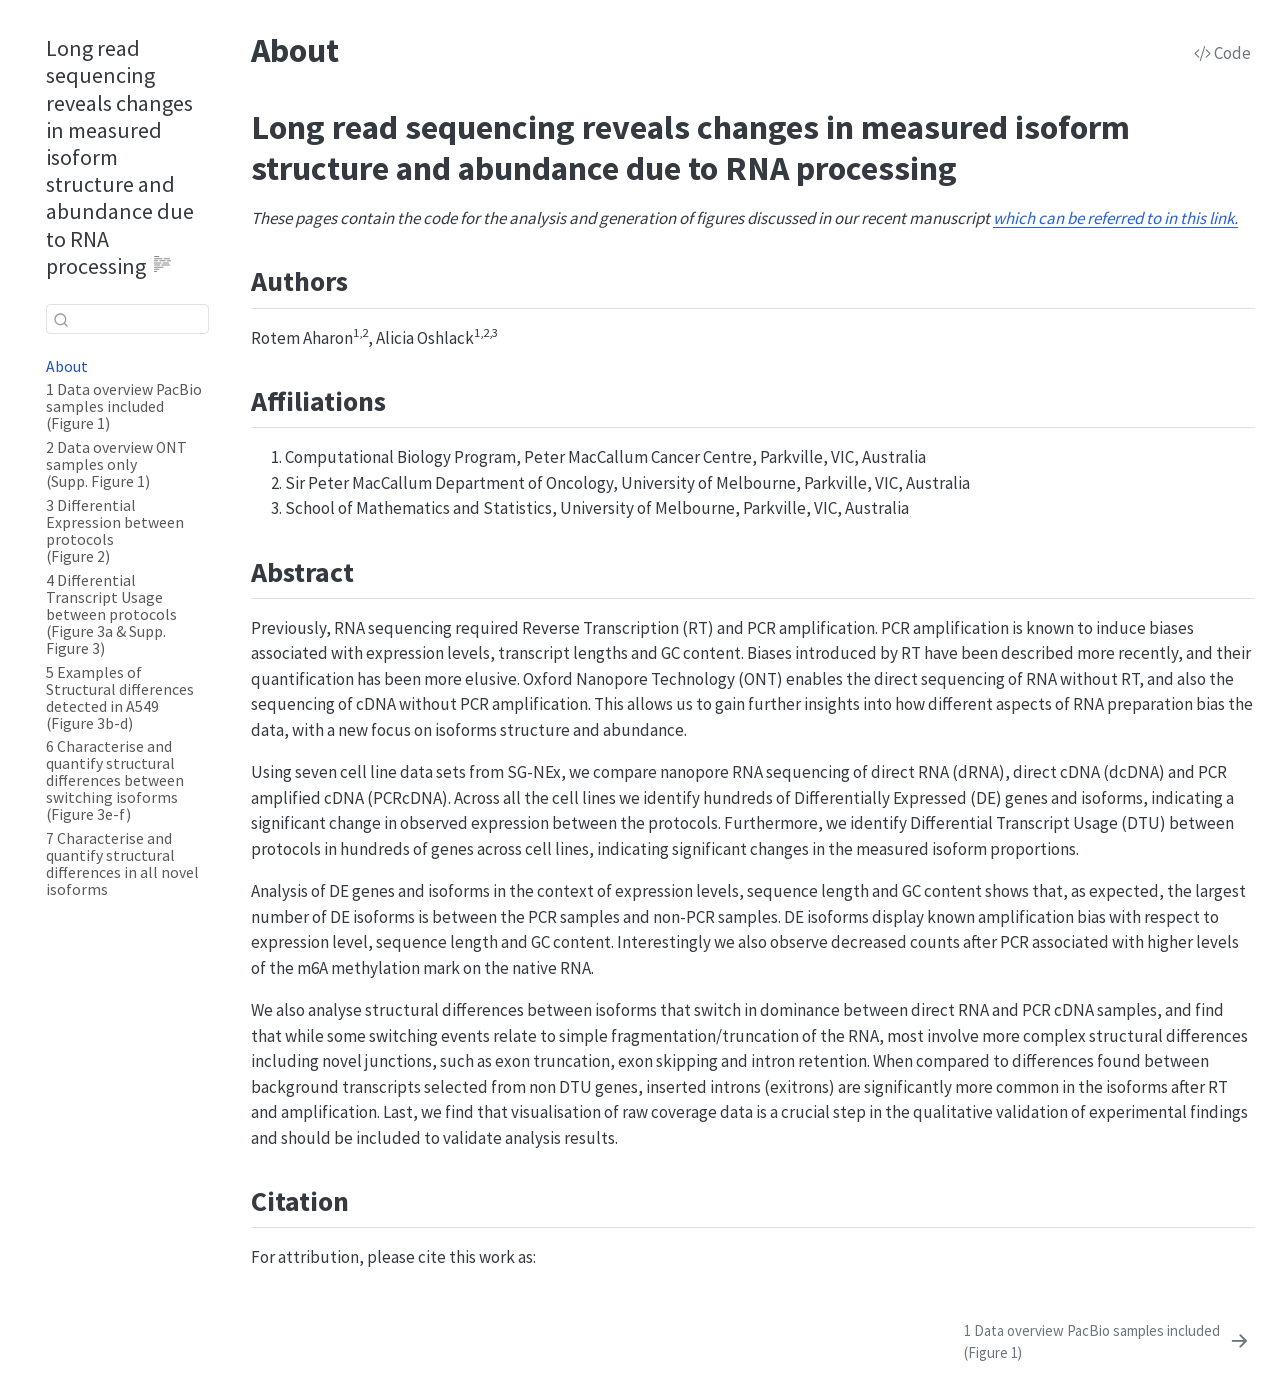
==== commit 9148afd2: "add pages with embedded plots" ====
--- a/docs/abstract.html
+++ b/docs/abstract.html
@@ -4820,13 +4820,13 @@
         <li class="sidebar-item">
   <div class="sidebar-item-container"> 
   <a href="./examples_A549_switching_and_novel.html" class="sidebar-item-text sidebar-link">
- <span class="menu-text">5 Examples of Structural differences detected in A549 <br> (Figure 3b-d)</span></a>
+ <span class="menu-text">5 Examples of Structural differences detected in A549 (Figure 3b-d)</span></a>
   </div>
 </li>
         <li class="sidebar-item">
   <div class="sidebar-item-container"> 
   <a href="./structuralDiffs_all_main_pairs.html" class="sidebar-item-text sidebar-link">
- <span class="menu-text">6 Characterise and quantify structural differences in isoform switching <br> (Figure 3e-f)</span></a>
+ <span class="menu-text">6 Characterise and quantify structural differences between switching isoforms (Figure 3e-f)</span></a>
   </div>
 </li>
         <li class="sidebar-item">
@@ -4838,7 +4838,7 @@
         <li class="sidebar-item">
   <div class="sidebar-item-container"> 
   <a href="./switching_and_novel_exampls_Hct116.html" class="sidebar-item-text sidebar-link">
- <span class="menu-text">Examples of dominant switching and novel isoform comparisons in A549</span></a>
+ <span class="menu-text">8 Examples of dominant switching and novel isoform comparisons in Hct116</span></a>
   </div>
 </li>
         <li class="sidebar-item">
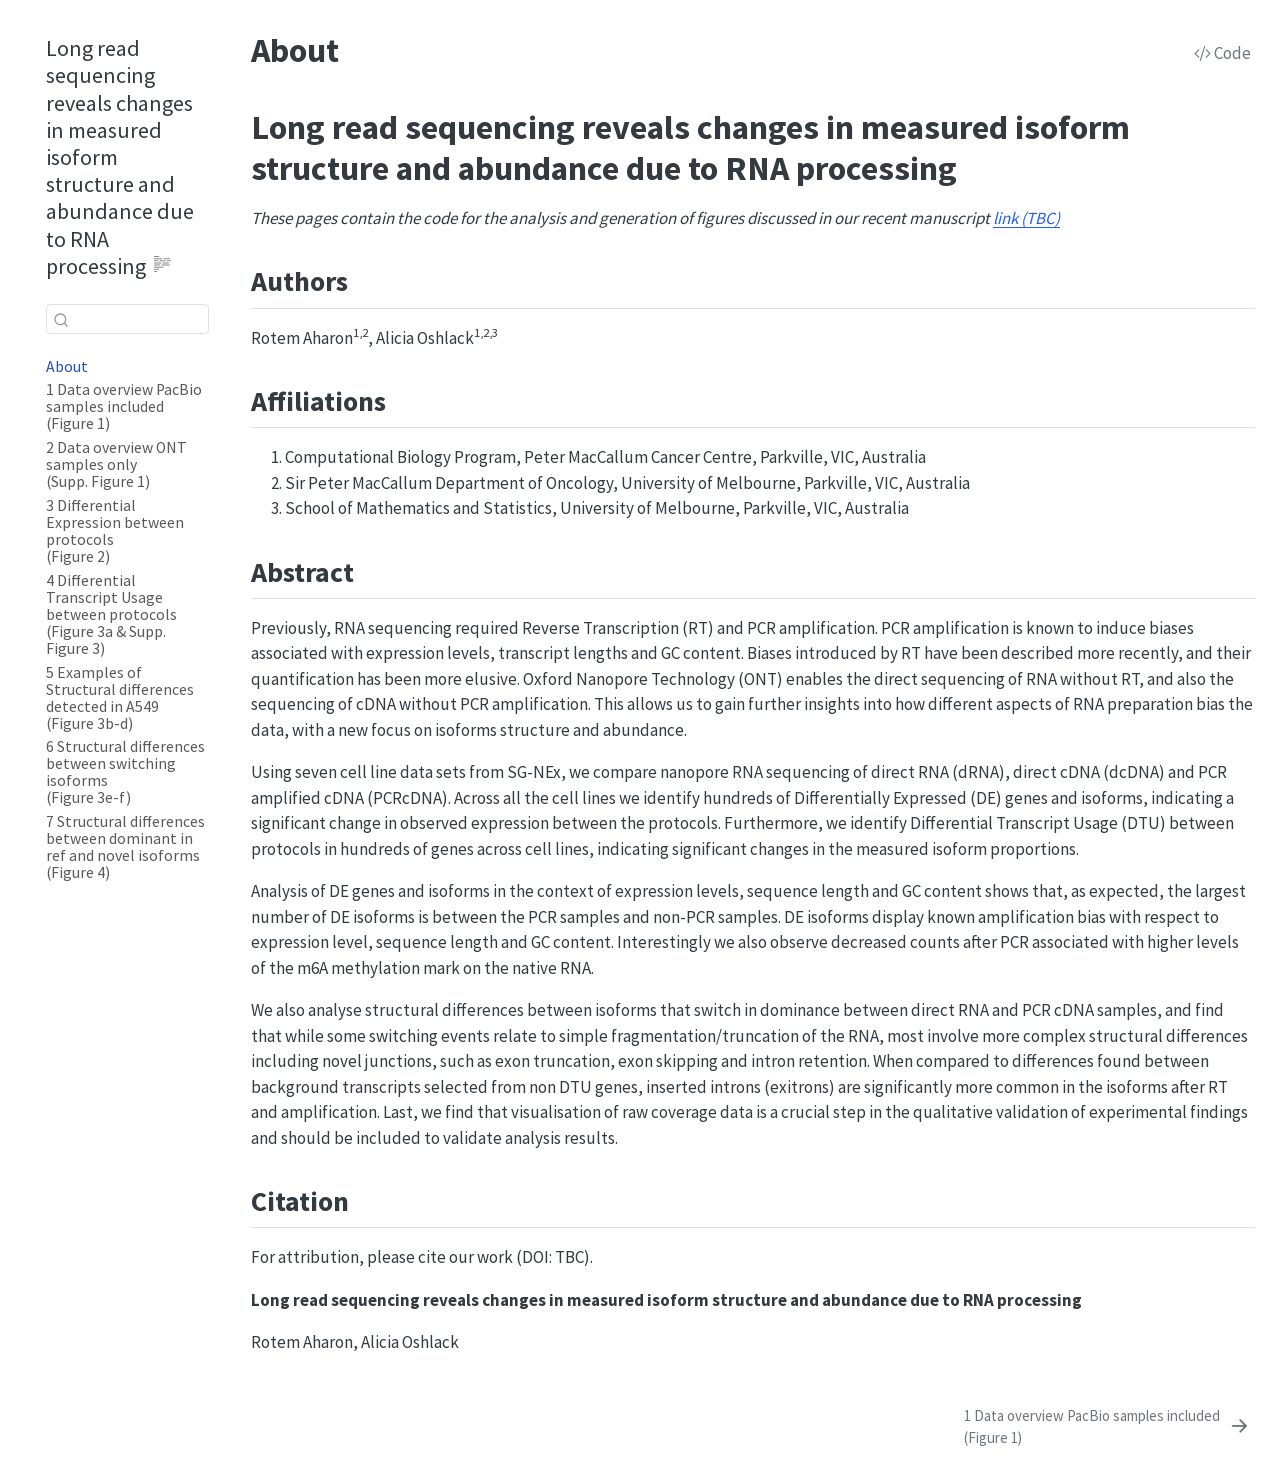
==== commit 2cb01616: "update analysis pages" ====
--- a/docs/abstract.html
+++ b/docs/abstract.html
@@ -4819,32 +4819,20 @@
 </li>
         <li class="sidebar-item">
   <div class="sidebar-item-container"> 
-  <a href="./examples_A549_switching_and_novel.html" class="sidebar-item-text sidebar-link">
+  <a href="./examples_from_A549_switching_and_novel.html" class="sidebar-item-text sidebar-link">
  <span class="menu-text">5 Examples of Structural differences detected in A549 (Figure 3b-d)</span></a>
   </div>
 </li>
         <li class="sidebar-item">
   <div class="sidebar-item-container"> 
-  <a href="./structuralDiffs_all_main_pairs.html" class="sidebar-item-text sidebar-link">
- <span class="menu-text">6 Characterise and quantify structural differences between switching isoforms (Figure 3e-f)</span></a>
+  <a href="./structuralDiffs_all_dominant_switching_pairs.html" class="sidebar-item-text sidebar-link">
+ <span class="menu-text">6 Structural differences between switching isoforms <br> (Figure 3e-f)</span></a>
   </div>
 </li>
         <li class="sidebar-item">
   <div class="sidebar-item-container"> 
   <a href="./structuralDiffs_analyse_all_novel_pairs.html" class="sidebar-item-text sidebar-link">
- <span class="menu-text">7 Characterise and quantify structural differences in all novel isoforms <br> (Figure 4)</span></a>
-  </div>
-</li>
-        <li class="sidebar-item">
-  <div class="sidebar-item-container"> 
-  <a href="./switching_and_novel_exampls_Hct116.html" class="sidebar-item-text sidebar-link">
- <span class="menu-text">8 Examples of dominant switching and novel isoform comparisons in Hct116</span></a>
-  </div>
-</li>
-        <li class="sidebar-item">
-  <div class="sidebar-item-container"> 
-  <a href="./Testanalyse_all_main_pairs_final.html" class="sidebar-item-text sidebar-link">
- <span class="menu-text">Characterise and quantify structural differences between dominant isoform in ref and novel isoform in test, on DTU genes</span></a>
+ <span class="menu-text">7 Structural differences between dominant in ref and novel isoforms <br> (Figure 4)</span></a>
   </div>
 </li>
     </ul>
@@ -4879,7 +4867,7 @@
 
 <section id="long-read-sequencing-reveals-changes-in-measured-isoform-structure-and-abundance-due-to-rna-processing" class="level1 unlisted">
 <h1 class="unlisted">Long read sequencing reveals changes in measured isoform structure and abundance due to RNA processing</h1>
-<p><em>These pages contain the code for the analysis and generation of figures discussed in our recent manuscript <a href="https://docs.google.com/document/d/16eI1uMaECIc1KMZEll0TYrjy6GnyUv7v6HiJQy0dIao/edit?tab=t.0">which can be referred to in this link.</a></em></p>
+<p><em>These pages contain the code for the analysis and generation of figures discussed in our recent manuscript <a href="https://docs.google.com/document/d/16eI1uMaECIc1KMZEll0TYrjy6GnyUv7v6HiJQy0dIao/edit?tab=t.0">link (TBC)</a></em></p>
 <section id="authors" class="level2">
 <h2 class="anchored" data-anchor-id="authors">Authors</h2>
 <p>Rotem Aharon<sup>1,2</sup>, Alicia Oshlack<sup>1,2,3</sup></p>
@@ -4901,7 +4889,9 @@
 </section>
 <section id="citation" class="level2">
 <h2 class="anchored" data-anchor-id="citation">Citation</h2>
-<p>For attribution, please cite this work as:</p>
+<p>For attribution, please cite our work (DOI: TBC).</p>
+<p><strong>Long read sequencing reveals changes in measured isoform structure and abundance due to RNA processing</strong></p>
+<p>Rotem Aharon, Alicia Oshlack</p>
 <!-- 
 ##  Reproducibility
 ### Reproducible Quarto Project with Anaconda and renv
@@ -5453,7 +5443,7 @@
 <span id="cb1-19"><a href="#cb1-19" aria-hidden="true" tabindex="-1"></a></span>
 <span id="cb1-20"><a href="#cb1-20" aria-hidden="true" tabindex="-1"></a><span class="fu"># Long read sequencing reveals changes in measured isoform structure and abundance due to RNA processing {.unlisted}</span></span>
 <span id="cb1-21"><a href="#cb1-21" aria-hidden="true" tabindex="-1"></a></span>
-<span id="cb1-22"><a href="#cb1-22" aria-hidden="true" tabindex="-1"></a>*These pages contain the code for the analysis and generation of figures discussed in our recent manuscript [which can be referred to in this link.](https://docs.google.com/document/d/16eI1uMaECIc1KMZEll0TYrjy6GnyUv7v6HiJQy0dIao/edit?tab=t.0)*</span>
+<span id="cb1-22"><a href="#cb1-22" aria-hidden="true" tabindex="-1"></a>*These pages contain the code for the analysis and generation of figures discussed in our recent manuscript [link (TBC)](https://docs.google.com/document/d/16eI1uMaECIc1KMZEll0TYrjy6GnyUv7v6HiJQy0dIao/edit?tab=t.0)*</span>
 <span id="cb1-23"><a href="#cb1-23" aria-hidden="true" tabindex="-1"></a></span>
 <span id="cb1-24"><a href="#cb1-24" aria-hidden="true" tabindex="-1"></a><span class="fu">## Authors</span></span>
 <span id="cb1-25"><a href="#cb1-25" aria-hidden="true" tabindex="-1"></a></span>
@@ -5476,53 +5466,59 @@
 <span id="cb1-42"><a href="#cb1-42" aria-hidden="true" tabindex="-1"></a></span>
 <span id="cb1-43"><a href="#cb1-43" aria-hidden="true" tabindex="-1"></a></span>
 <span id="cb1-44"><a href="#cb1-44" aria-hidden="true" tabindex="-1"></a><span class="fu">## Citation</span></span>
-<span id="cb1-45"><a href="#cb1-45" aria-hidden="true" tabindex="-1"></a>For attribution, please cite this work as:</span>
+<span id="cb1-45"><a href="#cb1-45" aria-hidden="true" tabindex="-1"></a>For attribution, please cite our work (DOI: TBC).</span>
 <span id="cb1-46"><a href="#cb1-46" aria-hidden="true" tabindex="-1"></a></span>
-<span id="cb1-47"><a href="#cb1-47" aria-hidden="true" tabindex="-1"></a><span class="co">&lt;!-- </span></span>
-<span id="cb1-48"><a href="#cb1-48" aria-hidden="true" tabindex="-1"></a><span class="co">##  Reproducibility</span></span>
-<span id="cb1-49"><a href="#cb1-49" aria-hidden="true" tabindex="-1"></a><span class="al">###</span><span class="co"> Reproducible Quarto Project with Anaconda and renv</span></span>
-<span id="cb1-50"><a href="#cb1-50" aria-hidden="true" tabindex="-1"></a><span class="co">These pages contain the code for the analysis and the generation of figures presented and discussed in [ref our paper]. If you intend to re-run this analysis yourself, please note the comments below.</span></span>
+<span id="cb1-47"><a href="#cb1-47" aria-hidden="true" tabindex="-1"></a>**Long read sequencing reveals changes in measured isoform structure and abundance due to RNA processing**</span>
+<span id="cb1-48"><a href="#cb1-48" aria-hidden="true" tabindex="-1"></a></span>
+<span id="cb1-49"><a href="#cb1-49" aria-hidden="true" tabindex="-1"></a>Rotem Aharon, Alicia Oshlack</span>
+<span id="cb1-50"><a href="#cb1-50" aria-hidden="true" tabindex="-1"></a></span>
 <span id="cb1-51"><a href="#cb1-51" aria-hidden="true" tabindex="-1"></a></span>
-<span id="cb1-52"><a href="#cb1-52" aria-hidden="true" tabindex="-1"></a><span class="co">- Raw data files or analysis output files are not included in this repository in order to reduce storage requirements.   </span></span>
-<span id="cb1-53"><a href="#cb1-53" aria-hidden="true" tabindex="-1"></a><span class="co">- In order to re-run these pages raw data should be downloaded and raw_data_path should be input correctly.</span></span>
-<span id="cb1-54"><a href="#cb1-54" aria-hidden="true" tabindex="-1"></a></span>
-<span id="cb1-55"><a href="#cb1-55" aria-hidden="true" tabindex="-1"></a><span class="al">###</span><span class="co"> Additional software</span></span>
-<span id="cb1-56"><a href="#cb1-56" aria-hidden="true" tabindex="-1"></a></span>
-<span id="cb1-57"><a href="#cb1-57" aria-hidden="true" tabindex="-1"></a><span class="co">This analysis further utilises the following: **bedtools**, **m6Anet**, **gffCompare**, **SQANTI3**. </span></span>
-<span id="cb1-58"><a href="#cb1-58" aria-hidden="true" tabindex="-1"></a><span class="co">You will need to have these installed. </span></span>
-<span id="cb1-59"><a href="#cb1-59" aria-hidden="true" tabindex="-1"></a></span>
-<span id="cb1-60"><a href="#cb1-60" aria-hidden="true" tabindex="-1"></a><span class="al">###</span><span class="co"> Environment Setup Instructions</span></span>
-<span id="cb1-61"><a href="#cb1-61" aria-hidden="true" tabindex="-1"></a><span class="co">For the analysis to run, the environment needs to be set up correctly. Setup instructions are included below, this project uses:</span></span>
+<span id="cb1-52"><a href="#cb1-52" aria-hidden="true" tabindex="-1"></a></span>
+<span id="cb1-53"><a href="#cb1-53" aria-hidden="true" tabindex="-1"></a><span class="co">&lt;!-- </span></span>
+<span id="cb1-54"><a href="#cb1-54" aria-hidden="true" tabindex="-1"></a><span class="co">##  Reproducibility</span></span>
+<span id="cb1-55"><a href="#cb1-55" aria-hidden="true" tabindex="-1"></a><span class="al">###</span><span class="co"> Reproducible Quarto Project with Anaconda and renv</span></span>
+<span id="cb1-56"><a href="#cb1-56" aria-hidden="true" tabindex="-1"></a><span class="co">These pages contain the code for the analysis and the generation of figures presented and discussed in [ref our paper]. If you intend to re-run this analysis yourself, please note the comments below.</span></span>
+<span id="cb1-57"><a href="#cb1-57" aria-hidden="true" tabindex="-1"></a></span>
+<span id="cb1-58"><a href="#cb1-58" aria-hidden="true" tabindex="-1"></a><span class="co">- Raw data files or analysis output files are not included in this repository in order to reduce storage requirements.   </span></span>
+<span id="cb1-59"><a href="#cb1-59" aria-hidden="true" tabindex="-1"></a><span class="co">- In order to re-run these pages raw data should be downloaded and raw_data_path should be input correctly.</span></span>
+<span id="cb1-60"><a href="#cb1-60" aria-hidden="true" tabindex="-1"></a></span>
+<span id="cb1-61"><a href="#cb1-61" aria-hidden="true" tabindex="-1"></a><span class="al">###</span><span class="co"> Additional software</span></span>
 <span id="cb1-62"><a href="#cb1-62" aria-hidden="true" tabindex="-1"></a></span>
-<span id="cb1-63"><a href="#cb1-63" aria-hidden="true" tabindex="-1"></a><span class="co">- **Anaconda**: For Python dependency management</span></span>
-<span id="cb1-64"><a href="#cb1-64" aria-hidden="true" tabindex="-1"></a><span class="co">- **renv**: For R dependency management</span></span>
-<span id="cb1-65"><a href="#cb1-65" aria-hidden="true" tabindex="-1"></a><span class="co">- **Quarto**: For unified document creation with both languages</span></span>
-<span id="cb1-66"><a href="#cb1-66" aria-hidden="true" tabindex="-1"></a></span>
-<span id="cb1-67"><a href="#cb1-67" aria-hidden="true" tabindex="-1"></a><span class="co">1. **Clone this repository**:</span></span>
-<span id="cb1-68"><a href="#cb1-68" aria-hidden="true" tabindex="-1"></a><span class="co">```bash</span></span>
-<span id="cb1-69"><a href="#cb1-69" aria-hidden="true" tabindex="-1"></a><span class="co">git clone [repo-url]</span></span>
-<span id="cb1-70"><a href="#cb1-70" aria-hidden="true" tabindex="-1"></a><span class="co">cd [repo-directory]</span></span>
-<span id="cb1-71"><a href="#cb1-71" aria-hidden="true" tabindex="-1"></a><span class="co">```</span></span>
+<span id="cb1-63"><a href="#cb1-63" aria-hidden="true" tabindex="-1"></a><span class="co">This analysis further utilises the following: **bedtools**, **m6Anet**, **gffCompare**, **SQANTI3**. </span></span>
+<span id="cb1-64"><a href="#cb1-64" aria-hidden="true" tabindex="-1"></a><span class="co">You will need to have these installed. </span></span>
+<span id="cb1-65"><a href="#cb1-65" aria-hidden="true" tabindex="-1"></a></span>
+<span id="cb1-66"><a href="#cb1-66" aria-hidden="true" tabindex="-1"></a><span class="al">###</span><span class="co"> Environment Setup Instructions</span></span>
+<span id="cb1-67"><a href="#cb1-67" aria-hidden="true" tabindex="-1"></a><span class="co">For the analysis to run, the environment needs to be set up correctly. Setup instructions are included below, this project uses:</span></span>
+<span id="cb1-68"><a href="#cb1-68" aria-hidden="true" tabindex="-1"></a></span>
+<span id="cb1-69"><a href="#cb1-69" aria-hidden="true" tabindex="-1"></a><span class="co">- **Anaconda**: For Python dependency management</span></span>
+<span id="cb1-70"><a href="#cb1-70" aria-hidden="true" tabindex="-1"></a><span class="co">- **renv**: For R dependency management</span></span>
+<span id="cb1-71"><a href="#cb1-71" aria-hidden="true" tabindex="-1"></a><span class="co">- **Quarto**: For unified document creation with both languages</span></span>
 <span id="cb1-72"><a href="#cb1-72" aria-hidden="true" tabindex="-1"></a></span>
-<span id="cb1-73"><a href="#cb1-73" aria-hidden="true" tabindex="-1"></a><span class="co">2. **Set up Conda environment**</span></span>
+<span id="cb1-73"><a href="#cb1-73" aria-hidden="true" tabindex="-1"></a><span class="co">1. **Clone this repository**:</span></span>
 <span id="cb1-74"><a href="#cb1-74" aria-hidden="true" tabindex="-1"></a><span class="co">```bash</span></span>
-<span id="cb1-75"><a href="#cb1-75" aria-hidden="true" tabindex="-1"></a><span class="co"> conda env create -f environment.yml</span></span>
-<span id="cb1-76"><a href="#cb1-76" aria-hidden="true" tabindex="-1"></a><span class="co"> conda activate quarto-project</span></span>
+<span id="cb1-75"><a href="#cb1-75" aria-hidden="true" tabindex="-1"></a><span class="co">git clone [repo-url]</span></span>
+<span id="cb1-76"><a href="#cb1-76" aria-hidden="true" tabindex="-1"></a><span class="co">cd [repo-directory]</span></span>
 <span id="cb1-77"><a href="#cb1-77" aria-hidden="true" tabindex="-1"></a><span class="co">```</span></span>
 <span id="cb1-78"><a href="#cb1-78" aria-hidden="true" tabindex="-1"></a></span>
-<span id="cb1-79"><a href="#cb1-79" aria-hidden="true" tabindex="-1"></a><span class="co">3. **Set up  R environment with renv**</span></span>
-<span id="cb1-80"><a href="#cb1-80" aria-hidden="true" tabindex="-1"></a><span class="co">```r</span></span>
-<span id="cb1-81"><a href="#cb1-81" aria-hidden="true" tabindex="-1"></a><span class="co"># Launch R in the project directory</span></span>
-<span id="cb1-82"><a href="#cb1-82" aria-hidden="true" tabindex="-1"></a><span class="co">renv::restore()</span></span>
+<span id="cb1-79"><a href="#cb1-79" aria-hidden="true" tabindex="-1"></a><span class="co">2. **Set up Conda environment**</span></span>
+<span id="cb1-80"><a href="#cb1-80" aria-hidden="true" tabindex="-1"></a><span class="co">```bash</span></span>
+<span id="cb1-81"><a href="#cb1-81" aria-hidden="true" tabindex="-1"></a><span class="co"> conda env create -f environment.yml</span></span>
+<span id="cb1-82"><a href="#cb1-82" aria-hidden="true" tabindex="-1"></a><span class="co"> conda activate quarto-project</span></span>
 <span id="cb1-83"><a href="#cb1-83" aria-hidden="true" tabindex="-1"></a><span class="co">```</span></span>
-<span id="cb1-84"><a href="#cb1-84" aria-hidden="true" tabindex="-1"></a><span class="co">(or launch R with &#39; R -e &quot;renv::restore()&quot; &#39;)</span></span>
-<span id="cb1-85"><a href="#cb1-85" aria-hidden="true" tabindex="-1"></a><span class="co">4. **Render the Quarto document**</span></span>
-<span id="cb1-86"><a href="#cb1-86" aria-hidden="true" tabindex="-1"></a><span class="co">Run this from the project&#39;s root directory where _quarto.yml is located.</span></span>
-<span id="cb1-87"><a href="#cb1-87" aria-hidden="true" tabindex="-1"></a></span>
-<span id="cb1-88"><a href="#cb1-88" aria-hidden="true" tabindex="-1"></a><span class="co">```bash</span></span>
-<span id="cb1-89"><a href="#cb1-89" aria-hidden="true" tabindex="-1"></a><span class="co">quarto render</span></span>
-<span id="cb1-90"><a href="#cb1-90" aria-hidden="true" tabindex="-1"></a><span class="co">```</span></span>
-<span id="cb1-91"><a href="#cb1-91" aria-hidden="true" tabindex="-1"></a><span class="co"> --&gt;</span></span></code><button title="Copy to Clipboard" class="code-copy-button" data-in-quarto-modal><i class="bi"></i></button></pre></div>
+<span id="cb1-84"><a href="#cb1-84" aria-hidden="true" tabindex="-1"></a></span>
+<span id="cb1-85"><a href="#cb1-85" aria-hidden="true" tabindex="-1"></a><span class="co">3. **Set up  R environment with renv**</span></span>
+<span id="cb1-86"><a href="#cb1-86" aria-hidden="true" tabindex="-1"></a><span class="co">```r</span></span>
+<span id="cb1-87"><a href="#cb1-87" aria-hidden="true" tabindex="-1"></a><span class="co"># Launch R in the project directory</span></span>
+<span id="cb1-88"><a href="#cb1-88" aria-hidden="true" tabindex="-1"></a><span class="co">renv::restore()</span></span>
+<span id="cb1-89"><a href="#cb1-89" aria-hidden="true" tabindex="-1"></a><span class="co">```</span></span>
+<span id="cb1-90"><a href="#cb1-90" aria-hidden="true" tabindex="-1"></a><span class="co">(or launch R with &#39; R -e &quot;renv::restore()&quot; &#39;)</span></span>
+<span id="cb1-91"><a href="#cb1-91" aria-hidden="true" tabindex="-1"></a><span class="co">4. **Render the Quarto document**</span></span>
+<span id="cb1-92"><a href="#cb1-92" aria-hidden="true" tabindex="-1"></a><span class="co">Run this from the project&#39;s root directory where _quarto.yml is located.</span></span>
+<span id="cb1-93"><a href="#cb1-93" aria-hidden="true" tabindex="-1"></a></span>
+<span id="cb1-94"><a href="#cb1-94" aria-hidden="true" tabindex="-1"></a><span class="co">```bash</span></span>
+<span id="cb1-95"><a href="#cb1-95" aria-hidden="true" tabindex="-1"></a><span class="co">quarto render</span></span>
+<span id="cb1-96"><a href="#cb1-96" aria-hidden="true" tabindex="-1"></a><span class="co">```</span></span>
+<span id="cb1-97"><a href="#cb1-97" aria-hidden="true" tabindex="-1"></a><span class="co"> --&gt;</span></span></code><button title="Copy to Clipboard" class="code-copy-button" data-in-quarto-modal><i class="bi"></i></button></pre></div>
 </div></div></div></div></div>
 </div> <!-- /content -->
 
